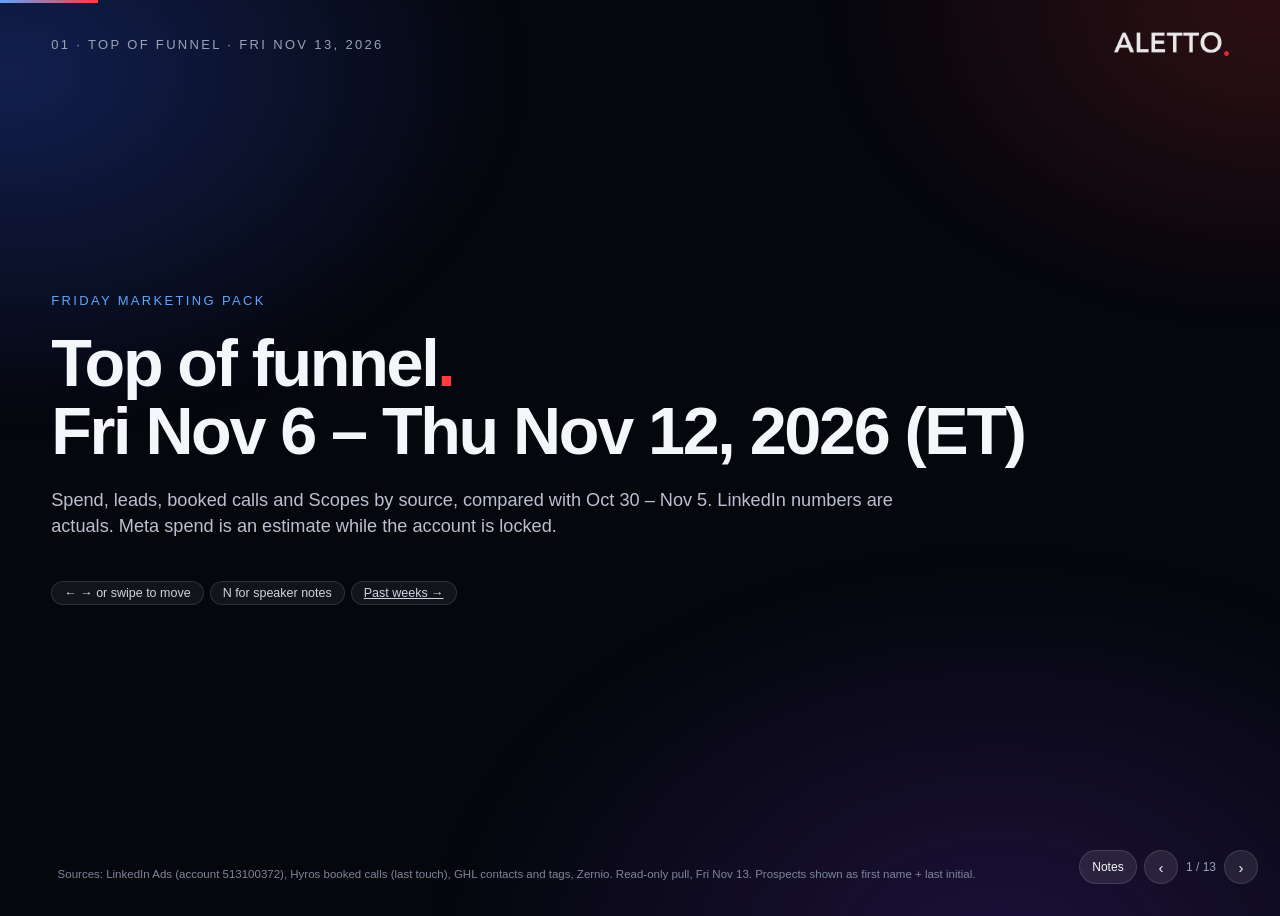
==== index.html @ bb5e085d "TOF weekly deck: week Nov 6–12, 2026 (built Fri Nov 13)" ====
<!DOCTYPE html><html lang="en"><head><meta charset="utf-8"><meta name="viewport" content="width=device-width,initial-scale=1,viewport-fit=cover">
<title>Aletto · Top of funnel · Fri Nov 6 – Thu Nov 12, 2026 (ET)</title><meta name="robots" content="noindex"><link rel="icon" href="[data-uri]">
<style>
:root{--bg:#05070d;--glass:rgba(255,255,255,.055);--glass2:rgba(255,255,255,.09);--line:rgba(255,255,255,.12);--tx:#f5f6fa;--mut:#9aa3b5;--red:#ff3b3b;--grn:#34d399;--amb:#fbbf24;--blu:#60a5fa;--vio:#a78bfa}
*{box-sizing:border-box;margin:0;padding:0}
html,body{height:100%;background:var(--bg);color:var(--tx);font-family:-apple-system,BlinkMacSystemFont,"SF Pro Display","Inter","Helvetica Neue",Arial,sans-serif;-webkit-font-smoothing:antialiased;overflow:hidden}
body:before{content:"";position:fixed;inset:-20%;background:radial-gradient(40% 40% at 15% 20%,rgba(56,94,255,.28),transparent 70%),radial-gradient(35% 35% at 85% 15%,rgba(255,59,59,.16),transparent 70%),radial-gradient(45% 45% at 70% 90%,rgba(124,58,237,.20),transparent 70%);filter:blur(20px);z-index:0}
.deck{position:relative;z-index:1;height:100vh;width:100vw}
.slide{position:absolute;inset:0;padding:4.2vh 4.5vw 7vh;display:flex;flex-direction:column;opacity:0;pointer-events:none;transform:translateY(18px) scale(.995);transition:opacity .55s ease,transform .55s ease}
.slide.active{opacity:1;pointer-events:auto;transform:none}
.top{display:flex;align-items:center;justify-content:space-between;margin-bottom:2.2vh}
.top img{height:22px;opacity:.9}
.kicker{font-size:12px;letter-spacing:.18em;text-transform:uppercase;color:var(--mut)}
h1{font-size:clamp(34px,5.2vw,76px);font-weight:700;letter-spacing:-.035em;line-height:1.02}
h2{font-size:clamp(24px,2.7vw,40px);font-weight:700;letter-spacing:-.025em;margin-bottom:.6vh}
.sub{color:var(--mut);font-size:clamp(13px,1.15vw,17px);margin-bottom:2vh;max-width:1100px;line-height:1.45}
.glass{background:var(--glass);border:1px solid var(--line);border-radius:22px;backdrop-filter:blur(24px) saturate(140%);-webkit-backdrop-filter:blur(24px) saturate(140%);box-shadow:0 10px 40px rgba(0,0,0,.35),inset 0 1px 0 rgba(255,255,255,.08)}
.grid{display:grid;gap:16px}
.g2{grid-template-columns:1fr 1fr}.g3{grid-template-columns:repeat(3,1fr)}.g4{grid-template-columns:repeat(4,1fr)}.g5{grid-template-columns:repeat(5,1fr)}
.card{padding:18px 20px}
.kpi .v{font-size:clamp(26px,2.8vw,44px);font-weight:700;letter-spacing:-.03em}
.kpi .l{color:var(--mut);font-size:13px;margin-top:4px;line-height:1.35}
.kpi .d{font-size:12px;margin-top:8px;color:var(--grn)}
.tag{display:inline-block;font-size:10.5px;padding:2px 8px;border-radius:99px;border:1px solid var(--line);color:var(--mut);margin-left:6px;vertical-align:middle;letter-spacing:.03em}
.est{color:var(--amb);border-color:rgba(251,191,36,.4)}
.pend{color:var(--vio);border-color:rgba(167,139,250,.45)}
.src{position:absolute;left:4.5vw;right:150px;bottom:2.2vh;font-size:10.5px;color:#6f788b;line-height:1.4}
.nav{position:fixed;right:22px;bottom:16px;z-index:5;display:flex;gap:8px;align-items:center;font-size:12px;color:var(--mut)}
.nav button{background:var(--glass2);border:1px solid var(--line);color:var(--tx);width:34px;height:34px;border-radius:50%;cursor:pointer;font-size:15px}
.prog{position:fixed;left:0;top:0;height:3px;background:linear-gradient(90deg,var(--blu),var(--red));z-index:6;transition:width .4s}
table{width:100%;border-collapse:collapse;font-size:clamp(10.5px,.82vw,13px)}
th,td{padding:6px 5px;text-align:right;border-bottom:1px solid rgba(255,255,255,.07);white-space:nowrap}
th:first-child,td:first-child{text-align:left}
th{color:var(--mut);font-weight:600;font-size:10px;white-space:normal;vertical-align:bottom;text-transform:uppercase;letter-spacing:.06em}
td.nd{color:#5d6576;font-style:italic}
tr.sel td{background:rgba(96,165,250,.10)}
.pill{display:inline-flex;gap:6px;flex-wrap:wrap}
.pill button{background:var(--glass);border:1px solid var(--line);color:var(--mut);padding:6px 13px;border-radius:99px;cursor:pointer;font-size:12.5px}
.pill button.on{background:#fff;color:#000;border-color:#fff}
.chartbox{position:relative;height:100%;min-height:0}
.funnel{display:flex;flex-direction:column;gap:9px}
.fstep{display:flex;align-items:center;gap:14px}
.fbar{height:46px;border-radius:12px;display:flex;align-items:center;padding:0 16px;font-weight:600;background:linear-gradient(90deg,rgba(96,165,250,.55),rgba(167,139,250,.45));border:1px solid var(--line);transition:width 1.2s cubic-bezier(.2,.8,.2,1);width:0;white-space:nowrap}
.fconv{color:var(--mut);font-size:13px;min-width:120px}
.tl{display:flex;flex-direction:column;gap:6px;overflow:auto;padding-right:6px;max-height:68vh}
.row{padding:7px 14px;border-radius:14px;cursor:pointer;transition:background .2s}
.row:hover{background:var(--glass2)}
.row .h{display:flex;gap:12px;align-items:center}
.row .n{font-weight:700;color:var(--mut);min-width:30px}
.row .dt{font-size:12px;color:var(--mut);min-width:84px}
.row .t{font-weight:600;flex:1}
.row .b{display:none;margin-top:10px;font-size:13px;color:#cfd5e2;line-height:1.5}
.row.open .b{display:grid;grid-template-columns:1fr 1fr 1fr;gap:14px}
.row .b div span{display:block;color:var(--mut);font-size:11px;text-transform:uppercase;letter-spacing:.07em;margin-bottom:3px}
.chev{transition:transform .2s;color:var(--mut)}.row.open .chev{transform:rotate(90deg)}
.flag{padding:14px 16px;border-left:3px solid}
.flag.r{border-left-color:var(--red)}.flag.a{border-left-color:var(--amb)}.flag.g{border-left-color:var(--grn)}
.flag b{display:block;margin-bottom:3px;font-size:14px}.flag p{font-size:12.5px;color:#c3c9d6;line-height:1.45}
ul.clean{list-style:none}ul.clean li{padding:7px 0;border-bottom:1px solid rgba(255,255,255,.06);font-size:13.5px;line-height:1.45;color:#d8dde7}
ul.clean li b{color:#fff}
.big{font-size:clamp(48px,7vw,104px);font-weight:800;letter-spacing:-.05em;line-height:1}
.dot{color:var(--red)}
.score{width:150px;height:150px;border-radius:50%;display:grid;place-items:center;background:conic-gradient(var(--grn) calc(var(--p)*1%),rgba(255,255,255,.08) 0);position:relative}
.score:after{content:"";position:absolute;inset:12px;border-radius:50%;background:#0b0f19}
.score span{position:relative;z-index:1;font-size:40px;font-weight:800}
.hint{font-size:11.5px;color:var(--mut)}
body.static *{transition:none!important;animation:none!important}
@media print{.slide{position:relative;opacity:1;page-break-after:always;height:100vh}}
/* presenter overrides: bigger type for a shared screen */
html,body{font-family:"Inter",-apple-system,BlinkMacSystemFont,"SF Pro Display","Helvetica Neue",Arial,sans-serif}
.slide{padding:3.6vh 4vw 7.4vh}
.top{margin-bottom:1.6vh}
.top img{height:24px}
.kicker{font-size:13px}
h2{font-size:clamp(28px,3.05vw,46px);line-height:1.1;margin-bottom:1vh;max-width:1500px}
.sub{font-size:clamp(16px,1.42vw,21px);color:#b9c0cf;margin-bottom:2.2vh;max-width:1400px}
.kpi .v{font-size:clamp(34px,3.6vw,58px)}
.kpi .l{font-size:clamp(14px,1.18vw,17px);color:#b9c0cf;line-height:1.35}
.src{font-size:11.5px;color:#7d869a;bottom:2vh}
.card{padding:18px 22px}
.lbl{font-size:12px;letter-spacing:.14em;text-transform:uppercase;color:var(--mut);margin-bottom:8px}
.c-g{color:var(--grn)}.c-r{color:#ff6b6b}.c-a{color:var(--amb)}.c-b{color:var(--blu)}.c-v{color:var(--vio)}.c-w{color:#fff}
.ico{display:inline-grid;place-items:center;width:30px;height:30px;border-radius:50%;font-size:15px;font-weight:800;margin-right:10px;vertical-align:middle;flex:none}
.ico.g{background:rgba(52,211,153,.18);color:var(--grn)}.ico.r{background:rgba(255,90,90,.18);color:#ff6b6b}.ico.a{background:rgba(251,191,36,.18);color:var(--amb)}.ico.b{background:rgba(96,165,250,.18);color:var(--blu)}
.gap{display:inline-block;font-size:12px;padding:3px 10px;border-radius:99px;border:1px solid rgba(251,191,36,.45);color:var(--amb);margin-top:8px}
.pill button{font-size:14px;padding:7px 15px}
.rk{display:flex;flex-direction:column;gap:10px}
.mbar{height:12px;border-radius:99px;background:rgba(255,255,255,.08);position:relative;overflow:visible}
.mbar i{position:absolute;left:0;top:0;bottom:0;border-radius:99px;width:0;transition:width 1.1s cubic-bezier(.2,.8,.2,1)}
.mbar b.t{position:absolute;top:-5px;bottom:-5px;width:2px;background:#fff;opacity:.7}
.mrow{display:flex;justify-content:space-between;font-size:15px;color:#cfd5e2;margin-bottom:5px}
.mrow b{color:#fff;font-size:16px}
.fl{display:flex;flex-direction:column;gap:20px}
.fs{display:flex;align-items:center;gap:16px}
.fs .fb{height:72px;border-radius:14px;display:flex;align-items:center;padding:0 20px;font-weight:700;font-size:26px;border:1px solid var(--line);width:0;transition:width 1.2s cubic-bezier(.2,.8,.2,1);white-space:nowrap}
.fs .fn{color:#cfd5e2;font-size:16px;min-width:230px}
.fs .fn b{display:block;color:#fff;font-size:18px}
.ring{width:190px;height:190px;border-radius:50%;display:grid;place-items:center;position:relative;background:conic-gradient(var(--amb) calc(var(--p)*1%),rgba(255,255,255,.08) 0)}
.ring:after{content:"";position:absolute;inset:16px;border-radius:50%;background:#0b0f19}
.ring span{position:relative;z-index:1;font-size:50px;font-weight:800;letter-spacing:-.03em}
.ring .tk{position:absolute;inset:0;border-radius:50%;background:conic-gradient(transparent calc(var(--t)*1% - .6%),#fff calc(var(--t)*1% - .6%),#fff calc(var(--t)*1% + .6%),transparent 0);-webkit-mask:radial-gradient(circle,transparent 60%,#000 61%);mask:radial-gradient(circle,transparent 60%,#000 61%);z-index:2}
.list{list-style:none;display:flex;flex-direction:column;gap:12px}
.list li{font-size:clamp(15px,1.3vw,19px);line-height:1.4;color:#dfe3ec;display:flex;align-items:flex-start}
.list li b{color:#fff}
.tb td,.tb th{font-size:15px;padding:9px 8px}
.tb th{font-size:11.5px}
.notes{position:fixed;left:4vw;right:4vw;bottom:62px;z-index:8;padding:18px 24px;display:none;background:rgba(12,16,28,.94);border:1px solid var(--line);border-radius:18px;box-shadow:0 20px 60px rgba(0,0,0,.6)}
.notes.on{display:block}
.notes h4{font-size:12px;letter-spacing:.16em;text-transform:uppercase;color:var(--amb);margin-bottom:8px}
.notes ul{margin-left:20px}.notes li{font-size:16px;line-height:1.5;color:#e6e9f0;margin:3px 0}
aside.sn{display:none}
.nbtn{width:auto!important;padding:0 12px;border-radius:99px!important;font-size:12px!important}
.repname{font-size:22px;font-weight:700}
.rank{display:inline-grid;place-items:center;width:34px;height:34px;border-radius:50%;background:rgba(255,255,255,.1);font-weight:800;margin-right:10px}
.rank.one{background:linear-gradient(135deg,#fbbf24,#f59e0b);color:#111}
.g4{grid-template-columns:repeat(4,minmax(0,1fr))}.g3{grid-template-columns:repeat(3,minmax(0,1fr))}.g2{grid-template-columns:repeat(2,minmax(0,1fr))}
.src{right:190px}
.ring{flex:none}
.ring .tk{position:absolute;inset:0;background:none;-webkit-mask:none;mask:none;transform:rotate(calc(var(--t)*3.6deg));z-index:3;border-radius:50%}.ring .tk:before{content:"";position:absolute;left:50%;top:-5px;width:5px;height:28px;margin-left:-2.5px;background:#fff;border-radius:3px;box-shadow:0 0 8px rgba(255,255,255,.6)}
.flag .list b,.flag .wl b{display:inline;font-size:inherit;margin:0}
.flag .wl{flex:1;justify-content:space-evenly}
.wl{list-style:none;display:flex;flex-direction:column;gap:2.2vh;margin-top:6px}
.wl li{display:flex;align-items:center;gap:18px}
.wl .n{font-size:clamp(28px,2.6vw,40px);font-weight:800;letter-spacing:-.03em;min-width:120px;text-align:right}
.wl .t{font-size:clamp(16px,1.4vw,20px);line-height:1.35;color:#dfe3ec}
.wl .t b{color:#fff}
.fx .n{font-size:clamp(40px,4vw,64px);font-weight:800;letter-spacing:-.04em;line-height:1;margin:10px 0 6px}
.lbcard .rk{gap:20px}.lbcard .mrow{font-size:16px}
/* drill-down slides */
.drill{flex:1;min-height:0;display:flex;flex-direction:column;gap:12px;margin-bottom:1.2vh}
.dtop{display:flex;align-items:center;justify-content:space-between;gap:14px;flex-wrap:wrap}
.dp button b{margin-left:4px;font-weight:800}
.dp button.on b{color:#000}
.dhint{font-size:13px;color:#7d869a}
.dwrap{flex:1;min-height:0;overflow:auto;padding:0!important;overscroll-behavior:contain}
.dwrap::-webkit-scrollbar{width:10px;height:10px}.dwrap::-webkit-scrollbar-thumb{background:rgba(255,255,255,.18);border-radius:99px}.dwrap::-webkit-scrollbar-track{background:transparent}
.dtab{width:100%;border-collapse:separate;border-spacing:0;table-layout:fixed}
.dtab th{position:sticky;top:0;z-index:2;background:rgba(16,21,34,.97);text-align:left;font-size:11.5px;letter-spacing:.12em;text-transform:uppercase;color:var(--mut);padding:12px 14px;border-bottom:1px solid var(--line);font-weight:600}
.dtab td{padding:12px 14px;border-bottom:1px solid rgba(255,255,255,.06);vertical-align:top;font-size:15.5px;line-height:1.4;color:#dfe3ec}
.dtab tr:hover td{background:rgba(255,255,255,.035)}
.dtab th:nth-child(1){width:15%}.dtab th:nth-child(2){width:8%}.dtab th:nth-child(3){width:13%}.dtab th:nth-child(4){width:21%}.dtab th:nth-child(5){width:35%}.dtab th:nth-child(6){width:8%}
.dtab td.pn{font-weight:700;color:#fff;font-size:16.5px}
.dtab td.dt{color:#cfd5e2;white-space:nowrap;font-variant-numeric:tabular-nums}
.dtab td b{color:#fff;font-weight:600}
.dtab .x{font-size:13px;color:#8f98ab;margin-top:3px;line-height:1.35}
.dtab .sl{font-size:11px;letter-spacing:.08em;text-transform:uppercase;color:var(--amb);margin-bottom:3px}
.dtab q{quotes:"“" "”";color:#f3f5f9;font-size:15.5px}
.dtab q:before{content:open-quote;color:var(--amb)}.dtab q:after{content:close-quote;color:var(--amb)}
.dtab .fl2{color:#ffb4b4;font-size:14.5px}
.dtab .nn{color:#6f788b;font-style:italic;font-size:14px}
.dtab td.lk a{display:inline-block;color:var(--blu);text-decoration:none;font-size:13.5px;font-weight:600;padding:3px 9px;border:1px solid rgba(96,165,250,.35);border-radius:99px;margin:0 4px 5px 0;white-space:nowrap}
.dtab td.lk a:hover{background:rgba(96,165,250,.15)}
.dtab tr.hid{display:none}
.dtab th,.dtab td{text-align:left!important;white-space:normal;overflow-wrap:anywhere}
.dtab td.dt{white-space:nowrap}
.dtab td.lk{white-space:normal}
.slide:has(.drill) .src{position:static;margin-top:4px;padding-right:170px;flex:none}
.slide:has(.drill) .drill{margin-bottom:0}
.slide:has(.drill) .sub{margin-bottom:1.4vh}
.slide:has(.drill) h2{font-size:clamp(26px,2.6vw,40px)}
.dp{row-gap:6px}
/* TOF weekly additions on top of base.css + presenter.css (same Apple-glass system as the YTD deck + sales scorecard) */
.deltas{display:flex;gap:6px;align-items:center;margin-top:6px;font-size:13px;color:var(--mut)}
.up{color:var(--grn)}.dn{color:#ff6b6b}.fl0{color:var(--mut)}
.kpi .v small{font-size:.45em;color:var(--mut);font-weight:600;margin-left:4px;letter-spacing:0}
.chart{position:relative;flex:1;min-height:0}
.col{display:flex;flex-direction:column;min-height:0}
.fill{flex:1;min-height:0}
.title-wrap{flex:1;display:flex;flex-direction:column;justify-content:center;gap:2.4vh}
.title-wrap h1 .dot{color:var(--red)}
.chip{display:inline-block;font-size:12.5px;padding:4px 12px;border-radius:99px;border:1px solid var(--line);color:#cfd5e2;background:var(--glass);margin:0 6px 6px 0}
.frow{display:flex;align-items:center;gap:14px;margin:0 0 10px}
.frow .bx{height:54px;border-radius:14px;display:flex;align-items:center;justify-content:space-between;padding:0 18px;font-weight:700;font-size:clamp(18px,1.7vw,26px);border:1px solid var(--line);min-width:150px;transition:width 1.1s cubic-bezier(.2,.8,.2,1)}
.frow .bx span{font-size:12px;font-weight:600;color:rgba(255,255,255,.75);letter-spacing:.04em;text-transform:uppercase}
.frow .cv{font-size:14px;color:#cfd5e2;min-width:150px}
.frow .cv b{display:block;color:#fff;font-size:17px}
.gapbox{border:1px dashed rgba(251,191,36,.55)!important;background:rgba(251,191,36,.06)!important;color:var(--amb)!important}
.rc{display:flex;gap:16px;align-items:flex-start}
.rc .num{flex:none;width:40px;height:40px;border-radius:50%;display:grid;place-items:center;font-weight:800;font-size:18px;background:rgba(96,165,250,.16);color:var(--blu)}
.rc b{display:block;font-size:clamp(16px,1.3vw,19px);margin-bottom:4px}
.rc p{font-size:clamp(13.5px,1.08vw,15.5px);color:#c3c9d6;line-height:1.45}
.cr{display:flex;flex-direction:column;gap:12px}
.cr .it{padding:14px 16px}
.cr .it .nm{font-weight:700;font-size:16.5px}.cr .it .ch{font-size:11.5px;letter-spacing:.1em;text-transform:uppercase;color:var(--mut);margin:2px 0 6px}
.cr .it p{font-size:14px;color:#cfd5e2;line-height:1.45}
.cr .it p b{color:#fff}
.tb2{font-size:13.5px}.tb2 td,.tb2 th{padding:6px 7px}
.tb2 td.ad{font-weight:600;color:#fff;max-width:230px;overflow:hidden;text-overflow:ellipsis}
.tb2 td.z{color:#5d6576}
.tb2 tr.hl td{background:rgba(52,211,153,.08)}
.tb2 tr.lo td{background:rgba(255,90,90,.07)}
.mth{font-size:11px;letter-spacing:.1em;text-transform:uppercase}
.l5h{display:flex;justify-content:space-between;align-items:baseline;margin-bottom:8px;gap:8px}
.l5h b{font-size:18px}
.l5k{display:flex;gap:10px;margin:6px 0 10px}
.l5k>div{flex:1;border-radius:14px;padding:8px 10px;background:rgba(255,255,255,.04);border:1px solid var(--line)}
.l5k .n{font-size:24px;font-weight:800;letter-spacing:-.02em}
.l5k .t{font-size:11px;color:var(--mut);text-transform:uppercase;letter-spacing:.08em}
.scroll{overflow:auto;min-height:0}
.legend-est{display:inline-block;width:12px;height:12px;border-radius:3px;background:repeating-linear-gradient(45deg,rgba(251,191,36,.85) 0 3px,rgba(251,191,36,.25) 3px 6px);vertical-align:middle;margin-right:6px}
.archive a{color:var(--blu);text-decoration:none}
/* ---------- mobile ---------- */
@media (max-width:820px){
 html,body{overflow:hidden}
 .slide{padding:54px 16px 86px;overflow-y:auto;-webkit-overflow-scrolling:touch;display:block}
 .slide>*{margin-bottom:12px}
 .g2,.g3,.g4,.g5,.g6{grid-template-columns:minmax(0,1fr)!important}
 .grid>*,.col>*{min-width:0;max-width:100%}
 .slide{overflow-x:hidden}
 .chart canvas{max-width:100%}
 .g3k{grid-template-columns:1fr 1fr!important}
 .chart,.chartbox{height:260px!important;flex:none!important}
 .src{position:static!important;margin-top:14px;right:auto!important;padding:0!important}
 h1{font-size:38px}
 h2{font-size:25px!important}
 .sub{font-size:15px!important}
 .top{margin-bottom:12px}
 .nav{right:12px;bottom:10px}
 .frow .bx{min-width:110px;height:46px;font-size:18px}
 .frow .cv{min-width:0;font-size:12px}.frow .cv b{font-size:14px}
 .tb2{font-size:12px}
 .scroll{overflow-x:auto}
 .hide-m{display:none}
 .top .kicker{max-width:68%;font-size:11px}
 .top img{height:18px}
 .big4{grid-template-columns:minmax(0,1fr) minmax(0,1fr)!important;gap:10px}
 .big4 .card{padding:14px}
 .big4 .kpi .v{font-size:30px}
 .big4 .lbl{font-size:10.5px}
 .gapbox{font-size:13px!important;width:auto!important}
 .title-wrap{min-height:70vh}
}
.big4 .card{padding:22px 24px}.big4 .kpi .v{font-size:clamp(38px,4.2vw,66px)}
.flag b{font-size:16px}.flag p{font-size:14px}
.recs .rc{padding:24px 26px}.recs .rc b{font-size:clamp(18px,1.5vw,22px)}.recs .rc p{font-size:clamp(14.5px,1.2vw,17px)}
.recs .rc:last-child{grid-column:1/-1}
.gaps .flag{padding:20px 22px}.gaps .flag b{font-size:18px}.gaps .flag p{font-size:15px}
ul.clean li{font-size:clamp(14px,1.15vw,16.5px);padding:10px 0}
@media (max-width:820px){.recs .rc:last-child{grid-column:auto}}

.grid>*{min-width:0}
</style></head><body><div class="prog" id="prog"></div><div class="deck"><section class="slide" data-title="Title"><div class="top"><span class="kicker">01 · Top of funnel · Fri Nov 13, 2026</span><img src="[data-uri]" alt="Aletto"></div>
<div class="title-wrap"><div class="kicker" style="color:var(--blu)">Friday marketing pack</div>
<h1>Top of funnel<span class="dot">.</span><br>Fri Nov 6 – Thu Nov 12, 2026 (ET)</h1>
<p class="sub" style="max-width:900px">Spend, leads, booked calls and Scopes by source, compared with Oct 30 – Nov 5. LinkedIn numbers are actuals. Meta spend is an estimate while the account is locked.</p>
<div><span class="chip">← → or swipe to move</span><span class="chip">N for speaker notes</span><span class="chip"><a href="archive/" style="color:inherit">Past weeks →</a></span></div></div>
<div class="src">Sources: LinkedIn Ads (account 513100372), Hyros booked calls (last touch), GHL contacts and tags, Zernio. Read-only pull, Fri Nov 13. Prospects shown as first name + last initial.</div>
<aside class="sn"><ul><li>Same week window as every Friday pack: Friday to Thursday, Eastern time.</li><li>Every number ties to the pack files; Meta spend is the standing ~$190/day estimate.</li></ul></aside></section>
<section class="slide" data-title="The week"><div class="top"><span class="kicker">02 · The week in one slide</span><img src="[data-uri]" alt="Aletto"></div>
<h2>More qualified calls and more Scopes for about the same money</h2><p class="sub">Spend rose 4%. Qualified calls went 17 → 19 and Scopes 6 → 8. But LinkedIn paid had its weakest week: 8 books and 0 Scopes. Meta (estimated spend) and organic carried the week.</p>
<div class="col fill" style="justify-content:center;gap:18px"><div class="grid g4 big4"><div class="glass card kpi"><div class="lbl">Total spend<span class="tag est">estimate</span></div><div class="v" style="">~$3,544</div><div class="deltas"><span class="fl0">▲ +4%</span><span>last week ~$3,407</span></div></div><div class="glass card kpi"><div class="lbl">LinkedIn clicks</div><div class="v" style="">750</div><div class="deltas"><span class="dn">▼ -2%</span><span>last week 767</span></div></div><div class="glass card kpi"><div class="lbl">Free-report leads</div><div class="v" style="">202</div><div class="deltas"><span class="dn">▼ -4%</span><span>last week 210</span></div></div><div class="glass card kpi"><div class="lbl">Strategy calls booked</div><div class="v" style="">34</div><div class="deltas"><span class="dn">▼ -3%</span><span>last week 35</span></div></div><div class="glass card kpi"><div class="lbl">Qualified calls</div><div class="v" style="color:var(--grn)">19</div><div class="deltas"><span class="up">▲ +12%</span><span>last week 17</span></div></div><div class="glass card kpi"><div class="lbl">Scopes booked</div><div class="v" style="color:var(--amb)">8</div><div class="deltas"><span class="up">▲ +33%</span><span>last week 6</span></div></div><div class="glass card kpi"><div class="lbl">Cost per book</div><div class="v" style="">~$104</div><div class="deltas"><span class="dn">▲ +7%</span><span>last week ~$97</span></div></div><div class="glass card kpi"><div class="lbl">Cost per qualified</div><div class="v" style="">~$187</div><div class="deltas"><span class="up">▼ -7%</span><span>last week ~$200</span></div></div></div><div class="grid g3"><div class="glass card flag g"><b>Meta and organic did the work</b><p>Meta booked 10 calls / 6 qualified and 2 Scopes. Organic booked 12 / 5 and 5 of the 8 Scopes.</p></div><div class="glass card flag r"><b>LinkedIn paid slipped</b><p>8 books / 4 qualified (16 / 6 last week), $554 per qualified, 0 last-touch Scopes. CPM went $45 → $52.</p></div><div class="glass card flag a"><b>Nov 12 budget changes need a full week</b><p>Prospecting is now $260/day. Judge next Friday on 7-day books and last-$5k Scopes, not day by day.</p></div></div></div>
<div class="src">Cost per book / qualified use total spend including the Meta estimate. Last week's calls have had a week longer to cancel, so cancels aren't compared.</div>
<aside class="sn"><ul><li>Lead with the verdict: qualified and Scopes up, spend +4%.</li><li>LinkedIn paid is the problem channel this week; Meta + organic carried it.</li></ul></aside></section>
<section class="slide" data-title="Spend & budgets"><div class="top"><span class="kicker">03 · Spend & budgets</span><img src="[data-uri]" alt="Aletto"></div>
<h2>~$3,544 spent, up 4%. Prospecting now runs at $260/day.</h2>
<p class="sub">LinkedIn actual $2,214 (+7%), including $69 of new retargeting from Nov 11. Meta is an <b style="color:var(--amb)">estimate</b> of ~$1,330 ($190/day) because the account is locked.</p>
<div class="grid g2 fill" style="grid-template-columns:1.05fr 1fr">
 <div class="glass card col"><div class="lbl">Spend by channel, this week vs last <span class="legend-est" style="margin-left:10px"></span><span class="hint">hatched = estimate</span></div><div class="chart"><canvas id="cSpend"></canvas></div></div>
 <div class="glass card col"><div class="lbl">LinkedIn daily budgets since Nov 12</div><div class="chart"><canvas id="cBud"></canvas></div>
 <p class="hint" style="margin-top:8px;font-size:13px;line-height:1.45">Set live Thu Nov 12 ~17:42 Madrid with Jake's go: bg2 US $130→$100, bg2 EU $110→$100, bg1 US $15→$40, ghosted_v2 paused. static-test-US $20 runs to Sun Nov 15 then ends. rt-vsl retargeting $20/day, uncapped.</p></div>
</div>
<div class="src">LinkedIn: campaign report, account 513100372; budgets re-read live Fri Nov 13 (read-only). Prospecting averaged $307/day this week against $275/day of set budgets (LinkedIn over-delivers).</div>
<aside class="sn"><ul><li>Prospecting $260 = bg2 US 100 + bg2 EU 100 + bg1 US 40 + static-test-US 20 (ends Sun Nov 15).</li><li>rt-vsl retargeting $20/day on top, uncapped.</li></ul></aside></section>
<section class="slide" data-title="Funnel"><div class="top"><span class="kicker">04 · Funnel</span><img src="[data-uri]" alt="Aletto"></div>
<h2>Fewer clicks and leads, but more of them qualified</h2>
<p class="sub">Clicks 750 (767), report leads 202 (210), calls 34 (35), qualified 19 (17). LinkedIn CTR 1.76% (1.66%), CPC $2.95 ($2.71), CPM $52 ($45).</p>
<div class="grid g2 fill" style="grid-template-columns:1.25fr 1fr">
 <div class="glass card col" style="justify-content:center"><div class="frow"><div class="bx" style="width:62%;background:rgba(96,165,250,.35)"><span>LinkedIn clicks</span>750</div><div class="cv"><b>16.4%</b>click → LinkedIn report lead (last week 17.1%)</div></div><div class="frow"><div class="bx" style="width:32%;background:rgba(167,139,250,.35)"><span>Report leads</span>202</div><div class="cv"><b>123 / 18 / 61</b>LinkedIn / Meta / organic</div></div><div class="frow"><div class="bx gapbox" style="width:38%"><span>VSL visitors</span>not tracked</div><div class="cv"><b>2–5% bar can't be checked</b>no page analytics connected</div></div><div class="frow"><div class="bx" style="width:13%;background:rgba(52,211,153,.32)"><span>Calls booked</span>34</div><div class="cv"><b>16.8%</b>report lead → booked call (last week 16.7%)</div></div><div class="frow"><div class="bx" style="width:10%;background:rgba(52,211,153,.55)"><span>Qualified</span>19</div><div class="cv"><b>56%</b>of books qualified (last week 49%)</div></div></div>
 <div class="glass card col"><div class="lbl">Free-report leads by source</div><div class="chart"><canvas id="cLeads"></canvas></div></div>
</div>
<div class="src">Report leads: GHL contacts created in the week with the free-report tag/URL or the "5 Ways" source. Books: Hyros "Free AI Strategy Call". Qualified: GHL tag. Bar widths are scaled (square root) so the small steps stay readable.</div>
<aside class="sn"><ul><li>Organic "5 Ways" leads were the only lead source that grew (52 → 61).</li><li>VSL visitors are the missing step; GA4 fixes it (recommendation 5).</li></ul></aside></section>
<section class="slide" data-title="Books & Scopes"><div class="top"><span class="kicker">05 · Books & Scopes by source</span><img src="[data-uri]" alt="Aletto"></div>
<h2>Meta and organic booked more. LinkedIn paid halved.</h2>
<p class="sub">Last-touch source. Meta 10 books / 6 qualified (4 / 2). LinkedIn ads 8 / 4 (16 / 6). Organic 12 / 5. Scopes 8 (6), none from LinkedIn paid.</p>
<div class="grid g2 fill" style="grid-template-columns:1.2fr 1fr">
 <div class="glass card col"><div class="lbl">Calls booked and qualified, this week vs last</div><div class="chart"><canvas id="cBooks"></canvas></div></div>
 <div class="glass card col"><div class="lbl">The 8 Scopes booked this week</div>
  <div class="chart" style="flex:0 0 120px"><canvas id="cScopes"></canvas></div>
  <div class="scroll fill" style="margin-top:8px"><table class="tb2"><tr><th>Who</th><th>Day</th><th style="text-align:left">Source</th><th style="text-align:left">Ad / channel</th></tr><tr><td>Ian M.</td><td>11-06</td><td style="text-align:left">No source</td><td style="text-align:left;color:var(--mut);white-space:normal">—</td></tr><tr><td>Patty B.</td><td>11-09</td><td style="text-align:left">Meta ads</td><td style="text-align:left;color:var(--mut);white-space:normal">TOF-FR-T16W</td></tr><tr><td>Fredj R.</td><td>11-09</td><td style="text-align:left">Organic (LinkedIn)</td><td style="text-align:left;color:var(--mut);white-space:normal">LinkedIn (organic)</td></tr><tr><td>Andrew S.</td><td>11-10</td><td style="text-align:left">Organic other</td><td style="text-align:left;color:var(--mut);white-space:normal">free report<div class="hint" style="font-size:11.5px">first touch: Meta ads STATIC-hard-to-reach-buyers -W</div></td></tr><tr><td>Manuel M.</td><td>11-11</td><td style="text-align:left">Organic other</td><td style="text-align:left;color:var(--mut);white-space:normal">google-organic<div class="hint" style="font-size:11.5px">first touch: Organic (LinkedIn)</div></td></tr><tr><td>Marcus P.</td><td>11-11</td><td style="text-align:left">Organic (LinkedIn)</td><td style="text-align:left;color:var(--mut);white-space:normal">LinkedIn (organic)</td></tr><tr><td>Jason C.</td><td>11-12</td><td style="text-align:left">Meta ads</td><td style="text-align:left;color:var(--mut);white-space:normal">TOF-FR-NYP-W2</td></tr><tr><td>Paul S.</td><td>11-12</td><td style="text-align:left">Organic (LinkedIn)</td><td style="text-align:left;color:var(--mut);white-space:normal">LinkedIn (organic)</td></tr></table></div></div>
</div>
<div class="src">Hyros booked calls, last touch. "Organic (LinkedIn)" = organic with a LinkedIn referrer (probable LinkedIn). "No source" includes returning contacts the SDRs set. 4 books have no GHL match, so their qualified status is unknown.</div>
<aside class="sn"><ul><li>Andrew S. Scope: last touch the free report, first touch the Meta STATIC-hard-to-reach-buyers ad.</li><li>LinkedIn paid had 2 last-touch Scopes last week, 0 this week.</li></ul></aside></section>
<section class="slide" data-title="Cost by source"><div class="top"><span class="kicker">06 · Cost per qualified call & per Scope</span><img src="[data-uri]" alt="Aletto"></div>
<h2>Meta is the cheapest paid source on the estimate. LinkedIn cost $554 per qualified call.</h2>
<p class="sub">All in: ~$187 per qualified call (~$200) and ~$443 per Scope (~$568). LinkedIn spent $2,214 for 0 last-touch Scopes. Meta figures use estimated spend.</p>
<div class="grid g2" style="grid-template-columns:1fr 1fr;flex:1;min-height:0">
 <div class="glass card col"><div class="lbl">Cost per qualified call (lower is better)</div><div class="chart"><canvas id="cCpq"></canvas></div></div>
 <div class="glass card col"><div class="lbl">Cost per Scope booked (lower is better)</div><div class="chart"><canvas id="cCps"></canvas></div></div>
</div>
<div class="glass card scroll" style="margin-top:14px;flex:none"><table class="tb2"><tr><th>Source</th><th>Spend</th><th>Books</th><th>Qualified</th><th>Scopes</th><th>$ / book</th><th>$ / qualified</th><th>$ / Scope</th></tr><tr><td>All sources <span class="tag est">estimate</span></td><td>~$3,544</td><td>34 <span class="hint">(35)</span></td><td>19 <span class="hint">(17)</span></td><td>8 <span class="hint">(6)</span></td><td>~$104 <span class="hint">(~$97)</span></td><td>~$187 <span class="hint">(~$200)</span></td><td>~$443 <span class="hint">(~$568)</span></td></tr><tr><td>LinkedIn ads</td><td>$2,214</td><td>8 <span class="hint">(16)</span></td><td>4 <span class="hint">(6)</span></td><td>0 <span class="hint">(2)</span></td><td>$277 <span class="hint">($130)</span></td><td>$554 <span class="hint">($346)</span></td><td>— <span class="hint">($1,038)</span></td></tr><tr><td>Meta ads <span class="tag est">estimate</span></td><td>~$1,330</td><td>10 <span class="hint">(4)</span></td><td>6 <span class="hint">(2)</span></td><td>2 <span class="hint">(4)</span></td><td>~$133 <span class="hint">(~$332)</span></td><td>~$222 <span class="hint">(~$665)</span></td><td>~$665 <span class="hint">(~$332)</span></td></tr><tr><td>Organic (all)</td><td>—</td><td>12 <span class="hint">(13)</span></td><td>5 <span class="hint">(7)</span></td><td>5 <span class="hint">(0)</span></td><td class="z">no ad spend</td><td class="z">no ad spend</td><td class="z">no ad spend</td></tr><tr><td>No source</td><td>—</td><td>4 <span class="hint">(2)</span></td><td>4 <span class="hint">(2)</span></td><td>1 <span class="hint">(0)</span></td><td class="z">no ad spend</td><td class="z">no ad spend</td><td class="z">no ad spend</td></tr></table></div>
<div class="src">Last week in brackets. Spend: LinkedIn actual; Meta ~$190/day estimate. Scopes are last touch; "—" means no Scope to divide by.</div>
<aside class="sn"><ul><li>LinkedIn per qualified went from $346 to $554.</li><li>Meta went from ~$665 to ~$222 per qualified, but the spend is an estimate.</li></ul></aside></section>
<section class="slide" data-title="Last $5k"><div class="top"><span class="kicker">07 · Last $5k per LinkedIn campaign</span><img src="[data-uri]" alt="Aletto"></div>
<h2>bg2 EU earns its money. bg2 US looks better on the wider count.</h2>
<p class="sub"><b>Strict</b> credits a Scope to the ad on the person's first strategy-call booking (last touch). <b>Any Strat</b> credits it if any of their strategy calls in the window came from the campaign (each person once). Windows end Nov 11; Nov 12 added no LinkedIn Scope.</p>
<div class="grid g2 fill" style="grid-template-columns:1fr 1.15fr">
 <div class="glass card col"><div class="lbl">Scopes from the last $5k, by method</div><div class="chart"><canvas id="c5k"></canvas></div></div>
 <div class="col" style="gap:12px;justify-content:space-between"><div class="glass card" style="flex:1;display:flex;flex-direction:column;justify-content:center"><div class="l5h"><b>bg2 EU</b><span class="hint">08/29 → 11/11 · $5,007</span></div>
<div class="l5k"><div><div class="t">Strict · first Strat</div><div class="n">6 <span style="font-size:13px;color:var(--mut)">Scopes</span></div><div class="hint">6 asked · $835 / asked</div></div>
<div><div class="t">Any Strat in window</div><div class="n" style="color:var(--grn)">6 <span style="font-size:13px;color:var(--mut)">Scopes</span></div><div class="hint">6 asked · $835 / asked</div></div></div></div><div class="glass card" style="flex:1;display:flex;flex-direction:column;justify-content:center"><div class="l5h"><b>bg2 US</b><span class="hint">09/15 → 11/11 · $5,002</span></div>
<div class="l5k"><div><div class="t">Strict · first Strat</div><div class="n">1 <span style="font-size:13px;color:var(--mut)">Scopes</span></div><div class="hint">2 asked · $2,501 / asked</div></div>
<div><div class="t">Any Strat in window</div><div class="n" style="color:var(--grn)">4 <span style="font-size:13px;color:var(--mut)">Scopes</span></div><div class="hint">6 asked · $834 / asked</div></div></div></div><div class="glass card" style="flex:1;display:flex;flex-direction:column;justify-content:center"><div class="l5h"><b>bg1 US</b><span class="hint">09/18 → 11/11 · $5,039</span></div>
<div class="l5k"><div><div class="t">Strict · first Strat</div><div class="n">0 <span style="font-size:13px;color:var(--mut)">Scopes</span></div><div class="hint">1 asked · $5,039 / asked</div></div>
<div><div class="t">Any Strat in window</div><div class="n" style="color:var(--grn)">3 <span style="font-size:13px;color:var(--mut)">Scopes</span></div><div class="hint">5 asked · $1,008 / asked</div></div></div></div></div>
</div>
<div class="src">li-trim-2026-11-12: LinkedIn spend (adAnalytics, account 513100372) + Hyros Strategy first-book source + Scope-asked CSV + GHL Scope calendar + Hyros Scope calls. "Asked" = asked for a Scope. Bruce R. counts in both bg2 US and bg1 US under Any Strat.</div>
<aside class="sn"><ul><li>The two methods agree on bg2 EU: 6 Scopes, all deadcold.</li><li>bg2 US goes 1 → 4 Scopes and bg1 US 0 → 3 under Any Strat; that is why the Nov 12 trim kept both alive.</li></ul></aside></section>
<section class="slide" data-title="Last $5k by ad"><div class="top"><span class="kicker">08 · Last $5k · per ad</span><img src="[data-uri]" alt="Aletto"></div>
<h2>deadcold carries EU. coldgraveyard is the only US ad with Scopes on real spend.</h2>
<p class="sub">deadcold: $4,570 → 6 Scopes, $762 per Scope-asked. coldgraveyard: $2,965 → 1 Scope strict, 2 any-Strat, $741 per asked. datadoesn'tlie: Will H. on just $144. 2013selling's 2 Scopes are old first touches on $0 spend in the window, and its bg1 remake was rejected by LinkedIn.</p>
<div class="grid g3 fill" style="grid-template-columns:.9fr 1.05fr 1.05fr"><div class="glass card col"><div class="l5h"><b>bg2 EU</b><span class="hint">$5,007</span></div><div class="scroll fill"><table class="tb2"><tr><th>Ad</th><th>Spend</th><th>Strict<br>asked · Scopes</th><th>Any Strat<br>asked · Scopes</th><th>$ / asked<br>(any)</th></tr><tr class="hl"><td class="ad" title="deadcold">deadcold</td><td>$4,570</td><td>6 · <b style="color:var(--grn)">6</b></td><td>6 · <b style="color:var(--grn)">6</b></td><td>$762</td></tr><tr class="hl"><td colspan="5" class="hint" style="text-align:left;white-space:normal;padding-top:0">Scopes: Milos N., Nuno F., Liban D., Manuel H., Mario S., Garry S.</td></tr><tr class=""><td class="ad" title="drypipe">drypipe</td><td>$226</td><td class="z">0 · 0</td><td class="z">0 · 0</td><td>—</td></tr><tr class=""><td class="ad" title="toetag">toetag</td><td>$83</td><td class="z">0 · 0</td><td class="z">0 · 0</td><td>—</td></tr><tr class=""><td class="ad" title="STATIC-inmails-map-eu">STATIC-inmails-ma…</td><td>$55</td><td class="z">0 · 0</td><td class="z">0 · 0</td><td>—</td></tr></table></div></div><div class="glass card col"><div class="l5h"><b>bg2 US</b><span class="hint">$5,002</span></div><div class="scroll fill"><table class="tb2"><tr><th>Ad</th><th>Spend</th><th>Strict<br>asked · Scopes</th><th>Any Strat<br>asked · Scopes</th><th>$ / asked<br>(any)</th></tr><tr class="hl"><td class="ad" title="coldgraveyard">coldgraveyard</td><td>$2,965</td><td>2 · <b style="color:var(--grn)">1</b></td><td>4 · <b style="color:var(--grn)">2</b></td><td>$741</td></tr><tr class="hl"><td colspan="5" class="hint" style="text-align:left;white-space:normal;padding-top:0">Scopes: Bruce R., Dan K.</td></tr><tr class="lo"><td class="ad" title="coldemail">coldemail</td><td>$1,219</td><td class="z">0 · 0</td><td class="z">0 · 0</td><td>—</td></tr><tr class=""><td class="ad" title="colddead">colddead</td><td>$699</td><td class="z">0 · 0</td><td class="z">0 · 0</td><td>—</td></tr><tr class=""><td class="ad" title="drypipe">drypipe</td><td>$83</td><td class="z">0 · 0</td><td class="z">0 · 0</td><td>—</td></tr><tr class="hl"><td class="ad" title="Duplicate_Ad_3_11May2026">Duplicate_Ad_3_11…</td><td>$0</td><td class="z">0 · 0</td><td>2 · <b style="color:var(--grn)">2</b></td><td>$0 spend</td></tr><tr class="hl"><td colspan="5" class="hint" style="text-align:left;white-space:normal;padding-top:0">Scopes: Dave B., Howard A.</td></tr></table></div></div><div class="glass card col"><div class="l5h"><b>bg1 US</b><span class="hint">$5,039</span></div><div class="scroll fill"><table class="tb2"><tr><th>Ad</th><th>Spend</th><th>Strict<br>asked · Scopes</th><th>Any Strat<br>asked · Scopes</th><th>$ / asked<br>(any)</th></tr><tr class="lo"><td class="ad" title="colddead">colddead</td><td>$2,744</td><td class="z">0 · 0</td><td class="z">0 · 0</td><td>—</td></tr><tr class="lo"><td class="ad" title="drypipe2">drypipe2</td><td>$1,946</td><td>1 · <b style="color:inherit">0</b></td><td>1 · <b style="color:inherit">0</b></td><td>$1,946</td></tr><tr class="hl"><td class="ad" title="datadoesn&#x27;tlie">datadoesn&#x27;tlie</td><td>$144</td><td class="z">0 · 0</td><td>1 · <b style="color:var(--grn)">1</b></td><td>$144</td></tr><tr class="hl"><td colspan="5" class="hint" style="text-align:left;white-space:normal;padding-top:0">Scopes: Will H.</td></tr><tr class=""><td class="ad" title="freebook">freebook</td><td>$108</td><td class="z">0 · 0</td><td class="z">0 · 0</td><td>—</td></tr><tr class=""><td class="ad" title="Duplicate_googletranslate">Duplicate_googlet…</td><td>$85</td><td class="z">0 · 0</td><td class="z">0 · 0</td><td>—</td></tr><tr class="hl"><td class="ad" title="2013selling">2013selling</td><td>$0</td><td class="z">0 · 0</td><td>3 · <b style="color:var(--grn)">2</b></td><td>$0 spend</td></tr><tr class="hl"><td colspan="5" class="hint" style="text-align:left;white-space:normal;padding-top:0">Scopes: Bruce R., Sikesdorsey I.</td></tr></table></div></div></div>
<div class="src">Rows: ads with $50+ in the window or any Scope/asked credit. Green = has a Scope; red = $1k+ with none. "Duplicate_Ad_3" and "2013selling" spent $0 in the window; their credit comes from first touches before it.</div>
<aside class="sn"><ul><li>The per-ad view is why recommendation 2 sets a ~$1k test on bg2 US remakes before moving money to deadcold.</li><li>coldemail ($1,219) and colddead ($2,744 in bg1) booked Strats but no Scope-asked under either method.</li></ul></aside></section>
<section class="slide" data-title="Creatives"><div class="top"><span class="kicker">09 · Creative winners & losers</span><img src="[data-uri]" alt="Aletto"></div>
<h2>One LinkedIn ad and one Meta static did most of the booking</h2>
<p class="sub">Paid last-touch books by ad this week. LinkedIn spend is actual; Meta spend per ad can't be seen.</p>
<div class="grid g3 fill" style="grid-template-columns:1fr 1.1fr 1fr">
 <div class="col"><div class="lbl c-g">Top 3</div><div class="cr"><div class="glass it" style="border-left:3px solid var(--grn)"><div class="nm">deadcold</div><div class="ch">LinkedIn · bg2 EU</div><p>$775 spend · CTR 1.60% · CPC $1.99 · 75 report leads · <b>6 books / 3 qualified</b> ($258 per qualified). Every bg2 EU Scope in the last $5k came from it.</p></div><div class="glass it" style="border-left:3px solid var(--grn)"><div class="nm">STATIC-hard-to-reach-buyers</div><div class="ch">Meta</div><p><b>6 books / 3 qualified</b>, 13 report leads, and first touch on Andrew S.'s Scope. Spend per ad isn't visible (account locked).</p></div><div class="glass it" style="border-left:3px solid var(--grn)"><div class="nm">TOF videos NYP-W2 + T16W</div><div class="ch">Meta</div><p>2 books and <b>2 Scopes</b> (Jason C. on NYP-W2, Patty B. on T16W).</p></div></div></div>
 <div class="glass card col"><div class="lbl">Books by ad (paid, last touch)</div><div class="chart"><canvas id="cCr"></canvas></div></div>
 <div class="col"><div class="lbl c-r">Bottom 3</div><div class="cr"><div class="glass it" style="border-left:3px solid #ff6b6b"><div class="nm">coldgraveyard</div><div class="ch">LinkedIn · bg2 US</div><p><b>$893</b>, the biggest spender (40% of LinkedIn). 37 report leads but <b>1 book</b> / 1 qualified. CPM $62 → $77.</p></div><div class="glass it" style="border-left:3px solid #ff6b6b"><div class="nm">STATIC-sent-delivered-ghosted_v2</div><div class="ch">LinkedIn · static-test-US</div><p>$135, CTR 0.97%, CPC $7.95, <b>0 books</b>. Paused Nov 12.</p></div><div class="glass it" style="border-left:3px solid #ff6b6b"><div class="nm">datadoesn&#x27;tlie</div><div class="ch">LinkedIn · bg1 US</div><p>$170, <b>CPC $8.51</b>, CPM $119. 1 book, not qualified.</p></div></div></div>
</div>
<div class="src">Hyros last-touch ad on each strategy call; GHL qualified tag; LinkedIn creative report. Report leads from GHL UTM content.</div>
<aside class="sn"><ul><li>coldgraveyard spent the most for 1 book; bg2 US gets the US-first remakes test.</li><li>ghosted_v2 already paused Nov 12.</li></ul></aside></section>
<section class="slide" data-title="Fatigue"><div class="top"><span class="kicker">10 · Fatigue radar</span><img src="[data-uri]" alt="Aletto"></div>
<h2>LinkedIn is getting more expensive to show</h2>
<p class="sub">Account CPM went $45 → $52 week on week and rose from $46 to $58 a day between Nov 6 and Nov 12. Frequency is creeping up in both bg2 campaigns. Meta frequency, CPM and CTR can't be seen.</p>
<div class="grid g2 fill" style="grid-template-columns:1.25fr 1fr">
 <div class="glass card col"><div style="display:flex;justify-content:space-between;align-items:center;gap:8px;flex-wrap:wrap"><div class="lbl" id="fgLbl">Daily CPM by campaign</div><div class="pill" id="fgPills"><button class="on" data-m="cpm">CPM</button><button data-m="ctr">CTR</button><button data-m="acct">Account, 14 days</button></div></div><div class="chart"><canvas id="cFat"></canvas></div></div>
 <div class="col scroll" style="gap:10px;display:flex"><div class="glass card flag r"><b>LinkedIn CPM rising</b><p>Account CPM went from $46 on Nov 6 to $58 on Nov 12, up on 5 of those 6 days. Weekly CPM $45 → $52.</p></div><div class="glass card flag a"><b>bg2 US: audience saturating</b><p>Frequency 1.21 → 1.38 and CPM $60 → $78, but CTR rose to 2.33%. The creative still gets clicks; the audience is getting expensive.</p></div><div class="glass card flag a"><b>deadcold EU: wearing a little</b><p>Frequency 1.39 → 1.50, CTR 1.68% → 1.61%, CPC $1.77 → $1.99. Rotate a variant in before frequency hits ~2.</p></div><div class="glass card flag r"><b>bg1 US: expensive</b><p>CPM $75 → $122 and CPC $6.08 → $8.52 on a small budget.</p></div><div class="glass card flag g"><b>rt-vsl: as expected</b><p>Frequency 2.32 after 2 days on a 182-person audience. Normal for retargeting.</p></div></div>
</div>
<div class="src">LinkedIn campaign daily and account daily reports. Frequency = impressions ÷ reach for the week. bg1 US Nov 12 jump reflects the $15 → $40 budget change.</div>
<aside class="sn"><ul><li>Rule of thumb: rotate creative before frequency passes ~2 on cold audiences.</li></ul></aside></section>
<section class="slide" data-title="Content"><div class="top"><span class="kicker">11 · Content & organic</span><img src="[data-uri]" alt="Aletto"></div>
<h2>The company page started posting. The testimonial was the standout.</h2>
<p class="sub">Organic booked 12 calls / 5 qualified and 5 of the 8 Scopes. Organic "5 Ways" report leads 52 → 61.</p>
<div class="grid g4" style="margin-bottom:14px"><div class="glass card kpi"><div class="lbl">Company page posts</div><div class="v" style="">19</div></div><div class="glass card kpi"><div class="lbl">Impressions</div><div class="v" style="">399</div><div class="deltas">~21 per post</div></div><div class="glass card kpi"><div class="lbl">Likes · shares · clicks</div><div class="v" style="">5 · 3 · 8</div></div><div class="glass card kpi"><div class="lbl">Organic report leads</div><div class="v" style="color:var(--grn)">61</div><div class="deltas"><span class="up">▲ +17%</span><span>last week 52</span></div></div></div>
<div class="grid g2 fill" style="grid-template-columns:1.4fr 1fr">
 <div class="glass card col"><div class="lbl">Impressions per company-page post, Nov 7–12</div><div class="chart"><canvas id="cPosts"></canvas></div></div>
 <div class="glass card"><ul class="clean"><li>First week the Aletto company page posted through Zernio: <b>19 posts</b> Nov 7–12, <b>399 impressions</b> (~21 per post), 5 likes, 3 shares, 8 clicks.</li><li>Best post: the <b>Healthcare Revenue Group testimonial</b>, 62 impressions and 3 shares, about 3× the average.</li><li>Organic "5 Ways" report leads rose <b>52 → 61</b>, and organic sources booked <b>5 of the 8 Scopes</b>.</li><li>Jake's personal LinkedIn isn't visible in any tool, so it's not in these numbers.</li></ul></div>
</div>
<div class="src">Zernio analytics, LinkedIn, Oct 30–Nov 12 (all 19 posts fall Nov 7–12; none the week before). GHL "5 Ways" source for organic leads.</div>
<aside class="sn"><ul><li>Testimonial post: 62 impressions, 41 reach, 2 likes, 3 shares.</li></ul></aside></section>
<section class="slide" data-title="Recommendations"><div class="top"><span class="kicker">12 · Recommendations</span><img src="[data-uri]" alt="Aletto"></div>
<h2>Five moves, all waiting on Jake's go <span class="tag pend" style="font-size:13px;vertical-align:middle">awaiting go</span></h2>
<p class="sub">Nothing below has been changed live. The Nov 12 budget changes are the only live edits this week.</p>
<div class="grid g2 fill recs" style="align-content:center"><div class="glass card rc"><div class="num">1</div><div><b>Hold the Nov 12 budgets for a full week</b><p>Judge them next Friday on 7-day books and last-$5k Scopes. Let static-test-US end Sun Nov 15 as planned ($172 this week, 0 books) and don't move its money. Leave rt-vsl uncapped.</p></div></div><div class="glass card rc"><div class="num">2</div><div><b>Refresh bg2 US with the US-first qualifying remakes</b><p>Same $100/day. If the next ~$1k there still books 0 Scopes, move that budget flat into deadcold EU.</p></div></div><div class="glass card rc"><div class="num">3</div><div><b>Prep a deadcold variant</b><p>Same hook, new visual. Rotate it in before EU frequency passes ~2 (it's 1.50 now).</p></div></div><div class="glass card rc"><div class="num">4</div><div><b>Run the Nov 4 Meta plan when Facebook is ready</b><p>Meta booked 10 calls / 6 qualified and 2 Scopes on an estimated $1,330. Run the pinned plan on the new brand account at flat total spend so it becomes measurable.</p></div></div><div class="glass card rc"><div class="num">5</div><div><b>Reuse the testimonial and connect GA4</b><p>Repost the Healthcare Revenue Group testimonial from Jake's personal LinkedIn and as a static ad. Connect GA4 (or another page tracker) so next week can show VSL visitor → book % against the 2–5% bar.</p></div></div></div>
<div class="src">Recommendations only. US-first qualifying remakes: us-qualified-remakes-2026-11-09. Meta plan: pinned Nov 4 plan.</div>
<aside class="sn"><ul><li>Ask for a yes/no on each of the five.</li></ul></aside></section>
<section class="slide" data-title="Data gaps"><div class="top"><span class="kicker">13 · Data gaps & how to read this</span><img src="[data-uri]" alt="Aletto"></div>
<h2>What we can't see yet</h2>
<p class="sub">Each gap below is labelled wherever it touches a number in this deck.</p>
<div class="grid g2 gaps" style="align-content:start"><div class="glass card flag a" style=""><b>Meta spend is an estimate</b><p>The Aletto Meta ad account is locked. ~$190/day × 7 = ~$1,330, the same method as every pack. Meta CTR, CPM and frequency can't be seen.</p></div><div class="glass card flag a" style=""><b>VSL and report-page visitors aren't tracked</b><p>No page analytics is connected, so the 2–5% visitor → book check can't be done. Report lead → book (16.8%) is the stand-in.</p></div><div class="glass card flag a" style=""><b>Jake's personal LinkedIn isn't visible</b><p>Zernio only reports personal posts published through it.</p></div><div class="glass card flag a" style=""><b>4 books have no CRM match</b><p>Their booking email isn't in GHL, so qualified status is unknown. They're not counted as qualified.</p></div><div class="glass card flag g" style="border-left-color:var(--blu)"><b>SDR-calendar books are excluded</b><p>Sales-set calls aren't in Hyros. Closer reports those.</p></div></div>
<div class="glass card" style="margin-top:16px"><div class="lbl">Method</div><p class="hint" style="font-size:13.5px;line-height:1.5;color:#c3c9d6">Week = Fri–Thu Eastern time vs the week before. LinkedIn: Ryze LinkedIn Ads reports, account 513100372 (campaign, creative and daily views agree: $2,214.46 / 750 clicks). Books: Hyros "Free AI Strategy Call", last touch. Scopes: Hyros "Scope Call". Qualified: GHL tag matched by booking email. Leads: GHL contacts by date added. Content: Zernio. Built Fri Nov 13, 2026, read-only.</p></div>
<div class="src">Rebuilt weekly from the Friday pack with build.py. Past weeks: /archive/.</div>
<aside class="sn"><ul><li>Biggest unlock: GA4 on the VSL page, then Meta access.</li></ul></aside></section></div>
<div class="notes glass" id="notes"><h4>Speaker notes</h4><div id="notesBody"></div></div>
<div class="nav"><button class="nbtn" id="nbtn" title="Speaker notes (N)">Notes</button><button id="prev" aria-label="Previous">‹</button><span id="pg"></span><button id="next" aria-label="Next">›</button></div>
<script>/**
 * Skipped minification because the original files appears to be already minified.
 * Original file: /npm/chart.js@4.4.1/dist/chart.umd.js
 *
 * Do NOT use SRI with dynamically generated files! More information: https://www.jsdelivr.com/using-sri-with-dynamic-files
 */
/*!
 * Chart.js v4.4.1
 * https://www.chartjs.org
 * (c) 2023 Chart.js Contributors
 * Released under the MIT License
 */
!function(t,e){"object"==typeof exports&&"undefined"!=typeof module?module.exports=e():"function"==typeof define&&define.amd?define(e):(t="undefined"!=typeof globalThis?globalThis:t||self).Chart=e()}(this,(function(){"use strict";var t=Object.freeze({__proto__:null,get Colors(){return Go},get Decimation(){return Qo},get Filler(){return ma},get Legend(){return ya},get SubTitle(){return ka},get Title(){return Ma},get Tooltip(){return Ba}});function e(){}const i=(()=>{let t=0;return()=>t++})();function s(t){return null==t}function n(t){if(Array.isArray&&Array.isArray(t))return!0;const e=Object.prototype.toString.call(t);return"[object"===e.slice(0,7)&&"Array]"===e.slice(-6)}function o(t){return null!==t&&"[object Object]"===Object.prototype.toString.call(t)}function a(t){return("number"==typeof t||t instanceof Number)&&isFinite(+t)}function r(t,e){return a(t)?t:e}function l(t,e){return void 0===t?e:t}const h=(t,e)=>"string"==typeof t&&t.endsWith("%")?parseFloat(t)/100:+t/e,c=(t,e)=>"string"==typeof t&&t.endsWith("%")?parseFloat(t)/100*e:+t;function d(t,e,i){if(t&&"function"==typeof t.call)return t.apply(i,e)}function u(t,e,i,s){let a,r,l;if(n(t))if(r=t.length,s)for(a=r-1;a>=0;a--)e.call(i,t[a],a);else for(a=0;a<r;a++)e.call(i,t[a],a);else if(o(t))for(l=Object.keys(t),r=l.length,a=0;a<r;a++)e.call(i,t[l[a]],l[a])}function f(t,e){let i,s,n,o;if(!t||!e||t.length!==e.length)return!1;for(i=0,s=t.length;i<s;++i)if(n=t[i],o=e[i],n.datasetIndex!==o.datasetIndex||n.index!==o.index)return!1;return!0}function g(t){if(n(t))return t.map(g);if(o(t)){const e=Object.create(null),i=Object.keys(t),s=i.length;let n=0;for(;n<s;++n)e[i[n]]=g(t[i[n]]);return e}return t}function p(t){return-1===["__proto__","prototype","constructor"].indexOf(t)}function m(t,e,i,s){if(!p(t))return;const n=e[t],a=i[t];o(n)&&o(a)?b(n,a,s):e[t]=g(a)}function b(t,e,i){const s=n(e)?e:[e],a=s.length;if(!o(t))return t;const r=(i=i||{}).merger||m;let l;for(let e=0;e<a;++e){if(l=s[e],!o(l))continue;const n=Object.keys(l);for(let e=0,s=n.length;e<s;++e)r(n[e],t,l,i)}return t}function x(t,e){return b(t,e,{merger:_})}function _(t,e,i){if(!p(t))return;const s=e[t],n=i[t];o(s)&&o(n)?x(s,n):Object.prototype.hasOwnProperty.call(e,t)||(e[t]=g(n))}const y={"":t=>t,x:t=>t.x,y:t=>t.y};function v(t){const e=t.split("."),i=[];let s="";for(const t of e)s+=t,s.endsWith("\\")?s=s.slice(0,-1)+".":(i.push(s),s="");return i}function M(t,e){const i=y[e]||(y[e]=function(t){const e=v(t);return t=>{for(const i of e){if(""===i)break;t=t&&t[i]}return t}}(e));return i(t)}function w(t){return t.charAt(0).toUpperCase()+t.slice(1)}const k=t=>void 0!==t,S=t=>"function"==typeof t,P=(t,e)=>{if(t.size!==e.size)return!1;for(const i of t)if(!e.has(i))return!1;return!0};function D(t){return"mouseup"===t.type||"click"===t.type||"contextmenu"===t.type}const C=Math.PI,O=2*C,A=O+C,T=Number.POSITIVE_INFINITY,L=C/180,E=C/2,R=C/4,I=2*C/3,z=Math.log10,F=Math.sign;function V(t,e,i){return Math.abs(t-e)<i}function B(t){const e=Math.round(t);t=V(t,e,t/1e3)?e:t;const i=Math.pow(10,Math.floor(z(t))),s=t/i;return(s<=1?1:s<=2?2:s<=5?5:10)*i}function W(t){const e=[],i=Math.sqrt(t);let s;for(s=1;s<i;s++)t%s==0&&(e.push(s),e.push(t/s));return i===(0|i)&&e.push(i),e.sort(((t,e)=>t-e)).pop(),e}function N(t){return!isNaN(parseFloat(t))&&isFinite(t)}function H(t,e){const i=Math.round(t);return i-e<=t&&i+e>=t}function j(t,e,i){let s,n,o;for(s=0,n=t.length;s<n;s++)o=t[s][i],isNaN(o)||(e.min=Math.min(e.min,o),e.max=Math.max(e.max,o))}function $(t){return t*(C/180)}function Y(t){return t*(180/C)}function U(t){if(!a(t))return;let e=1,i=0;for(;Math.round(t*e)/e!==t;)e*=10,i++;return i}function X(t,e){const i=e.x-t.x,s=e.y-t.y,n=Math.sqrt(i*i+s*s);let o=Math.atan2(s,i);return o<-.5*C&&(o+=O),{angle:o,distance:n}}function q(t,e){return Math.sqrt(Math.pow(e.x-t.x,2)+Math.pow(e.y-t.y,2))}function K(t,e){return(t-e+A)%O-C}function G(t){return(t%O+O)%O}function Z(t,e,i,s){const n=G(t),o=G(e),a=G(i),r=G(o-n),l=G(a-n),h=G(n-o),c=G(n-a);return n===o||n===a||s&&o===a||r>l&&h<c}function J(t,e,i){return Math.max(e,Math.min(i,t))}function Q(t){return J(t,-32768,32767)}function tt(t,e,i,s=1e-6){return t>=Math.min(e,i)-s&&t<=Math.max(e,i)+s}function et(t,e,i){i=i||(i=>t[i]<e);let s,n=t.length-1,o=0;for(;n-o>1;)s=o+n>>1,i(s)?o=s:n=s;return{lo:o,hi:n}}const it=(t,e,i,s)=>et(t,i,s?s=>{const n=t[s][e];return n<i||n===i&&t[s+1][e]===i}:s=>t[s][e]<i),st=(t,e,i)=>et(t,i,(s=>t[s][e]>=i));function nt(t,e,i){let s=0,n=t.length;for(;s<n&&t[s]<e;)s++;for(;n>s&&t[n-1]>i;)n--;return s>0||n<t.length?t.slice(s,n):t}const ot=["push","pop","shift","splice","unshift"];function at(t,e){t._chartjs?t._chartjs.listeners.push(e):(Object.defineProperty(t,"_chartjs",{configurable:!0,enumerable:!1,value:{listeners:[e]}}),ot.forEach((e=>{const i="_onData"+w(e),s=t[e];Object.defineProperty(t,e,{configurable:!0,enumerable:!1,value(...e){const n=s.apply(this,e);return t._chartjs.listeners.forEach((t=>{"function"==typeof t[i]&&t[i](...e)})),n}})})))}function rt(t,e){const i=t._chartjs;if(!i)return;const s=i.listeners,n=s.indexOf(e);-1!==n&&s.splice(n,1),s.length>0||(ot.forEach((e=>{delete t[e]})),delete t._chartjs)}function lt(t){const e=new Set(t);return e.size===t.length?t:Array.from(e)}const ht="undefined"==typeof window?function(t){return t()}:window.requestAnimationFrame;function ct(t,e){let i=[],s=!1;return function(...n){i=n,s||(s=!0,ht.call(window,(()=>{s=!1,t.apply(e,i)})))}}function dt(t,e){let i;return function(...s){return e?(clearTimeout(i),i=setTimeout(t,e,s)):t.apply(this,s),e}}const ut=t=>"start"===t?"left":"end"===t?"right":"center",ft=(t,e,i)=>"start"===t?e:"end"===t?i:(e+i)/2,gt=(t,e,i,s)=>t===(s?"left":"right")?i:"center"===t?(e+i)/2:e;function pt(t,e,i){const s=e.length;let n=0,o=s;if(t._sorted){const{iScale:a,_parsed:r}=t,l=a.axis,{min:h,max:c,minDefined:d,maxDefined:u}=a.getUserBounds();d&&(n=J(Math.min(it(r,l,h).lo,i?s:it(e,l,a.getPixelForValue(h)).lo),0,s-1)),o=u?J(Math.max(it(r,a.axis,c,!0).hi+1,i?0:it(e,l,a.getPixelForValue(c),!0).hi+1),n,s)-n:s-n}return{start:n,count:o}}function mt(t){const{xScale:e,yScale:i,_scaleRanges:s}=t,n={xmin:e.min,xmax:e.max,ymin:i.min,ymax:i.max};if(!s)return t._scaleRanges=n,!0;const o=s.xmin!==e.min||s.xmax!==e.max||s.ymin!==i.min||s.ymax!==i.max;return Object.assign(s,n),o}class bt{constructor(){this._request=null,this._charts=new Map,this._running=!1,this._lastDate=void 0}_notify(t,e,i,s){const n=e.listeners[s],o=e.duration;n.forEach((s=>s({chart:t,initial:e.initial,numSteps:o,currentStep:Math.min(i-e.start,o)})))}_refresh(){this._request||(this._running=!0,this._request=ht.call(window,(()=>{this._update(),this._request=null,this._running&&this._refresh()})))}_update(t=Date.now()){let e=0;this._charts.forEach(((i,s)=>{if(!i.running||!i.items.length)return;const n=i.items;let o,a=n.length-1,r=!1;for(;a>=0;--a)o=n[a],o._active?(o._total>i.duration&&(i.duration=o._total),o.tick(t),r=!0):(n[a]=n[n.length-1],n.pop());r&&(s.draw(),this._notify(s,i,t,"progress")),n.length||(i.running=!1,this._notify(s,i,t,"complete"),i.initial=!1),e+=n.length})),this._lastDate=t,0===e&&(this._running=!1)}_getAnims(t){const e=this._charts;let i=e.get(t);return i||(i={running:!1,initial:!0,items:[],listeners:{complete:[],progress:[]}},e.set(t,i)),i}listen(t,e,i){this._getAnims(t).listeners[e].push(i)}add(t,e){e&&e.length&&this._getAnims(t).items.push(...e)}has(t){return this._getAnims(t).items.length>0}start(t){const e=this._charts.get(t);e&&(e.running=!0,e.start=Date.now(),e.duration=e.items.reduce(((t,e)=>Math.max(t,e._duration)),0),this._refresh())}running(t){if(!this._running)return!1;const e=this._charts.get(t);return!!(e&&e.running&&e.items.length)}stop(t){const e=this._charts.get(t);if(!e||!e.items.length)return;const i=e.items;let s=i.length-1;for(;s>=0;--s)i[s].cancel();e.items=[],this._notify(t,e,Date.now(),"complete")}remove(t){return this._charts.delete(t)}}var xt=new bt;
/*!
 * @kurkle/color v0.3.2
 * https://github.com/kurkle/color#readme
 * (c) 2023 Jukka Kurkela
 * Released under the MIT License
 */function _t(t){return t+.5|0}const yt=(t,e,i)=>Math.max(Math.min(t,i),e);function vt(t){return yt(_t(2.55*t),0,255)}function Mt(t){return yt(_t(255*t),0,255)}function wt(t){return yt(_t(t/2.55)/100,0,1)}function kt(t){return yt(_t(100*t),0,100)}const St={0:0,1:1,2:2,3:3,4:4,5:5,6:6,7:7,8:8,9:9,A:10,B:11,C:12,D:13,E:14,F:15,a:10,b:11,c:12,d:13,e:14,f:15},Pt=[..."0123456789ABCDEF"],Dt=t=>Pt[15&t],Ct=t=>Pt[(240&t)>>4]+Pt[15&t],Ot=t=>(240&t)>>4==(15&t);function At(t){var e=(t=>Ot(t.r)&&Ot(t.g)&&Ot(t.b)&&Ot(t.a))(t)?Dt:Ct;return t?"#"+e(t.r)+e(t.g)+e(t.b)+((t,e)=>t<255?e(t):"")(t.a,e):void 0}const Tt=/^(hsla?|hwb|hsv)\(\s*([-+.e\d]+)(?:deg)?[\s,]+([-+.e\d]+)%[\s,]+([-+.e\d]+)%(?:[\s,]+([-+.e\d]+)(%)?)?\s*\)$/;function Lt(t,e,i){const s=e*Math.min(i,1-i),n=(e,n=(e+t/30)%12)=>i-s*Math.max(Math.min(n-3,9-n,1),-1);return[n(0),n(8),n(4)]}function Et(t,e,i){const s=(s,n=(s+t/60)%6)=>i-i*e*Math.max(Math.min(n,4-n,1),0);return[s(5),s(3),s(1)]}function Rt(t,e,i){const s=Lt(t,1,.5);let n;for(e+i>1&&(n=1/(e+i),e*=n,i*=n),n=0;n<3;n++)s[n]*=1-e-i,s[n]+=e;return s}function It(t){const e=t.r/255,i=t.g/255,s=t.b/255,n=Math.max(e,i,s),o=Math.min(e,i,s),a=(n+o)/2;let r,l,h;return n!==o&&(h=n-o,l=a>.5?h/(2-n-o):h/(n+o),r=function(t,e,i,s,n){return t===n?(e-i)/s+(e<i?6:0):e===n?(i-t)/s+2:(t-e)/s+4}(e,i,s,h,n),r=60*r+.5),[0|r,l||0,a]}function zt(t,e,i,s){return(Array.isArray(e)?t(e[0],e[1],e[2]):t(e,i,s)).map(Mt)}function Ft(t,e,i){return zt(Lt,t,e,i)}function Vt(t){return(t%360+360)%360}function Bt(t){const e=Tt.exec(t);let i,s=255;if(!e)return;e[5]!==i&&(s=e[6]?vt(+e[5]):Mt(+e[5]));const n=Vt(+e[2]),o=+e[3]/100,a=+e[4]/100;return i="hwb"===e[1]?function(t,e,i){return zt(Rt,t,e,i)}(n,o,a):"hsv"===e[1]?function(t,e,i){return zt(Et,t,e,i)}(n,o,a):Ft(n,o,a),{r:i[0],g:i[1],b:i[2],a:s}}const Wt={x:"dark",Z:"light",Y:"re",X:"blu",W:"gr",V:"medium",U:"slate",A:"ee",T:"ol",S:"or",B:"ra",C:"lateg",D:"ights",R:"in",Q:"turquois",E:"hi",P:"ro",O:"al",N:"le",M:"de",L:"yello",F:"en",K:"ch",G:"arks",H:"ea",I:"ightg",J:"wh"},Nt={OiceXe:"f0f8ff",antiquewEte:"faebd7",aqua:"ffff",aquamarRe:"7fffd4",azuY:"f0ffff",beige:"f5f5dc",bisque:"ffe4c4",black:"0",blanKedOmond:"ffebcd",Xe:"ff",XeviTet:"8a2be2",bPwn:"a52a2a",burlywood:"deb887",caMtXe:"5f9ea0",KartYuse:"7fff00",KocTate:"d2691e",cSO:"ff7f50",cSnflowerXe:"6495ed",cSnsilk:"fff8dc",crimson:"dc143c",cyan:"ffff",xXe:"8b",xcyan:"8b8b",xgTMnPd:"b8860b",xWay:"a9a9a9",xgYF:"6400",xgYy:"a9a9a9",xkhaki:"bdb76b",xmagFta:"8b008b",xTivegYF:"556b2f",xSange:"ff8c00",xScEd:"9932cc",xYd:"8b0000",xsOmon:"e9967a",xsHgYF:"8fbc8f",xUXe:"483d8b",xUWay:"2f4f4f",xUgYy:"2f4f4f",xQe:"ced1",xviTet:"9400d3",dAppRk:"ff1493",dApskyXe:"bfff",dimWay:"696969",dimgYy:"696969",dodgerXe:"1e90ff",fiYbrick:"b22222",flSOwEte:"fffaf0",foYstWAn:"228b22",fuKsia:"ff00ff",gaRsbSo:"dcdcdc",ghostwEte:"f8f8ff",gTd:"ffd700",gTMnPd:"daa520",Way:"808080",gYF:"8000",gYFLw:"adff2f",gYy:"808080",honeyMw:"f0fff0",hotpRk:"ff69b4",RdianYd:"cd5c5c",Rdigo:"4b0082",ivSy:"fffff0",khaki:"f0e68c",lavFMr:"e6e6fa",lavFMrXsh:"fff0f5",lawngYF:"7cfc00",NmoncEffon:"fffacd",ZXe:"add8e6",ZcSO:"f08080",Zcyan:"e0ffff",ZgTMnPdLw:"fafad2",ZWay:"d3d3d3",ZgYF:"90ee90",ZgYy:"d3d3d3",ZpRk:"ffb6c1",ZsOmon:"ffa07a",ZsHgYF:"20b2aa",ZskyXe:"87cefa",ZUWay:"778899",ZUgYy:"778899",ZstAlXe:"b0c4de",ZLw:"ffffe0",lime:"ff00",limegYF:"32cd32",lRF:"faf0e6",magFta:"ff00ff",maPon:"800000",VaquamarRe:"66cdaa",VXe:"cd",VScEd:"ba55d3",VpurpN:"9370db",VsHgYF:"3cb371",VUXe:"7b68ee",VsprRggYF:"fa9a",VQe:"48d1cc",VviTetYd:"c71585",midnightXe:"191970",mRtcYam:"f5fffa",mistyPse:"ffe4e1",moccasR:"ffe4b5",navajowEte:"ffdead",navy:"80",Tdlace:"fdf5e6",Tive:"808000",TivedBb:"6b8e23",Sange:"ffa500",SangeYd:"ff4500",ScEd:"da70d6",pOegTMnPd:"eee8aa",pOegYF:"98fb98",pOeQe:"afeeee",pOeviTetYd:"db7093",papayawEp:"ffefd5",pHKpuff:"ffdab9",peru:"cd853f",pRk:"ffc0cb",plum:"dda0dd",powMrXe:"b0e0e6",purpN:"800080",YbeccapurpN:"663399",Yd:"ff0000",Psybrown:"bc8f8f",PyOXe:"4169e1",saddNbPwn:"8b4513",sOmon:"fa8072",sandybPwn:"f4a460",sHgYF:"2e8b57",sHshell:"fff5ee",siFna:"a0522d",silver:"c0c0c0",skyXe:"87ceeb",UXe:"6a5acd",UWay:"708090",UgYy:"708090",snow:"fffafa",sprRggYF:"ff7f",stAlXe:"4682b4",tan:"d2b48c",teO:"8080",tEstN:"d8bfd8",tomato:"ff6347",Qe:"40e0d0",viTet:"ee82ee",JHt:"f5deb3",wEte:"ffffff",wEtesmoke:"f5f5f5",Lw:"ffff00",LwgYF:"9acd32"};let Ht;function jt(t){Ht||(Ht=function(){const t={},e=Object.keys(Nt),i=Object.keys(Wt);let s,n,o,a,r;for(s=0;s<e.length;s++){for(a=r=e[s],n=0;n<i.length;n++)o=i[n],r=r.replace(o,Wt[o]);o=parseInt(Nt[a],16),t[r]=[o>>16&255,o>>8&255,255&o]}return t}(),Ht.transparent=[0,0,0,0]);const e=Ht[t.toLowerCase()];return e&&{r:e[0],g:e[1],b:e[2],a:4===e.length?e[3]:255}}const $t=/^rgba?\(\s*([-+.\d]+)(%)?[\s,]+([-+.e\d]+)(%)?[\s,]+([-+.e\d]+)(%)?(?:[\s,/]+([-+.e\d]+)(%)?)?\s*\)$/;const Yt=t=>t<=.0031308?12.92*t:1.055*Math.pow(t,1/2.4)-.055,Ut=t=>t<=.04045?t/12.92:Math.pow((t+.055)/1.055,2.4);function Xt(t,e,i){if(t){let s=It(t);s[e]=Math.max(0,Math.min(s[e]+s[e]*i,0===e?360:1)),s=Ft(s),t.r=s[0],t.g=s[1],t.b=s[2]}}function qt(t,e){return t?Object.assign(e||{},t):t}function Kt(t){var e={r:0,g:0,b:0,a:255};return Array.isArray(t)?t.length>=3&&(e={r:t[0],g:t[1],b:t[2],a:255},t.length>3&&(e.a=Mt(t[3]))):(e=qt(t,{r:0,g:0,b:0,a:1})).a=Mt(e.a),e}function Gt(t){return"r"===t.charAt(0)?function(t){const e=$t.exec(t);let i,s,n,o=255;if(e){if(e[7]!==i){const t=+e[7];o=e[8]?vt(t):yt(255*t,0,255)}return i=+e[1],s=+e[3],n=+e[5],i=255&(e[2]?vt(i):yt(i,0,255)),s=255&(e[4]?vt(s):yt(s,0,255)),n=255&(e[6]?vt(n):yt(n,0,255)),{r:i,g:s,b:n,a:o}}}(t):Bt(t)}class Zt{constructor(t){if(t instanceof Zt)return t;const e=typeof t;let i;var s,n,o;"object"===e?i=Kt(t):"string"===e&&(o=(s=t).length,"#"===s[0]&&(4===o||5===o?n={r:255&17*St[s[1]],g:255&17*St[s[2]],b:255&17*St[s[3]],a:5===o?17*St[s[4]]:255}:7!==o&&9!==o||(n={r:St[s[1]]<<4|St[s[2]],g:St[s[3]]<<4|St[s[4]],b:St[s[5]]<<4|St[s[6]],a:9===o?St[s[7]]<<4|St[s[8]]:255})),i=n||jt(t)||Gt(t)),this._rgb=i,this._valid=!!i}get valid(){return this._valid}get rgb(){var t=qt(this._rgb);return t&&(t.a=wt(t.a)),t}set rgb(t){this._rgb=Kt(t)}rgbString(){return this._valid?(t=this._rgb)&&(t.a<255?`rgba(${t.r}, ${t.g}, ${t.b}, ${wt(t.a)})`:`rgb(${t.r}, ${t.g}, ${t.b})`):void 0;var t}hexString(){return this._valid?At(this._rgb):void 0}hslString(){return this._valid?function(t){if(!t)return;const e=It(t),i=e[0],s=kt(e[1]),n=kt(e[2]);return t.a<255?`hsla(${i}, ${s}%, ${n}%, ${wt(t.a)})`:`hsl(${i}, ${s}%, ${n}%)`}(this._rgb):void 0}mix(t,e){if(t){const i=this.rgb,s=t.rgb;let n;const o=e===n?.5:e,a=2*o-1,r=i.a-s.a,l=((a*r==-1?a:(a+r)/(1+a*r))+1)/2;n=1-l,i.r=255&l*i.r+n*s.r+.5,i.g=255&l*i.g+n*s.g+.5,i.b=255&l*i.b+n*s.b+.5,i.a=o*i.a+(1-o)*s.a,this.rgb=i}return this}interpolate(t,e){return t&&(this._rgb=function(t,e,i){const s=Ut(wt(t.r)),n=Ut(wt(t.g)),o=Ut(wt(t.b));return{r:Mt(Yt(s+i*(Ut(wt(e.r))-s))),g:Mt(Yt(n+i*(Ut(wt(e.g))-n))),b:Mt(Yt(o+i*(Ut(wt(e.b))-o))),a:t.a+i*(e.a-t.a)}}(this._rgb,t._rgb,e)),this}clone(){return new Zt(this.rgb)}alpha(t){return this._rgb.a=Mt(t),this}clearer(t){return this._rgb.a*=1-t,this}greyscale(){const t=this._rgb,e=_t(.3*t.r+.59*t.g+.11*t.b);return t.r=t.g=t.b=e,this}opaquer(t){return this._rgb.a*=1+t,this}negate(){const t=this._rgb;return t.r=255-t.r,t.g=255-t.g,t.b=255-t.b,this}lighten(t){return Xt(this._rgb,2,t),this}darken(t){return Xt(this._rgb,2,-t),this}saturate(t){return Xt(this._rgb,1,t),this}desaturate(t){return Xt(this._rgb,1,-t),this}rotate(t){return function(t,e){var i=It(t);i[0]=Vt(i[0]+e),i=Ft(i),t.r=i[0],t.g=i[1],t.b=i[2]}(this._rgb,t),this}}function Jt(t){if(t&&"object"==typeof t){const e=t.toString();return"[object CanvasPattern]"===e||"[object CanvasGradient]"===e}return!1}function Qt(t){return Jt(t)?t:new Zt(t)}function te(t){return Jt(t)?t:new Zt(t).saturate(.5).darken(.1).hexString()}const ee=["x","y","borderWidth","radius","tension"],ie=["color","borderColor","backgroundColor"];const se=new Map;function ne(t,e,i){return function(t,e){e=e||{};const i=t+JSON.stringify(e);let s=se.get(i);return s||(s=new Intl.NumberFormat(t,e),se.set(i,s)),s}(e,i).format(t)}const oe={values:t=>n(t)?t:""+t,numeric(t,e,i){if(0===t)return"0";const s=this.chart.options.locale;let n,o=t;if(i.length>1){const e=Math.max(Math.abs(i[0].value),Math.abs(i[i.length-1].value));(e<1e-4||e>1e15)&&(n="scientific"),o=function(t,e){let i=e.length>3?e[2].value-e[1].value:e[1].value-e[0].value;Math.abs(i)>=1&&t!==Math.floor(t)&&(i=t-Math.floor(t));return i}(t,i)}const a=z(Math.abs(o)),r=isNaN(a)?1:Math.max(Math.min(-1*Math.floor(a),20),0),l={notation:n,minimumFractionDigits:r,maximumFractionDigits:r};return Object.assign(l,this.options.ticks.format),ne(t,s,l)},logarithmic(t,e,i){if(0===t)return"0";const s=i[e].significand||t/Math.pow(10,Math.floor(z(t)));return[1,2,3,5,10,15].includes(s)||e>.8*i.length?oe.numeric.call(this,t,e,i):""}};var ae={formatters:oe};const re=Object.create(null),le=Object.create(null);function he(t,e){if(!e)return t;const i=e.split(".");for(let e=0,s=i.length;e<s;++e){const s=i[e];t=t[s]||(t[s]=Object.create(null))}return t}function ce(t,e,i){return"string"==typeof e?b(he(t,e),i):b(he(t,""),e)}class de{constructor(t,e){this.animation=void 0,this.backgroundColor="rgba(0,0,0,0.1)",this.borderColor="rgba(0,0,0,0.1)",this.color="#666",this.datasets={},this.devicePixelRatio=t=>t.chart.platform.getDevicePixelRatio(),this.elements={},this.events=["mousemove","mouseout","click","touchstart","touchmove"],this.font={family:"'Helvetica Neue', 'Helvetica', 'Arial', sans-serif",size:12,style:"normal",lineHeight:1.2,weight:null},this.hover={},this.hoverBackgroundColor=(t,e)=>te(e.backgroundColor),this.hoverBorderColor=(t,e)=>te(e.borderColor),this.hoverColor=(t,e)=>te(e.color),this.indexAxis="x",this.interaction={mode:"nearest",intersect:!0,includeInvisible:!1},this.maintainAspectRatio=!0,this.onHover=null,this.onClick=null,this.parsing=!0,this.plugins={},this.responsive=!0,this.scale=void 0,this.scales={},this.showLine=!0,this.drawActiveElementsOnTop=!0,this.describe(t),this.apply(e)}set(t,e){return ce(this,t,e)}get(t){return he(this,t)}describe(t,e){return ce(le,t,e)}override(t,e){return ce(re,t,e)}route(t,e,i,s){const n=he(this,t),a=he(this,i),r="_"+e;Object.defineProperties(n,{[r]:{value:n[e],writable:!0},[e]:{enumerable:!0,get(){const t=this[r],e=a[s];return o(t)?Object.assign({},e,t):l(t,e)},set(t){this[r]=t}}})}apply(t){t.forEach((t=>t(this)))}}var ue=new de({_scriptable:t=>!t.startsWith("on"),_indexable:t=>"events"!==t,hover:{_fallback:"interaction"},interaction:{_scriptable:!1,_indexable:!1}},[function(t){t.set("animation",{delay:void 0,duration:1e3,easing:"easeOutQuart",fn:void 0,from:void 0,loop:void 0,to:void 0,type:void 0}),t.describe("animation",{_fallback:!1,_indexable:!1,_scriptable:t=>"onProgress"!==t&&"onComplete"!==t&&"fn"!==t}),t.set("animations",{colors:{type:"color",properties:ie},numbers:{type:"number",properties:ee}}),t.describe("animations",{_fallback:"animation"}),t.set("transitions",{active:{animation:{duration:400}},resize:{animation:{duration:0}},show:{animations:{colors:{from:"transparent"},visible:{type:"boolean",duration:0}}},hide:{animations:{colors:{to:"transparent"},visible:{type:"boolean",easing:"linear",fn:t=>0|t}}}})},function(t){t.set("layout",{autoPadding:!0,padding:{top:0,right:0,bottom:0,left:0}})},function(t){t.set("scale",{display:!0,offset:!1,reverse:!1,beginAtZero:!1,bounds:"ticks",clip:!0,grace:0,grid:{display:!0,lineWidth:1,drawOnChartArea:!0,drawTicks:!0,tickLength:8,tickWidth:(t,e)=>e.lineWidth,tickColor:(t,e)=>e.color,offset:!1},border:{display:!0,dash:[],dashOffset:0,width:1},title:{display:!1,text:"",padding:{top:4,bottom:4}},ticks:{minRotation:0,maxRotation:50,mirror:!1,textStrokeWidth:0,textStrokeColor:"",padding:3,display:!0,autoSkip:!0,autoSkipPadding:3,labelOffset:0,callback:ae.formatters.values,minor:{},major:{},align:"center",crossAlign:"near",showLabelBackdrop:!1,backdropColor:"rgba(255, 255, 255, 0.75)",backdropPadding:2}}),t.route("scale.ticks","color","","color"),t.route("scale.grid","color","","borderColor"),t.route("scale.border","color","","borderColor"),t.route("scale.title","color","","color"),t.describe("scale",{_fallback:!1,_scriptable:t=>!t.startsWith("before")&&!t.startsWith("after")&&"callback"!==t&&"parser"!==t,_indexable:t=>"borderDash"!==t&&"tickBorderDash"!==t&&"dash"!==t}),t.describe("scales",{_fallback:"scale"}),t.describe("scale.ticks",{_scriptable:t=>"backdropPadding"!==t&&"callback"!==t,_indexable:t=>"backdropPadding"!==t})}]);function fe(){return"undefined"!=typeof window&&"undefined"!=typeof document}function ge(t){let e=t.parentNode;return e&&"[object ShadowRoot]"===e.toString()&&(e=e.host),e}function pe(t,e,i){let s;return"string"==typeof t?(s=parseInt(t,10),-1!==t.indexOf("%")&&(s=s/100*e.parentNode[i])):s=t,s}const me=t=>t.ownerDocument.defaultView.getComputedStyle(t,null);function be(t,e){return me(t).getPropertyValue(e)}const xe=["top","right","bottom","left"];function _e(t,e,i){const s={};i=i?"-"+i:"";for(let n=0;n<4;n++){const o=xe[n];s[o]=parseFloat(t[e+"-"+o+i])||0}return s.width=s.left+s.right,s.height=s.top+s.bottom,s}const ye=(t,e,i)=>(t>0||e>0)&&(!i||!i.shadowRoot);function ve(t,e){if("native"in t)return t;const{canvas:i,currentDevicePixelRatio:s}=e,n=me(i),o="border-box"===n.boxSizing,a=_e(n,"padding"),r=_e(n,"border","width"),{x:l,y:h,box:c}=function(t,e){const i=t.touches,s=i&&i.length?i[0]:t,{offsetX:n,offsetY:o}=s;let a,r,l=!1;if(ye(n,o,t.target))a=n,r=o;else{const t=e.getBoundingClientRect();a=s.clientX-t.left,r=s.clientY-t.top,l=!0}return{x:a,y:r,box:l}}(t,i),d=a.left+(c&&r.left),u=a.top+(c&&r.top);let{width:f,height:g}=e;return o&&(f-=a.width+r.width,g-=a.height+r.height),{x:Math.round((l-d)/f*i.width/s),y:Math.round((h-u)/g*i.height/s)}}const Me=t=>Math.round(10*t)/10;function we(t,e,i,s){const n=me(t),o=_e(n,"margin"),a=pe(n.maxWidth,t,"clientWidth")||T,r=pe(n.maxHeight,t,"clientHeight")||T,l=function(t,e,i){let s,n;if(void 0===e||void 0===i){const o=ge(t);if(o){const t=o.getBoundingClientRect(),a=me(o),r=_e(a,"border","width"),l=_e(a,"padding");e=t.width-l.width-r.width,i=t.height-l.height-r.height,s=pe(a.maxWidth,o,"clientWidth"),n=pe(a.maxHeight,o,"clientHeight")}else e=t.clientWidth,i=t.clientHeight}return{width:e,height:i,maxWidth:s||T,maxHeight:n||T}}(t,e,i);let{width:h,height:c}=l;if("content-box"===n.boxSizing){const t=_e(n,"border","width"),e=_e(n,"padding");h-=e.width+t.width,c-=e.height+t.height}h=Math.max(0,h-o.width),c=Math.max(0,s?h/s:c-o.height),h=Me(Math.min(h,a,l.maxWidth)),c=Me(Math.min(c,r,l.maxHeight)),h&&!c&&(c=Me(h/2));return(void 0!==e||void 0!==i)&&s&&l.height&&c>l.height&&(c=l.height,h=Me(Math.floor(c*s))),{width:h,height:c}}function ke(t,e,i){const s=e||1,n=Math.floor(t.height*s),o=Math.floor(t.width*s);t.height=Math.floor(t.height),t.width=Math.floor(t.width);const a=t.canvas;return a.style&&(i||!a.style.height&&!a.style.width)&&(a.style.height=`${t.height}px`,a.style.width=`${t.width}px`),(t.currentDevicePixelRatio!==s||a.height!==n||a.width!==o)&&(t.currentDevicePixelRatio=s,a.height=n,a.width=o,t.ctx.setTransform(s,0,0,s,0,0),!0)}const Se=function(){let t=!1;try{const e={get passive(){return t=!0,!1}};fe()&&(window.addEventListener("test",null,e),window.removeEventListener("test",null,e))}catch(t){}return t}();function Pe(t,e){const i=be(t,e),s=i&&i.match(/^(\d+)(\.\d+)?px$/);return s?+s[1]:void 0}function De(t){return!t||s(t.size)||s(t.family)?null:(t.style?t.style+" ":"")+(t.weight?t.weight+" ":"")+t.size+"px "+t.family}function Ce(t,e,i,s,n){let o=e[n];return o||(o=e[n]=t.measureText(n).width,i.push(n)),o>s&&(s=o),s}function Oe(t,e,i,s){let o=(s=s||{}).data=s.data||{},a=s.garbageCollect=s.garbageCollect||[];s.font!==e&&(o=s.data={},a=s.garbageCollect=[],s.font=e),t.save(),t.font=e;let r=0;const l=i.length;let h,c,d,u,f;for(h=0;h<l;h++)if(u=i[h],null==u||n(u)){if(n(u))for(c=0,d=u.length;c<d;c++)f=u[c],null==f||n(f)||(r=Ce(t,o,a,r,f))}else r=Ce(t,o,a,r,u);t.restore();const g=a.length/2;if(g>i.length){for(h=0;h<g;h++)delete o[a[h]];a.splice(0,g)}return r}function Ae(t,e,i){const s=t.currentDevicePixelRatio,n=0!==i?Math.max(i/2,.5):0;return Math.round((e-n)*s)/s+n}function Te(t,e){(e=e||t.getContext("2d")).save(),e.resetTransform(),e.clearRect(0,0,t.width,t.height),e.restore()}function Le(t,e,i,s){Ee(t,e,i,s,null)}function Ee(t,e,i,s,n){let o,a,r,l,h,c,d,u;const f=e.pointStyle,g=e.rotation,p=e.radius;let m=(g||0)*L;if(f&&"object"==typeof f&&(o=f.toString(),"[object HTMLImageElement]"===o||"[object HTMLCanvasElement]"===o))return t.save(),t.translate(i,s),t.rotate(m),t.drawImage(f,-f.width/2,-f.height/2,f.width,f.height),void t.restore();if(!(isNaN(p)||p<=0)){switch(t.beginPath(),f){default:n?t.ellipse(i,s,n/2,p,0,0,O):t.arc(i,s,p,0,O),t.closePath();break;case"triangle":c=n?n/2:p,t.moveTo(i+Math.sin(m)*c,s-Math.cos(m)*p),m+=I,t.lineTo(i+Math.sin(m)*c,s-Math.cos(m)*p),m+=I,t.lineTo(i+Math.sin(m)*c,s-Math.cos(m)*p),t.closePath();break;case"rectRounded":h=.516*p,l=p-h,a=Math.cos(m+R)*l,d=Math.cos(m+R)*(n?n/2-h:l),r=Math.sin(m+R)*l,u=Math.sin(m+R)*(n?n/2-h:l),t.arc(i-d,s-r,h,m-C,m-E),t.arc(i+u,s-a,h,m-E,m),t.arc(i+d,s+r,h,m,m+E),t.arc(i-u,s+a,h,m+E,m+C),t.closePath();break;case"rect":if(!g){l=Math.SQRT1_2*p,c=n?n/2:l,t.rect(i-c,s-l,2*c,2*l);break}m+=R;case"rectRot":d=Math.cos(m)*(n?n/2:p),a=Math.cos(m)*p,r=Math.sin(m)*p,u=Math.sin(m)*(n?n/2:p),t.moveTo(i-d,s-r),t.lineTo(i+u,s-a),t.lineTo(i+d,s+r),t.lineTo(i-u,s+a),t.closePath();break;case"crossRot":m+=R;case"cross":d=Math.cos(m)*(n?n/2:p),a=Math.cos(m)*p,r=Math.sin(m)*p,u=Math.sin(m)*(n?n/2:p),t.moveTo(i-d,s-r),t.lineTo(i+d,s+r),t.moveTo(i+u,s-a),t.lineTo(i-u,s+a);break;case"star":d=Math.cos(m)*(n?n/2:p),a=Math.cos(m)*p,r=Math.sin(m)*p,u=Math.sin(m)*(n?n/2:p),t.moveTo(i-d,s-r),t.lineTo(i+d,s+r),t.moveTo(i+u,s-a),t.lineTo(i-u,s+a),m+=R,d=Math.cos(m)*(n?n/2:p),a=Math.cos(m)*p,r=Math.sin(m)*p,u=Math.sin(m)*(n?n/2:p),t.moveTo(i-d,s-r),t.lineTo(i+d,s+r),t.moveTo(i+u,s-a),t.lineTo(i-u,s+a);break;case"line":a=n?n/2:Math.cos(m)*p,r=Math.sin(m)*p,t.moveTo(i-a,s-r),t.lineTo(i+a,s+r);break;case"dash":t.moveTo(i,s),t.lineTo(i+Math.cos(m)*(n?n/2:p),s+Math.sin(m)*p);break;case!1:t.closePath()}t.fill(),e.borderWidth>0&&t.stroke()}}function Re(t,e,i){return i=i||.5,!e||t&&t.x>e.left-i&&t.x<e.right+i&&t.y>e.top-i&&t.y<e.bottom+i}function Ie(t,e){t.save(),t.beginPath(),t.rect(e.left,e.top,e.right-e.left,e.bottom-e.top),t.clip()}function ze(t){t.restore()}function Fe(t,e,i,s,n){if(!e)return t.lineTo(i.x,i.y);if("middle"===n){const s=(e.x+i.x)/2;t.lineTo(s,e.y),t.lineTo(s,i.y)}else"after"===n!=!!s?t.lineTo(e.x,i.y):t.lineTo(i.x,e.y);t.lineTo(i.x,i.y)}function Ve(t,e,i,s){if(!e)return t.lineTo(i.x,i.y);t.bezierCurveTo(s?e.cp1x:e.cp2x,s?e.cp1y:e.cp2y,s?i.cp2x:i.cp1x,s?i.cp2y:i.cp1y,i.x,i.y)}function Be(t,e,i,s,n){if(n.strikethrough||n.underline){const o=t.measureText(s),a=e-o.actualBoundingBoxLeft,r=e+o.actualBoundingBoxRight,l=i-o.actualBoundingBoxAscent,h=i+o.actualBoundingBoxDescent,c=n.strikethrough?(l+h)/2:h;t.strokeStyle=t.fillStyle,t.beginPath(),t.lineWidth=n.decorationWidth||2,t.moveTo(a,c),t.lineTo(r,c),t.stroke()}}function We(t,e){const i=t.fillStyle;t.fillStyle=e.color,t.fillRect(e.left,e.top,e.width,e.height),t.fillStyle=i}function Ne(t,e,i,o,a,r={}){const l=n(e)?e:[e],h=r.strokeWidth>0&&""!==r.strokeColor;let c,d;for(t.save(),t.font=a.string,function(t,e){e.translation&&t.translate(e.translation[0],e.translation[1]),s(e.rotation)||t.rotate(e.rotation),e.color&&(t.fillStyle=e.color),e.textAlign&&(t.textAlign=e.textAlign),e.textBaseline&&(t.textBaseline=e.textBaseline)}(t,r),c=0;c<l.length;++c)d=l[c],r.backdrop&&We(t,r.backdrop),h&&(r.strokeColor&&(t.strokeStyle=r.strokeColor),s(r.strokeWidth)||(t.lineWidth=r.strokeWidth),t.strokeText(d,i,o,r.maxWidth)),t.fillText(d,i,o,r.maxWidth),Be(t,i,o,d,r),o+=Number(a.lineHeight);t.restore()}function He(t,e){const{x:i,y:s,w:n,h:o,radius:a}=e;t.arc(i+a.topLeft,s+a.topLeft,a.topLeft,1.5*C,C,!0),t.lineTo(i,s+o-a.bottomLeft),t.arc(i+a.bottomLeft,s+o-a.bottomLeft,a.bottomLeft,C,E,!0),t.lineTo(i+n-a.bottomRight,s+o),t.arc(i+n-a.bottomRight,s+o-a.bottomRight,a.bottomRight,E,0,!0),t.lineTo(i+n,s+a.topRight),t.arc(i+n-a.topRight,s+a.topRight,a.topRight,0,-E,!0),t.lineTo(i+a.topLeft,s)}function je(t,e=[""],i,s,n=(()=>t[0])){const o=i||t;void 0===s&&(s=ti("_fallback",t));const a={[Symbol.toStringTag]:"Object",_cacheable:!0,_scopes:t,_rootScopes:o,_fallback:s,_getTarget:n,override:i=>je([i,...t],e,o,s)};return new Proxy(a,{deleteProperty:(e,i)=>(delete e[i],delete e._keys,delete t[0][i],!0),get:(i,s)=>qe(i,s,(()=>function(t,e,i,s){let n;for(const o of e)if(n=ti(Ue(o,t),i),void 0!==n)return Xe(t,n)?Je(i,s,t,n):n}(s,e,t,i))),getOwnPropertyDescriptor:(t,e)=>Reflect.getOwnPropertyDescriptor(t._scopes[0],e),getPrototypeOf:()=>Reflect.getPrototypeOf(t[0]),has:(t,e)=>ei(t).includes(e),ownKeys:t=>ei(t),set(t,e,i){const s=t._storage||(t._storage=n());return t[e]=s[e]=i,delete t._keys,!0}})}function $e(t,e,i,s){const a={_cacheable:!1,_proxy:t,_context:e,_subProxy:i,_stack:new Set,_descriptors:Ye(t,s),setContext:e=>$e(t,e,i,s),override:n=>$e(t.override(n),e,i,s)};return new Proxy(a,{deleteProperty:(e,i)=>(delete e[i],delete t[i],!0),get:(t,e,i)=>qe(t,e,(()=>function(t,e,i){const{_proxy:s,_context:a,_subProxy:r,_descriptors:l}=t;let h=s[e];S(h)&&l.isScriptable(e)&&(h=function(t,e,i,s){const{_proxy:n,_context:o,_subProxy:a,_stack:r}=i;if(r.has(t))throw new Error("Recursion detected: "+Array.from(r).join("->")+"->"+t);r.add(t);let l=e(o,a||s);r.delete(t),Xe(t,l)&&(l=Je(n._scopes,n,t,l));return l}(e,h,t,i));n(h)&&h.length&&(h=function(t,e,i,s){const{_proxy:n,_context:a,_subProxy:r,_descriptors:l}=i;if(void 0!==a.index&&s(t))return e[a.index%e.length];if(o(e[0])){const i=e,s=n._scopes.filter((t=>t!==i));e=[];for(const o of i){const i=Je(s,n,t,o);e.push($e(i,a,r&&r[t],l))}}return e}(e,h,t,l.isIndexable));Xe(e,h)&&(h=$e(h,a,r&&r[e],l));return h}(t,e,i))),getOwnPropertyDescriptor:(e,i)=>e._descriptors.allKeys?Reflect.has(t,i)?{enumerable:!0,configurable:!0}:void 0:Reflect.getOwnPropertyDescriptor(t,i),getPrototypeOf:()=>Reflect.getPrototypeOf(t),has:(e,i)=>Reflect.has(t,i),ownKeys:()=>Reflect.ownKeys(t),set:(e,i,s)=>(t[i]=s,delete e[i],!0)})}function Ye(t,e={scriptable:!0,indexable:!0}){const{_scriptable:i=e.scriptable,_indexable:s=e.indexable,_allKeys:n=e.allKeys}=t;return{allKeys:n,scriptable:i,indexable:s,isScriptable:S(i)?i:()=>i,isIndexable:S(s)?s:()=>s}}const Ue=(t,e)=>t?t+w(e):e,Xe=(t,e)=>o(e)&&"adapters"!==t&&(null===Object.getPrototypeOf(e)||e.constructor===Object);function qe(t,e,i){if(Object.prototype.hasOwnProperty.call(t,e))return t[e];const s=i();return t[e]=s,s}function Ke(t,e,i){return S(t)?t(e,i):t}const Ge=(t,e)=>!0===t?e:"string"==typeof t?M(e,t):void 0;function Ze(t,e,i,s,n){for(const o of e){const e=Ge(i,o);if(e){t.add(e);const o=Ke(e._fallback,i,n);if(void 0!==o&&o!==i&&o!==s)return o}else if(!1===e&&void 0!==s&&i!==s)return null}return!1}function Je(t,e,i,s){const a=e._rootScopes,r=Ke(e._fallback,i,s),l=[...t,...a],h=new Set;h.add(s);let c=Qe(h,l,i,r||i,s);return null!==c&&((void 0===r||r===i||(c=Qe(h,l,r,c,s),null!==c))&&je(Array.from(h),[""],a,r,(()=>function(t,e,i){const s=t._getTarget();e in s||(s[e]={});const a=s[e];if(n(a)&&o(i))return i;return a||{}}(e,i,s))))}function Qe(t,e,i,s,n){for(;i;)i=Ze(t,e,i,s,n);return i}function ti(t,e){for(const i of e){if(!i)continue;const e=i[t];if(void 0!==e)return e}}function ei(t){let e=t._keys;return e||(e=t._keys=function(t){const e=new Set;for(const i of t)for(const t of Object.keys(i).filter((t=>!t.startsWith("_"))))e.add(t);return Array.from(e)}(t._scopes)),e}function ii(t,e,i,s){const{iScale:n}=t,{key:o="r"}=this._parsing,a=new Array(s);let r,l,h,c;for(r=0,l=s;r<l;++r)h=r+i,c=e[h],a[r]={r:n.parse(M(c,o),h)};return a}const si=Number.EPSILON||1e-14,ni=(t,e)=>e<t.length&&!t[e].skip&&t[e],oi=t=>"x"===t?"y":"x";function ai(t,e,i,s){const n=t.skip?e:t,o=e,a=i.skip?e:i,r=q(o,n),l=q(a,o);let h=r/(r+l),c=l/(r+l);h=isNaN(h)?0:h,c=isNaN(c)?0:c;const d=s*h,u=s*c;return{previous:{x:o.x-d*(a.x-n.x),y:o.y-d*(a.y-n.y)},next:{x:o.x+u*(a.x-n.x),y:o.y+u*(a.y-n.y)}}}function ri(t,e="x"){const i=oi(e),s=t.length,n=Array(s).fill(0),o=Array(s);let a,r,l,h=ni(t,0);for(a=0;a<s;++a)if(r=l,l=h,h=ni(t,a+1),l){if(h){const t=h[e]-l[e];n[a]=0!==t?(h[i]-l[i])/t:0}o[a]=r?h?F(n[a-1])!==F(n[a])?0:(n[a-1]+n[a])/2:n[a-1]:n[a]}!function(t,e,i){const s=t.length;let n,o,a,r,l,h=ni(t,0);for(let c=0;c<s-1;++c)l=h,h=ni(t,c+1),l&&h&&(V(e[c],0,si)?i[c]=i[c+1]=0:(n=i[c]/e[c],o=i[c+1]/e[c],r=Math.pow(n,2)+Math.pow(o,2),r<=9||(a=3/Math.sqrt(r),i[c]=n*a*e[c],i[c+1]=o*a*e[c])))}(t,n,o),function(t,e,i="x"){const s=oi(i),n=t.length;let o,a,r,l=ni(t,0);for(let h=0;h<n;++h){if(a=r,r=l,l=ni(t,h+1),!r)continue;const n=r[i],c=r[s];a&&(o=(n-a[i])/3,r[`cp1${i}`]=n-o,r[`cp1${s}`]=c-o*e[h]),l&&(o=(l[i]-n)/3,r[`cp2${i}`]=n+o,r[`cp2${s}`]=c+o*e[h])}}(t,o,e)}function li(t,e,i){return Math.max(Math.min(t,i),e)}function hi(t,e,i,s,n){let o,a,r,l;if(e.spanGaps&&(t=t.filter((t=>!t.skip))),"monotone"===e.cubicInterpolationMode)ri(t,n);else{let i=s?t[t.length-1]:t[0];for(o=0,a=t.length;o<a;++o)r=t[o],l=ai(i,r,t[Math.min(o+1,a-(s?0:1))%a],e.tension),r.cp1x=l.previous.x,r.cp1y=l.previous.y,r.cp2x=l.next.x,r.cp2y=l.next.y,i=r}e.capBezierPoints&&function(t,e){let i,s,n,o,a,r=Re(t[0],e);for(i=0,s=t.length;i<s;++i)a=o,o=r,r=i<s-1&&Re(t[i+1],e),o&&(n=t[i],a&&(n.cp1x=li(n.cp1x,e.left,e.right),n.cp1y=li(n.cp1y,e.top,e.bottom)),r&&(n.cp2x=li(n.cp2x,e.left,e.right),n.cp2y=li(n.cp2y,e.top,e.bottom)))}(t,i)}const ci=t=>0===t||1===t,di=(t,e,i)=>-Math.pow(2,10*(t-=1))*Math.sin((t-e)*O/i),ui=(t,e,i)=>Math.pow(2,-10*t)*Math.sin((t-e)*O/i)+1,fi={linear:t=>t,easeInQuad:t=>t*t,easeOutQuad:t=>-t*(t-2),easeInOutQuad:t=>(t/=.5)<1?.5*t*t:-.5*(--t*(t-2)-1),easeInCubic:t=>t*t*t,easeOutCubic:t=>(t-=1)*t*t+1,easeInOutCubic:t=>(t/=.5)<1?.5*t*t*t:.5*((t-=2)*t*t+2),easeInQuart:t=>t*t*t*t,easeOutQuart:t=>-((t-=1)*t*t*t-1),easeInOutQuart:t=>(t/=.5)<1?.5*t*t*t*t:-.5*((t-=2)*t*t*t-2),easeInQuint:t=>t*t*t*t*t,easeOutQuint:t=>(t-=1)*t*t*t*t+1,easeInOutQuint:t=>(t/=.5)<1?.5*t*t*t*t*t:.5*((t-=2)*t*t*t*t+2),easeInSine:t=>1-Math.cos(t*E),easeOutSine:t=>Math.sin(t*E),easeInOutSine:t=>-.5*(Math.cos(C*t)-1),easeInExpo:t=>0===t?0:Math.pow(2,10*(t-1)),easeOutExpo:t=>1===t?1:1-Math.pow(2,-10*t),easeInOutExpo:t=>ci(t)?t:t<.5?.5*Math.pow(2,10*(2*t-1)):.5*(2-Math.pow(2,-10*(2*t-1))),easeInCirc:t=>t>=1?t:-(Math.sqrt(1-t*t)-1),easeOutCirc:t=>Math.sqrt(1-(t-=1)*t),easeInOutCirc:t=>(t/=.5)<1?-.5*(Math.sqrt(1-t*t)-1):.5*(Math.sqrt(1-(t-=2)*t)+1),easeInElastic:t=>ci(t)?t:di(t,.075,.3),easeOutElastic:t=>ci(t)?t:ui(t,.075,.3),easeInOutElastic(t){const e=.1125;return ci(t)?t:t<.5?.5*di(2*t,e,.45):.5+.5*ui(2*t-1,e,.45)},easeInBack(t){const e=1.70158;return t*t*((e+1)*t-e)},easeOutBack(t){const e=1.70158;return(t-=1)*t*((e+1)*t+e)+1},easeInOutBack(t){let e=1.70158;return(t/=.5)<1?t*t*((1+(e*=1.525))*t-e)*.5:.5*((t-=2)*t*((1+(e*=1.525))*t+e)+2)},easeInBounce:t=>1-fi.easeOutBounce(1-t),easeOutBounce(t){const e=7.5625,i=2.75;return t<1/i?e*t*t:t<2/i?e*(t-=1.5/i)*t+.75:t<2.5/i?e*(t-=2.25/i)*t+.9375:e*(t-=2.625/i)*t+.984375},easeInOutBounce:t=>t<.5?.5*fi.easeInBounce(2*t):.5*fi.easeOutBounce(2*t-1)+.5};function gi(t,e,i,s){return{x:t.x+i*(e.x-t.x),y:t.y+i*(e.y-t.y)}}function pi(t,e,i,s){return{x:t.x+i*(e.x-t.x),y:"middle"===s?i<.5?t.y:e.y:"after"===s?i<1?t.y:e.y:i>0?e.y:t.y}}function mi(t,e,i,s){const n={x:t.cp2x,y:t.cp2y},o={x:e.cp1x,y:e.cp1y},a=gi(t,n,i),r=gi(n,o,i),l=gi(o,e,i),h=gi(a,r,i),c=gi(r,l,i);return gi(h,c,i)}const bi=/^(normal|(\d+(?:\.\d+)?)(px|em|%)?)$/,xi=/^(normal|italic|initial|inherit|unset|(oblique( -?[0-9]?[0-9]deg)?))$/;function _i(t,e){const i=(""+t).match(bi);if(!i||"normal"===i[1])return 1.2*e;switch(t=+i[2],i[3]){case"px":return t;case"%":t/=100}return e*t}const yi=t=>+t||0;function vi(t,e){const i={},s=o(e),n=s?Object.keys(e):e,a=o(t)?s?i=>l(t[i],t[e[i]]):e=>t[e]:()=>t;for(const t of n)i[t]=yi(a(t));return i}function Mi(t){return vi(t,{top:"y",right:"x",bottom:"y",left:"x"})}function wi(t){return vi(t,["topLeft","topRight","bottomLeft","bottomRight"])}function ki(t){const e=Mi(t);return e.width=e.left+e.right,e.height=e.top+e.bottom,e}function Si(t,e){t=t||{},e=e||ue.font;let i=l(t.size,e.size);"string"==typeof i&&(i=parseInt(i,10));let s=l(t.style,e.style);s&&!(""+s).match(xi)&&(console.warn('Invalid font style specified: "'+s+'"'),s=void 0);const n={family:l(t.family,e.family),lineHeight:_i(l(t.lineHeight,e.lineHeight),i),size:i,style:s,weight:l(t.weight,e.weight),string:""};return n.string=De(n),n}function Pi(t,e,i,s){let o,a,r,l=!0;for(o=0,a=t.length;o<a;++o)if(r=t[o],void 0!==r&&(void 0!==e&&"function"==typeof r&&(r=r(e),l=!1),void 0!==i&&n(r)&&(r=r[i%r.length],l=!1),void 0!==r))return s&&!l&&(s.cacheable=!1),r}function Di(t,e,i){const{min:s,max:n}=t,o=c(e,(n-s)/2),a=(t,e)=>i&&0===t?0:t+e;return{min:a(s,-Math.abs(o)),max:a(n,o)}}function Ci(t,e){return Object.assign(Object.create(t),e)}function Oi(t,e,i){return t?function(t,e){return{x:i=>t+t+e-i,setWidth(t){e=t},textAlign:t=>"center"===t?t:"right"===t?"left":"right",xPlus:(t,e)=>t-e,leftForLtr:(t,e)=>t-e}}(e,i):{x:t=>t,setWidth(t){},textAlign:t=>t,xPlus:(t,e)=>t+e,leftForLtr:(t,e)=>t}}function Ai(t,e){let i,s;"ltr"!==e&&"rtl"!==e||(i=t.canvas.style,s=[i.getPropertyValue("direction"),i.getPropertyPriority("direction")],i.setProperty("direction",e,"important"),t.prevTextDirection=s)}function Ti(t,e){void 0!==e&&(delete t.prevTextDirection,t.canvas.style.setProperty("direction",e[0],e[1]))}function Li(t){return"angle"===t?{between:Z,compare:K,normalize:G}:{between:tt,compare:(t,e)=>t-e,normalize:t=>t}}function Ei({start:t,end:e,count:i,loop:s,style:n}){return{start:t%i,end:e%i,loop:s&&(e-t+1)%i==0,style:n}}function Ri(t,e,i){if(!i)return[t];const{property:s,start:n,end:o}=i,a=e.length,{compare:r,between:l,normalize:h}=Li(s),{start:c,end:d,loop:u,style:f}=function(t,e,i){const{property:s,start:n,end:o}=i,{between:a,normalize:r}=Li(s),l=e.length;let h,c,{start:d,end:u,loop:f}=t;if(f){for(d+=l,u+=l,h=0,c=l;h<c&&a(r(e[d%l][s]),n,o);++h)d--,u--;d%=l,u%=l}return u<d&&(u+=l),{start:d,end:u,loop:f,style:t.style}}(t,e,i),g=[];let p,m,b,x=!1,_=null;const y=()=>x||l(n,b,p)&&0!==r(n,b),v=()=>!x||0===r(o,p)||l(o,b,p);for(let t=c,i=c;t<=d;++t)m=e[t%a],m.skip||(p=h(m[s]),p!==b&&(x=l(p,n,o),null===_&&y()&&(_=0===r(p,n)?t:i),null!==_&&v()&&(g.push(Ei({start:_,end:t,loop:u,count:a,style:f})),_=null),i=t,b=p));return null!==_&&g.push(Ei({start:_,end:d,loop:u,count:a,style:f})),g}function Ii(t,e){const i=[],s=t.segments;for(let n=0;n<s.length;n++){const o=Ri(s[n],t.points,e);o.length&&i.push(...o)}return i}function zi(t,e){const i=t.points,s=t.options.spanGaps,n=i.length;if(!n)return[];const o=!!t._loop,{start:a,end:r}=function(t,e,i,s){let n=0,o=e-1;if(i&&!s)for(;n<e&&!t[n].skip;)n++;for(;n<e&&t[n].skip;)n++;for(n%=e,i&&(o+=n);o>n&&t[o%e].skip;)o--;return o%=e,{start:n,end:o}}(i,n,o,s);if(!0===s)return Fi(t,[{start:a,end:r,loop:o}],i,e);return Fi(t,function(t,e,i,s){const n=t.length,o=[];let a,r=e,l=t[e];for(a=e+1;a<=i;++a){const i=t[a%n];i.skip||i.stop?l.skip||(s=!1,o.push({start:e%n,end:(a-1)%n,loop:s}),e=r=i.stop?a:null):(r=a,l.skip&&(e=a)),l=i}return null!==r&&o.push({start:e%n,end:r%n,loop:s}),o}(i,a,r<a?r+n:r,!!t._fullLoop&&0===a&&r===n-1),i,e)}function Fi(t,e,i,s){return s&&s.setContext&&i?function(t,e,i,s){const n=t._chart.getContext(),o=Vi(t.options),{_datasetIndex:a,options:{spanGaps:r}}=t,l=i.length,h=[];let c=o,d=e[0].start,u=d;function f(t,e,s,n){const o=r?-1:1;if(t!==e){for(t+=l;i[t%l].skip;)t-=o;for(;i[e%l].skip;)e+=o;t%l!=e%l&&(h.push({start:t%l,end:e%l,loop:s,style:n}),c=n,d=e%l)}}for(const t of e){d=r?d:t.start;let e,o=i[d%l];for(u=d+1;u<=t.end;u++){const r=i[u%l];e=Vi(s.setContext(Ci(n,{type:"segment",p0:o,p1:r,p0DataIndex:(u-1)%l,p1DataIndex:u%l,datasetIndex:a}))),Bi(e,c)&&f(d,u-1,t.loop,c),o=r,c=e}d<u-1&&f(d,u-1,t.loop,c)}return h}(t,e,i,s):e}function Vi(t){return{backgroundColor:t.backgroundColor,borderCapStyle:t.borderCapStyle,borderDash:t.borderDash,borderDashOffset:t.borderDashOffset,borderJoinStyle:t.borderJoinStyle,borderWidth:t.borderWidth,borderColor:t.borderColor}}function Bi(t,e){if(!e)return!1;const i=[],s=function(t,e){return Jt(e)?(i.includes(e)||i.push(e),i.indexOf(e)):e};return JSON.stringify(t,s)!==JSON.stringify(e,s)}var Wi=Object.freeze({__proto__:null,HALF_PI:E,INFINITY:T,PI:C,PITAU:A,QUARTER_PI:R,RAD_PER_DEG:L,TAU:O,TWO_THIRDS_PI:I,_addGrace:Di,_alignPixel:Ae,_alignStartEnd:ft,_angleBetween:Z,_angleDiff:K,_arrayUnique:lt,_attachContext:$e,_bezierCurveTo:Ve,_bezierInterpolation:mi,_boundSegment:Ri,_boundSegments:Ii,_capitalize:w,_computeSegments:zi,_createResolver:je,_decimalPlaces:U,_deprecated:function(t,e,i,s){void 0!==e&&console.warn(t+': "'+i+'" is deprecated. Please use "'+s+'" instead')},_descriptors:Ye,_elementsEqual:f,_factorize:W,_filterBetween:nt,_getParentNode:ge,_getStartAndCountOfVisiblePoints:pt,_int16Range:Q,_isBetween:tt,_isClickEvent:D,_isDomSupported:fe,_isPointInArea:Re,_limitValue:J,_longestText:Oe,_lookup:et,_lookupByKey:it,_measureText:Ce,_merger:m,_mergerIf:_,_normalizeAngle:G,_parseObjectDataRadialScale:ii,_pointInLine:gi,_readValueToProps:vi,_rlookupByKey:st,_scaleRangesChanged:mt,_setMinAndMaxByKey:j,_splitKey:v,_steppedInterpolation:pi,_steppedLineTo:Fe,_textX:gt,_toLeftRightCenter:ut,_updateBezierControlPoints:hi,addRoundedRectPath:He,almostEquals:V,almostWhole:H,callback:d,clearCanvas:Te,clipArea:Ie,clone:g,color:Qt,createContext:Ci,debounce:dt,defined:k,distanceBetweenPoints:q,drawPoint:Le,drawPointLegend:Ee,each:u,easingEffects:fi,finiteOrDefault:r,fontString:function(t,e,i){return e+" "+t+"px "+i},formatNumber:ne,getAngleFromPoint:X,getHoverColor:te,getMaximumSize:we,getRelativePosition:ve,getRtlAdapter:Oi,getStyle:be,isArray:n,isFinite:a,isFunction:S,isNullOrUndef:s,isNumber:N,isObject:o,isPatternOrGradient:Jt,listenArrayEvents:at,log10:z,merge:b,mergeIf:x,niceNum:B,noop:e,overrideTextDirection:Ai,readUsedSize:Pe,renderText:Ne,requestAnimFrame:ht,resolve:Pi,resolveObjectKey:M,restoreTextDirection:Ti,retinaScale:ke,setsEqual:P,sign:F,splineCurve:ai,splineCurveMonotone:ri,supportsEventListenerOptions:Se,throttled:ct,toDegrees:Y,toDimension:c,toFont:Si,toFontString:De,toLineHeight:_i,toPadding:ki,toPercentage:h,toRadians:$,toTRBL:Mi,toTRBLCorners:wi,uid:i,unclipArea:ze,unlistenArrayEvents:rt,valueOrDefault:l});function Ni(t,e,i,s){const{controller:n,data:o,_sorted:a}=t,r=n._cachedMeta.iScale;if(r&&e===r.axis&&"r"!==e&&a&&o.length){const t=r._reversePixels?st:it;if(!s)return t(o,e,i);if(n._sharedOptions){const s=o[0],n="function"==typeof s.getRange&&s.getRange(e);if(n){const s=t(o,e,i-n),a=t(o,e,i+n);return{lo:s.lo,hi:a.hi}}}}return{lo:0,hi:o.length-1}}function Hi(t,e,i,s,n){const o=t.getSortedVisibleDatasetMetas(),a=i[e];for(let t=0,i=o.length;t<i;++t){const{index:i,data:r}=o[t],{lo:l,hi:h}=Ni(o[t],e,a,n);for(let t=l;t<=h;++t){const e=r[t];e.skip||s(e,i,t)}}}function ji(t,e,i,s,n){const o=[];if(!n&&!t.isPointInArea(e))return o;return Hi(t,i,e,(function(i,a,r){(n||Re(i,t.chartArea,0))&&i.inRange(e.x,e.y,s)&&o.push({element:i,datasetIndex:a,index:r})}),!0),o}function $i(t,e,i,s,n,o){let a=[];const r=function(t){const e=-1!==t.indexOf("x"),i=-1!==t.indexOf("y");return function(t,s){const n=e?Math.abs(t.x-s.x):0,o=i?Math.abs(t.y-s.y):0;return Math.sqrt(Math.pow(n,2)+Math.pow(o,2))}}(i);let l=Number.POSITIVE_INFINITY;return Hi(t,i,e,(function(i,h,c){const d=i.inRange(e.x,e.y,n);if(s&&!d)return;const u=i.getCenterPoint(n);if(!(!!o||t.isPointInArea(u))&&!d)return;const f=r(e,u);f<l?(a=[{element:i,datasetIndex:h,index:c}],l=f):f===l&&a.push({element:i,datasetIndex:h,index:c})})),a}function Yi(t,e,i,s,n,o){return o||t.isPointInArea(e)?"r"!==i||s?$i(t,e,i,s,n,o):function(t,e,i,s){let n=[];return Hi(t,i,e,(function(t,i,o){const{startAngle:a,endAngle:r}=t.getProps(["startAngle","endAngle"],s),{angle:l}=X(t,{x:e.x,y:e.y});Z(l,a,r)&&n.push({element:t,datasetIndex:i,index:o})})),n}(t,e,i,n):[]}function Ui(t,e,i,s,n){const o=[],a="x"===i?"inXRange":"inYRange";let r=!1;return Hi(t,i,e,((t,s,l)=>{t[a](e[i],n)&&(o.push({element:t,datasetIndex:s,index:l}),r=r||t.inRange(e.x,e.y,n))})),s&&!r?[]:o}var Xi={evaluateInteractionItems:Hi,modes:{index(t,e,i,s){const n=ve(e,t),o=i.axis||"x",a=i.includeInvisible||!1,r=i.intersect?ji(t,n,o,s,a):Yi(t,n,o,!1,s,a),l=[];return r.length?(t.getSortedVisibleDatasetMetas().forEach((t=>{const e=r[0].index,i=t.data[e];i&&!i.skip&&l.push({element:i,datasetIndex:t.index,index:e})})),l):[]},dataset(t,e,i,s){const n=ve(e,t),o=i.axis||"xy",a=i.includeInvisible||!1;let r=i.intersect?ji(t,n,o,s,a):Yi(t,n,o,!1,s,a);if(r.length>0){const e=r[0].datasetIndex,i=t.getDatasetMeta(e).data;r=[];for(let t=0;t<i.length;++t)r.push({element:i[t],datasetIndex:e,index:t})}return r},point:(t,e,i,s)=>ji(t,ve(e,t),i.axis||"xy",s,i.includeInvisible||!1),nearest(t,e,i,s){const n=ve(e,t),o=i.axis||"xy",a=i.includeInvisible||!1;return Yi(t,n,o,i.intersect,s,a)},x:(t,e,i,s)=>Ui(t,ve(e,t),"x",i.intersect,s),y:(t,e,i,s)=>Ui(t,ve(e,t),"y",i.intersect,s)}};const qi=["left","top","right","bottom"];function Ki(t,e){return t.filter((t=>t.pos===e))}function Gi(t,e){return t.filter((t=>-1===qi.indexOf(t.pos)&&t.box.axis===e))}function Zi(t,e){return t.sort(((t,i)=>{const s=e?i:t,n=e?t:i;return s.weight===n.weight?s.index-n.index:s.weight-n.weight}))}function Ji(t,e){const i=function(t){const e={};for(const i of t){const{stack:t,pos:s,stackWeight:n}=i;if(!t||!qi.includes(s))continue;const o=e[t]||(e[t]={count:0,placed:0,weight:0,size:0});o.count++,o.weight+=n}return e}(t),{vBoxMaxWidth:s,hBoxMaxHeight:n}=e;let o,a,r;for(o=0,a=t.length;o<a;++o){r=t[o];const{fullSize:a}=r.box,l=i[r.stack],h=l&&r.stackWeight/l.weight;r.horizontal?(r.width=h?h*s:a&&e.availableWidth,r.height=n):(r.width=s,r.height=h?h*n:a&&e.availableHeight)}return i}function Qi(t,e,i,s){return Math.max(t[i],e[i])+Math.max(t[s],e[s])}function ts(t,e){t.top=Math.max(t.top,e.top),t.left=Math.max(t.left,e.left),t.bottom=Math.max(t.bottom,e.bottom),t.right=Math.max(t.right,e.right)}function es(t,e,i,s){const{pos:n,box:a}=i,r=t.maxPadding;if(!o(n)){i.size&&(t[n]-=i.size);const e=s[i.stack]||{size:0,count:1};e.size=Math.max(e.size,i.horizontal?a.height:a.width),i.size=e.size/e.count,t[n]+=i.size}a.getPadding&&ts(r,a.getPadding());const l=Math.max(0,e.outerWidth-Qi(r,t,"left","right")),h=Math.max(0,e.outerHeight-Qi(r,t,"top","bottom")),c=l!==t.w,d=h!==t.h;return t.w=l,t.h=h,i.horizontal?{same:c,other:d}:{same:d,other:c}}function is(t,e){const i=e.maxPadding;function s(t){const s={left:0,top:0,right:0,bottom:0};return t.forEach((t=>{s[t]=Math.max(e[t],i[t])})),s}return s(t?["left","right"]:["top","bottom"])}function ss(t,e,i,s){const n=[];let o,a,r,l,h,c;for(o=0,a=t.length,h=0;o<a;++o){r=t[o],l=r.box,l.update(r.width||e.w,r.height||e.h,is(r.horizontal,e));const{same:a,other:d}=es(e,i,r,s);h|=a&&n.length,c=c||d,l.fullSize||n.push(r)}return h&&ss(n,e,i,s)||c}function ns(t,e,i,s,n){t.top=i,t.left=e,t.right=e+s,t.bottom=i+n,t.width=s,t.height=n}function os(t,e,i,s){const n=i.padding;let{x:o,y:a}=e;for(const r of t){const t=r.box,l=s[r.stack]||{count:1,placed:0,weight:1},h=r.stackWeight/l.weight||1;if(r.horizontal){const s=e.w*h,o=l.size||t.height;k(l.start)&&(a=l.start),t.fullSize?ns(t,n.left,a,i.outerWidth-n.right-n.left,o):ns(t,e.left+l.placed,a,s,o),l.start=a,l.placed+=s,a=t.bottom}else{const s=e.h*h,a=l.size||t.width;k(l.start)&&(o=l.start),t.fullSize?ns(t,o,n.top,a,i.outerHeight-n.bottom-n.top):ns(t,o,e.top+l.placed,a,s),l.start=o,l.placed+=s,o=t.right}}e.x=o,e.y=a}var as={addBox(t,e){t.boxes||(t.boxes=[]),e.fullSize=e.fullSize||!1,e.position=e.position||"top",e.weight=e.weight||0,e._layers=e._layers||function(){return[{z:0,draw(t){e.draw(t)}}]},t.boxes.push(e)},removeBox(t,e){const i=t.boxes?t.boxes.indexOf(e):-1;-1!==i&&t.boxes.splice(i,1)},configure(t,e,i){e.fullSize=i.fullSize,e.position=i.position,e.weight=i.weight},update(t,e,i,s){if(!t)return;const n=ki(t.options.layout.padding),o=Math.max(e-n.width,0),a=Math.max(i-n.height,0),r=function(t){const e=function(t){const e=[];let i,s,n,o,a,r;for(i=0,s=(t||[]).length;i<s;++i)n=t[i],({position:o,options:{stack:a,stackWeight:r=1}}=n),e.push({index:i,box:n,pos:o,horizontal:n.isHorizontal(),weight:n.weight,stack:a&&o+a,stackWeight:r});return e}(t),i=Zi(e.filter((t=>t.box.fullSize)),!0),s=Zi(Ki(e,"left"),!0),n=Zi(Ki(e,"right")),o=Zi(Ki(e,"top"),!0),a=Zi(Ki(e,"bottom")),r=Gi(e,"x"),l=Gi(e,"y");return{fullSize:i,leftAndTop:s.concat(o),rightAndBottom:n.concat(l).concat(a).concat(r),chartArea:Ki(e,"chartArea"),vertical:s.concat(n).concat(l),horizontal:o.concat(a).concat(r)}}(t.boxes),l=r.vertical,h=r.horizontal;u(t.boxes,(t=>{"function"==typeof t.beforeLayout&&t.beforeLayout()}));const c=l.reduce(((t,e)=>e.box.options&&!1===e.box.options.display?t:t+1),0)||1,d=Object.freeze({outerWidth:e,outerHeight:i,padding:n,availableWidth:o,availableHeight:a,vBoxMaxWidth:o/2/c,hBoxMaxHeight:a/2}),f=Object.assign({},n);ts(f,ki(s));const g=Object.assign({maxPadding:f,w:o,h:a,x:n.left,y:n.top},n),p=Ji(l.concat(h),d);ss(r.fullSize,g,d,p),ss(l,g,d,p),ss(h,g,d,p)&&ss(l,g,d,p),function(t){const e=t.maxPadding;function i(i){const s=Math.max(e[i]-t[i],0);return t[i]+=s,s}t.y+=i("top"),t.x+=i("left"),i("right"),i("bottom")}(g),os(r.leftAndTop,g,d,p),g.x+=g.w,g.y+=g.h,os(r.rightAndBottom,g,d,p),t.chartArea={left:g.left,top:g.top,right:g.left+g.w,bottom:g.top+g.h,height:g.h,width:g.w},u(r.chartArea,(e=>{const i=e.box;Object.assign(i,t.chartArea),i.update(g.w,g.h,{left:0,top:0,right:0,bottom:0})}))}};class rs{acquireContext(t,e){}releaseContext(t){return!1}addEventListener(t,e,i){}removeEventListener(t,e,i){}getDevicePixelRatio(){return 1}getMaximumSize(t,e,i,s){return e=Math.max(0,e||t.width),i=i||t.height,{width:e,height:Math.max(0,s?Math.floor(e/s):i)}}isAttached(t){return!0}updateConfig(t){}}class ls extends rs{acquireContext(t){return t&&t.getContext&&t.getContext("2d")||null}updateConfig(t){t.options.animation=!1}}const hs="$chartjs",cs={touchstart:"mousedown",touchmove:"mousemove",touchend:"mouseup",pointerenter:"mouseenter",pointerdown:"mousedown",pointermove:"mousemove",pointerup:"mouseup",pointerleave:"mouseout",pointerout:"mouseout"},ds=t=>null===t||""===t;const us=!!Se&&{passive:!0};function fs(t,e,i){t.canvas.removeEventListener(e,i,us)}function gs(t,e){for(const i of t)if(i===e||i.contains(e))return!0}function ps(t,e,i){const s=t.canvas,n=new MutationObserver((t=>{let e=!1;for(const i of t)e=e||gs(i.addedNodes,s),e=e&&!gs(i.removedNodes,s);e&&i()}));return n.observe(document,{childList:!0,subtree:!0}),n}function ms(t,e,i){const s=t.canvas,n=new MutationObserver((t=>{let e=!1;for(const i of t)e=e||gs(i.removedNodes,s),e=e&&!gs(i.addedNodes,s);e&&i()}));return n.observe(document,{childList:!0,subtree:!0}),n}const bs=new Map;let xs=0;function _s(){const t=window.devicePixelRatio;t!==xs&&(xs=t,bs.forEach(((e,i)=>{i.currentDevicePixelRatio!==t&&e()})))}function ys(t,e,i){const s=t.canvas,n=s&&ge(s);if(!n)return;const o=ct(((t,e)=>{const s=n.clientWidth;i(t,e),s<n.clientWidth&&i()}),window),a=new ResizeObserver((t=>{const e=t[0],i=e.contentRect.width,s=e.contentRect.height;0===i&&0===s||o(i,s)}));return a.observe(n),function(t,e){bs.size||window.addEventListener("resize",_s),bs.set(t,e)}(t,o),a}function vs(t,e,i){i&&i.disconnect(),"resize"===e&&function(t){bs.delete(t),bs.size||window.removeEventListener("resize",_s)}(t)}function Ms(t,e,i){const s=t.canvas,n=ct((e=>{null!==t.ctx&&i(function(t,e){const i=cs[t.type]||t.type,{x:s,y:n}=ve(t,e);return{type:i,chart:e,native:t,x:void 0!==s?s:null,y:void 0!==n?n:null}}(e,t))}),t);return function(t,e,i){t.addEventListener(e,i,us)}(s,e,n),n}class ws extends rs{acquireContext(t,e){const i=t&&t.getContext&&t.getContext("2d");return i&&i.canvas===t?(function(t,e){const i=t.style,s=t.getAttribute("height"),n=t.getAttribute("width");if(t[hs]={initial:{height:s,width:n,style:{display:i.display,height:i.height,width:i.width}}},i.display=i.display||"block",i.boxSizing=i.boxSizing||"border-box",ds(n)){const e=Pe(t,"width");void 0!==e&&(t.width=e)}if(ds(s))if(""===t.style.height)t.height=t.width/(e||2);else{const e=Pe(t,"height");void 0!==e&&(t.height=e)}}(t,e),i):null}releaseContext(t){const e=t.canvas;if(!e[hs])return!1;const i=e[hs].initial;["height","width"].forEach((t=>{const n=i[t];s(n)?e.removeAttribute(t):e.setAttribute(t,n)}));const n=i.style||{};return Object.keys(n).forEach((t=>{e.style[t]=n[t]})),e.width=e.width,delete e[hs],!0}addEventListener(t,e,i){this.removeEventListener(t,e);const s=t.$proxies||(t.$proxies={}),n={attach:ps,detach:ms,resize:ys}[e]||Ms;s[e]=n(t,e,i)}removeEventListener(t,e){const i=t.$proxies||(t.$proxies={}),s=i[e];if(!s)return;({attach:vs,detach:vs,resize:vs}[e]||fs)(t,e,s),i[e]=void 0}getDevicePixelRatio(){return window.devicePixelRatio}getMaximumSize(t,e,i,s){return we(t,e,i,s)}isAttached(t){const e=ge(t);return!(!e||!e.isConnected)}}function ks(t){return!fe()||"undefined"!=typeof OffscreenCanvas&&t instanceof OffscreenCanvas?ls:ws}var Ss=Object.freeze({__proto__:null,BasePlatform:rs,BasicPlatform:ls,DomPlatform:ws,_detectPlatform:ks});const Ps="transparent",Ds={boolean:(t,e,i)=>i>.5?e:t,color(t,e,i){const s=Qt(t||Ps),n=s.valid&&Qt(e||Ps);return n&&n.valid?n.mix(s,i).hexString():e},number:(t,e,i)=>t+(e-t)*i};class Cs{constructor(t,e,i,s){const n=e[i];s=Pi([t.to,s,n,t.from]);const o=Pi([t.from,n,s]);this._active=!0,this._fn=t.fn||Ds[t.type||typeof o],this._easing=fi[t.easing]||fi.linear,this._start=Math.floor(Date.now()+(t.delay||0)),this._duration=this._total=Math.floor(t.duration),this._loop=!!t.loop,this._target=e,this._prop=i,this._from=o,this._to=s,this._promises=void 0}active(){return this._active}update(t,e,i){if(this._active){this._notify(!1);const s=this._target[this._prop],n=i-this._start,o=this._duration-n;this._start=i,this._duration=Math.floor(Math.max(o,t.duration)),this._total+=n,this._loop=!!t.loop,this._to=Pi([t.to,e,s,t.from]),this._from=Pi([t.from,s,e])}}cancel(){this._active&&(this.tick(Date.now()),this._active=!1,this._notify(!1))}tick(t){const e=t-this._start,i=this._duration,s=this._prop,n=this._from,o=this._loop,a=this._to;let r;if(this._active=n!==a&&(o||e<i),!this._active)return this._target[s]=a,void this._notify(!0);e<0?this._target[s]=n:(r=e/i%2,r=o&&r>1?2-r:r,r=this._easing(Math.min(1,Math.max(0,r))),this._target[s]=this._fn(n,a,r))}wait(){const t=this._promises||(this._promises=[]);return new Promise(((e,i)=>{t.push({res:e,rej:i})}))}_notify(t){const e=t?"res":"rej",i=this._promises||[];for(let t=0;t<i.length;t++)i[t][e]()}}class Os{constructor(t,e){this._chart=t,this._properties=new Map,this.configure(e)}configure(t){if(!o(t))return;const e=Object.keys(ue.animation),i=this._properties;Object.getOwnPropertyNames(t).forEach((s=>{const a=t[s];if(!o(a))return;const r={};for(const t of e)r[t]=a[t];(n(a.properties)&&a.properties||[s]).forEach((t=>{t!==s&&i.has(t)||i.set(t,r)}))}))}_animateOptions(t,e){const i=e.options,s=function(t,e){if(!e)return;let i=t.options;if(!i)return void(t.options=e);i.$shared&&(t.options=i=Object.assign({},i,{$shared:!1,$animations:{}}));return i}(t,i);if(!s)return[];const n=this._createAnimations(s,i);return i.$shared&&function(t,e){const i=[],s=Object.keys(e);for(let e=0;e<s.length;e++){const n=t[s[e]];n&&n.active()&&i.push(n.wait())}return Promise.all(i)}(t.options.$animations,i).then((()=>{t.options=i}),(()=>{})),n}_createAnimations(t,e){const i=this._properties,s=[],n=t.$animations||(t.$animations={}),o=Object.keys(e),a=Date.now();let r;for(r=o.length-1;r>=0;--r){const l=o[r];if("$"===l.charAt(0))continue;if("options"===l){s.push(...this._animateOptions(t,e));continue}const h=e[l];let c=n[l];const d=i.get(l);if(c){if(d&&c.active()){c.update(d,h,a);continue}c.cancel()}d&&d.duration?(n[l]=c=new Cs(d,t,l,h),s.push(c)):t[l]=h}return s}update(t,e){if(0===this._properties.size)return void Object.assign(t,e);const i=this._createAnimations(t,e);return i.length?(xt.add(this._chart,i),!0):void 0}}function As(t,e){const i=t&&t.options||{},s=i.reverse,n=void 0===i.min?e:0,o=void 0===i.max?e:0;return{start:s?o:n,end:s?n:o}}function Ts(t,e){const i=[],s=t._getSortedDatasetMetas(e);let n,o;for(n=0,o=s.length;n<o;++n)i.push(s[n].index);return i}function Ls(t,e,i,s={}){const n=t.keys,o="single"===s.mode;let r,l,h,c;if(null!==e){for(r=0,l=n.length;r<l;++r){if(h=+n[r],h===i){if(s.all)continue;break}c=t.values[h],a(c)&&(o||0===e||F(e)===F(c))&&(e+=c)}return e}}function Es(t,e){const i=t&&t.options.stacked;return i||void 0===i&&void 0!==e.stack}function Rs(t,e,i){const s=t[e]||(t[e]={});return s[i]||(s[i]={})}function Is(t,e,i,s){for(const n of e.getMatchingVisibleMetas(s).reverse()){const e=t[n.index];if(i&&e>0||!i&&e<0)return n.index}return null}function zs(t,e){const{chart:i,_cachedMeta:s}=t,n=i._stacks||(i._stacks={}),{iScale:o,vScale:a,index:r}=s,l=o.axis,h=a.axis,c=function(t,e,i){return`${t.id}.${e.id}.${i.stack||i.type}`}(o,a,s),d=e.length;let u;for(let t=0;t<d;++t){const i=e[t],{[l]:o,[h]:d}=i;u=(i._stacks||(i._stacks={}))[h]=Rs(n,c,o),u[r]=d,u._top=Is(u,a,!0,s.type),u._bottom=Is(u,a,!1,s.type);(u._visualValues||(u._visualValues={}))[r]=d}}function Fs(t,e){const i=t.scales;return Object.keys(i).filter((t=>i[t].axis===e)).shift()}function Vs(t,e){const i=t.controller.index,s=t.vScale&&t.vScale.axis;if(s){e=e||t._parsed;for(const t of e){const e=t._stacks;if(!e||void 0===e[s]||void 0===e[s][i])return;delete e[s][i],void 0!==e[s]._visualValues&&void 0!==e[s]._visualValues[i]&&delete e[s]._visualValues[i]}}}const Bs=t=>"reset"===t||"none"===t,Ws=(t,e)=>e?t:Object.assign({},t);class Ns{static defaults={};static datasetElementType=null;static dataElementType=null;constructor(t,e){this.chart=t,this._ctx=t.ctx,this.index=e,this._cachedDataOpts={},this._cachedMeta=this.getMeta(),this._type=this._cachedMeta.type,this.options=void 0,this._parsing=!1,this._data=void 0,this._objectData=void 0,this._sharedOptions=void 0,this._drawStart=void 0,this._drawCount=void 0,this.enableOptionSharing=!1,this.supportsDecimation=!1,this.$context=void 0,this._syncList=[],this.datasetElementType=new.target.datasetElementType,this.dataElementType=new.target.dataElementType,this.initialize()}initialize(){const t=this._cachedMeta;this.configure(),this.linkScales(),t._stacked=Es(t.vScale,t),this.addElements(),this.options.fill&&!this.chart.isPluginEnabled("filler")&&console.warn("Tried to use the 'fill' option without the 'Filler' plugin enabled. Please import and register the 'Filler' plugin and make sure it is not disabled in the options")}updateIndex(t){this.index!==t&&Vs(this._cachedMeta),this.index=t}linkScales(){const t=this.chart,e=this._cachedMeta,i=this.getDataset(),s=(t,e,i,s)=>"x"===t?e:"r"===t?s:i,n=e.xAxisID=l(i.xAxisID,Fs(t,"x")),o=e.yAxisID=l(i.yAxisID,Fs(t,"y")),a=e.rAxisID=l(i.rAxisID,Fs(t,"r")),r=e.indexAxis,h=e.iAxisID=s(r,n,o,a),c=e.vAxisID=s(r,o,n,a);e.xScale=this.getScaleForId(n),e.yScale=this.getScaleForId(o),e.rScale=this.getScaleForId(a),e.iScale=this.getScaleForId(h),e.vScale=this.getScaleForId(c)}getDataset(){return this.chart.data.datasets[this.index]}getMeta(){return this.chart.getDatasetMeta(this.index)}getScaleForId(t){return this.chart.scales[t]}_getOtherScale(t){const e=this._cachedMeta;return t===e.iScale?e.vScale:e.iScale}reset(){this._update("reset")}_destroy(){const t=this._cachedMeta;this._data&&rt(this._data,this),t._stacked&&Vs(t)}_dataCheck(){const t=this.getDataset(),e=t.data||(t.data=[]),i=this._data;if(o(e))this._data=function(t){const e=Object.keys(t),i=new Array(e.length);let s,n,o;for(s=0,n=e.length;s<n;++s)o=e[s],i[s]={x:o,y:t[o]};return i}(e);else if(i!==e){if(i){rt(i,this);const t=this._cachedMeta;Vs(t),t._parsed=[]}e&&Object.isExtensible(e)&&at(e,this),this._syncList=[],this._data=e}}addElements(){const t=this._cachedMeta;this._dataCheck(),this.datasetElementType&&(t.dataset=new this.datasetElementType)}buildOrUpdateElements(t){const e=this._cachedMeta,i=this.getDataset();let s=!1;this._dataCheck();const n=e._stacked;e._stacked=Es(e.vScale,e),e.stack!==i.stack&&(s=!0,Vs(e),e.stack=i.stack),this._resyncElements(t),(s||n!==e._stacked)&&zs(this,e._parsed)}configure(){const t=this.chart.config,e=t.datasetScopeKeys(this._type),i=t.getOptionScopes(this.getDataset(),e,!0);this.options=t.createResolver(i,this.getContext()),this._parsing=this.options.parsing,this._cachedDataOpts={}}parse(t,e){const{_cachedMeta:i,_data:s}=this,{iScale:a,_stacked:r}=i,l=a.axis;let h,c,d,u=0===t&&e===s.length||i._sorted,f=t>0&&i._parsed[t-1];if(!1===this._parsing)i._parsed=s,i._sorted=!0,d=s;else{d=n(s[t])?this.parseArrayData(i,s,t,e):o(s[t])?this.parseObjectData(i,s,t,e):this.parsePrimitiveData(i,s,t,e);const a=()=>null===c[l]||f&&c[l]<f[l];for(h=0;h<e;++h)i._parsed[h+t]=c=d[h],u&&(a()&&(u=!1),f=c);i._sorted=u}r&&zs(this,d)}parsePrimitiveData(t,e,i,s){const{iScale:n,vScale:o}=t,a=n.axis,r=o.axis,l=n.getLabels(),h=n===o,c=new Array(s);let d,u,f;for(d=0,u=s;d<u;++d)f=d+i,c[d]={[a]:h||n.parse(l[f],f),[r]:o.parse(e[f],f)};return c}parseArrayData(t,e,i,s){const{xScale:n,yScale:o}=t,a=new Array(s);let r,l,h,c;for(r=0,l=s;r<l;++r)h=r+i,c=e[h],a[r]={x:n.parse(c[0],h),y:o.parse(c[1],h)};return a}parseObjectData(t,e,i,s){const{xScale:n,yScale:o}=t,{xAxisKey:a="x",yAxisKey:r="y"}=this._parsing,l=new Array(s);let h,c,d,u;for(h=0,c=s;h<c;++h)d=h+i,u=e[d],l[h]={x:n.parse(M(u,a),d),y:o.parse(M(u,r),d)};return l}getParsed(t){return this._cachedMeta._parsed[t]}getDataElement(t){return this._cachedMeta.data[t]}applyStack(t,e,i){const s=this.chart,n=this._cachedMeta,o=e[t.axis];return Ls({keys:Ts(s,!0),values:e._stacks[t.axis]._visualValues},o,n.index,{mode:i})}updateRangeFromParsed(t,e,i,s){const n=i[e.axis];let o=null===n?NaN:n;const a=s&&i._stacks[e.axis];s&&a&&(s.values=a,o=Ls(s,n,this._cachedMeta.index)),t.min=Math.min(t.min,o),t.max=Math.max(t.max,o)}getMinMax(t,e){const i=this._cachedMeta,s=i._parsed,n=i._sorted&&t===i.iScale,o=s.length,r=this._getOtherScale(t),l=((t,e,i)=>t&&!e.hidden&&e._stacked&&{keys:Ts(i,!0),values:null})(e,i,this.chart),h={min:Number.POSITIVE_INFINITY,max:Number.NEGATIVE_INFINITY},{min:c,max:d}=function(t){const{min:e,max:i,minDefined:s,maxDefined:n}=t.getUserBounds();return{min:s?e:Number.NEGATIVE_INFINITY,max:n?i:Number.POSITIVE_INFINITY}}(r);let u,f;function g(){f=s[u];const e=f[r.axis];return!a(f[t.axis])||c>e||d<e}for(u=0;u<o&&(g()||(this.updateRangeFromParsed(h,t,f,l),!n));++u);if(n)for(u=o-1;u>=0;--u)if(!g()){this.updateRangeFromParsed(h,t,f,l);break}return h}getAllParsedValues(t){const e=this._cachedMeta._parsed,i=[];let s,n,o;for(s=0,n=e.length;s<n;++s)o=e[s][t.axis],a(o)&&i.push(o);return i}getMaxOverflow(){return!1}getLabelAndValue(t){const e=this._cachedMeta,i=e.iScale,s=e.vScale,n=this.getParsed(t);return{label:i?""+i.getLabelForValue(n[i.axis]):"",value:s?""+s.getLabelForValue(n[s.axis]):""}}_update(t){const e=this._cachedMeta;this.update(t||"default"),e._clip=function(t){let e,i,s,n;return o(t)?(e=t.top,i=t.right,s=t.bottom,n=t.left):e=i=s=n=t,{top:e,right:i,bottom:s,left:n,disabled:!1===t}}(l(this.options.clip,function(t,e,i){if(!1===i)return!1;const s=As(t,i),n=As(e,i);return{top:n.end,right:s.end,bottom:n.start,left:s.start}}(e.xScale,e.yScale,this.getMaxOverflow())))}update(t){}draw(){const t=this._ctx,e=this.chart,i=this._cachedMeta,s=i.data||[],n=e.chartArea,o=[],a=this._drawStart||0,r=this._drawCount||s.length-a,l=this.options.drawActiveElementsOnTop;let h;for(i.dataset&&i.dataset.draw(t,n,a,r),h=a;h<a+r;++h){const e=s[h];e.hidden||(e.active&&l?o.push(e):e.draw(t,n))}for(h=0;h<o.length;++h)o[h].draw(t,n)}getStyle(t,e){const i=e?"active":"default";return void 0===t&&this._cachedMeta.dataset?this.resolveDatasetElementOptions(i):this.resolveDataElementOptions(t||0,i)}getContext(t,e,i){const s=this.getDataset();let n;if(t>=0&&t<this._cachedMeta.data.length){const e=this._cachedMeta.data[t];n=e.$context||(e.$context=function(t,e,i){return Ci(t,{active:!1,dataIndex:e,parsed:void 0,raw:void 0,element:i,index:e,mode:"default",type:"data"})}(this.getContext(),t,e)),n.parsed=this.getParsed(t),n.raw=s.data[t],n.index=n.dataIndex=t}else n=this.$context||(this.$context=function(t,e){return Ci(t,{active:!1,dataset:void 0,datasetIndex:e,index:e,mode:"default",type:"dataset"})}(this.chart.getContext(),this.index)),n.dataset=s,n.index=n.datasetIndex=this.index;return n.active=!!e,n.mode=i,n}resolveDatasetElementOptions(t){return this._resolveElementOptions(this.datasetElementType.id,t)}resolveDataElementOptions(t,e){return this._resolveElementOptions(this.dataElementType.id,e,t)}_resolveElementOptions(t,e="default",i){const s="active"===e,n=this._cachedDataOpts,o=t+"-"+e,a=n[o],r=this.enableOptionSharing&&k(i);if(a)return Ws(a,r);const l=this.chart.config,h=l.datasetElementScopeKeys(this._type,t),c=s?[`${t}Hover`,"hover",t,""]:[t,""],d=l.getOptionScopes(this.getDataset(),h),u=Object.keys(ue.elements[t]),f=l.resolveNamedOptions(d,u,(()=>this.getContext(i,s,e)),c);return f.$shared&&(f.$shared=r,n[o]=Object.freeze(Ws(f,r))),f}_resolveAnimations(t,e,i){const s=this.chart,n=this._cachedDataOpts,o=`animation-${e}`,a=n[o];if(a)return a;let r;if(!1!==s.options.animation){const s=this.chart.config,n=s.datasetAnimationScopeKeys(this._type,e),o=s.getOptionScopes(this.getDataset(),n);r=s.createResolver(o,this.getContext(t,i,e))}const l=new Os(s,r&&r.animations);return r&&r._cacheable&&(n[o]=Object.freeze(l)),l}getSharedOptions(t){if(t.$shared)return this._sharedOptions||(this._sharedOptions=Object.assign({},t))}includeOptions(t,e){return!e||Bs(t)||this.chart._animationsDisabled}_getSharedOptions(t,e){const i=this.resolveDataElementOptions(t,e),s=this._sharedOptions,n=this.getSharedOptions(i),o=this.includeOptions(e,n)||n!==s;return this.updateSharedOptions(n,e,i),{sharedOptions:n,includeOptions:o}}updateElement(t,e,i,s){Bs(s)?Object.assign(t,i):this._resolveAnimations(e,s).update(t,i)}updateSharedOptions(t,e,i){t&&!Bs(e)&&this._resolveAnimations(void 0,e).update(t,i)}_setStyle(t,e,i,s){t.active=s;const n=this.getStyle(e,s);this._resolveAnimations(e,i,s).update(t,{options:!s&&this.getSharedOptions(n)||n})}removeHoverStyle(t,e,i){this._setStyle(t,i,"active",!1)}setHoverStyle(t,e,i){this._setStyle(t,i,"active",!0)}_removeDatasetHoverStyle(){const t=this._cachedMeta.dataset;t&&this._setStyle(t,void 0,"active",!1)}_setDatasetHoverStyle(){const t=this._cachedMeta.dataset;t&&this._setStyle(t,void 0,"active",!0)}_resyncElements(t){const e=this._data,i=this._cachedMeta.data;for(const[t,e,i]of this._syncList)this[t](e,i);this._syncList=[];const s=i.length,n=e.length,o=Math.min(n,s);o&&this.parse(0,o),n>s?this._insertElements(s,n-s,t):n<s&&this._removeElements(n,s-n)}_insertElements(t,e,i=!0){const s=this._cachedMeta,n=s.data,o=t+e;let a;const r=t=>{for(t.length+=e,a=t.length-1;a>=o;a--)t[a]=t[a-e]};for(r(n),a=t;a<o;++a)n[a]=new this.dataElementType;this._parsing&&r(s._parsed),this.parse(t,e),i&&this.updateElements(n,t,e,"reset")}updateElements(t,e,i,s){}_removeElements(t,e){const i=this._cachedMeta;if(this._parsing){const s=i._parsed.splice(t,e);i._stacked&&Vs(i,s)}i.data.splice(t,e)}_sync(t){if(this._parsing)this._syncList.push(t);else{const[e,i,s]=t;this[e](i,s)}this.chart._dataChanges.push([this.index,...t])}_onDataPush(){const t=arguments.length;this._sync(["_insertElements",this.getDataset().data.length-t,t])}_onDataPop(){this._sync(["_removeElements",this._cachedMeta.data.length-1,1])}_onDataShift(){this._sync(["_removeElements",0,1])}_onDataSplice(t,e){e&&this._sync(["_removeElements",t,e]);const i=arguments.length-2;i&&this._sync(["_insertElements",t,i])}_onDataUnshift(){this._sync(["_insertElements",0,arguments.length])}}class Hs{static defaults={};static defaultRoutes=void 0;x;y;active=!1;options;$animations;tooltipPosition(t){const{x:e,y:i}=this.getProps(["x","y"],t);return{x:e,y:i}}hasValue(){return N(this.x)&&N(this.y)}getProps(t,e){const i=this.$animations;if(!e||!i)return this;const s={};return t.forEach((t=>{s[t]=i[t]&&i[t].active()?i[t]._to:this[t]})),s}}function js(t,e){const i=t.options.ticks,n=function(t){const e=t.options.offset,i=t._tickSize(),s=t._length/i+(e?0:1),n=t._maxLength/i;return Math.floor(Math.min(s,n))}(t),o=Math.min(i.maxTicksLimit||n,n),a=i.major.enabled?function(t){const e=[];let i,s;for(i=0,s=t.length;i<s;i++)t[i].major&&e.push(i);return e}(e):[],r=a.length,l=a[0],h=a[r-1],c=[];if(r>o)return function(t,e,i,s){let n,o=0,a=i[0];for(s=Math.ceil(s),n=0;n<t.length;n++)n===a&&(e.push(t[n]),o++,a=i[o*s])}(e,c,a,r/o),c;const d=function(t,e,i){const s=function(t){const e=t.length;let i,s;if(e<2)return!1;for(s=t[0],i=1;i<e;++i)if(t[i]-t[i-1]!==s)return!1;return s}(t),n=e.length/i;if(!s)return Math.max(n,1);const o=W(s);for(let t=0,e=o.length-1;t<e;t++){const e=o[t];if(e>n)return e}return Math.max(n,1)}(a,e,o);if(r>0){let t,i;const n=r>1?Math.round((h-l)/(r-1)):null;for($s(e,c,d,s(n)?0:l-n,l),t=0,i=r-1;t<i;t++)$s(e,c,d,a[t],a[t+1]);return $s(e,c,d,h,s(n)?e.length:h+n),c}return $s(e,c,d),c}function $s(t,e,i,s,n){const o=l(s,0),a=Math.min(l(n,t.length),t.length);let r,h,c,d=0;for(i=Math.ceil(i),n&&(r=n-s,i=r/Math.floor(r/i)),c=o;c<0;)d++,c=Math.round(o+d*i);for(h=Math.max(o,0);h<a;h++)h===c&&(e.push(t[h]),d++,c=Math.round(o+d*i))}const Ys=(t,e,i)=>"top"===e||"left"===e?t[e]+i:t[e]-i,Us=(t,e)=>Math.min(e||t,t);function Xs(t,e){const i=[],s=t.length/e,n=t.length;let o=0;for(;o<n;o+=s)i.push(t[Math.floor(o)]);return i}function qs(t,e,i){const s=t.ticks.length,n=Math.min(e,s-1),o=t._startPixel,a=t._endPixel,r=1e-6;let l,h=t.getPixelForTick(n);if(!(i&&(l=1===s?Math.max(h-o,a-h):0===e?(t.getPixelForTick(1)-h)/2:(h-t.getPixelForTick(n-1))/2,h+=n<e?l:-l,h<o-r||h>a+r)))return h}function Ks(t){return t.drawTicks?t.tickLength:0}function Gs(t,e){if(!t.display)return 0;const i=Si(t.font,e),s=ki(t.padding);return(n(t.text)?t.text.length:1)*i.lineHeight+s.height}function Zs(t,e,i){let s=ut(t);return(i&&"right"!==e||!i&&"right"===e)&&(s=(t=>"left"===t?"right":"right"===t?"left":t)(s)),s}class Js extends Hs{constructor(t){super(),this.id=t.id,this.type=t.type,this.options=void 0,this.ctx=t.ctx,this.chart=t.chart,this.top=void 0,this.bottom=void 0,this.left=void 0,this.right=void 0,this.width=void 0,this.height=void 0,this._margins={left:0,right:0,top:0,bottom:0},this.maxWidth=void 0,this.maxHeight=void 0,this.paddingTop=void 0,this.paddingBottom=void 0,this.paddingLeft=void 0,this.paddingRight=void 0,this.axis=void 0,this.labelRotation=void 0,this.min=void 0,this.max=void 0,this._range=void 0,this.ticks=[],this._gridLineItems=null,this._labelItems=null,this._labelSizes=null,this._length=0,this._maxLength=0,this._longestTextCache={},this._startPixel=void 0,this._endPixel=void 0,this._reversePixels=!1,this._userMax=void 0,this._userMin=void 0,this._suggestedMax=void 0,this._suggestedMin=void 0,this._ticksLength=0,this._borderValue=0,this._cache={},this._dataLimitsCached=!1,this.$context=void 0}init(t){this.options=t.setContext(this.getContext()),this.axis=t.axis,this._userMin=this.parse(t.min),this._userMax=this.parse(t.max),this._suggestedMin=this.parse(t.suggestedMin),this._suggestedMax=this.parse(t.suggestedMax)}parse(t,e){return t}getUserBounds(){let{_userMin:t,_userMax:e,_suggestedMin:i,_suggestedMax:s}=this;return t=r(t,Number.POSITIVE_INFINITY),e=r(e,Number.NEGATIVE_INFINITY),i=r(i,Number.POSITIVE_INFINITY),s=r(s,Number.NEGATIVE_INFINITY),{min:r(t,i),max:r(e,s),minDefined:a(t),maxDefined:a(e)}}getMinMax(t){let e,{min:i,max:s,minDefined:n,maxDefined:o}=this.getUserBounds();if(n&&o)return{min:i,max:s};const a=this.getMatchingVisibleMetas();for(let r=0,l=a.length;r<l;++r)e=a[r].controller.getMinMax(this,t),n||(i=Math.min(i,e.min)),o||(s=Math.max(s,e.max));return i=o&&i>s?s:i,s=n&&i>s?i:s,{min:r(i,r(s,i)),max:r(s,r(i,s))}}getPadding(){return{left:this.paddingLeft||0,top:this.paddingTop||0,right:this.paddingRight||0,bottom:this.paddingBottom||0}}getTicks(){return this.ticks}getLabels(){const t=this.chart.data;return this.options.labels||(this.isHorizontal()?t.xLabels:t.yLabels)||t.labels||[]}getLabelItems(t=this.chart.chartArea){return this._labelItems||(this._labelItems=this._computeLabelItems(t))}beforeLayout(){this._cache={},this._dataLimitsCached=!1}beforeUpdate(){d(this.options.beforeUpdate,[this])}update(t,e,i){const{beginAtZero:s,grace:n,ticks:o}=this.options,a=o.sampleSize;this.beforeUpdate(),this.maxWidth=t,this.maxHeight=e,this._margins=i=Object.assign({left:0,right:0,top:0,bottom:0},i),this.ticks=null,this._labelSizes=null,this._gridLineItems=null,this._labelItems=null,this.beforeSetDimensions(),this.setDimensions(),this.afterSetDimensions(),this._maxLength=this.isHorizontal()?this.width+i.left+i.right:this.height+i.top+i.bottom,this._dataLimitsCached||(this.beforeDataLimits(),this.determineDataLimits(),this.afterDataLimits(),this._range=Di(this,n,s),this._dataLimitsCached=!0),this.beforeBuildTicks(),this.ticks=this.buildTicks()||[],this.afterBuildTicks();const r=a<this.ticks.length;this._convertTicksToLabels(r?Xs(this.ticks,a):this.ticks),this.configure(),this.beforeCalculateLabelRotation(),this.calculateLabelRotation(),this.afterCalculateLabelRotation(),o.display&&(o.autoSkip||"auto"===o.source)&&(this.ticks=js(this,this.ticks),this._labelSizes=null,this.afterAutoSkip()),r&&this._convertTicksToLabels(this.ticks),this.beforeFit(),this.fit(),this.afterFit(),this.afterUpdate()}configure(){let t,e,i=this.options.reverse;this.isHorizontal()?(t=this.left,e=this.right):(t=this.top,e=this.bottom,i=!i),this._startPixel=t,this._endPixel=e,this._reversePixels=i,this._length=e-t,this._alignToPixels=this.options.alignToPixels}afterUpdate(){d(this.options.afterUpdate,[this])}beforeSetDimensions(){d(this.options.beforeSetDimensions,[this])}setDimensions(){this.isHorizontal()?(this.width=this.maxWidth,this.left=0,this.right=this.width):(this.height=this.maxHeight,this.top=0,this.bottom=this.height),this.paddingLeft=0,this.paddingTop=0,this.paddingRight=0,this.paddingBottom=0}afterSetDimensions(){d(this.options.afterSetDimensions,[this])}_callHooks(t){this.chart.notifyPlugins(t,this.getContext()),d(this.options[t],[this])}beforeDataLimits(){this._callHooks("beforeDataLimits")}determineDataLimits(){}afterDataLimits(){this._callHooks("afterDataLimits")}beforeBuildTicks(){this._callHooks("beforeBuildTicks")}buildTicks(){return[]}afterBuildTicks(){this._callHooks("afterBuildTicks")}beforeTickToLabelConversion(){d(this.options.beforeTickToLabelConversion,[this])}generateTickLabels(t){const e=this.options.ticks;let i,s,n;for(i=0,s=t.length;i<s;i++)n=t[i],n.label=d(e.callback,[n.value,i,t],this)}afterTickToLabelConversion(){d(this.options.afterTickToLabelConversion,[this])}beforeCalculateLabelRotation(){d(this.options.beforeCalculateLabelRotation,[this])}calculateLabelRotation(){const t=this.options,e=t.ticks,i=Us(this.ticks.length,t.ticks.maxTicksLimit),s=e.minRotation||0,n=e.maxRotation;let o,a,r,l=s;if(!this._isVisible()||!e.display||s>=n||i<=1||!this.isHorizontal())return void(this.labelRotation=s);const h=this._getLabelSizes(),c=h.widest.width,d=h.highest.height,u=J(this.chart.width-c,0,this.maxWidth);o=t.offset?this.maxWidth/i:u/(i-1),c+6>o&&(o=u/(i-(t.offset?.5:1)),a=this.maxHeight-Ks(t.grid)-e.padding-Gs(t.title,this.chart.options.font),r=Math.sqrt(c*c+d*d),l=Y(Math.min(Math.asin(J((h.highest.height+6)/o,-1,1)),Math.asin(J(a/r,-1,1))-Math.asin(J(d/r,-1,1)))),l=Math.max(s,Math.min(n,l))),this.labelRotation=l}afterCalculateLabelRotation(){d(this.options.afterCalculateLabelRotation,[this])}afterAutoSkip(){}beforeFit(){d(this.options.beforeFit,[this])}fit(){const t={width:0,height:0},{chart:e,options:{ticks:i,title:s,grid:n}}=this,o=this._isVisible(),a=this.isHorizontal();if(o){const o=Gs(s,e.options.font);if(a?(t.width=this.maxWidth,t.height=Ks(n)+o):(t.height=this.maxHeight,t.width=Ks(n)+o),i.display&&this.ticks.length){const{first:e,last:s,widest:n,highest:o}=this._getLabelSizes(),r=2*i.padding,l=$(this.labelRotation),h=Math.cos(l),c=Math.sin(l);if(a){const e=i.mirror?0:c*n.width+h*o.height;t.height=Math.min(this.maxHeight,t.height+e+r)}else{const e=i.mirror?0:h*n.width+c*o.height;t.width=Math.min(this.maxWidth,t.width+e+r)}this._calculatePadding(e,s,c,h)}}this._handleMargins(),a?(this.width=this._length=e.width-this._margins.left-this._margins.right,this.height=t.height):(this.width=t.width,this.height=this._length=e.height-this._margins.top-this._margins.bottom)}_calculatePadding(t,e,i,s){const{ticks:{align:n,padding:o},position:a}=this.options,r=0!==this.labelRotation,l="top"!==a&&"x"===this.axis;if(this.isHorizontal()){const a=this.getPixelForTick(0)-this.left,h=this.right-this.getPixelForTick(this.ticks.length-1);let c=0,d=0;r?l?(c=s*t.width,d=i*e.height):(c=i*t.height,d=s*e.width):"start"===n?d=e.width:"end"===n?c=t.width:"inner"!==n&&(c=t.width/2,d=e.width/2),this.paddingLeft=Math.max((c-a+o)*this.width/(this.width-a),0),this.paddingRight=Math.max((d-h+o)*this.width/(this.width-h),0)}else{let i=e.height/2,s=t.height/2;"start"===n?(i=0,s=t.height):"end"===n&&(i=e.height,s=0),this.paddingTop=i+o,this.paddingBottom=s+o}}_handleMargins(){this._margins&&(this._margins.left=Math.max(this.paddingLeft,this._margins.left),this._margins.top=Math.max(this.paddingTop,this._margins.top),this._margins.right=Math.max(this.paddingRight,this._margins.right),this._margins.bottom=Math.max(this.paddingBottom,this._margins.bottom))}afterFit(){d(this.options.afterFit,[this])}isHorizontal(){const{axis:t,position:e}=this.options;return"top"===e||"bottom"===e||"x"===t}isFullSize(){return this.options.fullSize}_convertTicksToLabels(t){let e,i;for(this.beforeTickToLabelConversion(),this.generateTickLabels(t),e=0,i=t.length;e<i;e++)s(t[e].label)&&(t.splice(e,1),i--,e--);this.afterTickToLabelConversion()}_getLabelSizes(){let t=this._labelSizes;if(!t){const e=this.options.ticks.sampleSize;let i=this.ticks;e<i.length&&(i=Xs(i,e)),this._labelSizes=t=this._computeLabelSizes(i,i.length,this.options.ticks.maxTicksLimit)}return t}_computeLabelSizes(t,e,i){const{ctx:o,_longestTextCache:a}=this,r=[],l=[],h=Math.floor(e/Us(e,i));let c,d,f,g,p,m,b,x,_,y,v,M=0,w=0;for(c=0;c<e;c+=h){if(g=t[c].label,p=this._resolveTickFontOptions(c),o.font=m=p.string,b=a[m]=a[m]||{data:{},gc:[]},x=p.lineHeight,_=y=0,s(g)||n(g)){if(n(g))for(d=0,f=g.length;d<f;++d)v=g[d],s(v)||n(v)||(_=Ce(o,b.data,b.gc,_,v),y+=x)}else _=Ce(o,b.data,b.gc,_,g),y=x;r.push(_),l.push(y),M=Math.max(_,M),w=Math.max(y,w)}!function(t,e){u(t,(t=>{const i=t.gc,s=i.length/2;let n;if(s>e){for(n=0;n<s;++n)delete t.data[i[n]];i.splice(0,s)}}))}(a,e);const k=r.indexOf(M),S=l.indexOf(w),P=t=>({width:r[t]||0,height:l[t]||0});return{first:P(0),last:P(e-1),widest:P(k),highest:P(S),widths:r,heights:l}}getLabelForValue(t){return t}getPixelForValue(t,e){return NaN}getValueForPixel(t){}getPixelForTick(t){const e=this.ticks;return t<0||t>e.length-1?null:this.getPixelForValue(e[t].value)}getPixelForDecimal(t){this._reversePixels&&(t=1-t);const e=this._startPixel+t*this._length;return Q(this._alignToPixels?Ae(this.chart,e,0):e)}getDecimalForPixel(t){const e=(t-this._startPixel)/this._length;return this._reversePixels?1-e:e}getBasePixel(){return this.getPixelForValue(this.getBaseValue())}getBaseValue(){const{min:t,max:e}=this;return t<0&&e<0?e:t>0&&e>0?t:0}getContext(t){const e=this.ticks||[];if(t>=0&&t<e.length){const i=e[t];return i.$context||(i.$context=function(t,e,i){return Ci(t,{tick:i,index:e,type:"tick"})}(this.getContext(),t,i))}return this.$context||(this.$context=Ci(this.chart.getContext(),{scale:this,type:"scale"}))}_tickSize(){const t=this.options.ticks,e=$(this.labelRotation),i=Math.abs(Math.cos(e)),s=Math.abs(Math.sin(e)),n=this._getLabelSizes(),o=t.autoSkipPadding||0,a=n?n.widest.width+o:0,r=n?n.highest.height+o:0;return this.isHorizontal()?r*i>a*s?a/i:r/s:r*s<a*i?r/i:a/s}_isVisible(){const t=this.options.display;return"auto"!==t?!!t:this.getMatchingVisibleMetas().length>0}_computeGridLineItems(t){const e=this.axis,i=this.chart,s=this.options,{grid:n,position:a,border:r}=s,h=n.offset,c=this.isHorizontal(),d=this.ticks.length+(h?1:0),u=Ks(n),f=[],g=r.setContext(this.getContext()),p=g.display?g.width:0,m=p/2,b=function(t){return Ae(i,t,p)};let x,_,y,v,M,w,k,S,P,D,C,O;if("top"===a)x=b(this.bottom),w=this.bottom-u,S=x-m,D=b(t.top)+m,O=t.bottom;else if("bottom"===a)x=b(this.top),D=t.top,O=b(t.bottom)-m,w=x+m,S=this.top+u;else if("left"===a)x=b(this.right),M=this.right-u,k=x-m,P=b(t.left)+m,C=t.right;else if("right"===a)x=b(this.left),P=t.left,C=b(t.right)-m,M=x+m,k=this.left+u;else if("x"===e){if("center"===a)x=b((t.top+t.bottom)/2+.5);else if(o(a)){const t=Object.keys(a)[0],e=a[t];x=b(this.chart.scales[t].getPixelForValue(e))}D=t.top,O=t.bottom,w=x+m,S=w+u}else if("y"===e){if("center"===a)x=b((t.left+t.right)/2);else if(o(a)){const t=Object.keys(a)[0],e=a[t];x=b(this.chart.scales[t].getPixelForValue(e))}M=x-m,k=M-u,P=t.left,C=t.right}const A=l(s.ticks.maxTicksLimit,d),T=Math.max(1,Math.ceil(d/A));for(_=0;_<d;_+=T){const t=this.getContext(_),e=n.setContext(t),s=r.setContext(t),o=e.lineWidth,a=e.color,l=s.dash||[],d=s.dashOffset,u=e.tickWidth,g=e.tickColor,p=e.tickBorderDash||[],m=e.tickBorderDashOffset;y=qs(this,_,h),void 0!==y&&(v=Ae(i,y,o),c?M=k=P=C=v:w=S=D=O=v,f.push({tx1:M,ty1:w,tx2:k,ty2:S,x1:P,y1:D,x2:C,y2:O,width:o,color:a,borderDash:l,borderDashOffset:d,tickWidth:u,tickColor:g,tickBorderDash:p,tickBorderDashOffset:m}))}return this._ticksLength=d,this._borderValue=x,f}_computeLabelItems(t){const e=this.axis,i=this.options,{position:s,ticks:a}=i,r=this.isHorizontal(),l=this.ticks,{align:h,crossAlign:c,padding:d,mirror:u}=a,f=Ks(i.grid),g=f+d,p=u?-d:g,m=-$(this.labelRotation),b=[];let x,_,y,v,M,w,k,S,P,D,C,O,A="middle";if("top"===s)w=this.bottom-p,k=this._getXAxisLabelAlignment();else if("bottom"===s)w=this.top+p,k=this._getXAxisLabelAlignment();else if("left"===s){const t=this._getYAxisLabelAlignment(f);k=t.textAlign,M=t.x}else if("right"===s){const t=this._getYAxisLabelAlignment(f);k=t.textAlign,M=t.x}else if("x"===e){if("center"===s)w=(t.top+t.bottom)/2+g;else if(o(s)){const t=Object.keys(s)[0],e=s[t];w=this.chart.scales[t].getPixelForValue(e)+g}k=this._getXAxisLabelAlignment()}else if("y"===e){if("center"===s)M=(t.left+t.right)/2-g;else if(o(s)){const t=Object.keys(s)[0],e=s[t];M=this.chart.scales[t].getPixelForValue(e)}k=this._getYAxisLabelAlignment(f).textAlign}"y"===e&&("start"===h?A="top":"end"===h&&(A="bottom"));const T=this._getLabelSizes();for(x=0,_=l.length;x<_;++x){y=l[x],v=y.label;const t=a.setContext(this.getContext(x));S=this.getPixelForTick(x)+a.labelOffset,P=this._resolveTickFontOptions(x),D=P.lineHeight,C=n(v)?v.length:1;const e=C/2,i=t.color,o=t.textStrokeColor,h=t.textStrokeWidth;let d,f=k;if(r?(M=S,"inner"===k&&(f=x===_-1?this.options.reverse?"left":"right":0===x?this.options.reverse?"right":"left":"center"),O="top"===s?"near"===c||0!==m?-C*D+D/2:"center"===c?-T.highest.height/2-e*D+D:-T.highest.height+D/2:"near"===c||0!==m?D/2:"center"===c?T.highest.height/2-e*D:T.highest.height-C*D,u&&(O*=-1),0===m||t.showLabelBackdrop||(M+=D/2*Math.sin(m))):(w=S,O=(1-C)*D/2),t.showLabelBackdrop){const e=ki(t.backdropPadding),i=T.heights[x],s=T.widths[x];let n=O-e.top,o=0-e.left;switch(A){case"middle":n-=i/2;break;case"bottom":n-=i}switch(k){case"center":o-=s/2;break;case"right":o-=s;break;case"inner":x===_-1?o-=s:x>0&&(o-=s/2)}d={left:o,top:n,width:s+e.width,height:i+e.height,color:t.backdropColor}}b.push({label:v,font:P,textOffset:O,options:{rotation:m,color:i,strokeColor:o,strokeWidth:h,textAlign:f,textBaseline:A,translation:[M,w],backdrop:d}})}return b}_getXAxisLabelAlignment(){const{position:t,ticks:e}=this.options;if(-$(this.labelRotation))return"top"===t?"left":"right";let i="center";return"start"===e.align?i="left":"end"===e.align?i="right":"inner"===e.align&&(i="inner"),i}_getYAxisLabelAlignment(t){const{position:e,ticks:{crossAlign:i,mirror:s,padding:n}}=this.options,o=t+n,a=this._getLabelSizes().widest.width;let r,l;return"left"===e?s?(l=this.right+n,"near"===i?r="left":"center"===i?(r="center",l+=a/2):(r="right",l+=a)):(l=this.right-o,"near"===i?r="right":"center"===i?(r="center",l-=a/2):(r="left",l=this.left)):"right"===e?s?(l=this.left+n,"near"===i?r="right":"center"===i?(r="center",l-=a/2):(r="left",l-=a)):(l=this.left+o,"near"===i?r="left":"center"===i?(r="center",l+=a/2):(r="right",l=this.right)):r="right",{textAlign:r,x:l}}_computeLabelArea(){if(this.options.ticks.mirror)return;const t=this.chart,e=this.options.position;return"left"===e||"right"===e?{top:0,left:this.left,bottom:t.height,right:this.right}:"top"===e||"bottom"===e?{top:this.top,left:0,bottom:this.bottom,right:t.width}:void 0}drawBackground(){const{ctx:t,options:{backgroundColor:e},left:i,top:s,width:n,height:o}=this;e&&(t.save(),t.fillStyle=e,t.fillRect(i,s,n,o),t.restore())}getLineWidthForValue(t){const e=this.options.grid;if(!this._isVisible()||!e.display)return 0;const i=this.ticks.findIndex((e=>e.value===t));if(i>=0){return e.setContext(this.getContext(i)).lineWidth}return 0}drawGrid(t){const e=this.options.grid,i=this.ctx,s=this._gridLineItems||(this._gridLineItems=this._computeGridLineItems(t));let n,o;const a=(t,e,s)=>{s.width&&s.color&&(i.save(),i.lineWidth=s.width,i.strokeStyle=s.color,i.setLineDash(s.borderDash||[]),i.lineDashOffset=s.borderDashOffset,i.beginPath(),i.moveTo(t.x,t.y),i.lineTo(e.x,e.y),i.stroke(),i.restore())};if(e.display)for(n=0,o=s.length;n<o;++n){const t=s[n];e.drawOnChartArea&&a({x:t.x1,y:t.y1},{x:t.x2,y:t.y2},t),e.drawTicks&&a({x:t.tx1,y:t.ty1},{x:t.tx2,y:t.ty2},{color:t.tickColor,width:t.tickWidth,borderDash:t.tickBorderDash,borderDashOffset:t.tickBorderDashOffset})}}drawBorder(){const{chart:t,ctx:e,options:{border:i,grid:s}}=this,n=i.setContext(this.getContext()),o=i.display?n.width:0;if(!o)return;const a=s.setContext(this.getContext(0)).lineWidth,r=this._borderValue;let l,h,c,d;this.isHorizontal()?(l=Ae(t,this.left,o)-o/2,h=Ae(t,this.right,a)+a/2,c=d=r):(c=Ae(t,this.top,o)-o/2,d=Ae(t,this.bottom,a)+a/2,l=h=r),e.save(),e.lineWidth=n.width,e.strokeStyle=n.color,e.beginPath(),e.moveTo(l,c),e.lineTo(h,d),e.stroke(),e.restore()}drawLabels(t){if(!this.options.ticks.display)return;const e=this.ctx,i=this._computeLabelArea();i&&Ie(e,i);const s=this.getLabelItems(t);for(const t of s){const i=t.options,s=t.font;Ne(e,t.label,0,t.textOffset,s,i)}i&&ze(e)}drawTitle(){const{ctx:t,options:{position:e,title:i,reverse:s}}=this;if(!i.display)return;const a=Si(i.font),r=ki(i.padding),l=i.align;let h=a.lineHeight/2;"bottom"===e||"center"===e||o(e)?(h+=r.bottom,n(i.text)&&(h+=a.lineHeight*(i.text.length-1))):h+=r.top;const{titleX:c,titleY:d,maxWidth:u,rotation:f}=function(t,e,i,s){const{top:n,left:a,bottom:r,right:l,chart:h}=t,{chartArea:c,scales:d}=h;let u,f,g,p=0;const m=r-n,b=l-a;if(t.isHorizontal()){if(f=ft(s,a,l),o(i)){const t=Object.keys(i)[0],s=i[t];g=d[t].getPixelForValue(s)+m-e}else g="center"===i?(c.bottom+c.top)/2+m-e:Ys(t,i,e);u=l-a}else{if(o(i)){const t=Object.keys(i)[0],s=i[t];f=d[t].getPixelForValue(s)-b+e}else f="center"===i?(c.left+c.right)/2-b+e:Ys(t,i,e);g=ft(s,r,n),p="left"===i?-E:E}return{titleX:f,titleY:g,maxWidth:u,rotation:p}}(this,h,e,l);Ne(t,i.text,0,0,a,{color:i.color,maxWidth:u,rotation:f,textAlign:Zs(l,e,s),textBaseline:"middle",translation:[c,d]})}draw(t){this._isVisible()&&(this.drawBackground(),this.drawGrid(t),this.drawBorder(),this.drawTitle(),this.drawLabels(t))}_layers(){const t=this.options,e=t.ticks&&t.ticks.z||0,i=l(t.grid&&t.grid.z,-1),s=l(t.border&&t.border.z,0);return this._isVisible()&&this.draw===Js.prototype.draw?[{z:i,draw:t=>{this.drawBackground(),this.drawGrid(t),this.drawTitle()}},{z:s,draw:()=>{this.drawBorder()}},{z:e,draw:t=>{this.drawLabels(t)}}]:[{z:e,draw:t=>{this.draw(t)}}]}getMatchingVisibleMetas(t){const e=this.chart.getSortedVisibleDatasetMetas(),i=this.axis+"AxisID",s=[];let n,o;for(n=0,o=e.length;n<o;++n){const o=e[n];o[i]!==this.id||t&&o.type!==t||s.push(o)}return s}_resolveTickFontOptions(t){return Si(this.options.ticks.setContext(this.getContext(t)).font)}_maxDigits(){const t=this._resolveTickFontOptions(0).lineHeight;return(this.isHorizontal()?this.width:this.height)/t}}class Qs{constructor(t,e,i){this.type=t,this.scope=e,this.override=i,this.items=Object.create(null)}isForType(t){return Object.prototype.isPrototypeOf.call(this.type.prototype,t.prototype)}register(t){const e=Object.getPrototypeOf(t);let i;(function(t){return"id"in t&&"defaults"in t})(e)&&(i=this.register(e));const s=this.items,n=t.id,o=this.scope+"."+n;if(!n)throw new Error("class does not have id: "+t);return n in s||(s[n]=t,function(t,e,i){const s=b(Object.create(null),[i?ue.get(i):{},ue.get(e),t.defaults]);ue.set(e,s),t.defaultRoutes&&function(t,e){Object.keys(e).forEach((i=>{const s=i.split("."),n=s.pop(),o=[t].concat(s).join("."),a=e[i].split("."),r=a.pop(),l=a.join(".");ue.route(o,n,l,r)}))}(e,t.defaultRoutes);t.descriptors&&ue.describe(e,t.descriptors)}(t,o,i),this.override&&ue.override(t.id,t.overrides)),o}get(t){return this.items[t]}unregister(t){const e=this.items,i=t.id,s=this.scope;i in e&&delete e[i],s&&i in ue[s]&&(delete ue[s][i],this.override&&delete re[i])}}class tn{constructor(){this.controllers=new Qs(Ns,"datasets",!0),this.elements=new Qs(Hs,"elements"),this.plugins=new Qs(Object,"plugins"),this.scales=new Qs(Js,"scales"),this._typedRegistries=[this.controllers,this.scales,this.elements]}add(...t){this._each("register",t)}remove(...t){this._each("unregister",t)}addControllers(...t){this._each("register",t,this.controllers)}addElements(...t){this._each("register",t,this.elements)}addPlugins(...t){this._each("register",t,this.plugins)}addScales(...t){this._each("register",t,this.scales)}getController(t){return this._get(t,this.controllers,"controller")}getElement(t){return this._get(t,this.elements,"element")}getPlugin(t){return this._get(t,this.plugins,"plugin")}getScale(t){return this._get(t,this.scales,"scale")}removeControllers(...t){this._each("unregister",t,this.controllers)}removeElements(...t){this._each("unregister",t,this.elements)}removePlugins(...t){this._each("unregister",t,this.plugins)}removeScales(...t){this._each("unregister",t,this.scales)}_each(t,e,i){[...e].forEach((e=>{const s=i||this._getRegistryForType(e);i||s.isForType(e)||s===this.plugins&&e.id?this._exec(t,s,e):u(e,(e=>{const s=i||this._getRegistryForType(e);this._exec(t,s,e)}))}))}_exec(t,e,i){const s=w(t);d(i["before"+s],[],i),e[t](i),d(i["after"+s],[],i)}_getRegistryForType(t){for(let e=0;e<this._typedRegistries.length;e++){const i=this._typedRegistries[e];if(i.isForType(t))return i}return this.plugins}_get(t,e,i){const s=e.get(t);if(void 0===s)throw new Error('"'+t+'" is not a registered '+i+".");return s}}var en=new tn;class sn{constructor(){this._init=[]}notify(t,e,i,s){"beforeInit"===e&&(this._init=this._createDescriptors(t,!0),this._notify(this._init,t,"install"));const n=s?this._descriptors(t).filter(s):this._descriptors(t),o=this._notify(n,t,e,i);return"afterDestroy"===e&&(this._notify(n,t,"stop"),this._notify(this._init,t,"uninstall")),o}_notify(t,e,i,s){s=s||{};for(const n of t){const t=n.plugin;if(!1===d(t[i],[e,s,n.options],t)&&s.cancelable)return!1}return!0}invalidate(){s(this._cache)||(this._oldCache=this._cache,this._cache=void 0)}_descriptors(t){if(this._cache)return this._cache;const e=this._cache=this._createDescriptors(t);return this._notifyStateChanges(t),e}_createDescriptors(t,e){const i=t&&t.config,s=l(i.options&&i.options.plugins,{}),n=function(t){const e={},i=[],s=Object.keys(en.plugins.items);for(let t=0;t<s.length;t++)i.push(en.getPlugin(s[t]));const n=t.plugins||[];for(let t=0;t<n.length;t++){const s=n[t];-1===i.indexOf(s)&&(i.push(s),e[s.id]=!0)}return{plugins:i,localIds:e}}(i);return!1!==s||e?function(t,{plugins:e,localIds:i},s,n){const o=[],a=t.getContext();for(const r of e){const e=r.id,l=nn(s[e],n);null!==l&&o.push({plugin:r,options:on(t.config,{plugin:r,local:i[e]},l,a)})}return o}(t,n,s,e):[]}_notifyStateChanges(t){const e=this._oldCache||[],i=this._cache,s=(t,e)=>t.filter((t=>!e.some((e=>t.plugin.id===e.plugin.id))));this._notify(s(e,i),t,"stop"),this._notify(s(i,e),t,"start")}}function nn(t,e){return e||!1!==t?!0===t?{}:t:null}function on(t,{plugin:e,local:i},s,n){const o=t.pluginScopeKeys(e),a=t.getOptionScopes(s,o);return i&&e.defaults&&a.push(e.defaults),t.createResolver(a,n,[""],{scriptable:!1,indexable:!1,allKeys:!0})}function an(t,e){const i=ue.datasets[t]||{};return((e.datasets||{})[t]||{}).indexAxis||e.indexAxis||i.indexAxis||"x"}function rn(t){if("x"===t||"y"===t||"r"===t)return t}function ln(t,...e){if(rn(t))return t;for(const s of e){const e=s.axis||("top"===(i=s.position)||"bottom"===i?"x":"left"===i||"right"===i?"y":void 0)||t.length>1&&rn(t[0].toLowerCase());if(e)return e}var i;throw new Error(`Cannot determine type of '${t}' axis. Please provide 'axis' or 'position' option.`)}function hn(t,e,i){if(i[e+"AxisID"]===t)return{axis:e}}function cn(t,e){const i=re[t.type]||{scales:{}},s=e.scales||{},n=an(t.type,e),a=Object.create(null);return Object.keys(s).forEach((e=>{const r=s[e];if(!o(r))return console.error(`Invalid scale configuration for scale: ${e}`);if(r._proxy)return console.warn(`Ignoring resolver passed as options for scale: ${e}`);const l=ln(e,r,function(t,e){if(e.data&&e.data.datasets){const i=e.data.datasets.filter((e=>e.xAxisID===t||e.yAxisID===t));if(i.length)return hn(t,"x",i[0])||hn(t,"y",i[0])}return{}}(e,t),ue.scales[r.type]),h=function(t,e){return t===e?"_index_":"_value_"}(l,n),c=i.scales||{};a[e]=x(Object.create(null),[{axis:l},r,c[l],c[h]])})),t.data.datasets.forEach((i=>{const n=i.type||t.type,o=i.indexAxis||an(n,e),r=(re[n]||{}).scales||{};Object.keys(r).forEach((t=>{const e=function(t,e){let i=t;return"_index_"===t?i=e:"_value_"===t&&(i="x"===e?"y":"x"),i}(t,o),n=i[e+"AxisID"]||e;a[n]=a[n]||Object.create(null),x(a[n],[{axis:e},s[n],r[t]])}))})),Object.keys(a).forEach((t=>{const e=a[t];x(e,[ue.scales[e.type],ue.scale])})),a}function dn(t){const e=t.options||(t.options={});e.plugins=l(e.plugins,{}),e.scales=cn(t,e)}function un(t){return(t=t||{}).datasets=t.datasets||[],t.labels=t.labels||[],t}const fn=new Map,gn=new Set;function pn(t,e){let i=fn.get(t);return i||(i=e(),fn.set(t,i),gn.add(i)),i}const mn=(t,e,i)=>{const s=M(e,i);void 0!==s&&t.add(s)};class bn{constructor(t){this._config=function(t){return(t=t||{}).data=un(t.data),dn(t),t}(t),this._scopeCache=new Map,this._resolverCache=new Map}get platform(){return this._config.platform}get type(){return this._config.type}set type(t){this._config.type=t}get data(){return this._config.data}set data(t){this._config.data=un(t)}get options(){return this._config.options}set options(t){this._config.options=t}get plugins(){return this._config.plugins}update(){const t=this._config;this.clearCache(),dn(t)}clearCache(){this._scopeCache.clear(),this._resolverCache.clear()}datasetScopeKeys(t){return pn(t,(()=>[[`datasets.${t}`,""]]))}datasetAnimationScopeKeys(t,e){return pn(`${t}.transition.${e}`,(()=>[[`datasets.${t}.transitions.${e}`,`transitions.${e}`],[`datasets.${t}`,""]]))}datasetElementScopeKeys(t,e){return pn(`${t}-${e}`,(()=>[[`datasets.${t}.elements.${e}`,`datasets.${t}`,`elements.${e}`,""]]))}pluginScopeKeys(t){const e=t.id;return pn(`${this.type}-plugin-${e}`,(()=>[[`plugins.${e}`,...t.additionalOptionScopes||[]]]))}_cachedScopes(t,e){const i=this._scopeCache;let s=i.get(t);return s&&!e||(s=new Map,i.set(t,s)),s}getOptionScopes(t,e,i){const{options:s,type:n}=this,o=this._cachedScopes(t,i),a=o.get(e);if(a)return a;const r=new Set;e.forEach((e=>{t&&(r.add(t),e.forEach((e=>mn(r,t,e)))),e.forEach((t=>mn(r,s,t))),e.forEach((t=>mn(r,re[n]||{},t))),e.forEach((t=>mn(r,ue,t))),e.forEach((t=>mn(r,le,t)))}));const l=Array.from(r);return 0===l.length&&l.push(Object.create(null)),gn.has(e)&&o.set(e,l),l}chartOptionScopes(){const{options:t,type:e}=this;return[t,re[e]||{},ue.datasets[e]||{},{type:e},ue,le]}resolveNamedOptions(t,e,i,s=[""]){const o={$shared:!0},{resolver:a,subPrefixes:r}=xn(this._resolverCache,t,s);let l=a;if(function(t,e){const{isScriptable:i,isIndexable:s}=Ye(t);for(const o of e){const e=i(o),a=s(o),r=(a||e)&&t[o];if(e&&(S(r)||_n(r))||a&&n(r))return!0}return!1}(a,e)){o.$shared=!1;l=$e(a,i=S(i)?i():i,this.createResolver(t,i,r))}for(const t of e)o[t]=l[t];return o}createResolver(t,e,i=[""],s){const{resolver:n}=xn(this._resolverCache,t,i);return o(e)?$e(n,e,void 0,s):n}}function xn(t,e,i){let s=t.get(e);s||(s=new Map,t.set(e,s));const n=i.join();let o=s.get(n);if(!o){o={resolver:je(e,i),subPrefixes:i.filter((t=>!t.toLowerCase().includes("hover")))},s.set(n,o)}return o}const _n=t=>o(t)&&Object.getOwnPropertyNames(t).some((e=>S(t[e])));const yn=["top","bottom","left","right","chartArea"];function vn(t,e){return"top"===t||"bottom"===t||-1===yn.indexOf(t)&&"x"===e}function Mn(t,e){return function(i,s){return i[t]===s[t]?i[e]-s[e]:i[t]-s[t]}}function wn(t){const e=t.chart,i=e.options.animation;e.notifyPlugins("afterRender"),d(i&&i.onComplete,[t],e)}function kn(t){const e=t.chart,i=e.options.animation;d(i&&i.onProgress,[t],e)}function Sn(t){return fe()&&"string"==typeof t?t=document.getElementById(t):t&&t.length&&(t=t[0]),t&&t.canvas&&(t=t.canvas),t}const Pn={},Dn=t=>{const e=Sn(t);return Object.values(Pn).filter((t=>t.canvas===e)).pop()};function Cn(t,e,i){const s=Object.keys(t);for(const n of s){const s=+n;if(s>=e){const o=t[n];delete t[n],(i>0||s>e)&&(t[s+i]=o)}}}function On(t,e,i){return t.options.clip?t[i]:e[i]}class An{static defaults=ue;static instances=Pn;static overrides=re;static registry=en;static version="4.4.1";static getChart=Dn;static register(...t){en.add(...t),Tn()}static unregister(...t){en.remove(...t),Tn()}constructor(t,e){const s=this.config=new bn(e),n=Sn(t),o=Dn(n);if(o)throw new Error("Canvas is already in use. Chart with ID '"+o.id+"' must be destroyed before the canvas with ID '"+o.canvas.id+"' can be reused.");const a=s.createResolver(s.chartOptionScopes(),this.getContext());this.platform=new(s.platform||ks(n)),this.platform.updateConfig(s);const r=this.platform.acquireContext(n,a.aspectRatio),l=r&&r.canvas,h=l&&l.height,c=l&&l.width;this.id=i(),this.ctx=r,this.canvas=l,this.width=c,this.height=h,this._options=a,this._aspectRatio=this.aspectRatio,this._layers=[],this._metasets=[],this._stacks=void 0,this.boxes=[],this.currentDevicePixelRatio=void 0,this.chartArea=void 0,this._active=[],this._lastEvent=void 0,this._listeners={},this._responsiveListeners=void 0,this._sortedMetasets=[],this.scales={},this._plugins=new sn,this.$proxies={},this._hiddenIndices={},this.attached=!1,this._animationsDisabled=void 0,this.$context=void 0,this._doResize=dt((t=>this.update(t)),a.resizeDelay||0),this._dataChanges=[],Pn[this.id]=this,r&&l?(xt.listen(this,"complete",wn),xt.listen(this,"progress",kn),this._initialize(),this.attached&&this.update()):console.error("Failed to create chart: can't acquire context from the given item")}get aspectRatio(){const{options:{aspectRatio:t,maintainAspectRatio:e},width:i,height:n,_aspectRatio:o}=this;return s(t)?e&&o?o:n?i/n:null:t}get data(){return this.config.data}set data(t){this.config.data=t}get options(){return this._options}set options(t){this.config.options=t}get registry(){return en}_initialize(){return this.notifyPlugins("beforeInit"),this.options.responsive?this.resize():ke(this,this.options.devicePixelRatio),this.bindEvents(),this.notifyPlugins("afterInit"),this}clear(){return Te(this.canvas,this.ctx),this}stop(){return xt.stop(this),this}resize(t,e){xt.running(this)?this._resizeBeforeDraw={width:t,height:e}:this._resize(t,e)}_resize(t,e){const i=this.options,s=this.canvas,n=i.maintainAspectRatio&&this.aspectRatio,o=this.platform.getMaximumSize(s,t,e,n),a=i.devicePixelRatio||this.platform.getDevicePixelRatio(),r=this.width?"resize":"attach";this.width=o.width,this.height=o.height,this._aspectRatio=this.aspectRatio,ke(this,a,!0)&&(this.notifyPlugins("resize",{size:o}),d(i.onResize,[this,o],this),this.attached&&this._doResize(r)&&this.render())}ensureScalesHaveIDs(){u(this.options.scales||{},((t,e)=>{t.id=e}))}buildOrUpdateScales(){const t=this.options,e=t.scales,i=this.scales,s=Object.keys(i).reduce(((t,e)=>(t[e]=!1,t)),{});let n=[];e&&(n=n.concat(Object.keys(e).map((t=>{const i=e[t],s=ln(t,i),n="r"===s,o="x"===s;return{options:i,dposition:n?"chartArea":o?"bottom":"left",dtype:n?"radialLinear":o?"category":"linear"}})))),u(n,(e=>{const n=e.options,o=n.id,a=ln(o,n),r=l(n.type,e.dtype);void 0!==n.position&&vn(n.position,a)===vn(e.dposition)||(n.position=e.dposition),s[o]=!0;let h=null;if(o in i&&i[o].type===r)h=i[o];else{h=new(en.getScale(r))({id:o,type:r,ctx:this.ctx,chart:this}),i[h.id]=h}h.init(n,t)})),u(s,((t,e)=>{t||delete i[e]})),u(i,(t=>{as.configure(this,t,t.options),as.addBox(this,t)}))}_updateMetasets(){const t=this._metasets,e=this.data.datasets.length,i=t.length;if(t.sort(((t,e)=>t.index-e.index)),i>e){for(let t=e;t<i;++t)this._destroyDatasetMeta(t);t.splice(e,i-e)}this._sortedMetasets=t.slice(0).sort(Mn("order","index"))}_removeUnreferencedMetasets(){const{_metasets:t,data:{datasets:e}}=this;t.length>e.length&&delete this._stacks,t.forEach(((t,i)=>{0===e.filter((e=>e===t._dataset)).length&&this._destroyDatasetMeta(i)}))}buildOrUpdateControllers(){const t=[],e=this.data.datasets;let i,s;for(this._removeUnreferencedMetasets(),i=0,s=e.length;i<s;i++){const s=e[i];let n=this.getDatasetMeta(i);const o=s.type||this.config.type;if(n.type&&n.type!==o&&(this._destroyDatasetMeta(i),n=this.getDatasetMeta(i)),n.type=o,n.indexAxis=s.indexAxis||an(o,this.options),n.order=s.order||0,n.index=i,n.label=""+s.label,n.visible=this.isDatasetVisible(i),n.controller)n.controller.updateIndex(i),n.controller.linkScales();else{const e=en.getController(o),{datasetElementType:s,dataElementType:a}=ue.datasets[o];Object.assign(e,{dataElementType:en.getElement(a),datasetElementType:s&&en.getElement(s)}),n.controller=new e(this,i),t.push(n.controller)}}return this._updateMetasets(),t}_resetElements(){u(this.data.datasets,((t,e)=>{this.getDatasetMeta(e).controller.reset()}),this)}reset(){this._resetElements(),this.notifyPlugins("reset")}update(t){const e=this.config;e.update();const i=this._options=e.createResolver(e.chartOptionScopes(),this.getContext()),s=this._animationsDisabled=!i.animation;if(this._updateScales(),this._checkEventBindings(),this._updateHiddenIndices(),this._plugins.invalidate(),!1===this.notifyPlugins("beforeUpdate",{mode:t,cancelable:!0}))return;const n=this.buildOrUpdateControllers();this.notifyPlugins("beforeElementsUpdate");let o=0;for(let t=0,e=this.data.datasets.length;t<e;t++){const{controller:e}=this.getDatasetMeta(t),i=!s&&-1===n.indexOf(e);e.buildOrUpdateElements(i),o=Math.max(+e.getMaxOverflow(),o)}o=this._minPadding=i.layout.autoPadding?o:0,this._updateLayout(o),s||u(n,(t=>{t.reset()})),this._updateDatasets(t),this.notifyPlugins("afterUpdate",{mode:t}),this._layers.sort(Mn("z","_idx"));const{_active:a,_lastEvent:r}=this;r?this._eventHandler(r,!0):a.length&&this._updateHoverStyles(a,a,!0),this.render()}_updateScales(){u(this.scales,(t=>{as.removeBox(this,t)})),this.ensureScalesHaveIDs(),this.buildOrUpdateScales()}_checkEventBindings(){const t=this.options,e=new Set(Object.keys(this._listeners)),i=new Set(t.events);P(e,i)&&!!this._responsiveListeners===t.responsive||(this.unbindEvents(),this.bindEvents())}_updateHiddenIndices(){const{_hiddenIndices:t}=this,e=this._getUniformDataChanges()||[];for(const{method:i,start:s,count:n}of e){Cn(t,s,"_removeElements"===i?-n:n)}}_getUniformDataChanges(){const t=this._dataChanges;if(!t||!t.length)return;this._dataChanges=[];const e=this.data.datasets.length,i=e=>new Set(t.filter((t=>t[0]===e)).map(((t,e)=>e+","+t.splice(1).join(",")))),s=i(0);for(let t=1;t<e;t++)if(!P(s,i(t)))return;return Array.from(s).map((t=>t.split(","))).map((t=>({method:t[1],start:+t[2],count:+t[3]})))}_updateLayout(t){if(!1===this.notifyPlugins("beforeLayout",{cancelable:!0}))return;as.update(this,this.width,this.height,t);const e=this.chartArea,i=e.width<=0||e.height<=0;this._layers=[],u(this.boxes,(t=>{i&&"chartArea"===t.position||(t.configure&&t.configure(),this._layers.push(...t._layers()))}),this),this._layers.forEach(((t,e)=>{t._idx=e})),this.notifyPlugins("afterLayout")}_updateDatasets(t){if(!1!==this.notifyPlugins("beforeDatasetsUpdate",{mode:t,cancelable:!0})){for(let t=0,e=this.data.datasets.length;t<e;++t)this.getDatasetMeta(t).controller.configure();for(let e=0,i=this.data.datasets.length;e<i;++e)this._updateDataset(e,S(t)?t({datasetIndex:e}):t);this.notifyPlugins("afterDatasetsUpdate",{mode:t})}}_updateDataset(t,e){const i=this.getDatasetMeta(t),s={meta:i,index:t,mode:e,cancelable:!0};!1!==this.notifyPlugins("beforeDatasetUpdate",s)&&(i.controller._update(e),s.cancelable=!1,this.notifyPlugins("afterDatasetUpdate",s))}render(){!1!==this.notifyPlugins("beforeRender",{cancelable:!0})&&(xt.has(this)?this.attached&&!xt.running(this)&&xt.start(this):(this.draw(),wn({chart:this})))}draw(){let t;if(this._resizeBeforeDraw){const{width:t,height:e}=this._resizeBeforeDraw;this._resize(t,e),this._resizeBeforeDraw=null}if(this.clear(),this.width<=0||this.height<=0)return;if(!1===this.notifyPlugins("beforeDraw",{cancelable:!0}))return;const e=this._layers;for(t=0;t<e.length&&e[t].z<=0;++t)e[t].draw(this.chartArea);for(this._drawDatasets();t<e.length;++t)e[t].draw(this.chartArea);this.notifyPlugins("afterDraw")}_getSortedDatasetMetas(t){const e=this._sortedMetasets,i=[];let s,n;for(s=0,n=e.length;s<n;++s){const n=e[s];t&&!n.visible||i.push(n)}return i}getSortedVisibleDatasetMetas(){return this._getSortedDatasetMetas(!0)}_drawDatasets(){if(!1===this.notifyPlugins("beforeDatasetsDraw",{cancelable:!0}))return;const t=this.getSortedVisibleDatasetMetas();for(let e=t.length-1;e>=0;--e)this._drawDataset(t[e]);this.notifyPlugins("afterDatasetsDraw")}_drawDataset(t){const e=this.ctx,i=t._clip,s=!i.disabled,n=function(t,e){const{xScale:i,yScale:s}=t;return i&&s?{left:On(i,e,"left"),right:On(i,e,"right"),top:On(s,e,"top"),bottom:On(s,e,"bottom")}:e}(t,this.chartArea),o={meta:t,index:t.index,cancelable:!0};!1!==this.notifyPlugins("beforeDatasetDraw",o)&&(s&&Ie(e,{left:!1===i.left?0:n.left-i.left,right:!1===i.right?this.width:n.right+i.right,top:!1===i.top?0:n.top-i.top,bottom:!1===i.bottom?this.height:n.bottom+i.bottom}),t.controller.draw(),s&&ze(e),o.cancelable=!1,this.notifyPlugins("afterDatasetDraw",o))}isPointInArea(t){return Re(t,this.chartArea,this._minPadding)}getElementsAtEventForMode(t,e,i,s){const n=Xi.modes[e];return"function"==typeof n?n(this,t,i,s):[]}getDatasetMeta(t){const e=this.data.datasets[t],i=this._metasets;let s=i.filter((t=>t&&t._dataset===e)).pop();return s||(s={type:null,data:[],dataset:null,controller:null,hidden:null,xAxisID:null,yAxisID:null,order:e&&e.order||0,index:t,_dataset:e,_parsed:[],_sorted:!1},i.push(s)),s}getContext(){return this.$context||(this.$context=Ci(null,{chart:this,type:"chart"}))}getVisibleDatasetCount(){return this.getSortedVisibleDatasetMetas().length}isDatasetVisible(t){const e=this.data.datasets[t];if(!e)return!1;const i=this.getDatasetMeta(t);return"boolean"==typeof i.hidden?!i.hidden:!e.hidden}setDatasetVisibility(t,e){this.getDatasetMeta(t).hidden=!e}toggleDataVisibility(t){this._hiddenIndices[t]=!this._hiddenIndices[t]}getDataVisibility(t){return!this._hiddenIndices[t]}_updateVisibility(t,e,i){const s=i?"show":"hide",n=this.getDatasetMeta(t),o=n.controller._resolveAnimations(void 0,s);k(e)?(n.data[e].hidden=!i,this.update()):(this.setDatasetVisibility(t,i),o.update(n,{visible:i}),this.update((e=>e.datasetIndex===t?s:void 0)))}hide(t,e){this._updateVisibility(t,e,!1)}show(t,e){this._updateVisibility(t,e,!0)}_destroyDatasetMeta(t){const e=this._metasets[t];e&&e.controller&&e.controller._destroy(),delete this._metasets[t]}_stop(){let t,e;for(this.stop(),xt.remove(this),t=0,e=this.data.datasets.length;t<e;++t)this._destroyDatasetMeta(t)}destroy(){this.notifyPlugins("beforeDestroy");const{canvas:t,ctx:e}=this;this._stop(),this.config.clearCache(),t&&(this.unbindEvents(),Te(t,e),this.platform.releaseContext(e),this.canvas=null,this.ctx=null),delete Pn[this.id],this.notifyPlugins("afterDestroy")}toBase64Image(...t){return this.canvas.toDataURL(...t)}bindEvents(){this.bindUserEvents(),this.options.responsive?this.bindResponsiveEvents():this.attached=!0}bindUserEvents(){const t=this._listeners,e=this.platform,i=(i,s)=>{e.addEventListener(this,i,s),t[i]=s},s=(t,e,i)=>{t.offsetX=e,t.offsetY=i,this._eventHandler(t)};u(this.options.events,(t=>i(t,s)))}bindResponsiveEvents(){this._responsiveListeners||(this._responsiveListeners={});const t=this._responsiveListeners,e=this.platform,i=(i,s)=>{e.addEventListener(this,i,s),t[i]=s},s=(i,s)=>{t[i]&&(e.removeEventListener(this,i,s),delete t[i])},n=(t,e)=>{this.canvas&&this.resize(t,e)};let o;const a=()=>{s("attach",a),this.attached=!0,this.resize(),i("resize",n),i("detach",o)};o=()=>{this.attached=!1,s("resize",n),this._stop(),this._resize(0,0),i("attach",a)},e.isAttached(this.canvas)?a():o()}unbindEvents(){u(this._listeners,((t,e)=>{this.platform.removeEventListener(this,e,t)})),this._listeners={},u(this._responsiveListeners,((t,e)=>{this.platform.removeEventListener(this,e,t)})),this._responsiveListeners=void 0}updateHoverStyle(t,e,i){const s=i?"set":"remove";let n,o,a,r;for("dataset"===e&&(n=this.getDatasetMeta(t[0].datasetIndex),n.controller["_"+s+"DatasetHoverStyle"]()),a=0,r=t.length;a<r;++a){o=t[a];const e=o&&this.getDatasetMeta(o.datasetIndex).controller;e&&e[s+"HoverStyle"](o.element,o.datasetIndex,o.index)}}getActiveElements(){return this._active||[]}setActiveElements(t){const e=this._active||[],i=t.map((({datasetIndex:t,index:e})=>{const i=this.getDatasetMeta(t);if(!i)throw new Error("No dataset found at index "+t);return{datasetIndex:t,element:i.data[e],index:e}}));!f(i,e)&&(this._active=i,this._lastEvent=null,this._updateHoverStyles(i,e))}notifyPlugins(t,e,i){return this._plugins.notify(this,t,e,i)}isPluginEnabled(t){return 1===this._plugins._cache.filter((e=>e.plugin.id===t)).length}_updateHoverStyles(t,e,i){const s=this.options.hover,n=(t,e)=>t.filter((t=>!e.some((e=>t.datasetIndex===e.datasetIndex&&t.index===e.index)))),o=n(e,t),a=i?t:n(t,e);o.length&&this.updateHoverStyle(o,s.mode,!1),a.length&&s.mode&&this.updateHoverStyle(a,s.mode,!0)}_eventHandler(t,e){const i={event:t,replay:e,cancelable:!0,inChartArea:this.isPointInArea(t)},s=e=>(e.options.events||this.options.events).includes(t.native.type);if(!1===this.notifyPlugins("beforeEvent",i,s))return;const n=this._handleEvent(t,e,i.inChartArea);return i.cancelable=!1,this.notifyPlugins("afterEvent",i,s),(n||i.changed)&&this.render(),this}_handleEvent(t,e,i){const{_active:s=[],options:n}=this,o=e,a=this._getActiveElements(t,s,i,o),r=D(t),l=function(t,e,i,s){return i&&"mouseout"!==t.type?s?e:t:null}(t,this._lastEvent,i,r);i&&(this._lastEvent=null,d(n.onHover,[t,a,this],this),r&&d(n.onClick,[t,a,this],this));const h=!f(a,s);return(h||e)&&(this._active=a,this._updateHoverStyles(a,s,e)),this._lastEvent=l,h}_getActiveElements(t,e,i,s){if("mouseout"===t.type)return[];if(!i)return e;const n=this.options.hover;return this.getElementsAtEventForMode(t,n.mode,n,s)}}function Tn(){return u(An.instances,(t=>t._plugins.invalidate()))}function Ln(){throw new Error("This method is not implemented: Check that a complete date adapter is provided.")}class En{static override(t){Object.assign(En.prototype,t)}options;constructor(t){this.options=t||{}}init(){}formats(){return Ln()}parse(){return Ln()}format(){return Ln()}add(){return Ln()}diff(){return Ln()}startOf(){return Ln()}endOf(){return Ln()}}var Rn={_date:En};function In(t){const e=t.iScale,i=function(t,e){if(!t._cache.$bar){const i=t.getMatchingVisibleMetas(e);let s=[];for(let e=0,n=i.length;e<n;e++)s=s.concat(i[e].controller.getAllParsedValues(t));t._cache.$bar=lt(s.sort(((t,e)=>t-e)))}return t._cache.$bar}(e,t.type);let s,n,o,a,r=e._length;const l=()=>{32767!==o&&-32768!==o&&(k(a)&&(r=Math.min(r,Math.abs(o-a)||r)),a=o)};for(s=0,n=i.length;s<n;++s)o=e.getPixelForValue(i[s]),l();for(a=void 0,s=0,n=e.ticks.length;s<n;++s)o=e.getPixelForTick(s),l();return r}function zn(t,e,i,s){return n(t)?function(t,e,i,s){const n=i.parse(t[0],s),o=i.parse(t[1],s),a=Math.min(n,o),r=Math.max(n,o);let l=a,h=r;Math.abs(a)>Math.abs(r)&&(l=r,h=a),e[i.axis]=h,e._custom={barStart:l,barEnd:h,start:n,end:o,min:a,max:r}}(t,e,i,s):e[i.axis]=i.parse(t,s),e}function Fn(t,e,i,s){const n=t.iScale,o=t.vScale,a=n.getLabels(),r=n===o,l=[];let h,c,d,u;for(h=i,c=i+s;h<c;++h)u=e[h],d={},d[n.axis]=r||n.parse(a[h],h),l.push(zn(u,d,o,h));return l}function Vn(t){return t&&void 0!==t.barStart&&void 0!==t.barEnd}function Bn(t,e,i,s){let n=e.borderSkipped;const o={};if(!n)return void(t.borderSkipped=o);if(!0===n)return void(t.borderSkipped={top:!0,right:!0,bottom:!0,left:!0});const{start:a,end:r,reverse:l,top:h,bottom:c}=function(t){let e,i,s,n,o;return t.horizontal?(e=t.base>t.x,i="left",s="right"):(e=t.base<t.y,i="bottom",s="top"),e?(n="end",o="start"):(n="start",o="end"),{start:i,end:s,reverse:e,top:n,bottom:o}}(t);"middle"===n&&i&&(t.enableBorderRadius=!0,(i._top||0)===s?n=h:(i._bottom||0)===s?n=c:(o[Wn(c,a,r,l)]=!0,n=h)),o[Wn(n,a,r,l)]=!0,t.borderSkipped=o}function Wn(t,e,i,s){var n,o,a;return s?(a=i,t=Nn(t=(n=t)===(o=e)?a:n===a?o:n,i,e)):t=Nn(t,e,i),t}function Nn(t,e,i){return"start"===t?e:"end"===t?i:t}function Hn(t,{inflateAmount:e},i){t.inflateAmount="auto"===e?1===i?.33:0:e}class jn extends Ns{static id="doughnut";static defaults={datasetElementType:!1,dataElementType:"arc",animation:{animateRotate:!0,animateScale:!1},animations:{numbers:{type:"number",properties:["circumference","endAngle","innerRadius","outerRadius","startAngle","x","y","offset","borderWidth","spacing"]}},cutout:"50%",rotation:0,circumference:360,radius:"100%",spacing:0,indexAxis:"r"};static descriptors={_scriptable:t=>"spacing"!==t,_indexable:t=>"spacing"!==t&&!t.startsWith("borderDash")&&!t.startsWith("hoverBorderDash")};static overrides={aspectRatio:1,plugins:{legend:{labels:{generateLabels(t){const e=t.data;if(e.labels.length&&e.datasets.length){const{labels:{pointStyle:i,color:s}}=t.legend.options;return e.labels.map(((e,n)=>{const o=t.getDatasetMeta(0).controller.getStyle(n);return{text:e,fillStyle:o.backgroundColor,strokeStyle:o.borderColor,fontColor:s,lineWidth:o.borderWidth,pointStyle:i,hidden:!t.getDataVisibility(n),index:n}}))}return[]}},onClick(t,e,i){i.chart.toggleDataVisibility(e.index),i.chart.update()}}}};constructor(t,e){super(t,e),this.enableOptionSharing=!0,this.innerRadius=void 0,this.outerRadius=void 0,this.offsetX=void 0,this.offsetY=void 0}linkScales(){}parse(t,e){const i=this.getDataset().data,s=this._cachedMeta;if(!1===this._parsing)s._parsed=i;else{let n,a,r=t=>+i[t];if(o(i[t])){const{key:t="value"}=this._parsing;r=e=>+M(i[e],t)}for(n=t,a=t+e;n<a;++n)s._parsed[n]=r(n)}}_getRotation(){return $(this.options.rotation-90)}_getCircumference(){return $(this.options.circumference)}_getRotationExtents(){let t=O,e=-O;for(let i=0;i<this.chart.data.datasets.length;++i)if(this.chart.isDatasetVisible(i)&&this.chart.getDatasetMeta(i).type===this._type){const s=this.chart.getDatasetMeta(i).controller,n=s._getRotation(),o=s._getCircumference();t=Math.min(t,n),e=Math.max(e,n+o)}return{rotation:t,circumference:e-t}}update(t){const e=this.chart,{chartArea:i}=e,s=this._cachedMeta,n=s.data,o=this.getMaxBorderWidth()+this.getMaxOffset(n)+this.options.spacing,a=Math.max((Math.min(i.width,i.height)-o)/2,0),r=Math.min(h(this.options.cutout,a),1),l=this._getRingWeight(this.index),{circumference:d,rotation:u}=this._getRotationExtents(),{ratioX:f,ratioY:g,offsetX:p,offsetY:m}=function(t,e,i){let s=1,n=1,o=0,a=0;if(e<O){const r=t,l=r+e,h=Math.cos(r),c=Math.sin(r),d=Math.cos(l),u=Math.sin(l),f=(t,e,s)=>Z(t,r,l,!0)?1:Math.max(e,e*i,s,s*i),g=(t,e,s)=>Z(t,r,l,!0)?-1:Math.min(e,e*i,s,s*i),p=f(0,h,d),m=f(E,c,u),b=g(C,h,d),x=g(C+E,c,u);s=(p-b)/2,n=(m-x)/2,o=-(p+b)/2,a=-(m+x)/2}return{ratioX:s,ratioY:n,offsetX:o,offsetY:a}}(u,d,r),b=(i.width-o)/f,x=(i.height-o)/g,_=Math.max(Math.min(b,x)/2,0),y=c(this.options.radius,_),v=(y-Math.max(y*r,0))/this._getVisibleDatasetWeightTotal();this.offsetX=p*y,this.offsetY=m*y,s.total=this.calculateTotal(),this.outerRadius=y-v*this._getRingWeightOffset(this.index),this.innerRadius=Math.max(this.outerRadius-v*l,0),this.updateElements(n,0,n.length,t)}_circumference(t,e){const i=this.options,s=this._cachedMeta,n=this._getCircumference();return e&&i.animation.animateRotate||!this.chart.getDataVisibility(t)||null===s._parsed[t]||s.data[t].hidden?0:this.calculateCircumference(s._parsed[t]*n/O)}updateElements(t,e,i,s){const n="reset"===s,o=this.chart,a=o.chartArea,r=o.options.animation,l=(a.left+a.right)/2,h=(a.top+a.bottom)/2,c=n&&r.animateScale,d=c?0:this.innerRadius,u=c?0:this.outerRadius,{sharedOptions:f,includeOptions:g}=this._getSharedOptions(e,s);let p,m=this._getRotation();for(p=0;p<e;++p)m+=this._circumference(p,n);for(p=e;p<e+i;++p){const e=this._circumference(p,n),i=t[p],o={x:l+this.offsetX,y:h+this.offsetY,startAngle:m,endAngle:m+e,circumference:e,outerRadius:u,innerRadius:d};g&&(o.options=f||this.resolveDataElementOptions(p,i.active?"active":s)),m+=e,this.updateElement(i,p,o,s)}}calculateTotal(){const t=this._cachedMeta,e=t.data;let i,s=0;for(i=0;i<e.length;i++){const n=t._parsed[i];null===n||isNaN(n)||!this.chart.getDataVisibility(i)||e[i].hidden||(s+=Math.abs(n))}return s}calculateCircumference(t){const e=this._cachedMeta.total;return e>0&&!isNaN(t)?O*(Math.abs(t)/e):0}getLabelAndValue(t){const e=this._cachedMeta,i=this.chart,s=i.data.labels||[],n=ne(e._parsed[t],i.options.locale);return{label:s[t]||"",value:n}}getMaxBorderWidth(t){let e=0;const i=this.chart;let s,n,o,a,r;if(!t)for(s=0,n=i.data.datasets.length;s<n;++s)if(i.isDatasetVisible(s)){o=i.getDatasetMeta(s),t=o.data,a=o.controller;break}if(!t)return 0;for(s=0,n=t.length;s<n;++s)r=a.resolveDataElementOptions(s),"inner"!==r.borderAlign&&(e=Math.max(e,r.borderWidth||0,r.hoverBorderWidth||0));return e}getMaxOffset(t){let e=0;for(let i=0,s=t.length;i<s;++i){const t=this.resolveDataElementOptions(i);e=Math.max(e,t.offset||0,t.hoverOffset||0)}return e}_getRingWeightOffset(t){let e=0;for(let i=0;i<t;++i)this.chart.isDatasetVisible(i)&&(e+=this._getRingWeight(i));return e}_getRingWeight(t){return Math.max(l(this.chart.data.datasets[t].weight,1),0)}_getVisibleDatasetWeightTotal(){return this._getRingWeightOffset(this.chart.data.datasets.length)||1}}class $n extends Ns{static id="polarArea";static defaults={dataElementType:"arc",animation:{animateRotate:!0,animateScale:!0},animations:{numbers:{type:"number",properties:["x","y","startAngle","endAngle","innerRadius","outerRadius"]}},indexAxis:"r",startAngle:0};static overrides={aspectRatio:1,plugins:{legend:{labels:{generateLabels(t){const e=t.data;if(e.labels.length&&e.datasets.length){const{labels:{pointStyle:i,color:s}}=t.legend.options;return e.labels.map(((e,n)=>{const o=t.getDatasetMeta(0).controller.getStyle(n);return{text:e,fillStyle:o.backgroundColor,strokeStyle:o.borderColor,fontColor:s,lineWidth:o.borderWidth,pointStyle:i,hidden:!t.getDataVisibility(n),index:n}}))}return[]}},onClick(t,e,i){i.chart.toggleDataVisibility(e.index),i.chart.update()}}},scales:{r:{type:"radialLinear",angleLines:{display:!1},beginAtZero:!0,grid:{circular:!0},pointLabels:{display:!1},startAngle:0}}};constructor(t,e){super(t,e),this.innerRadius=void 0,this.outerRadius=void 0}getLabelAndValue(t){const e=this._cachedMeta,i=this.chart,s=i.data.labels||[],n=ne(e._parsed[t].r,i.options.locale);return{label:s[t]||"",value:n}}parseObjectData(t,e,i,s){return ii.bind(this)(t,e,i,s)}update(t){const e=this._cachedMeta.data;this._updateRadius(),this.updateElements(e,0,e.length,t)}getMinMax(){const t=this._cachedMeta,e={min:Number.POSITIVE_INFINITY,max:Number.NEGATIVE_INFINITY};return t.data.forEach(((t,i)=>{const s=this.getParsed(i).r;!isNaN(s)&&this.chart.getDataVisibility(i)&&(s<e.min&&(e.min=s),s>e.max&&(e.max=s))})),e}_updateRadius(){const t=this.chart,e=t.chartArea,i=t.options,s=Math.min(e.right-e.left,e.bottom-e.top),n=Math.max(s/2,0),o=(n-Math.max(i.cutoutPercentage?n/100*i.cutoutPercentage:1,0))/t.getVisibleDatasetCount();this.outerRadius=n-o*this.index,this.innerRadius=this.outerRadius-o}updateElements(t,e,i,s){const n="reset"===s,o=this.chart,a=o.options.animation,r=this._cachedMeta.rScale,l=r.xCenter,h=r.yCenter,c=r.getIndexAngle(0)-.5*C;let d,u=c;const f=360/this.countVisibleElements();for(d=0;d<e;++d)u+=this._computeAngle(d,s,f);for(d=e;d<e+i;d++){const e=t[d];let i=u,g=u+this._computeAngle(d,s,f),p=o.getDataVisibility(d)?r.getDistanceFromCenterForValue(this.getParsed(d).r):0;u=g,n&&(a.animateScale&&(p=0),a.animateRotate&&(i=g=c));const m={x:l,y:h,innerRadius:0,outerRadius:p,startAngle:i,endAngle:g,options:this.resolveDataElementOptions(d,e.active?"active":s)};this.updateElement(e,d,m,s)}}countVisibleElements(){const t=this._cachedMeta;let e=0;return t.data.forEach(((t,i)=>{!isNaN(this.getParsed(i).r)&&this.chart.getDataVisibility(i)&&e++})),e}_computeAngle(t,e,i){return this.chart.getDataVisibility(t)?$(this.resolveDataElementOptions(t,e).angle||i):0}}var Yn=Object.freeze({__proto__:null,BarController:class extends Ns{static id="bar";static defaults={datasetElementType:!1,dataElementType:"bar",categoryPercentage:.8,barPercentage:.9,grouped:!0,animations:{numbers:{type:"number",properties:["x","y","base","width","height"]}}};static overrides={scales:{_index_:{type:"category",offset:!0,grid:{offset:!0}},_value_:{type:"linear",beginAtZero:!0}}};parsePrimitiveData(t,e,i,s){return Fn(t,e,i,s)}parseArrayData(t,e,i,s){return Fn(t,e,i,s)}parseObjectData(t,e,i,s){const{iScale:n,vScale:o}=t,{xAxisKey:a="x",yAxisKey:r="y"}=this._parsing,l="x"===n.axis?a:r,h="x"===o.axis?a:r,c=[];let d,u,f,g;for(d=i,u=i+s;d<u;++d)g=e[d],f={},f[n.axis]=n.parse(M(g,l),d),c.push(zn(M(g,h),f,o,d));return c}updateRangeFromParsed(t,e,i,s){super.updateRangeFromParsed(t,e,i,s);const n=i._custom;n&&e===this._cachedMeta.vScale&&(t.min=Math.min(t.min,n.min),t.max=Math.max(t.max,n.max))}getMaxOverflow(){return 0}getLabelAndValue(t){const e=this._cachedMeta,{iScale:i,vScale:s}=e,n=this.getParsed(t),o=n._custom,a=Vn(o)?"["+o.start+", "+o.end+"]":""+s.getLabelForValue(n[s.axis]);return{label:""+i.getLabelForValue(n[i.axis]),value:a}}initialize(){this.enableOptionSharing=!0,super.initialize();this._cachedMeta.stack=this.getDataset().stack}update(t){const e=this._cachedMeta;this.updateElements(e.data,0,e.data.length,t)}updateElements(t,e,i,n){const o="reset"===n,{index:a,_cachedMeta:{vScale:r}}=this,l=r.getBasePixel(),h=r.isHorizontal(),c=this._getRuler(),{sharedOptions:d,includeOptions:u}=this._getSharedOptions(e,n);for(let f=e;f<e+i;f++){const e=this.getParsed(f),i=o||s(e[r.axis])?{base:l,head:l}:this._calculateBarValuePixels(f),g=this._calculateBarIndexPixels(f,c),p=(e._stacks||{})[r.axis],m={horizontal:h,base:i.base,enableBorderRadius:!p||Vn(e._custom)||a===p._top||a===p._bottom,x:h?i.head:g.center,y:h?g.center:i.head,height:h?g.size:Math.abs(i.size),width:h?Math.abs(i.size):g.size};u&&(m.options=d||this.resolveDataElementOptions(f,t[f].active?"active":n));const b=m.options||t[f].options;Bn(m,b,p,a),Hn(m,b,c.ratio),this.updateElement(t[f],f,m,n)}}_getStacks(t,e){const{iScale:i}=this._cachedMeta,n=i.getMatchingVisibleMetas(this._type).filter((t=>t.controller.options.grouped)),o=i.options.stacked,a=[],r=t=>{const i=t.controller.getParsed(e),n=i&&i[t.vScale.axis];if(s(n)||isNaN(n))return!0};for(const i of n)if((void 0===e||!r(i))&&((!1===o||-1===a.indexOf(i.stack)||void 0===o&&void 0===i.stack)&&a.push(i.stack),i.index===t))break;return a.length||a.push(void 0),a}_getStackCount(t){return this._getStacks(void 0,t).length}_getStackIndex(t,e,i){const s=this._getStacks(t,i),n=void 0!==e?s.indexOf(e):-1;return-1===n?s.length-1:n}_getRuler(){const t=this.options,e=this._cachedMeta,i=e.iScale,s=[];let n,o;for(n=0,o=e.data.length;n<o;++n)s.push(i.getPixelForValue(this.getParsed(n)[i.axis],n));const a=t.barThickness;return{min:a||In(e),pixels:s,start:i._startPixel,end:i._endPixel,stackCount:this._getStackCount(),scale:i,grouped:t.grouped,ratio:a?1:t.categoryPercentage*t.barPercentage}}_calculateBarValuePixels(t){const{_cachedMeta:{vScale:e,_stacked:i,index:n},options:{base:o,minBarLength:a}}=this,r=o||0,l=this.getParsed(t),h=l._custom,c=Vn(h);let d,u,f=l[e.axis],g=0,p=i?this.applyStack(e,l,i):f;p!==f&&(g=p-f,p=f),c&&(f=h.barStart,p=h.barEnd-h.barStart,0!==f&&F(f)!==F(h.barEnd)&&(g=0),g+=f);const m=s(o)||c?g:o;let b=e.getPixelForValue(m);if(d=this.chart.getDataVisibility(t)?e.getPixelForValue(g+p):b,u=d-b,Math.abs(u)<a){u=function(t,e,i){return 0!==t?F(t):(e.isHorizontal()?1:-1)*(e.min>=i?1:-1)}(u,e,r)*a,f===r&&(b-=u/2);const t=e.getPixelForDecimal(0),s=e.getPixelForDecimal(1),o=Math.min(t,s),h=Math.max(t,s);b=Math.max(Math.min(b,h),o),d=b+u,i&&!c&&(l._stacks[e.axis]._visualValues[n]=e.getValueForPixel(d)-e.getValueForPixel(b))}if(b===e.getPixelForValue(r)){const t=F(u)*e.getLineWidthForValue(r)/2;b+=t,u-=t}return{size:u,base:b,head:d,center:d+u/2}}_calculateBarIndexPixels(t,e){const i=e.scale,n=this.options,o=n.skipNull,a=l(n.maxBarThickness,1/0);let r,h;if(e.grouped){const i=o?this._getStackCount(t):e.stackCount,l="flex"===n.barThickness?function(t,e,i,s){const n=e.pixels,o=n[t];let a=t>0?n[t-1]:null,r=t<n.length-1?n[t+1]:null;const l=i.categoryPercentage;null===a&&(a=o-(null===r?e.end-e.start:r-o)),null===r&&(r=o+o-a);const h=o-(o-Math.min(a,r))/2*l;return{chunk:Math.abs(r-a)/2*l/s,ratio:i.barPercentage,start:h}}(t,e,n,i):function(t,e,i,n){const o=i.barThickness;let a,r;return s(o)?(a=e.min*i.categoryPercentage,r=i.barPercentage):(a=o*n,r=1),{chunk:a/n,ratio:r,start:e.pixels[t]-a/2}}(t,e,n,i),c=this._getStackIndex(this.index,this._cachedMeta.stack,o?t:void 0);r=l.start+l.chunk*c+l.chunk/2,h=Math.min(a,l.chunk*l.ratio)}else r=i.getPixelForValue(this.getParsed(t)[i.axis],t),h=Math.min(a,e.min*e.ratio);return{base:r-h/2,head:r+h/2,center:r,size:h}}draw(){const t=this._cachedMeta,e=t.vScale,i=t.data,s=i.length;let n=0;for(;n<s;++n)null!==this.getParsed(n)[e.axis]&&i[n].draw(this._ctx)}},BubbleController:class extends Ns{static id="bubble";static defaults={datasetElementType:!1,dataElementType:"point",animations:{numbers:{type:"number",properties:["x","y","borderWidth","radius"]}}};static overrides={scales:{x:{type:"linear"},y:{type:"linear"}}};initialize(){this.enableOptionSharing=!0,super.initialize()}parsePrimitiveData(t,e,i,s){const n=super.parsePrimitiveData(t,e,i,s);for(let t=0;t<n.length;t++)n[t]._custom=this.resolveDataElementOptions(t+i).radius;return n}parseArrayData(t,e,i,s){const n=super.parseArrayData(t,e,i,s);for(let t=0;t<n.length;t++){const s=e[i+t];n[t]._custom=l(s[2],this.resolveDataElementOptions(t+i).radius)}return n}parseObjectData(t,e,i,s){const n=super.parseObjectData(t,e,i,s);for(let t=0;t<n.length;t++){const s=e[i+t];n[t]._custom=l(s&&s.r&&+s.r,this.resolveDataElementOptions(t+i).radius)}return n}getMaxOverflow(){const t=this._cachedMeta.data;let e=0;for(let i=t.length-1;i>=0;--i)e=Math.max(e,t[i].size(this.resolveDataElementOptions(i))/2);return e>0&&e}getLabelAndValue(t){const e=this._cachedMeta,i=this.chart.data.labels||[],{xScale:s,yScale:n}=e,o=this.getParsed(t),a=s.getLabelForValue(o.x),r=n.getLabelForValue(o.y),l=o._custom;return{label:i[t]||"",value:"("+a+", "+r+(l?", "+l:"")+")"}}update(t){const e=this._cachedMeta.data;this.updateElements(e,0,e.length,t)}updateElements(t,e,i,s){const n="reset"===s,{iScale:o,vScale:a}=this._cachedMeta,{sharedOptions:r,includeOptions:l}=this._getSharedOptions(e,s),h=o.axis,c=a.axis;for(let d=e;d<e+i;d++){const e=t[d],i=!n&&this.getParsed(d),u={},f=u[h]=n?o.getPixelForDecimal(.5):o.getPixelForValue(i[h]),g=u[c]=n?a.getBasePixel():a.getPixelForValue(i[c]);u.skip=isNaN(f)||isNaN(g),l&&(u.options=r||this.resolveDataElementOptions(d,e.active?"active":s),n&&(u.options.radius=0)),this.updateElement(e,d,u,s)}}resolveDataElementOptions(t,e){const i=this.getParsed(t);let s=super.resolveDataElementOptions(t,e);s.$shared&&(s=Object.assign({},s,{$shared:!1}));const n=s.radius;return"active"!==e&&(s.radius=0),s.radius+=l(i&&i._custom,n),s}},DoughnutController:jn,LineController:class extends Ns{static id="line";static defaults={datasetElementType:"line",dataElementType:"point",showLine:!0,spanGaps:!1};static overrides={scales:{_index_:{type:"category"},_value_:{type:"linear"}}};initialize(){this.enableOptionSharing=!0,this.supportsDecimation=!0,super.initialize()}update(t){const e=this._cachedMeta,{dataset:i,data:s=[],_dataset:n}=e,o=this.chart._animationsDisabled;let{start:a,count:r}=pt(e,s,o);this._drawStart=a,this._drawCount=r,mt(e)&&(a=0,r=s.length),i._chart=this.chart,i._datasetIndex=this.index,i._decimated=!!n._decimated,i.points=s;const l=this.resolveDatasetElementOptions(t);this.options.showLine||(l.borderWidth=0),l.segment=this.options.segment,this.updateElement(i,void 0,{animated:!o,options:l},t),this.updateElements(s,a,r,t)}updateElements(t,e,i,n){const o="reset"===n,{iScale:a,vScale:r,_stacked:l,_dataset:h}=this._cachedMeta,{sharedOptions:c,includeOptions:d}=this._getSharedOptions(e,n),u=a.axis,f=r.axis,{spanGaps:g,segment:p}=this.options,m=N(g)?g:Number.POSITIVE_INFINITY,b=this.chart._animationsDisabled||o||"none"===n,x=e+i,_=t.length;let y=e>0&&this.getParsed(e-1);for(let i=0;i<_;++i){const g=t[i],_=b?g:{};if(i<e||i>=x){_.skip=!0;continue}const v=this.getParsed(i),M=s(v[f]),w=_[u]=a.getPixelForValue(v[u],i),k=_[f]=o||M?r.getBasePixel():r.getPixelForValue(l?this.applyStack(r,v,l):v[f],i);_.skip=isNaN(w)||isNaN(k)||M,_.stop=i>0&&Math.abs(v[u]-y[u])>m,p&&(_.parsed=v,_.raw=h.data[i]),d&&(_.options=c||this.resolveDataElementOptions(i,g.active?"active":n)),b||this.updateElement(g,i,_,n),y=v}}getMaxOverflow(){const t=this._cachedMeta,e=t.dataset,i=e.options&&e.options.borderWidth||0,s=t.data||[];if(!s.length)return i;const n=s[0].size(this.resolveDataElementOptions(0)),o=s[s.length-1].size(this.resolveDataElementOptions(s.length-1));return Math.max(i,n,o)/2}draw(){const t=this._cachedMeta;t.dataset.updateControlPoints(this.chart.chartArea,t.iScale.axis),super.draw()}},PieController:class extends jn{static id="pie";static defaults={cutout:0,rotation:0,circumference:360,radius:"100%"}},PolarAreaController:$n,RadarController:class extends Ns{static id="radar";static defaults={datasetElementType:"line",dataElementType:"point",indexAxis:"r",showLine:!0,elements:{line:{fill:"start"}}};static overrides={aspectRatio:1,scales:{r:{type:"radialLinear"}}};getLabelAndValue(t){const e=this._cachedMeta.vScale,i=this.getParsed(t);return{label:e.getLabels()[t],value:""+e.getLabelForValue(i[e.axis])}}parseObjectData(t,e,i,s){return ii.bind(this)(t,e,i,s)}update(t){const e=this._cachedMeta,i=e.dataset,s=e.data||[],n=e.iScale.getLabels();if(i.points=s,"resize"!==t){const e=this.resolveDatasetElementOptions(t);this.options.showLine||(e.borderWidth=0);const o={_loop:!0,_fullLoop:n.length===s.length,options:e};this.updateElement(i,void 0,o,t)}this.updateElements(s,0,s.length,t)}updateElements(t,e,i,s){const n=this._cachedMeta.rScale,o="reset"===s;for(let a=e;a<e+i;a++){const e=t[a],i=this.resolveDataElementOptions(a,e.active?"active":s),r=n.getPointPositionForValue(a,this.getParsed(a).r),l=o?n.xCenter:r.x,h=o?n.yCenter:r.y,c={x:l,y:h,angle:r.angle,skip:isNaN(l)||isNaN(h),options:i};this.updateElement(e,a,c,s)}}},ScatterController:class extends Ns{static id="scatter";static defaults={datasetElementType:!1,dataElementType:"point",showLine:!1,fill:!1};static overrides={interaction:{mode:"point"},scales:{x:{type:"linear"},y:{type:"linear"}}};getLabelAndValue(t){const e=this._cachedMeta,i=this.chart.data.labels||[],{xScale:s,yScale:n}=e,o=this.getParsed(t),a=s.getLabelForValue(o.x),r=n.getLabelForValue(o.y);return{label:i[t]||"",value:"("+a+", "+r+")"}}update(t){const e=this._cachedMeta,{data:i=[]}=e,s=this.chart._animationsDisabled;let{start:n,count:o}=pt(e,i,s);if(this._drawStart=n,this._drawCount=o,mt(e)&&(n=0,o=i.length),this.options.showLine){this.datasetElementType||this.addElements();const{dataset:n,_dataset:o}=e;n._chart=this.chart,n._datasetIndex=this.index,n._decimated=!!o._decimated,n.points=i;const a=this.resolveDatasetElementOptions(t);a.segment=this.options.segment,this.updateElement(n,void 0,{animated:!s,options:a},t)}else this.datasetElementType&&(delete e.dataset,this.datasetElementType=!1);this.updateElements(i,n,o,t)}addElements(){const{showLine:t}=this.options;!this.datasetElementType&&t&&(this.datasetElementType=this.chart.registry.getElement("line")),super.addElements()}updateElements(t,e,i,n){const o="reset"===n,{iScale:a,vScale:r,_stacked:l,_dataset:h}=this._cachedMeta,c=this.resolveDataElementOptions(e,n),d=this.getSharedOptions(c),u=this.includeOptions(n,d),f=a.axis,g=r.axis,{spanGaps:p,segment:m}=this.options,b=N(p)?p:Number.POSITIVE_INFINITY,x=this.chart._animationsDisabled||o||"none"===n;let _=e>0&&this.getParsed(e-1);for(let c=e;c<e+i;++c){const e=t[c],i=this.getParsed(c),p=x?e:{},y=s(i[g]),v=p[f]=a.getPixelForValue(i[f],c),M=p[g]=o||y?r.getBasePixel():r.getPixelForValue(l?this.applyStack(r,i,l):i[g],c);p.skip=isNaN(v)||isNaN(M)||y,p.stop=c>0&&Math.abs(i[f]-_[f])>b,m&&(p.parsed=i,p.raw=h.data[c]),u&&(p.options=d||this.resolveDataElementOptions(c,e.active?"active":n)),x||this.updateElement(e,c,p,n),_=i}this.updateSharedOptions(d,n,c)}getMaxOverflow(){const t=this._cachedMeta,e=t.data||[];if(!this.options.showLine){let t=0;for(let i=e.length-1;i>=0;--i)t=Math.max(t,e[i].size(this.resolveDataElementOptions(i))/2);return t>0&&t}const i=t.dataset,s=i.options&&i.options.borderWidth||0;if(!e.length)return s;const n=e[0].size(this.resolveDataElementOptions(0)),o=e[e.length-1].size(this.resolveDataElementOptions(e.length-1));return Math.max(s,n,o)/2}}});function Un(t,e,i,s){const n=vi(t.options.borderRadius,["outerStart","outerEnd","innerStart","innerEnd"]);const o=(i-e)/2,a=Math.min(o,s*e/2),r=t=>{const e=(i-Math.min(o,t))*s/2;return J(t,0,Math.min(o,e))};return{outerStart:r(n.outerStart),outerEnd:r(n.outerEnd),innerStart:J(n.innerStart,0,a),innerEnd:J(n.innerEnd,0,a)}}function Xn(t,e,i,s){return{x:i+t*Math.cos(e),y:s+t*Math.sin(e)}}function qn(t,e,i,s,n,o){const{x:a,y:r,startAngle:l,pixelMargin:h,innerRadius:c}=e,d=Math.max(e.outerRadius+s+i-h,0),u=c>0?c+s+i+h:0;let f=0;const g=n-l;if(s){const t=((c>0?c-s:0)+(d>0?d-s:0))/2;f=(g-(0!==t?g*t/(t+s):g))/2}const p=(g-Math.max(.001,g*d-i/C)/d)/2,m=l+p+f,b=n-p-f,{outerStart:x,outerEnd:_,innerStart:y,innerEnd:v}=Un(e,u,d,b-m),M=d-x,w=d-_,k=m+x/M,S=b-_/w,P=u+y,D=u+v,O=m+y/P,A=b-v/D;if(t.beginPath(),o){const e=(k+S)/2;if(t.arc(a,r,d,k,e),t.arc(a,r,d,e,S),_>0){const e=Xn(w,S,a,r);t.arc(e.x,e.y,_,S,b+E)}const i=Xn(D,b,a,r);if(t.lineTo(i.x,i.y),v>0){const e=Xn(D,A,a,r);t.arc(e.x,e.y,v,b+E,A+Math.PI)}const s=(b-v/u+(m+y/u))/2;if(t.arc(a,r,u,b-v/u,s,!0),t.arc(a,r,u,s,m+y/u,!0),y>0){const e=Xn(P,O,a,r);t.arc(e.x,e.y,y,O+Math.PI,m-E)}const n=Xn(M,m,a,r);if(t.lineTo(n.x,n.y),x>0){const e=Xn(M,k,a,r);t.arc(e.x,e.y,x,m-E,k)}}else{t.moveTo(a,r);const e=Math.cos(k)*d+a,i=Math.sin(k)*d+r;t.lineTo(e,i);const s=Math.cos(S)*d+a,n=Math.sin(S)*d+r;t.lineTo(s,n)}t.closePath()}function Kn(t,e,i,s,n){const{fullCircles:o,startAngle:a,circumference:r,options:l}=e,{borderWidth:h,borderJoinStyle:c,borderDash:d,borderDashOffset:u}=l,f="inner"===l.borderAlign;if(!h)return;t.setLineDash(d||[]),t.lineDashOffset=u,f?(t.lineWidth=2*h,t.lineJoin=c||"round"):(t.lineWidth=h,t.lineJoin=c||"bevel");let g=e.endAngle;if(o){qn(t,e,i,s,g,n);for(let e=0;e<o;++e)t.stroke();isNaN(r)||(g=a+(r%O||O))}f&&function(t,e,i){const{startAngle:s,pixelMargin:n,x:o,y:a,outerRadius:r,innerRadius:l}=e;let h=n/r;t.beginPath(),t.arc(o,a,r,s-h,i+h),l>n?(h=n/l,t.arc(o,a,l,i+h,s-h,!0)):t.arc(o,a,n,i+E,s-E),t.closePath(),t.clip()}(t,e,g),o||(qn(t,e,i,s,g,n),t.stroke())}function Gn(t,e,i=e){t.lineCap=l(i.borderCapStyle,e.borderCapStyle),t.setLineDash(l(i.borderDash,e.borderDash)),t.lineDashOffset=l(i.borderDashOffset,e.borderDashOffset),t.lineJoin=l(i.borderJoinStyle,e.borderJoinStyle),t.lineWidth=l(i.borderWidth,e.borderWidth),t.strokeStyle=l(i.borderColor,e.borderColor)}function Zn(t,e,i){t.lineTo(i.x,i.y)}function Jn(t,e,i={}){const s=t.length,{start:n=0,end:o=s-1}=i,{start:a,end:r}=e,l=Math.max(n,a),h=Math.min(o,r),c=n<a&&o<a||n>r&&o>r;return{count:s,start:l,loop:e.loop,ilen:h<l&&!c?s+h-l:h-l}}function Qn(t,e,i,s){const{points:n,options:o}=e,{count:a,start:r,loop:l,ilen:h}=Jn(n,i,s),c=function(t){return t.stepped?Fe:t.tension||"monotone"===t.cubicInterpolationMode?Ve:Zn}(o);let d,u,f,{move:g=!0,reverse:p}=s||{};for(d=0;d<=h;++d)u=n[(r+(p?h-d:d))%a],u.skip||(g?(t.moveTo(u.x,u.y),g=!1):c(t,f,u,p,o.stepped),f=u);return l&&(u=n[(r+(p?h:0))%a],c(t,f,u,p,o.stepped)),!!l}function to(t,e,i,s){const n=e.points,{count:o,start:a,ilen:r}=Jn(n,i,s),{move:l=!0,reverse:h}=s||{};let c,d,u,f,g,p,m=0,b=0;const x=t=>(a+(h?r-t:t))%o,_=()=>{f!==g&&(t.lineTo(m,g),t.lineTo(m,f),t.lineTo(m,p))};for(l&&(d=n[x(0)],t.moveTo(d.x,d.y)),c=0;c<=r;++c){if(d=n[x(c)],d.skip)continue;const e=d.x,i=d.y,s=0|e;s===u?(i<f?f=i:i>g&&(g=i),m=(b*m+e)/++b):(_(),t.lineTo(e,i),u=s,b=0,f=g=i),p=i}_()}function eo(t){const e=t.options,i=e.borderDash&&e.borderDash.length;return!(t._decimated||t._loop||e.tension||"monotone"===e.cubicInterpolationMode||e.stepped||i)?to:Qn}const io="function"==typeof Path2D;function so(t,e,i,s){io&&!e.options.segment?function(t,e,i,s){let n=e._path;n||(n=e._path=new Path2D,e.path(n,i,s)&&n.closePath()),Gn(t,e.options),t.stroke(n)}(t,e,i,s):function(t,e,i,s){const{segments:n,options:o}=e,a=eo(e);for(const r of n)Gn(t,o,r.style),t.beginPath(),a(t,e,r,{start:i,end:i+s-1})&&t.closePath(),t.stroke()}(t,e,i,s)}class no extends Hs{static id="line";static defaults={borderCapStyle:"butt",borderDash:[],borderDashOffset:0,borderJoinStyle:"miter",borderWidth:3,capBezierPoints:!0,cubicInterpolationMode:"default",fill:!1,spanGaps:!1,stepped:!1,tension:0};static defaultRoutes={backgroundColor:"backgroundColor",borderColor:"borderColor"};static descriptors={_scriptable:!0,_indexable:t=>"borderDash"!==t&&"fill"!==t};constructor(t){super(),this.animated=!0,this.options=void 0,this._chart=void 0,this._loop=void 0,this._fullLoop=void 0,this._path=void 0,this._points=void 0,this._segments=void 0,this._decimated=!1,this._pointsUpdated=!1,this._datasetIndex=void 0,t&&Object.assign(this,t)}updateControlPoints(t,e){const i=this.options;if((i.tension||"monotone"===i.cubicInterpolationMode)&&!i.stepped&&!this._pointsUpdated){const s=i.spanGaps?this._loop:this._fullLoop;hi(this._points,i,t,s,e),this._pointsUpdated=!0}}set points(t){this._points=t,delete this._segments,delete this._path,this._pointsUpdated=!1}get points(){return this._points}get segments(){return this._segments||(this._segments=zi(this,this.options.segment))}first(){const t=this.segments,e=this.points;return t.length&&e[t[0].start]}last(){const t=this.segments,e=this.points,i=t.length;return i&&e[t[i-1].end]}interpolate(t,e){const i=this.options,s=t[e],n=this.points,o=Ii(this,{property:e,start:s,end:s});if(!o.length)return;const a=[],r=function(t){return t.stepped?pi:t.tension||"monotone"===t.cubicInterpolationMode?mi:gi}(i);let l,h;for(l=0,h=o.length;l<h;++l){const{start:h,end:c}=o[l],d=n[h],u=n[c];if(d===u){a.push(d);continue}const f=r(d,u,Math.abs((s-d[e])/(u[e]-d[e])),i.stepped);f[e]=t[e],a.push(f)}return 1===a.length?a[0]:a}pathSegment(t,e,i){return eo(this)(t,this,e,i)}path(t,e,i){const s=this.segments,n=eo(this);let o=this._loop;e=e||0,i=i||this.points.length-e;for(const a of s)o&=n(t,this,a,{start:e,end:e+i-1});return!!o}draw(t,e,i,s){const n=this.options||{};(this.points||[]).length&&n.borderWidth&&(t.save(),so(t,this,i,s),t.restore()),this.animated&&(this._pointsUpdated=!1,this._path=void 0)}}function oo(t,e,i,s){const n=t.options,{[i]:o}=t.getProps([i],s);return Math.abs(e-o)<n.radius+n.hitRadius}function ao(t,e){const{x:i,y:s,base:n,width:o,height:a}=t.getProps(["x","y","base","width","height"],e);let r,l,h,c,d;return t.horizontal?(d=a/2,r=Math.min(i,n),l=Math.max(i,n),h=s-d,c=s+d):(d=o/2,r=i-d,l=i+d,h=Math.min(s,n),c=Math.max(s,n)),{left:r,top:h,right:l,bottom:c}}function ro(t,e,i,s){return t?0:J(e,i,s)}function lo(t){const e=ao(t),i=e.right-e.left,s=e.bottom-e.top,n=function(t,e,i){const s=t.options.borderWidth,n=t.borderSkipped,o=Mi(s);return{t:ro(n.top,o.top,0,i),r:ro(n.right,o.right,0,e),b:ro(n.bottom,o.bottom,0,i),l:ro(n.left,o.left,0,e)}}(t,i/2,s/2),a=function(t,e,i){const{enableBorderRadius:s}=t.getProps(["enableBorderRadius"]),n=t.options.borderRadius,a=wi(n),r=Math.min(e,i),l=t.borderSkipped,h=s||o(n);return{topLeft:ro(!h||l.top||l.left,a.topLeft,0,r),topRight:ro(!h||l.top||l.right,a.topRight,0,r),bottomLeft:ro(!h||l.bottom||l.left,a.bottomLeft,0,r),bottomRight:ro(!h||l.bottom||l.right,a.bottomRight,0,r)}}(t,i/2,s/2);return{outer:{x:e.left,y:e.top,w:i,h:s,radius:a},inner:{x:e.left+n.l,y:e.top+n.t,w:i-n.l-n.r,h:s-n.t-n.b,radius:{topLeft:Math.max(0,a.topLeft-Math.max(n.t,n.l)),topRight:Math.max(0,a.topRight-Math.max(n.t,n.r)),bottomLeft:Math.max(0,a.bottomLeft-Math.max(n.b,n.l)),bottomRight:Math.max(0,a.bottomRight-Math.max(n.b,n.r))}}}}function ho(t,e,i,s){const n=null===e,o=null===i,a=t&&!(n&&o)&&ao(t,s);return a&&(n||tt(e,a.left,a.right))&&(o||tt(i,a.top,a.bottom))}function co(t,e){t.rect(e.x,e.y,e.w,e.h)}function uo(t,e,i={}){const s=t.x!==i.x?-e:0,n=t.y!==i.y?-e:0,o=(t.x+t.w!==i.x+i.w?e:0)-s,a=(t.y+t.h!==i.y+i.h?e:0)-n;return{x:t.x+s,y:t.y+n,w:t.w+o,h:t.h+a,radius:t.radius}}var fo=Object.freeze({__proto__:null,ArcElement:class extends Hs{static id="arc";static defaults={borderAlign:"center",borderColor:"#fff",borderDash:[],borderDashOffset:0,borderJoinStyle:void 0,borderRadius:0,borderWidth:2,offset:0,spacing:0,angle:void 0,circular:!0};static defaultRoutes={backgroundColor:"backgroundColor"};static descriptors={_scriptable:!0,_indexable:t=>"borderDash"!==t};circumference;endAngle;fullCircles;innerRadius;outerRadius;pixelMargin;startAngle;constructor(t){super(),this.options=void 0,this.circumference=void 0,this.startAngle=void 0,this.endAngle=void 0,this.innerRadius=void 0,this.outerRadius=void 0,this.pixelMargin=0,this.fullCircles=0,t&&Object.assign(this,t)}inRange(t,e,i){const s=this.getProps(["x","y"],i),{angle:n,distance:o}=X(s,{x:t,y:e}),{startAngle:a,endAngle:r,innerRadius:h,outerRadius:c,circumference:d}=this.getProps(["startAngle","endAngle","innerRadius","outerRadius","circumference"],i),u=(this.options.spacing+this.options.borderWidth)/2,f=l(d,r-a)>=O||Z(n,a,r),g=tt(o,h+u,c+u);return f&&g}getCenterPoint(t){const{x:e,y:i,startAngle:s,endAngle:n,innerRadius:o,outerRadius:a}=this.getProps(["x","y","startAngle","endAngle","innerRadius","outerRadius"],t),{offset:r,spacing:l}=this.options,h=(s+n)/2,c=(o+a+l+r)/2;return{x:e+Math.cos(h)*c,y:i+Math.sin(h)*c}}tooltipPosition(t){return this.getCenterPoint(t)}draw(t){const{options:e,circumference:i}=this,s=(e.offset||0)/4,n=(e.spacing||0)/2,o=e.circular;if(this.pixelMargin="inner"===e.borderAlign?.33:0,this.fullCircles=i>O?Math.floor(i/O):0,0===i||this.innerRadius<0||this.outerRadius<0)return;t.save();const a=(this.startAngle+this.endAngle)/2;t.translate(Math.cos(a)*s,Math.sin(a)*s);const r=s*(1-Math.sin(Math.min(C,i||0)));t.fillStyle=e.backgroundColor,t.strokeStyle=e.borderColor,function(t,e,i,s,n){const{fullCircles:o,startAngle:a,circumference:r}=e;let l=e.endAngle;if(o){qn(t,e,i,s,l,n);for(let e=0;e<o;++e)t.fill();isNaN(r)||(l=a+(r%O||O))}qn(t,e,i,s,l,n),t.fill()}(t,this,r,n,o),Kn(t,this,r,n,o),t.restore()}},BarElement:class extends Hs{static id="bar";static defaults={borderSkipped:"start",borderWidth:0,borderRadius:0,inflateAmount:"auto",pointStyle:void 0};static defaultRoutes={backgroundColor:"backgroundColor",borderColor:"borderColor"};constructor(t){super(),this.options=void 0,this.horizontal=void 0,this.base=void 0,this.width=void 0,this.height=void 0,this.inflateAmount=void 0,t&&Object.assign(this,t)}draw(t){const{inflateAmount:e,options:{borderColor:i,backgroundColor:s}}=this,{inner:n,outer:o}=lo(this),a=(r=o.radius).topLeft||r.topRight||r.bottomLeft||r.bottomRight?He:co;var r;t.save(),o.w===n.w&&o.h===n.h||(t.beginPath(),a(t,uo(o,e,n)),t.clip(),a(t,uo(n,-e,o)),t.fillStyle=i,t.fill("evenodd")),t.beginPath(),a(t,uo(n,e)),t.fillStyle=s,t.fill(),t.restore()}inRange(t,e,i){return ho(this,t,e,i)}inXRange(t,e){return ho(this,t,null,e)}inYRange(t,e){return ho(this,null,t,e)}getCenterPoint(t){const{x:e,y:i,base:s,horizontal:n}=this.getProps(["x","y","base","horizontal"],t);return{x:n?(e+s)/2:e,y:n?i:(i+s)/2}}getRange(t){return"x"===t?this.width/2:this.height/2}},LineElement:no,PointElement:class extends Hs{static id="point";parsed;skip;stop;static defaults={borderWidth:1,hitRadius:1,hoverBorderWidth:1,hoverRadius:4,pointStyle:"circle",radius:3,rotation:0};static defaultRoutes={backgroundColor:"backgroundColor",borderColor:"borderColor"};constructor(t){super(),this.options=void 0,this.parsed=void 0,this.skip=void 0,this.stop=void 0,t&&Object.assign(this,t)}inRange(t,e,i){const s=this.options,{x:n,y:o}=this.getProps(["x","y"],i);return Math.pow(t-n,2)+Math.pow(e-o,2)<Math.pow(s.hitRadius+s.radius,2)}inXRange(t,e){return oo(this,t,"x",e)}inYRange(t,e){return oo(this,t,"y",e)}getCenterPoint(t){const{x:e,y:i}=this.getProps(["x","y"],t);return{x:e,y:i}}size(t){let e=(t=t||this.options||{}).radius||0;e=Math.max(e,e&&t.hoverRadius||0);return 2*(e+(e&&t.borderWidth||0))}draw(t,e){const i=this.options;this.skip||i.radius<.1||!Re(this,e,this.size(i)/2)||(t.strokeStyle=i.borderColor,t.lineWidth=i.borderWidth,t.fillStyle=i.backgroundColor,Le(t,i,this.x,this.y))}getRange(){const t=this.options||{};return t.radius+t.hitRadius}}});function go(t,e,i,s){const n=t.indexOf(e);if(-1===n)return((t,e,i,s)=>("string"==typeof e?(i=t.push(e)-1,s.unshift({index:i,label:e})):isNaN(e)&&(i=null),i))(t,e,i,s);return n!==t.lastIndexOf(e)?i:n}function po(t){const e=this.getLabels();return t>=0&&t<e.length?e[t]:t}function mo(t,e,{horizontal:i,minRotation:s}){const n=$(s),o=(i?Math.sin(n):Math.cos(n))||.001,a=.75*e*(""+t).length;return Math.min(e/o,a)}class bo extends Js{constructor(t){super(t),this.start=void 0,this.end=void 0,this._startValue=void 0,this._endValue=void 0,this._valueRange=0}parse(t,e){return s(t)||("number"==typeof t||t instanceof Number)&&!isFinite(+t)?null:+t}handleTickRangeOptions(){const{beginAtZero:t}=this.options,{minDefined:e,maxDefined:i}=this.getUserBounds();let{min:s,max:n}=this;const o=t=>s=e?s:t,a=t=>n=i?n:t;if(t){const t=F(s),e=F(n);t<0&&e<0?a(0):t>0&&e>0&&o(0)}if(s===n){let e=0===n?1:Math.abs(.05*n);a(n+e),t||o(s-e)}this.min=s,this.max=n}getTickLimit(){const t=this.options.ticks;let e,{maxTicksLimit:i,stepSize:s}=t;return s?(e=Math.ceil(this.max/s)-Math.floor(this.min/s)+1,e>1e3&&(console.warn(`scales.${this.id}.ticks.stepSize: ${s} would result generating up to ${e} ticks. Limiting to 1000.`),e=1e3)):(e=this.computeTickLimit(),i=i||11),i&&(e=Math.min(i,e)),e}computeTickLimit(){return Number.POSITIVE_INFINITY}buildTicks(){const t=this.options,e=t.ticks;let i=this.getTickLimit();i=Math.max(2,i);const n=function(t,e){const i=[],{bounds:n,step:o,min:a,max:r,precision:l,count:h,maxTicks:c,maxDigits:d,includeBounds:u}=t,f=o||1,g=c-1,{min:p,max:m}=e,b=!s(a),x=!s(r),_=!s(h),y=(m-p)/(d+1);let v,M,w,k,S=B((m-p)/g/f)*f;if(S<1e-14&&!b&&!x)return[{value:p},{value:m}];k=Math.ceil(m/S)-Math.floor(p/S),k>g&&(S=B(k*S/g/f)*f),s(l)||(v=Math.pow(10,l),S=Math.ceil(S*v)/v),"ticks"===n?(M=Math.floor(p/S)*S,w=Math.ceil(m/S)*S):(M=p,w=m),b&&x&&o&&H((r-a)/o,S/1e3)?(k=Math.round(Math.min((r-a)/S,c)),S=(r-a)/k,M=a,w=r):_?(M=b?a:M,w=x?r:w,k=h-1,S=(w-M)/k):(k=(w-M)/S,k=V(k,Math.round(k),S/1e3)?Math.round(k):Math.ceil(k));const P=Math.max(U(S),U(M));v=Math.pow(10,s(l)?P:l),M=Math.round(M*v)/v,w=Math.round(w*v)/v;let D=0;for(b&&(u&&M!==a?(i.push({value:a}),M<a&&D++,V(Math.round((M+D*S)*v)/v,a,mo(a,y,t))&&D++):M<a&&D++);D<k;++D){const t=Math.round((M+D*S)*v)/v;if(x&&t>r)break;i.push({value:t})}return x&&u&&w!==r?i.length&&V(i[i.length-1].value,r,mo(r,y,t))?i[i.length-1].value=r:i.push({value:r}):x&&w!==r||i.push({value:w}),i}({maxTicks:i,bounds:t.bounds,min:t.min,max:t.max,precision:e.precision,step:e.stepSize,count:e.count,maxDigits:this._maxDigits(),horizontal:this.isHorizontal(),minRotation:e.minRotation||0,includeBounds:!1!==e.includeBounds},this._range||this);return"ticks"===t.bounds&&j(n,this,"value"),t.reverse?(n.reverse(),this.start=this.max,this.end=this.min):(this.start=this.min,this.end=this.max),n}configure(){const t=this.ticks;let e=this.min,i=this.max;if(super.configure(),this.options.offset&&t.length){const s=(i-e)/Math.max(t.length-1,1)/2;e-=s,i+=s}this._startValue=e,this._endValue=i,this._valueRange=i-e}getLabelForValue(t){return ne(t,this.chart.options.locale,this.options.ticks.format)}}class xo extends bo{static id="linear";static defaults={ticks:{callback:ae.formatters.numeric}};determineDataLimits(){const{min:t,max:e}=this.getMinMax(!0);this.min=a(t)?t:0,this.max=a(e)?e:1,this.handleTickRangeOptions()}computeTickLimit(){const t=this.isHorizontal(),e=t?this.width:this.height,i=$(this.options.ticks.minRotation),s=(t?Math.sin(i):Math.cos(i))||.001,n=this._resolveTickFontOptions(0);return Math.ceil(e/Math.min(40,n.lineHeight/s))}getPixelForValue(t){return null===t?NaN:this.getPixelForDecimal((t-this._startValue)/this._valueRange)}getValueForPixel(t){return this._startValue+this.getDecimalForPixel(t)*this._valueRange}}const _o=t=>Math.floor(z(t)),yo=(t,e)=>Math.pow(10,_o(t)+e);function vo(t){return 1===t/Math.pow(10,_o(t))}function Mo(t,e,i){const s=Math.pow(10,i),n=Math.floor(t/s);return Math.ceil(e/s)-n}function wo(t,{min:e,max:i}){e=r(t.min,e);const s=[],n=_o(e);let o=function(t,e){let i=_o(e-t);for(;Mo(t,e,i)>10;)i++;for(;Mo(t,e,i)<10;)i--;return Math.min(i,_o(t))}(e,i),a=o<0?Math.pow(10,Math.abs(o)):1;const l=Math.pow(10,o),h=n>o?Math.pow(10,n):0,c=Math.round((e-h)*a)/a,d=Math.floor((e-h)/l/10)*l*10;let u=Math.floor((c-d)/Math.pow(10,o)),f=r(t.min,Math.round((h+d+u*Math.pow(10,o))*a)/a);for(;f<i;)s.push({value:f,major:vo(f),significand:u}),u>=10?u=u<15?15:20:u++,u>=20&&(o++,u=2,a=o>=0?1:a),f=Math.round((h+d+u*Math.pow(10,o))*a)/a;const g=r(t.max,f);return s.push({value:g,major:vo(g),significand:u}),s}class ko extends Js{static id="logarithmic";static defaults={ticks:{callback:ae.formatters.logarithmic,major:{enabled:!0}}};constructor(t){super(t),this.start=void 0,this.end=void 0,this._startValue=void 0,this._valueRange=0}parse(t,e){const i=bo.prototype.parse.apply(this,[t,e]);if(0!==i)return a(i)&&i>0?i:null;this._zero=!0}determineDataLimits(){const{min:t,max:e}=this.getMinMax(!0);this.min=a(t)?Math.max(0,t):null,this.max=a(e)?Math.max(0,e):null,this.options.beginAtZero&&(this._zero=!0),this._zero&&this.min!==this._suggestedMin&&!a(this._userMin)&&(this.min=t===yo(this.min,0)?yo(this.min,-1):yo(this.min,0)),this.handleTickRangeOptions()}handleTickRangeOptions(){const{minDefined:t,maxDefined:e}=this.getUserBounds();let i=this.min,s=this.max;const n=e=>i=t?i:e,o=t=>s=e?s:t;i===s&&(i<=0?(n(1),o(10)):(n(yo(i,-1)),o(yo(s,1)))),i<=0&&n(yo(s,-1)),s<=0&&o(yo(i,1)),this.min=i,this.max=s}buildTicks(){const t=this.options,e=wo({min:this._userMin,max:this._userMax},this);return"ticks"===t.bounds&&j(e,this,"value"),t.reverse?(e.reverse(),this.start=this.max,this.end=this.min):(this.start=this.min,this.end=this.max),e}getLabelForValue(t){return void 0===t?"0":ne(t,this.chart.options.locale,this.options.ticks.format)}configure(){const t=this.min;super.configure(),this._startValue=z(t),this._valueRange=z(this.max)-z(t)}getPixelForValue(t){return void 0!==t&&0!==t||(t=this.min),null===t||isNaN(t)?NaN:this.getPixelForDecimal(t===this.min?0:(z(t)-this._startValue)/this._valueRange)}getValueForPixel(t){const e=this.getDecimalForPixel(t);return Math.pow(10,this._startValue+e*this._valueRange)}}function So(t){const e=t.ticks;if(e.display&&t.display){const t=ki(e.backdropPadding);return l(e.font&&e.font.size,ue.font.size)+t.height}return 0}function Po(t,e,i,s,n){return t===s||t===n?{start:e-i/2,end:e+i/2}:t<s||t>n?{start:e-i,end:e}:{start:e,end:e+i}}function Do(t){const e={l:t.left+t._padding.left,r:t.right-t._padding.right,t:t.top+t._padding.top,b:t.bottom-t._padding.bottom},i=Object.assign({},e),s=[],o=[],a=t._pointLabels.length,r=t.options.pointLabels,l=r.centerPointLabels?C/a:0;for(let u=0;u<a;u++){const a=r.setContext(t.getPointLabelContext(u));o[u]=a.padding;const f=t.getPointPosition(u,t.drawingArea+o[u],l),g=Si(a.font),p=(h=t.ctx,c=g,d=n(d=t._pointLabels[u])?d:[d],{w:Oe(h,c.string,d),h:d.length*c.lineHeight});s[u]=p;const m=G(t.getIndexAngle(u)+l),b=Math.round(Y(m));Co(i,e,m,Po(b,f.x,p.w,0,180),Po(b,f.y,p.h,90,270))}var h,c,d;t.setCenterPoint(e.l-i.l,i.r-e.r,e.t-i.t,i.b-e.b),t._pointLabelItems=function(t,e,i){const s=[],n=t._pointLabels.length,o=t.options,{centerPointLabels:a,display:r}=o.pointLabels,l={extra:So(o)/2,additionalAngle:a?C/n:0};let h;for(let o=0;o<n;o++){l.padding=i[o],l.size=e[o];const n=Oo(t,o,l);s.push(n),"auto"===r&&(n.visible=Ao(n,h),n.visible&&(h=n))}return s}(t,s,o)}function Co(t,e,i,s,n){const o=Math.abs(Math.sin(i)),a=Math.abs(Math.cos(i));let r=0,l=0;s.start<e.l?(r=(e.l-s.start)/o,t.l=Math.min(t.l,e.l-r)):s.end>e.r&&(r=(s.end-e.r)/o,t.r=Math.max(t.r,e.r+r)),n.start<e.t?(l=(e.t-n.start)/a,t.t=Math.min(t.t,e.t-l)):n.end>e.b&&(l=(n.end-e.b)/a,t.b=Math.max(t.b,e.b+l))}function Oo(t,e,i){const s=t.drawingArea,{extra:n,additionalAngle:o,padding:a,size:r}=i,l=t.getPointPosition(e,s+n+a,o),h=Math.round(Y(G(l.angle+E))),c=function(t,e,i){90===i||270===i?t-=e/2:(i>270||i<90)&&(t-=e);return t}(l.y,r.h,h),d=function(t){if(0===t||180===t)return"center";if(t<180)return"left";return"right"}(h),u=function(t,e,i){"right"===i?t-=e:"center"===i&&(t-=e/2);return t}(l.x,r.w,d);return{visible:!0,x:l.x,y:c,textAlign:d,left:u,top:c,right:u+r.w,bottom:c+r.h}}function Ao(t,e){if(!e)return!0;const{left:i,top:s,right:n,bottom:o}=t;return!(Re({x:i,y:s},e)||Re({x:i,y:o},e)||Re({x:n,y:s},e)||Re({x:n,y:o},e))}function To(t,e,i){const{left:n,top:o,right:a,bottom:r}=i,{backdropColor:l}=e;if(!s(l)){const i=wi(e.borderRadius),s=ki(e.backdropPadding);t.fillStyle=l;const h=n-s.left,c=o-s.top,d=a-n+s.width,u=r-o+s.height;Object.values(i).some((t=>0!==t))?(t.beginPath(),He(t,{x:h,y:c,w:d,h:u,radius:i}),t.fill()):t.fillRect(h,c,d,u)}}function Lo(t,e,i,s){const{ctx:n}=t;if(i)n.arc(t.xCenter,t.yCenter,e,0,O);else{let i=t.getPointPosition(0,e);n.moveTo(i.x,i.y);for(let o=1;o<s;o++)i=t.getPointPosition(o,e),n.lineTo(i.x,i.y)}}class Eo extends bo{static id="radialLinear";static defaults={display:!0,animate:!0,position:"chartArea",angleLines:{display:!0,lineWidth:1,borderDash:[],borderDashOffset:0},grid:{circular:!1},startAngle:0,ticks:{showLabelBackdrop:!0,callback:ae.formatters.numeric},pointLabels:{backdropColor:void 0,backdropPadding:2,display:!0,font:{size:10},callback:t=>t,padding:5,centerPointLabels:!1}};static defaultRoutes={"angleLines.color":"borderColor","pointLabels.color":"color","ticks.color":"color"};static descriptors={angleLines:{_fallback:"grid"}};constructor(t){super(t),this.xCenter=void 0,this.yCenter=void 0,this.drawingArea=void 0,this._pointLabels=[],this._pointLabelItems=[]}setDimensions(){const t=this._padding=ki(So(this.options)/2),e=this.width=this.maxWidth-t.width,i=this.height=this.maxHeight-t.height;this.xCenter=Math.floor(this.left+e/2+t.left),this.yCenter=Math.floor(this.top+i/2+t.top),this.drawingArea=Math.floor(Math.min(e,i)/2)}determineDataLimits(){const{min:t,max:e}=this.getMinMax(!1);this.min=a(t)&&!isNaN(t)?t:0,this.max=a(e)&&!isNaN(e)?e:0,this.handleTickRangeOptions()}computeTickLimit(){return Math.ceil(this.drawingArea/So(this.options))}generateTickLabels(t){bo.prototype.generateTickLabels.call(this,t),this._pointLabels=this.getLabels().map(((t,e)=>{const i=d(this.options.pointLabels.callback,[t,e],this);return i||0===i?i:""})).filter(((t,e)=>this.chart.getDataVisibility(e)))}fit(){const t=this.options;t.display&&t.pointLabels.display?Do(this):this.setCenterPoint(0,0,0,0)}setCenterPoint(t,e,i,s){this.xCenter+=Math.floor((t-e)/2),this.yCenter+=Math.floor((i-s)/2),this.drawingArea-=Math.min(this.drawingArea/2,Math.max(t,e,i,s))}getIndexAngle(t){return G(t*(O/(this._pointLabels.length||1))+$(this.options.startAngle||0))}getDistanceFromCenterForValue(t){if(s(t))return NaN;const e=this.drawingArea/(this.max-this.min);return this.options.reverse?(this.max-t)*e:(t-this.min)*e}getValueForDistanceFromCenter(t){if(s(t))return NaN;const e=t/(this.drawingArea/(this.max-this.min));return this.options.reverse?this.max-e:this.min+e}getPointLabelContext(t){const e=this._pointLabels||[];if(t>=0&&t<e.length){const i=e[t];return function(t,e,i){return Ci(t,{label:i,index:e,type:"pointLabel"})}(this.getContext(),t,i)}}getPointPosition(t,e,i=0){const s=this.getIndexAngle(t)-E+i;return{x:Math.cos(s)*e+this.xCenter,y:Math.sin(s)*e+this.yCenter,angle:s}}getPointPositionForValue(t,e){return this.getPointPosition(t,this.getDistanceFromCenterForValue(e))}getBasePosition(t){return this.getPointPositionForValue(t||0,this.getBaseValue())}getPointLabelPosition(t){const{left:e,top:i,right:s,bottom:n}=this._pointLabelItems[t];return{left:e,top:i,right:s,bottom:n}}drawBackground(){const{backgroundColor:t,grid:{circular:e}}=this.options;if(t){const i=this.ctx;i.save(),i.beginPath(),Lo(this,this.getDistanceFromCenterForValue(this._endValue),e,this._pointLabels.length),i.closePath(),i.fillStyle=t,i.fill(),i.restore()}}drawGrid(){const t=this.ctx,e=this.options,{angleLines:i,grid:s,border:n}=e,o=this._pointLabels.length;let a,r,l;if(e.pointLabels.display&&function(t,e){const{ctx:i,options:{pointLabels:s}}=t;for(let n=e-1;n>=0;n--){const e=t._pointLabelItems[n];if(!e.visible)continue;const o=s.setContext(t.getPointLabelContext(n));To(i,o,e);const a=Si(o.font),{x:r,y:l,textAlign:h}=e;Ne(i,t._pointLabels[n],r,l+a.lineHeight/2,a,{color:o.color,textAlign:h,textBaseline:"middle"})}}(this,o),s.display&&this.ticks.forEach(((t,e)=>{if(0!==e){r=this.getDistanceFromCenterForValue(t.value);const i=this.getContext(e),a=s.setContext(i),l=n.setContext(i);!function(t,e,i,s,n){const o=t.ctx,a=e.circular,{color:r,lineWidth:l}=e;!a&&!s||!r||!l||i<0||(o.save(),o.strokeStyle=r,o.lineWidth=l,o.setLineDash(n.dash),o.lineDashOffset=n.dashOffset,o.beginPath(),Lo(t,i,a,s),o.closePath(),o.stroke(),o.restore())}(this,a,r,o,l)}})),i.display){for(t.save(),a=o-1;a>=0;a--){const s=i.setContext(this.getPointLabelContext(a)),{color:n,lineWidth:o}=s;o&&n&&(t.lineWidth=o,t.strokeStyle=n,t.setLineDash(s.borderDash),t.lineDashOffset=s.borderDashOffset,r=this.getDistanceFromCenterForValue(e.ticks.reverse?this.min:this.max),l=this.getPointPosition(a,r),t.beginPath(),t.moveTo(this.xCenter,this.yCenter),t.lineTo(l.x,l.y),t.stroke())}t.restore()}}drawBorder(){}drawLabels(){const t=this.ctx,e=this.options,i=e.ticks;if(!i.display)return;const s=this.getIndexAngle(0);let n,o;t.save(),t.translate(this.xCenter,this.yCenter),t.rotate(s),t.textAlign="center",t.textBaseline="middle",this.ticks.forEach(((s,a)=>{if(0===a&&!e.reverse)return;const r=i.setContext(this.getContext(a)),l=Si(r.font);if(n=this.getDistanceFromCenterForValue(this.ticks[a].value),r.showLabelBackdrop){t.font=l.string,o=t.measureText(s.label).width,t.fillStyle=r.backdropColor;const e=ki(r.backdropPadding);t.fillRect(-o/2-e.left,-n-l.size/2-e.top,o+e.width,l.size+e.height)}Ne(t,s.label,0,-n,l,{color:r.color,strokeColor:r.textStrokeColor,strokeWidth:r.textStrokeWidth})})),t.restore()}drawTitle(){}}const Ro={millisecond:{common:!0,size:1,steps:1e3},second:{common:!0,size:1e3,steps:60},minute:{common:!0,size:6e4,steps:60},hour:{common:!0,size:36e5,steps:24},day:{common:!0,size:864e5,steps:30},week:{common:!1,size:6048e5,steps:4},month:{common:!0,size:2628e6,steps:12},quarter:{common:!1,size:7884e6,steps:4},year:{common:!0,size:3154e7}},Io=Object.keys(Ro);function zo(t,e){return t-e}function Fo(t,e){if(s(e))return null;const i=t._adapter,{parser:n,round:o,isoWeekday:r}=t._parseOpts;let l=e;return"function"==typeof n&&(l=n(l)),a(l)||(l="string"==typeof n?i.parse(l,n):i.parse(l)),null===l?null:(o&&(l="week"!==o||!N(r)&&!0!==r?i.startOf(l,o):i.startOf(l,"isoWeek",r)),+l)}function Vo(t,e,i,s){const n=Io.length;for(let o=Io.indexOf(t);o<n-1;++o){const t=Ro[Io[o]],n=t.steps?t.steps:Number.MAX_SAFE_INTEGER;if(t.common&&Math.ceil((i-e)/(n*t.size))<=s)return Io[o]}return Io[n-1]}function Bo(t,e,i){if(i){if(i.length){const{lo:s,hi:n}=et(i,e);t[i[s]>=e?i[s]:i[n]]=!0}}else t[e]=!0}function Wo(t,e,i){const s=[],n={},o=e.length;let a,r;for(a=0;a<o;++a)r=e[a],n[r]=a,s.push({value:r,major:!1});return 0!==o&&i?function(t,e,i,s){const n=t._adapter,o=+n.startOf(e[0].value,s),a=e[e.length-1].value;let r,l;for(r=o;r<=a;r=+n.add(r,1,s))l=i[r],l>=0&&(e[l].major=!0);return e}(t,s,n,i):s}class No extends Js{static id="time";static defaults={bounds:"data",adapters:{},time:{parser:!1,unit:!1,round:!1,isoWeekday:!1,minUnit:"millisecond",displayFormats:{}},ticks:{source:"auto",callback:!1,major:{enabled:!1}}};constructor(t){super(t),this._cache={data:[],labels:[],all:[]},this._unit="day",this._majorUnit=void 0,this._offsets={},this._normalized=!1,this._parseOpts=void 0}init(t,e={}){const i=t.time||(t.time={}),s=this._adapter=new Rn._date(t.adapters.date);s.init(e),x(i.displayFormats,s.formats()),this._parseOpts={parser:i.parser,round:i.round,isoWeekday:i.isoWeekday},super.init(t),this._normalized=e.normalized}parse(t,e){return void 0===t?null:Fo(this,t)}beforeLayout(){super.beforeLayout(),this._cache={data:[],labels:[],all:[]}}determineDataLimits(){const t=this.options,e=this._adapter,i=t.time.unit||"day";let{min:s,max:n,minDefined:o,maxDefined:r}=this.getUserBounds();function l(t){o||isNaN(t.min)||(s=Math.min(s,t.min)),r||isNaN(t.max)||(n=Math.max(n,t.max))}o&&r||(l(this._getLabelBounds()),"ticks"===t.bounds&&"labels"===t.ticks.source||l(this.getMinMax(!1))),s=a(s)&&!isNaN(s)?s:+e.startOf(Date.now(),i),n=a(n)&&!isNaN(n)?n:+e.endOf(Date.now(),i)+1,this.min=Math.min(s,n-1),this.max=Math.max(s+1,n)}_getLabelBounds(){const t=this.getLabelTimestamps();let e=Number.POSITIVE_INFINITY,i=Number.NEGATIVE_INFINITY;return t.length&&(e=t[0],i=t[t.length-1]),{min:e,max:i}}buildTicks(){const t=this.options,e=t.time,i=t.ticks,s="labels"===i.source?this.getLabelTimestamps():this._generate();"ticks"===t.bounds&&s.length&&(this.min=this._userMin||s[0],this.max=this._userMax||s[s.length-1]);const n=this.min,o=nt(s,n,this.max);return this._unit=e.unit||(i.autoSkip?Vo(e.minUnit,this.min,this.max,this._getLabelCapacity(n)):function(t,e,i,s,n){for(let o=Io.length-1;o>=Io.indexOf(i);o--){const i=Io[o];if(Ro[i].common&&t._adapter.diff(n,s,i)>=e-1)return i}return Io[i?Io.indexOf(i):0]}(this,o.length,e.minUnit,this.min,this.max)),this._majorUnit=i.major.enabled&&"year"!==this._unit?function(t){for(let e=Io.indexOf(t)+1,i=Io.length;e<i;++e)if(Ro[Io[e]].common)return Io[e]}(this._unit):void 0,this.initOffsets(s),t.reverse&&o.reverse(),Wo(this,o,this._majorUnit)}afterAutoSkip(){this.options.offsetAfterAutoskip&&this.initOffsets(this.ticks.map((t=>+t.value)))}initOffsets(t=[]){let e,i,s=0,n=0;this.options.offset&&t.length&&(e=this.getDecimalForValue(t[0]),s=1===t.length?1-e:(this.getDecimalForValue(t[1])-e)/2,i=this.getDecimalForValue(t[t.length-1]),n=1===t.length?i:(i-this.getDecimalForValue(t[t.length-2]))/2);const o=t.length<3?.5:.25;s=J(s,0,o),n=J(n,0,o),this._offsets={start:s,end:n,factor:1/(s+1+n)}}_generate(){const t=this._adapter,e=this.min,i=this.max,s=this.options,n=s.time,o=n.unit||Vo(n.minUnit,e,i,this._getLabelCapacity(e)),a=l(s.ticks.stepSize,1),r="week"===o&&n.isoWeekday,h=N(r)||!0===r,c={};let d,u,f=e;if(h&&(f=+t.startOf(f,"isoWeek",r)),f=+t.startOf(f,h?"day":o),t.diff(i,e,o)>1e5*a)throw new Error(e+" and "+i+" are too far apart with stepSize of "+a+" "+o);const g="data"===s.ticks.source&&this.getDataTimestamps();for(d=f,u=0;d<i;d=+t.add(d,a,o),u++)Bo(c,d,g);return d!==i&&"ticks"!==s.bounds&&1!==u||Bo(c,d,g),Object.keys(c).sort(zo).map((t=>+t))}getLabelForValue(t){const e=this._adapter,i=this.options.time;return i.tooltipFormat?e.format(t,i.tooltipFormat):e.format(t,i.displayFormats.datetime)}format(t,e){const i=this.options.time.displayFormats,s=this._unit,n=e||i[s];return this._adapter.format(t,n)}_tickFormatFunction(t,e,i,s){const n=this.options,o=n.ticks.callback;if(o)return d(o,[t,e,i],this);const a=n.time.displayFormats,r=this._unit,l=this._majorUnit,h=r&&a[r],c=l&&a[l],u=i[e],f=l&&c&&u&&u.major;return this._adapter.format(t,s||(f?c:h))}generateTickLabels(t){let e,i,s;for(e=0,i=t.length;e<i;++e)s=t[e],s.label=this._tickFormatFunction(s.value,e,t)}getDecimalForValue(t){return null===t?NaN:(t-this.min)/(this.max-this.min)}getPixelForValue(t){const e=this._offsets,i=this.getDecimalForValue(t);return this.getPixelForDecimal((e.start+i)*e.factor)}getValueForPixel(t){const e=this._offsets,i=this.getDecimalForPixel(t)/e.factor-e.end;return this.min+i*(this.max-this.min)}_getLabelSize(t){const e=this.options.ticks,i=this.ctx.measureText(t).width,s=$(this.isHorizontal()?e.maxRotation:e.minRotation),n=Math.cos(s),o=Math.sin(s),a=this._resolveTickFontOptions(0).size;return{w:i*n+a*o,h:i*o+a*n}}_getLabelCapacity(t){const e=this.options.time,i=e.displayFormats,s=i[e.unit]||i.millisecond,n=this._tickFormatFunction(t,0,Wo(this,[t],this._majorUnit),s),o=this._getLabelSize(n),a=Math.floor(this.isHorizontal()?this.width/o.w:this.height/o.h)-1;return a>0?a:1}getDataTimestamps(){let t,e,i=this._cache.data||[];if(i.length)return i;const s=this.getMatchingVisibleMetas();if(this._normalized&&s.length)return this._cache.data=s[0].controller.getAllParsedValues(this);for(t=0,e=s.length;t<e;++t)i=i.concat(s[t].controller.getAllParsedValues(this));return this._cache.data=this.normalize(i)}getLabelTimestamps(){const t=this._cache.labels||[];let e,i;if(t.length)return t;const s=this.getLabels();for(e=0,i=s.length;e<i;++e)t.push(Fo(this,s[e]));return this._cache.labels=this._normalized?t:this.normalize(t)}normalize(t){return lt(t.sort(zo))}}function Ho(t,e,i){let s,n,o,a,r=0,l=t.length-1;i?(e>=t[r].pos&&e<=t[l].pos&&({lo:r,hi:l}=it(t,"pos",e)),({pos:s,time:o}=t[r]),({pos:n,time:a}=t[l])):(e>=t[r].time&&e<=t[l].time&&({lo:r,hi:l}=it(t,"time",e)),({time:s,pos:o}=t[r]),({time:n,pos:a}=t[l]));const h=n-s;return h?o+(a-o)*(e-s)/h:o}var jo=Object.freeze({__proto__:null,CategoryScale:class extends Js{static id="category";static defaults={ticks:{callback:po}};constructor(t){super(t),this._startValue=void 0,this._valueRange=0,this._addedLabels=[]}init(t){const e=this._addedLabels;if(e.length){const t=this.getLabels();for(const{index:i,label:s}of e)t[i]===s&&t.splice(i,1);this._addedLabels=[]}super.init(t)}parse(t,e){if(s(t))return null;const i=this.getLabels();return((t,e)=>null===t?null:J(Math.round(t),0,e))(e=isFinite(e)&&i[e]===t?e:go(i,t,l(e,t),this._addedLabels),i.length-1)}determineDataLimits(){const{minDefined:t,maxDefined:e}=this.getUserBounds();let{min:i,max:s}=this.getMinMax(!0);"ticks"===this.options.bounds&&(t||(i=0),e||(s=this.getLabels().length-1)),this.min=i,this.max=s}buildTicks(){const t=this.min,e=this.max,i=this.options.offset,s=[];let n=this.getLabels();n=0===t&&e===n.length-1?n:n.slice(t,e+1),this._valueRange=Math.max(n.length-(i?0:1),1),this._startValue=this.min-(i?.5:0);for(let i=t;i<=e;i++)s.push({value:i});return s}getLabelForValue(t){return po.call(this,t)}configure(){super.configure(),this.isHorizontal()||(this._reversePixels=!this._reversePixels)}getPixelForValue(t){return"number"!=typeof t&&(t=this.parse(t)),null===t?NaN:this.getPixelForDecimal((t-this._startValue)/this._valueRange)}getPixelForTick(t){const e=this.ticks;return t<0||t>e.length-1?null:this.getPixelForValue(e[t].value)}getValueForPixel(t){return Math.round(this._startValue+this.getDecimalForPixel(t)*this._valueRange)}getBasePixel(){return this.bottom}},LinearScale:xo,LogarithmicScale:ko,RadialLinearScale:Eo,TimeScale:No,TimeSeriesScale:class extends No{static id="timeseries";static defaults=No.defaults;constructor(t){super(t),this._table=[],this._minPos=void 0,this._tableRange=void 0}initOffsets(){const t=this._getTimestampsForTable(),e=this._table=this.buildLookupTable(t);this._minPos=Ho(e,this.min),this._tableRange=Ho(e,this.max)-this._minPos,super.initOffsets(t)}buildLookupTable(t){const{min:e,max:i}=this,s=[],n=[];let o,a,r,l,h;for(o=0,a=t.length;o<a;++o)l=t[o],l>=e&&l<=i&&s.push(l);if(s.length<2)return[{time:e,pos:0},{time:i,pos:1}];for(o=0,a=s.length;o<a;++o)h=s[o+1],r=s[o-1],l=s[o],Math.round((h+r)/2)!==l&&n.push({time:l,pos:o/(a-1)});return n}_generate(){const t=this.min,e=this.max;let i=super.getDataTimestamps();return i.includes(t)&&i.length||i.splice(0,0,t),i.includes(e)&&1!==i.length||i.push(e),i.sort(((t,e)=>t-e))}_getTimestampsForTable(){let t=this._cache.all||[];if(t.length)return t;const e=this.getDataTimestamps(),i=this.getLabelTimestamps();return t=e.length&&i.length?this.normalize(e.concat(i)):e.length?e:i,t=this._cache.all=t,t}getDecimalForValue(t){return(Ho(this._table,t)-this._minPos)/this._tableRange}getValueForPixel(t){const e=this._offsets,i=this.getDecimalForPixel(t)/e.factor-e.end;return Ho(this._table,i*this._tableRange+this._minPos,!0)}}});const $o=["rgb(54, 162, 235)","rgb(255, 99, 132)","rgb(255, 159, 64)","rgb(255, 205, 86)","rgb(75, 192, 192)","rgb(153, 102, 255)","rgb(201, 203, 207)"],Yo=$o.map((t=>t.replace("rgb(","rgba(").replace(")",", 0.5)")));function Uo(t){return $o[t%$o.length]}function Xo(t){return Yo[t%Yo.length]}function qo(t){let e=0;return(i,s)=>{const n=t.getDatasetMeta(s).controller;n instanceof jn?e=function(t,e){return t.backgroundColor=t.data.map((()=>Uo(e++))),e}(i,e):n instanceof $n?e=function(t,e){return t.backgroundColor=t.data.map((()=>Xo(e++))),e}(i,e):n&&(e=function(t,e){return t.borderColor=Uo(e),t.backgroundColor=Xo(e),++e}(i,e))}}function Ko(t){let e;for(e in t)if(t[e].borderColor||t[e].backgroundColor)return!0;return!1}var Go={id:"colors",defaults:{enabled:!0,forceOverride:!1},beforeLayout(t,e,i){if(!i.enabled)return;const{data:{datasets:s},options:n}=t.config,{elements:o}=n;if(!i.forceOverride&&(Ko(s)||(a=n)&&(a.borderColor||a.backgroundColor)||o&&Ko(o)))return;var a;const r=qo(t);s.forEach(r)}};function Zo(t){if(t._decimated){const e=t._data;delete t._decimated,delete t._data,Object.defineProperty(t,"data",{configurable:!0,enumerable:!0,writable:!0,value:e})}}function Jo(t){t.data.datasets.forEach((t=>{Zo(t)}))}var Qo={id:"decimation",defaults:{algorithm:"min-max",enabled:!1},beforeElementsUpdate:(t,e,i)=>{if(!i.enabled)return void Jo(t);const n=t.width;t.data.datasets.forEach(((e,o)=>{const{_data:a,indexAxis:r}=e,l=t.getDatasetMeta(o),h=a||e.data;if("y"===Pi([r,t.options.indexAxis]))return;if(!l.controller.supportsDecimation)return;const c=t.scales[l.xAxisID];if("linear"!==c.type&&"time"!==c.type)return;if(t.options.parsing)return;let{start:d,count:u}=function(t,e){const i=e.length;let s,n=0;const{iScale:o}=t,{min:a,max:r,minDefined:l,maxDefined:h}=o.getUserBounds();return l&&(n=J(it(e,o.axis,a).lo,0,i-1)),s=h?J(it(e,o.axis,r).hi+1,n,i)-n:i-n,{start:n,count:s}}(l,h);if(u<=(i.threshold||4*n))return void Zo(e);let f;switch(s(a)&&(e._data=h,delete e.data,Object.defineProperty(e,"data",{configurable:!0,enumerable:!0,get:function(){return this._decimated},set:function(t){this._data=t}})),i.algorithm){case"lttb":f=function(t,e,i,s,n){const o=n.samples||s;if(o>=i)return t.slice(e,e+i);const a=[],r=(i-2)/(o-2);let l=0;const h=e+i-1;let c,d,u,f,g,p=e;for(a[l++]=t[p],c=0;c<o-2;c++){let s,n=0,o=0;const h=Math.floor((c+1)*r)+1+e,m=Math.min(Math.floor((c+2)*r)+1,i)+e,b=m-h;for(s=h;s<m;s++)n+=t[s].x,o+=t[s].y;n/=b,o/=b;const x=Math.floor(c*r)+1+e,_=Math.min(Math.floor((c+1)*r)+1,i)+e,{x:y,y:v}=t[p];for(u=f=-1,s=x;s<_;s++)f=.5*Math.abs((y-n)*(t[s].y-v)-(y-t[s].x)*(o-v)),f>u&&(u=f,d=t[s],g=s);a[l++]=d,p=g}return a[l++]=t[h],a}(h,d,u,n,i);break;case"min-max":f=function(t,e,i,n){let o,a,r,l,h,c,d,u,f,g,p=0,m=0;const b=[],x=e+i-1,_=t[e].x,y=t[x].x-_;for(o=e;o<e+i;++o){a=t[o],r=(a.x-_)/y*n,l=a.y;const e=0|r;if(e===h)l<f?(f=l,c=o):l>g&&(g=l,d=o),p=(m*p+a.x)/++m;else{const i=o-1;if(!s(c)&&!s(d)){const e=Math.min(c,d),s=Math.max(c,d);e!==u&&e!==i&&b.push({...t[e],x:p}),s!==u&&s!==i&&b.push({...t[s],x:p})}o>0&&i!==u&&b.push(t[i]),b.push(a),h=e,m=0,f=g=l,c=d=u=o}}return b}(h,d,u,n);break;default:throw new Error(`Unsupported decimation algorithm '${i.algorithm}'`)}e._decimated=f}))},destroy(t){Jo(t)}};function ta(t,e,i,s){if(s)return;let n=e[t],o=i[t];return"angle"===t&&(n=G(n),o=G(o)),{property:t,start:n,end:o}}function ea(t,e,i){for(;e>t;e--){const t=i[e];if(!isNaN(t.x)&&!isNaN(t.y))break}return e}function ia(t,e,i,s){return t&&e?s(t[i],e[i]):t?t[i]:e?e[i]:0}function sa(t,e){let i=[],s=!1;return n(t)?(s=!0,i=t):i=function(t,e){const{x:i=null,y:s=null}=t||{},n=e.points,o=[];return e.segments.forEach((({start:t,end:e})=>{e=ea(t,e,n);const a=n[t],r=n[e];null!==s?(o.push({x:a.x,y:s}),o.push({x:r.x,y:s})):null!==i&&(o.push({x:i,y:a.y}),o.push({x:i,y:r.y}))})),o}(t,e),i.length?new no({points:i,options:{tension:0},_loop:s,_fullLoop:s}):null}function na(t){return t&&!1!==t.fill}function oa(t,e,i){let s=t[e].fill;const n=[e];let o;if(!i)return s;for(;!1!==s&&-1===n.indexOf(s);){if(!a(s))return s;if(o=t[s],!o)return!1;if(o.visible)return s;n.push(s),s=o.fill}return!1}function aa(t,e,i){const s=function(t){const e=t.options,i=e.fill;let s=l(i&&i.target,i);void 0===s&&(s=!!e.backgroundColor);if(!1===s||null===s)return!1;if(!0===s)return"origin";return s}(t);if(o(s))return!isNaN(s.value)&&s;let n=parseFloat(s);return a(n)&&Math.floor(n)===n?function(t,e,i,s){"-"!==t&&"+"!==t||(i=e+i);if(i===e||i<0||i>=s)return!1;return i}(s[0],e,n,i):["origin","start","end","stack","shape"].indexOf(s)>=0&&s}function ra(t,e,i){const s=[];for(let n=0;n<i.length;n++){const o=i[n],{first:a,last:r,point:l}=la(o,e,"x");if(!(!l||a&&r))if(a)s.unshift(l);else if(t.push(l),!r)break}t.push(...s)}function la(t,e,i){const s=t.interpolate(e,i);if(!s)return{};const n=s[i],o=t.segments,a=t.points;let r=!1,l=!1;for(let t=0;t<o.length;t++){const e=o[t],s=a[e.start][i],h=a[e.end][i];if(tt(n,s,h)){r=n===s,l=n===h;break}}return{first:r,last:l,point:s}}class ha{constructor(t){this.x=t.x,this.y=t.y,this.radius=t.radius}pathSegment(t,e,i){const{x:s,y:n,radius:o}=this;return e=e||{start:0,end:O},t.arc(s,n,o,e.end,e.start,!0),!i.bounds}interpolate(t){const{x:e,y:i,radius:s}=this,n=t.angle;return{x:e+Math.cos(n)*s,y:i+Math.sin(n)*s,angle:n}}}function ca(t){const{chart:e,fill:i,line:s}=t;if(a(i))return function(t,e){const i=t.getDatasetMeta(e),s=i&&t.isDatasetVisible(e);return s?i.dataset:null}(e,i);if("stack"===i)return function(t){const{scale:e,index:i,line:s}=t,n=[],o=s.segments,a=s.points,r=function(t,e){const i=[],s=t.getMatchingVisibleMetas("line");for(let t=0;t<s.length;t++){const n=s[t];if(n.index===e)break;n.hidden||i.unshift(n.dataset)}return i}(e,i);r.push(sa({x:null,y:e.bottom},s));for(let t=0;t<o.length;t++){const e=o[t];for(let t=e.start;t<=e.end;t++)ra(n,a[t],r)}return new no({points:n,options:{}})}(t);if("shape"===i)return!0;const n=function(t){const e=t.scale||{};if(e.getPointPositionForValue)return function(t){const{scale:e,fill:i}=t,s=e.options,n=e.getLabels().length,a=s.reverse?e.max:e.min,r=function(t,e,i){let s;return s="start"===t?i:"end"===t?e.options.reverse?e.min:e.max:o(t)?t.value:e.getBaseValue(),s}(i,e,a),l=[];if(s.grid.circular){const t=e.getPointPositionForValue(0,a);return new ha({x:t.x,y:t.y,radius:e.getDistanceFromCenterForValue(r)})}for(let t=0;t<n;++t)l.push(e.getPointPositionForValue(t,r));return l}(t);return function(t){const{scale:e={},fill:i}=t,s=function(t,e){let i=null;return"start"===t?i=e.bottom:"end"===t?i=e.top:o(t)?i=e.getPixelForValue(t.value):e.getBasePixel&&(i=e.getBasePixel()),i}(i,e);if(a(s)){const t=e.isHorizontal();return{x:t?s:null,y:t?null:s}}return null}(t)}(t);return n instanceof ha?n:sa(n,s)}function da(t,e,i){const s=ca(e),{line:n,scale:o,axis:a}=e,r=n.options,l=r.fill,h=r.backgroundColor,{above:c=h,below:d=h}=l||{};s&&n.points.length&&(Ie(t,i),function(t,e){const{line:i,target:s,above:n,below:o,area:a,scale:r}=e,l=i._loop?"angle":e.axis;t.save(),"x"===l&&o!==n&&(ua(t,s,a.top),fa(t,{line:i,target:s,color:n,scale:r,property:l}),t.restore(),t.save(),ua(t,s,a.bottom));fa(t,{line:i,target:s,color:o,scale:r,property:l}),t.restore()}(t,{line:n,target:s,above:c,below:d,area:i,scale:o,axis:a}),ze(t))}function ua(t,e,i){const{segments:s,points:n}=e;let o=!0,a=!1;t.beginPath();for(const r of s){const{start:s,end:l}=r,h=n[s],c=n[ea(s,l,n)];o?(t.moveTo(h.x,h.y),o=!1):(t.lineTo(h.x,i),t.lineTo(h.x,h.y)),a=!!e.pathSegment(t,r,{move:a}),a?t.closePath():t.lineTo(c.x,i)}t.lineTo(e.first().x,i),t.closePath(),t.clip()}function fa(t,e){const{line:i,target:s,property:n,color:o,scale:a}=e,r=function(t,e,i){const s=t.segments,n=t.points,o=e.points,a=[];for(const t of s){let{start:s,end:r}=t;r=ea(s,r,n);const l=ta(i,n[s],n[r],t.loop);if(!e.segments){a.push({source:t,target:l,start:n[s],end:n[r]});continue}const h=Ii(e,l);for(const e of h){const s=ta(i,o[e.start],o[e.end],e.loop),r=Ri(t,n,s);for(const t of r)a.push({source:t,target:e,start:{[i]:ia(l,s,"start",Math.max)},end:{[i]:ia(l,s,"end",Math.min)}})}}return a}(i,s,n);for(const{source:e,target:l,start:h,end:c}of r){const{style:{backgroundColor:r=o}={}}=e,d=!0!==s;t.save(),t.fillStyle=r,ga(t,a,d&&ta(n,h,c)),t.beginPath();const u=!!i.pathSegment(t,e);let f;if(d){u?t.closePath():pa(t,s,c,n);const e=!!s.pathSegment(t,l,{move:u,reverse:!0});f=u&&e,f||pa(t,s,h,n)}t.closePath(),t.fill(f?"evenodd":"nonzero"),t.restore()}}function ga(t,e,i){const{top:s,bottom:n}=e.chart.chartArea,{property:o,start:a,end:r}=i||{};"x"===o&&(t.beginPath(),t.rect(a,s,r-a,n-s),t.clip())}function pa(t,e,i,s){const n=e.interpolate(i,s);n&&t.lineTo(n.x,n.y)}var ma={id:"filler",afterDatasetsUpdate(t,e,i){const s=(t.data.datasets||[]).length,n=[];let o,a,r,l;for(a=0;a<s;++a)o=t.getDatasetMeta(a),r=o.dataset,l=null,r&&r.options&&r instanceof no&&(l={visible:t.isDatasetVisible(a),index:a,fill:aa(r,a,s),chart:t,axis:o.controller.options.indexAxis,scale:o.vScale,line:r}),o.$filler=l,n.push(l);for(a=0;a<s;++a)l=n[a],l&&!1!==l.fill&&(l.fill=oa(n,a,i.propagate))},beforeDraw(t,e,i){const s="beforeDraw"===i.drawTime,n=t.getSortedVisibleDatasetMetas(),o=t.chartArea;for(let e=n.length-1;e>=0;--e){const i=n[e].$filler;i&&(i.line.updateControlPoints(o,i.axis),s&&i.fill&&da(t.ctx,i,o))}},beforeDatasetsDraw(t,e,i){if("beforeDatasetsDraw"!==i.drawTime)return;const s=t.getSortedVisibleDatasetMetas();for(let e=s.length-1;e>=0;--e){const i=s[e].$filler;na(i)&&da(t.ctx,i,t.chartArea)}},beforeDatasetDraw(t,e,i){const s=e.meta.$filler;na(s)&&"beforeDatasetDraw"===i.drawTime&&da(t.ctx,s,t.chartArea)},defaults:{propagate:!0,drawTime:"beforeDatasetDraw"}};const ba=(t,e)=>{let{boxHeight:i=e,boxWidth:s=e}=t;return t.usePointStyle&&(i=Math.min(i,e),s=t.pointStyleWidth||Math.min(s,e)),{boxWidth:s,boxHeight:i,itemHeight:Math.max(e,i)}};class xa extends Hs{constructor(t){super(),this._added=!1,this.legendHitBoxes=[],this._hoveredItem=null,this.doughnutMode=!1,this.chart=t.chart,this.options=t.options,this.ctx=t.ctx,this.legendItems=void 0,this.columnSizes=void 0,this.lineWidths=void 0,this.maxHeight=void 0,this.maxWidth=void 0,this.top=void 0,this.bottom=void 0,this.left=void 0,this.right=void 0,this.height=void 0,this.width=void 0,this._margins=void 0,this.position=void 0,this.weight=void 0,this.fullSize=void 0}update(t,e,i){this.maxWidth=t,this.maxHeight=e,this._margins=i,this.setDimensions(),this.buildLabels(),this.fit()}setDimensions(){this.isHorizontal()?(this.width=this.maxWidth,this.left=this._margins.left,this.right=this.width):(this.height=this.maxHeight,this.top=this._margins.top,this.bottom=this.height)}buildLabels(){const t=this.options.labels||{};let e=d(t.generateLabels,[this.chart],this)||[];t.filter&&(e=e.filter((e=>t.filter(e,this.chart.data)))),t.sort&&(e=e.sort(((e,i)=>t.sort(e,i,this.chart.data)))),this.options.reverse&&e.reverse(),this.legendItems=e}fit(){const{options:t,ctx:e}=this;if(!t.display)return void(this.width=this.height=0);const i=t.labels,s=Si(i.font),n=s.size,o=this._computeTitleHeight(),{boxWidth:a,itemHeight:r}=ba(i,n);let l,h;e.font=s.string,this.isHorizontal()?(l=this.maxWidth,h=this._fitRows(o,n,a,r)+10):(h=this.maxHeight,l=this._fitCols(o,s,a,r)+10),this.width=Math.min(l,t.maxWidth||this.maxWidth),this.height=Math.min(h,t.maxHeight||this.maxHeight)}_fitRows(t,e,i,s){const{ctx:n,maxWidth:o,options:{labels:{padding:a}}}=this,r=this.legendHitBoxes=[],l=this.lineWidths=[0],h=s+a;let c=t;n.textAlign="left",n.textBaseline="middle";let d=-1,u=-h;return this.legendItems.forEach(((t,f)=>{const g=i+e/2+n.measureText(t.text).width;(0===f||l[l.length-1]+g+2*a>o)&&(c+=h,l[l.length-(f>0?0:1)]=0,u+=h,d++),r[f]={left:0,top:u,row:d,width:g,height:s},l[l.length-1]+=g+a})),c}_fitCols(t,e,i,s){const{ctx:n,maxHeight:o,options:{labels:{padding:a}}}=this,r=this.legendHitBoxes=[],l=this.columnSizes=[],h=o-t;let c=a,d=0,u=0,f=0,g=0;return this.legendItems.forEach(((t,o)=>{const{itemWidth:p,itemHeight:m}=function(t,e,i,s,n){const o=function(t,e,i,s){let n=t.text;n&&"string"!=typeof n&&(n=n.reduce(((t,e)=>t.length>e.length?t:e)));return e+i.size/2+s.measureText(n).width}(s,t,e,i),a=function(t,e,i){let s=t;"string"!=typeof e.text&&(s=_a(e,i));return s}(n,s,e.lineHeight);return{itemWidth:o,itemHeight:a}}(i,e,n,t,s);o>0&&u+m+2*a>h&&(c+=d+a,l.push({width:d,height:u}),f+=d+a,g++,d=u=0),r[o]={left:f,top:u,col:g,width:p,height:m},d=Math.max(d,p),u+=m+a})),c+=d,l.push({width:d,height:u}),c}adjustHitBoxes(){if(!this.options.display)return;const t=this._computeTitleHeight(),{legendHitBoxes:e,options:{align:i,labels:{padding:s},rtl:n}}=this,o=Oi(n,this.left,this.width);if(this.isHorizontal()){let n=0,a=ft(i,this.left+s,this.right-this.lineWidths[n]);for(const r of e)n!==r.row&&(n=r.row,a=ft(i,this.left+s,this.right-this.lineWidths[n])),r.top+=this.top+t+s,r.left=o.leftForLtr(o.x(a),r.width),a+=r.width+s}else{let n=0,a=ft(i,this.top+t+s,this.bottom-this.columnSizes[n].height);for(const r of e)r.col!==n&&(n=r.col,a=ft(i,this.top+t+s,this.bottom-this.columnSizes[n].height)),r.top=a,r.left+=this.left+s,r.left=o.leftForLtr(o.x(r.left),r.width),a+=r.height+s}}isHorizontal(){return"top"===this.options.position||"bottom"===this.options.position}draw(){if(this.options.display){const t=this.ctx;Ie(t,this),this._draw(),ze(t)}}_draw(){const{options:t,columnSizes:e,lineWidths:i,ctx:s}=this,{align:n,labels:o}=t,a=ue.color,r=Oi(t.rtl,this.left,this.width),h=Si(o.font),{padding:c}=o,d=h.size,u=d/2;let f;this.drawTitle(),s.textAlign=r.textAlign("left"),s.textBaseline="middle",s.lineWidth=.5,s.font=h.string;const{boxWidth:g,boxHeight:p,itemHeight:m}=ba(o,d),b=this.isHorizontal(),x=this._computeTitleHeight();f=b?{x:ft(n,this.left+c,this.right-i[0]),y:this.top+c+x,line:0}:{x:this.left+c,y:ft(n,this.top+x+c,this.bottom-e[0].height),line:0},Ai(this.ctx,t.textDirection);const _=m+c;this.legendItems.forEach(((y,v)=>{s.strokeStyle=y.fontColor,s.fillStyle=y.fontColor;const M=s.measureText(y.text).width,w=r.textAlign(y.textAlign||(y.textAlign=o.textAlign)),k=g+u+M;let S=f.x,P=f.y;r.setWidth(this.width),b?v>0&&S+k+c>this.right&&(P=f.y+=_,f.line++,S=f.x=ft(n,this.left+c,this.right-i[f.line])):v>0&&P+_>this.bottom&&(S=f.x=S+e[f.line].width+c,f.line++,P=f.y=ft(n,this.top+x+c,this.bottom-e[f.line].height));if(function(t,e,i){if(isNaN(g)||g<=0||isNaN(p)||p<0)return;s.save();const n=l(i.lineWidth,1);if(s.fillStyle=l(i.fillStyle,a),s.lineCap=l(i.lineCap,"butt"),s.lineDashOffset=l(i.lineDashOffset,0),s.lineJoin=l(i.lineJoin,"miter"),s.lineWidth=n,s.strokeStyle=l(i.strokeStyle,a),s.setLineDash(l(i.lineDash,[])),o.usePointStyle){const a={radius:p*Math.SQRT2/2,pointStyle:i.pointStyle,rotation:i.rotation,borderWidth:n},l=r.xPlus(t,g/2);Ee(s,a,l,e+u,o.pointStyleWidth&&g)}else{const o=e+Math.max((d-p)/2,0),a=r.leftForLtr(t,g),l=wi(i.borderRadius);s.beginPath(),Object.values(l).some((t=>0!==t))?He(s,{x:a,y:o,w:g,h:p,radius:l}):s.rect(a,o,g,p),s.fill(),0!==n&&s.stroke()}s.restore()}(r.x(S),P,y),S=gt(w,S+g+u,b?S+k:this.right,t.rtl),function(t,e,i){Ne(s,i.text,t,e+m/2,h,{strikethrough:i.hidden,textAlign:r.textAlign(i.textAlign)})}(r.x(S),P,y),b)f.x+=k+c;else if("string"!=typeof y.text){const t=h.lineHeight;f.y+=_a(y,t)+c}else f.y+=_})),Ti(this.ctx,t.textDirection)}drawTitle(){const t=this.options,e=t.title,i=Si(e.font),s=ki(e.padding);if(!e.display)return;const n=Oi(t.rtl,this.left,this.width),o=this.ctx,a=e.position,r=i.size/2,l=s.top+r;let h,c=this.left,d=this.width;if(this.isHorizontal())d=Math.max(...this.lineWidths),h=this.top+l,c=ft(t.align,c,this.right-d);else{const e=this.columnSizes.reduce(((t,e)=>Math.max(t,e.height)),0);h=l+ft(t.align,this.top,this.bottom-e-t.labels.padding-this._computeTitleHeight())}const u=ft(a,c,c+d);o.textAlign=n.textAlign(ut(a)),o.textBaseline="middle",o.strokeStyle=e.color,o.fillStyle=e.color,o.font=i.string,Ne(o,e.text,u,h,i)}_computeTitleHeight(){const t=this.options.title,e=Si(t.font),i=ki(t.padding);return t.display?e.lineHeight+i.height:0}_getLegendItemAt(t,e){let i,s,n;if(tt(t,this.left,this.right)&&tt(e,this.top,this.bottom))for(n=this.legendHitBoxes,i=0;i<n.length;++i)if(s=n[i],tt(t,s.left,s.left+s.width)&&tt(e,s.top,s.top+s.height))return this.legendItems[i];return null}handleEvent(t){const e=this.options;if(!function(t,e){if(("mousemove"===t||"mouseout"===t)&&(e.onHover||e.onLeave))return!0;if(e.onClick&&("click"===t||"mouseup"===t))return!0;return!1}(t.type,e))return;const i=this._getLegendItemAt(t.x,t.y);if("mousemove"===t.type||"mouseout"===t.type){const o=this._hoveredItem,a=(n=i,null!==(s=o)&&null!==n&&s.datasetIndex===n.datasetIndex&&s.index===n.index);o&&!a&&d(e.onLeave,[t,o,this],this),this._hoveredItem=i,i&&!a&&d(e.onHover,[t,i,this],this)}else i&&d(e.onClick,[t,i,this],this);var s,n}}function _a(t,e){return e*(t.text?t.text.length:0)}var ya={id:"legend",_element:xa,start(t,e,i){const s=t.legend=new xa({ctx:t.ctx,options:i,chart:t});as.configure(t,s,i),as.addBox(t,s)},stop(t){as.removeBox(t,t.legend),delete t.legend},beforeUpdate(t,e,i){const s=t.legend;as.configure(t,s,i),s.options=i},afterUpdate(t){const e=t.legend;e.buildLabels(),e.adjustHitBoxes()},afterEvent(t,e){e.replay||t.legend.handleEvent(e.event)},defaults:{display:!0,position:"top",align:"center",fullSize:!0,reverse:!1,weight:1e3,onClick(t,e,i){const s=e.datasetIndex,n=i.chart;n.isDatasetVisible(s)?(n.hide(s),e.hidden=!0):(n.show(s),e.hidden=!1)},onHover:null,onLeave:null,labels:{color:t=>t.chart.options.color,boxWidth:40,padding:10,generateLabels(t){const e=t.data.datasets,{labels:{usePointStyle:i,pointStyle:s,textAlign:n,color:o,useBorderRadius:a,borderRadius:r}}=t.legend.options;return t._getSortedDatasetMetas().map((t=>{const l=t.controller.getStyle(i?0:void 0),h=ki(l.borderWidth);return{text:e[t.index].label,fillStyle:l.backgroundColor,fontColor:o,hidden:!t.visible,lineCap:l.borderCapStyle,lineDash:l.borderDash,lineDashOffset:l.borderDashOffset,lineJoin:l.borderJoinStyle,lineWidth:(h.width+h.height)/4,strokeStyle:l.borderColor,pointStyle:s||l.pointStyle,rotation:l.rotation,textAlign:n||l.textAlign,borderRadius:a&&(r||l.borderRadius),datasetIndex:t.index}}),this)}},title:{color:t=>t.chart.options.color,display:!1,position:"center",text:""}},descriptors:{_scriptable:t=>!t.startsWith("on"),labels:{_scriptable:t=>!["generateLabels","filter","sort"].includes(t)}}};class va extends Hs{constructor(t){super(),this.chart=t.chart,this.options=t.options,this.ctx=t.ctx,this._padding=void 0,this.top=void 0,this.bottom=void 0,this.left=void 0,this.right=void 0,this.width=void 0,this.height=void 0,this.position=void 0,this.weight=void 0,this.fullSize=void 0}update(t,e){const i=this.options;if(this.left=0,this.top=0,!i.display)return void(this.width=this.height=this.right=this.bottom=0);this.width=this.right=t,this.height=this.bottom=e;const s=n(i.text)?i.text.length:1;this._padding=ki(i.padding);const o=s*Si(i.font).lineHeight+this._padding.height;this.isHorizontal()?this.height=o:this.width=o}isHorizontal(){const t=this.options.position;return"top"===t||"bottom"===t}_drawArgs(t){const{top:e,left:i,bottom:s,right:n,options:o}=this,a=o.align;let r,l,h,c=0;return this.isHorizontal()?(l=ft(a,i,n),h=e+t,r=n-i):("left"===o.position?(l=i+t,h=ft(a,s,e),c=-.5*C):(l=n-t,h=ft(a,e,s),c=.5*C),r=s-e),{titleX:l,titleY:h,maxWidth:r,rotation:c}}draw(){const t=this.ctx,e=this.options;if(!e.display)return;const i=Si(e.font),s=i.lineHeight/2+this._padding.top,{titleX:n,titleY:o,maxWidth:a,rotation:r}=this._drawArgs(s);Ne(t,e.text,0,0,i,{color:e.color,maxWidth:a,rotation:r,textAlign:ut(e.align),textBaseline:"middle",translation:[n,o]})}}var Ma={id:"title",_element:va,start(t,e,i){!function(t,e){const i=new va({ctx:t.ctx,options:e,chart:t});as.configure(t,i,e),as.addBox(t,i),t.titleBlock=i}(t,i)},stop(t){const e=t.titleBlock;as.removeBox(t,e),delete t.titleBlock},beforeUpdate(t,e,i){const s=t.titleBlock;as.configure(t,s,i),s.options=i},defaults:{align:"center",display:!1,font:{weight:"bold"},fullSize:!0,padding:10,position:"top",text:"",weight:2e3},defaultRoutes:{color:"color"},descriptors:{_scriptable:!0,_indexable:!1}};const wa=new WeakMap;var ka={id:"subtitle",start(t,e,i){const s=new va({ctx:t.ctx,options:i,chart:t});as.configure(t,s,i),as.addBox(t,s),wa.set(t,s)},stop(t){as.removeBox(t,wa.get(t)),wa.delete(t)},beforeUpdate(t,e,i){const s=wa.get(t);as.configure(t,s,i),s.options=i},defaults:{align:"center",display:!1,font:{weight:"normal"},fullSize:!0,padding:0,position:"top",text:"",weight:1500},defaultRoutes:{color:"color"},descriptors:{_scriptable:!0,_indexable:!1}};const Sa={average(t){if(!t.length)return!1;let e,i,s=0,n=0,o=0;for(e=0,i=t.length;e<i;++e){const i=t[e].element;if(i&&i.hasValue()){const t=i.tooltipPosition();s+=t.x,n+=t.y,++o}}return{x:s/o,y:n/o}},nearest(t,e){if(!t.length)return!1;let i,s,n,o=e.x,a=e.y,r=Number.POSITIVE_INFINITY;for(i=0,s=t.length;i<s;++i){const s=t[i].element;if(s&&s.hasValue()){const t=q(e,s.getCenterPoint());t<r&&(r=t,n=s)}}if(n){const t=n.tooltipPosition();o=t.x,a=t.y}return{x:o,y:a}}};function Pa(t,e){return e&&(n(e)?Array.prototype.push.apply(t,e):t.push(e)),t}function Da(t){return("string"==typeof t||t instanceof String)&&t.indexOf("\n")>-1?t.split("\n"):t}function Ca(t,e){const{element:i,datasetIndex:s,index:n}=e,o=t.getDatasetMeta(s).controller,{label:a,value:r}=o.getLabelAndValue(n);return{chart:t,label:a,parsed:o.getParsed(n),raw:t.data.datasets[s].data[n],formattedValue:r,dataset:o.getDataset(),dataIndex:n,datasetIndex:s,element:i}}function Oa(t,e){const i=t.chart.ctx,{body:s,footer:n,title:o}=t,{boxWidth:a,boxHeight:r}=e,l=Si(e.bodyFont),h=Si(e.titleFont),c=Si(e.footerFont),d=o.length,f=n.length,g=s.length,p=ki(e.padding);let m=p.height,b=0,x=s.reduce(((t,e)=>t+e.before.length+e.lines.length+e.after.length),0);if(x+=t.beforeBody.length+t.afterBody.length,d&&(m+=d*h.lineHeight+(d-1)*e.titleSpacing+e.titleMarginBottom),x){m+=g*(e.displayColors?Math.max(r,l.lineHeight):l.lineHeight)+(x-g)*l.lineHeight+(x-1)*e.bodySpacing}f&&(m+=e.footerMarginTop+f*c.lineHeight+(f-1)*e.footerSpacing);let _=0;const y=function(t){b=Math.max(b,i.measureText(t).width+_)};return i.save(),i.font=h.string,u(t.title,y),i.font=l.string,u(t.beforeBody.concat(t.afterBody),y),_=e.displayColors?a+2+e.boxPadding:0,u(s,(t=>{u(t.before,y),u(t.lines,y),u(t.after,y)})),_=0,i.font=c.string,u(t.footer,y),i.restore(),b+=p.width,{width:b,height:m}}function Aa(t,e,i,s){const{x:n,width:o}=i,{width:a,chartArea:{left:r,right:l}}=t;let h="center";return"center"===s?h=n<=(r+l)/2?"left":"right":n<=o/2?h="left":n>=a-o/2&&(h="right"),function(t,e,i,s){const{x:n,width:o}=s,a=i.caretSize+i.caretPadding;return"left"===t&&n+o+a>e.width||"right"===t&&n-o-a<0||void 0}(h,t,e,i)&&(h="center"),h}function Ta(t,e,i){const s=i.yAlign||e.yAlign||function(t,e){const{y:i,height:s}=e;return i<s/2?"top":i>t.height-s/2?"bottom":"center"}(t,i);return{xAlign:i.xAlign||e.xAlign||Aa(t,e,i,s),yAlign:s}}function La(t,e,i,s){const{caretSize:n,caretPadding:o,cornerRadius:a}=t,{xAlign:r,yAlign:l}=i,h=n+o,{topLeft:c,topRight:d,bottomLeft:u,bottomRight:f}=wi(a);let g=function(t,e){let{x:i,width:s}=t;return"right"===e?i-=s:"center"===e&&(i-=s/2),i}(e,r);const p=function(t,e,i){let{y:s,height:n}=t;return"top"===e?s+=i:s-="bottom"===e?n+i:n/2,s}(e,l,h);return"center"===l?"left"===r?g+=h:"right"===r&&(g-=h):"left"===r?g-=Math.max(c,u)+n:"right"===r&&(g+=Math.max(d,f)+n),{x:J(g,0,s.width-e.width),y:J(p,0,s.height-e.height)}}function Ea(t,e,i){const s=ki(i.padding);return"center"===e?t.x+t.width/2:"right"===e?t.x+t.width-s.right:t.x+s.left}function Ra(t){return Pa([],Da(t))}function Ia(t,e){const i=e&&e.dataset&&e.dataset.tooltip&&e.dataset.tooltip.callbacks;return i?t.override(i):t}const za={beforeTitle:e,title(t){if(t.length>0){const e=t[0],i=e.chart.data.labels,s=i?i.length:0;if(this&&this.options&&"dataset"===this.options.mode)return e.dataset.label||"";if(e.label)return e.label;if(s>0&&e.dataIndex<s)return i[e.dataIndex]}return""},afterTitle:e,beforeBody:e,beforeLabel:e,label(t){if(this&&this.options&&"dataset"===this.options.mode)return t.label+": "+t.formattedValue||t.formattedValue;let e=t.dataset.label||"";e&&(e+=": ");const i=t.formattedValue;return s(i)||(e+=i),e},labelColor(t){const e=t.chart.getDatasetMeta(t.datasetIndex).controller.getStyle(t.dataIndex);return{borderColor:e.borderColor,backgroundColor:e.backgroundColor,borderWidth:e.borderWidth,borderDash:e.borderDash,borderDashOffset:e.borderDashOffset,borderRadius:0}},labelTextColor(){return this.options.bodyColor},labelPointStyle(t){const e=t.chart.getDatasetMeta(t.datasetIndex).controller.getStyle(t.dataIndex);return{pointStyle:e.pointStyle,rotation:e.rotation}},afterLabel:e,afterBody:e,beforeFooter:e,footer:e,afterFooter:e};function Fa(t,e,i,s){const n=t[e].call(i,s);return void 0===n?za[e].call(i,s):n}class Va extends Hs{static positioners=Sa;constructor(t){super(),this.opacity=0,this._active=[],this._eventPosition=void 0,this._size=void 0,this._cachedAnimations=void 0,this._tooltipItems=[],this.$animations=void 0,this.$context=void 0,this.chart=t.chart,this.options=t.options,this.dataPoints=void 0,this.title=void 0,this.beforeBody=void 0,this.body=void 0,this.afterBody=void 0,this.footer=void 0,this.xAlign=void 0,this.yAlign=void 0,this.x=void 0,this.y=void 0,this.height=void 0,this.width=void 0,this.caretX=void 0,this.caretY=void 0,this.labelColors=void 0,this.labelPointStyles=void 0,this.labelTextColors=void 0}initialize(t){this.options=t,this._cachedAnimations=void 0,this.$context=void 0}_resolveAnimations(){const t=this._cachedAnimations;if(t)return t;const e=this.chart,i=this.options.setContext(this.getContext()),s=i.enabled&&e.options.animation&&i.animations,n=new Os(this.chart,s);return s._cacheable&&(this._cachedAnimations=Object.freeze(n)),n}getContext(){return this.$context||(this.$context=(t=this.chart.getContext(),e=this,i=this._tooltipItems,Ci(t,{tooltip:e,tooltipItems:i,type:"tooltip"})));var t,e,i}getTitle(t,e){const{callbacks:i}=e,s=Fa(i,"beforeTitle",this,t),n=Fa(i,"title",this,t),o=Fa(i,"afterTitle",this,t);let a=[];return a=Pa(a,Da(s)),a=Pa(a,Da(n)),a=Pa(a,Da(o)),a}getBeforeBody(t,e){return Ra(Fa(e.callbacks,"beforeBody",this,t))}getBody(t,e){const{callbacks:i}=e,s=[];return u(t,(t=>{const e={before:[],lines:[],after:[]},n=Ia(i,t);Pa(e.before,Da(Fa(n,"beforeLabel",this,t))),Pa(e.lines,Fa(n,"label",this,t)),Pa(e.after,Da(Fa(n,"afterLabel",this,t))),s.push(e)})),s}getAfterBody(t,e){return Ra(Fa(e.callbacks,"afterBody",this,t))}getFooter(t,e){const{callbacks:i}=e,s=Fa(i,"beforeFooter",this,t),n=Fa(i,"footer",this,t),o=Fa(i,"afterFooter",this,t);let a=[];return a=Pa(a,Da(s)),a=Pa(a,Da(n)),a=Pa(a,Da(o)),a}_createItems(t){const e=this._active,i=this.chart.data,s=[],n=[],o=[];let a,r,l=[];for(a=0,r=e.length;a<r;++a)l.push(Ca(this.chart,e[a]));return t.filter&&(l=l.filter(((e,s,n)=>t.filter(e,s,n,i)))),t.itemSort&&(l=l.sort(((e,s)=>t.itemSort(e,s,i)))),u(l,(e=>{const i=Ia(t.callbacks,e);s.push(Fa(i,"labelColor",this,e)),n.push(Fa(i,"labelPointStyle",this,e)),o.push(Fa(i,"labelTextColor",this,e))})),this.labelColors=s,this.labelPointStyles=n,this.labelTextColors=o,this.dataPoints=l,l}update(t,e){const i=this.options.setContext(this.getContext()),s=this._active;let n,o=[];if(s.length){const t=Sa[i.position].call(this,s,this._eventPosition);o=this._createItems(i),this.title=this.getTitle(o,i),this.beforeBody=this.getBeforeBody(o,i),this.body=this.getBody(o,i),this.afterBody=this.getAfterBody(o,i),this.footer=this.getFooter(o,i);const e=this._size=Oa(this,i),a=Object.assign({},t,e),r=Ta(this.chart,i,a),l=La(i,a,r,this.chart);this.xAlign=r.xAlign,this.yAlign=r.yAlign,n={opacity:1,x:l.x,y:l.y,width:e.width,height:e.height,caretX:t.x,caretY:t.y}}else 0!==this.opacity&&(n={opacity:0});this._tooltipItems=o,this.$context=void 0,n&&this._resolveAnimations().update(this,n),t&&i.external&&i.external.call(this,{chart:this.chart,tooltip:this,replay:e})}drawCaret(t,e,i,s){const n=this.getCaretPosition(t,i,s);e.lineTo(n.x1,n.y1),e.lineTo(n.x2,n.y2),e.lineTo(n.x3,n.y3)}getCaretPosition(t,e,i){const{xAlign:s,yAlign:n}=this,{caretSize:o,cornerRadius:a}=i,{topLeft:r,topRight:l,bottomLeft:h,bottomRight:c}=wi(a),{x:d,y:u}=t,{width:f,height:g}=e;let p,m,b,x,_,y;return"center"===n?(_=u+g/2,"left"===s?(p=d,m=p-o,x=_+o,y=_-o):(p=d+f,m=p+o,x=_-o,y=_+o),b=p):(m="left"===s?d+Math.max(r,h)+o:"right"===s?d+f-Math.max(l,c)-o:this.caretX,"top"===n?(x=u,_=x-o,p=m-o,b=m+o):(x=u+g,_=x+o,p=m+o,b=m-o),y=x),{x1:p,x2:m,x3:b,y1:x,y2:_,y3:y}}drawTitle(t,e,i){const s=this.title,n=s.length;let o,a,r;if(n){const l=Oi(i.rtl,this.x,this.width);for(t.x=Ea(this,i.titleAlign,i),e.textAlign=l.textAlign(i.titleAlign),e.textBaseline="middle",o=Si(i.titleFont),a=i.titleSpacing,e.fillStyle=i.titleColor,e.font=o.string,r=0;r<n;++r)e.fillText(s[r],l.x(t.x),t.y+o.lineHeight/2),t.y+=o.lineHeight+a,r+1===n&&(t.y+=i.titleMarginBottom-a)}}_drawColorBox(t,e,i,s,n){const a=this.labelColors[i],r=this.labelPointStyles[i],{boxHeight:l,boxWidth:h}=n,c=Si(n.bodyFont),d=Ea(this,"left",n),u=s.x(d),f=l<c.lineHeight?(c.lineHeight-l)/2:0,g=e.y+f;if(n.usePointStyle){const e={radius:Math.min(h,l)/2,pointStyle:r.pointStyle,rotation:r.rotation,borderWidth:1},i=s.leftForLtr(u,h)+h/2,o=g+l/2;t.strokeStyle=n.multiKeyBackground,t.fillStyle=n.multiKeyBackground,Le(t,e,i,o),t.strokeStyle=a.borderColor,t.fillStyle=a.backgroundColor,Le(t,e,i,o)}else{t.lineWidth=o(a.borderWidth)?Math.max(...Object.values(a.borderWidth)):a.borderWidth||1,t.strokeStyle=a.borderColor,t.setLineDash(a.borderDash||[]),t.lineDashOffset=a.borderDashOffset||0;const e=s.leftForLtr(u,h),i=s.leftForLtr(s.xPlus(u,1),h-2),r=wi(a.borderRadius);Object.values(r).some((t=>0!==t))?(t.beginPath(),t.fillStyle=n.multiKeyBackground,He(t,{x:e,y:g,w:h,h:l,radius:r}),t.fill(),t.stroke(),t.fillStyle=a.backgroundColor,t.beginPath(),He(t,{x:i,y:g+1,w:h-2,h:l-2,radius:r}),t.fill()):(t.fillStyle=n.multiKeyBackground,t.fillRect(e,g,h,l),t.strokeRect(e,g,h,l),t.fillStyle=a.backgroundColor,t.fillRect(i,g+1,h-2,l-2))}t.fillStyle=this.labelTextColors[i]}drawBody(t,e,i){const{body:s}=this,{bodySpacing:n,bodyAlign:o,displayColors:a,boxHeight:r,boxWidth:l,boxPadding:h}=i,c=Si(i.bodyFont);let d=c.lineHeight,f=0;const g=Oi(i.rtl,this.x,this.width),p=function(i){e.fillText(i,g.x(t.x+f),t.y+d/2),t.y+=d+n},m=g.textAlign(o);let b,x,_,y,v,M,w;for(e.textAlign=o,e.textBaseline="middle",e.font=c.string,t.x=Ea(this,m,i),e.fillStyle=i.bodyColor,u(this.beforeBody,p),f=a&&"right"!==m?"center"===o?l/2+h:l+2+h:0,y=0,M=s.length;y<M;++y){for(b=s[y],x=this.labelTextColors[y],e.fillStyle=x,u(b.before,p),_=b.lines,a&&_.length&&(this._drawColorBox(e,t,y,g,i),d=Math.max(c.lineHeight,r)),v=0,w=_.length;v<w;++v)p(_[v]),d=c.lineHeight;u(b.after,p)}f=0,d=c.lineHeight,u(this.afterBody,p),t.y-=n}drawFooter(t,e,i){const s=this.footer,n=s.length;let o,a;if(n){const r=Oi(i.rtl,this.x,this.width);for(t.x=Ea(this,i.footerAlign,i),t.y+=i.footerMarginTop,e.textAlign=r.textAlign(i.footerAlign),e.textBaseline="middle",o=Si(i.footerFont),e.fillStyle=i.footerColor,e.font=o.string,a=0;a<n;++a)e.fillText(s[a],r.x(t.x),t.y+o.lineHeight/2),t.y+=o.lineHeight+i.footerSpacing}}drawBackground(t,e,i,s){const{xAlign:n,yAlign:o}=this,{x:a,y:r}=t,{width:l,height:h}=i,{topLeft:c,topRight:d,bottomLeft:u,bottomRight:f}=wi(s.cornerRadius);e.fillStyle=s.backgroundColor,e.strokeStyle=s.borderColor,e.lineWidth=s.borderWidth,e.beginPath(),e.moveTo(a+c,r),"top"===o&&this.drawCaret(t,e,i,s),e.lineTo(a+l-d,r),e.quadraticCurveTo(a+l,r,a+l,r+d),"center"===o&&"right"===n&&this.drawCaret(t,e,i,s),e.lineTo(a+l,r+h-f),e.quadraticCurveTo(a+l,r+h,a+l-f,r+h),"bottom"===o&&this.drawCaret(t,e,i,s),e.lineTo(a+u,r+h),e.quadraticCurveTo(a,r+h,a,r+h-u),"center"===o&&"left"===n&&this.drawCaret(t,e,i,s),e.lineTo(a,r+c),e.quadraticCurveTo(a,r,a+c,r),e.closePath(),e.fill(),s.borderWidth>0&&e.stroke()}_updateAnimationTarget(t){const e=this.chart,i=this.$animations,s=i&&i.x,n=i&&i.y;if(s||n){const i=Sa[t.position].call(this,this._active,this._eventPosition);if(!i)return;const o=this._size=Oa(this,t),a=Object.assign({},i,this._size),r=Ta(e,t,a),l=La(t,a,r,e);s._to===l.x&&n._to===l.y||(this.xAlign=r.xAlign,this.yAlign=r.yAlign,this.width=o.width,this.height=o.height,this.caretX=i.x,this.caretY=i.y,this._resolveAnimations().update(this,l))}}_willRender(){return!!this.opacity}draw(t){const e=this.options.setContext(this.getContext());let i=this.opacity;if(!i)return;this._updateAnimationTarget(e);const s={width:this.width,height:this.height},n={x:this.x,y:this.y};i=Math.abs(i)<.001?0:i;const o=ki(e.padding),a=this.title.length||this.beforeBody.length||this.body.length||this.afterBody.length||this.footer.length;e.enabled&&a&&(t.save(),t.globalAlpha=i,this.drawBackground(n,t,s,e),Ai(t,e.textDirection),n.y+=o.top,this.drawTitle(n,t,e),this.drawBody(n,t,e),this.drawFooter(n,t,e),Ti(t,e.textDirection),t.restore())}getActiveElements(){return this._active||[]}setActiveElements(t,e){const i=this._active,s=t.map((({datasetIndex:t,index:e})=>{const i=this.chart.getDatasetMeta(t);if(!i)throw new Error("Cannot find a dataset at index "+t);return{datasetIndex:t,element:i.data[e],index:e}})),n=!f(i,s),o=this._positionChanged(s,e);(n||o)&&(this._active=s,this._eventPosition=e,this._ignoreReplayEvents=!0,this.update(!0))}handleEvent(t,e,i=!0){if(e&&this._ignoreReplayEvents)return!1;this._ignoreReplayEvents=!1;const s=this.options,n=this._active||[],o=this._getActiveElements(t,n,e,i),a=this._positionChanged(o,t),r=e||!f(o,n)||a;return r&&(this._active=o,(s.enabled||s.external)&&(this._eventPosition={x:t.x,y:t.y},this.update(!0,e))),r}_getActiveElements(t,e,i,s){const n=this.options;if("mouseout"===t.type)return[];if(!s)return e.filter((t=>this.chart.data.datasets[t.datasetIndex]&&void 0!==this.chart.getDatasetMeta(t.datasetIndex).controller.getParsed(t.index)));const o=this.chart.getElementsAtEventForMode(t,n.mode,n,i);return n.reverse&&o.reverse(),o}_positionChanged(t,e){const{caretX:i,caretY:s,options:n}=this,o=Sa[n.position].call(this,t,e);return!1!==o&&(i!==o.x||s!==o.y)}}var Ba={id:"tooltip",_element:Va,positioners:Sa,afterInit(t,e,i){i&&(t.tooltip=new Va({chart:t,options:i}))},beforeUpdate(t,e,i){t.tooltip&&t.tooltip.initialize(i)},reset(t,e,i){t.tooltip&&t.tooltip.initialize(i)},afterDraw(t){const e=t.tooltip;if(e&&e._willRender()){const i={tooltip:e};if(!1===t.notifyPlugins("beforeTooltipDraw",{...i,cancelable:!0}))return;e.draw(t.ctx),t.notifyPlugins("afterTooltipDraw",i)}},afterEvent(t,e){if(t.tooltip){const i=e.replay;t.tooltip.handleEvent(e.event,i,e.inChartArea)&&(e.changed=!0)}},defaults:{enabled:!0,external:null,position:"average",backgroundColor:"rgba(0,0,0,0.8)",titleColor:"#fff",titleFont:{weight:"bold"},titleSpacing:2,titleMarginBottom:6,titleAlign:"left",bodyColor:"#fff",bodySpacing:2,bodyFont:{},bodyAlign:"left",footerColor:"#fff",footerSpacing:2,footerMarginTop:6,footerFont:{weight:"bold"},footerAlign:"left",padding:6,caretPadding:2,caretSize:5,cornerRadius:6,boxHeight:(t,e)=>e.bodyFont.size,boxWidth:(t,e)=>e.bodyFont.size,multiKeyBackground:"#fff",displayColors:!0,boxPadding:0,borderColor:"rgba(0,0,0,0)",borderWidth:0,animation:{duration:400,easing:"easeOutQuart"},animations:{numbers:{type:"number",properties:["x","y","width","height","caretX","caretY"]},opacity:{easing:"linear",duration:200}},callbacks:za},defaultRoutes:{bodyFont:"font",footerFont:"font",titleFont:"font"},descriptors:{_scriptable:t=>"filter"!==t&&"itemSort"!==t&&"external"!==t,_indexable:!1,callbacks:{_scriptable:!1,_indexable:!1},animation:{_fallback:!1},animations:{_fallback:"animation"}},additionalOptionScopes:["interaction"]};return An.register(Yn,jo,fo,t),An.helpers={...Wi},An._adapters=Rn,An.Animation=Cs,An.Animations=Os,An.animator=xt,An.controllers=en.controllers.items,An.DatasetController=Ns,An.Element=Hs,An.elements=fo,An.Interaction=Xi,An.layouts=as,An.platforms=Ss,An.Scale=Js,An.Ticks=ae,Object.assign(An,Yn,jo,fo,t,Ss),An.Chart=An,"undefined"!=typeof window&&(window.Chart=An),An}));
//# sourceMappingURL=chart.umd.js.map
</script><script>const ST=location.search.includes('static');if(ST)document.body.classList.add('static');
const S=[...document.querySelectorAll('.slide')];let cur=0;
const fmt$=v=>v==null?'—':'$'+Math.round(v).toLocaleString('en-US');
const MOB=()=>window.innerWidth<=820;
function showNotes(){const n=S[cur].querySelector('aside.sn');document.getElementById('notesBody').innerHTML=n?n.innerHTML:'<p class="hint">No notes on this slide.</p>'}
function go(i){i=Math.max(0,Math.min(S.length-1,i));S[cur].classList.remove('active');cur=i;S[cur].classList.add('active');S[cur].scrollTop=0;document.getElementById('pg').textContent=(cur+1)+' / '+S.length;document.getElementById('prog').style.width=((cur+1)/S.length*100)+'%';showNotes();history.replaceState(null,'','#'+(cur+1))}
document.addEventListener('keydown',e=>{if(['ArrowRight','PageDown',' ','ArrowDown'].includes(e.key)&&!(MOB()&&e.key==='ArrowDown')){e.preventDefault();go(cur+1)}if(['ArrowLeft','PageUp'].includes(e.key)||(e.key==='ArrowUp'&&!MOB())){e.preventDefault();go(cur-1)}if(e.key==='Home')go(0);if(e.key==='End')go(S.length-1);if(e.key==='n'||e.key==='N')document.getElementById('notes').classList.toggle('on')});
document.getElementById('next').onclick=()=>go(cur+1);document.getElementById('prev').onclick=()=>go(cur-1);document.getElementById('nbtn').onclick=()=>document.getElementById('notes').classList.toggle('on');
let tx=null,ty=null;document.addEventListener('touchstart',e=>{tx=e.touches[0].clientX;ty=e.touches[0].clientY},{passive:true});document.addEventListener('touchend',e=>{if(tx==null)return;const dx=e.changedTouches[0].clientX-tx,dy=e.changedTouches[0].clientY-ty;if(Math.abs(dx)>60&&Math.abs(dx)>Math.abs(dy)*1.5)go(cur+(dx<0?1:-1));tx=null},{passive:true});
Chart.defaults.color='#9aa3b5';Chart.defaults.font.family='Inter,-apple-system,BlinkMacSystemFont,Helvetica,Arial';Chart.defaults.font.size=13;Chart.defaults.borderColor='rgba(255,255,255,.07)';
Chart.defaults.plugins.legend.labels.boxWidth=12;Chart.defaults.plugins.legend.labels.boxHeight=12;
const AN=ST?false:{duration:900};
const C={blu:'rgba(96,165,250,.85)',blu2:'rgba(96,165,250,.35)',grn:'rgba(52,211,153,.85)',grn2:'rgba(52,211,153,.35)',vio:'rgba(167,139,250,.85)',gry:'rgba(154,163,181,.45)',amb:'rgba(251,191,36,.85)',amb2:'rgba(251,191,36,.35)',red:'rgba(255,90,90,.85)',pink:'rgba(244,114,182,.85)'};
function hatch(col){const c=document.createElement('canvas');c.width=c.height=8;const x=c.getContext('2d');x.fillStyle='rgba(251,191,36,.25)';x.fillRect(0,0,8,8);x.strokeStyle=col;x.lineWidth=2.4;x.beginPath();x.moveTo(-2,10);x.lineTo(10,-2);x.stroke();return x.createPattern(c,'repeat')}
const H={"spend": {"li_prosp": [2145.55, 2076.83], "li_rt": [68.91, 0], "meta": [1330, 1330]}, "bud": [["bg2 EU", 100.0], ["bg2 US", 100.0], ["bg1 US", 40.0], ["static-test-US (ends Nov 15)", 20.0], ["rt-vsl retargeting", 20.0]], "leads": [["LinkedIn ads", 123, 131], ["Meta ads", 18, 24], ["Organic \"5 Ways\"", 61, 52], ["Other", 0, 3]], "books": [["Meta ads", 10, 6, 4, 2], ["LinkedIn ads", 8, 4, 16, 6], ["Organic (LinkedIn)", 7, 3, 10, 5], ["Organic other", 5, 2, 3, 2], ["No source", 4, 4, 2, 2]], "scopes": [["Organic (LinkedIn)", 3, 0], ["Organic other", 2, 0], ["Meta ads", 2, 4], ["LinkedIn ads", 0, 2], ["No source", 1, 0]], "cpq": [["All sources (est.)", 187, 200], ["LinkedIn ads", 554, 346], ["Meta ads (est.)", 222, 665]], "cps": [["All sources (est.)", 443, 568], ["LinkedIn ads \u00b7 0 Scopes", null, 1038], ["Meta ads (est.)", 665, 332]], "l5": [["bg2 EU", 6, 6], ["bg2 US", 1, 4], ["bg1 US", 0, 3]], "cr": [["deadcold", 6, 3, "LinkedIn ads"], ["STATIC-hard-to-reach-buyers", 6, 3, "Meta ads"], ["FRTEST15", 1, 1, "Meta ads"], ["TOF-FR-WHYTF-W2", 1, 1, "Meta ads"], ["TOF-FR-T16W", 1, 0, "Meta ads"], ["coldgraveyard", 1, 1, "LinkedIn ads"], ["TOF-FR-NYP-W2", 1, 1, "Meta ads"], ["datadoesn'tlie", 1, 0, "LinkedIn ads"]], "days": ["11-06", "11-07", "11-08", "11-09", "11-10", "11-11", "11-12"], "cpm": {"bg2 EU": {"11-06": 30.7, "11-07": 32.8, "11-08": 31.4, "11-09": 30.7, "11-10": 35.4, "11-11": 33.0, "11-12": 30.6}, "bg2 US": {"11-06": 69.0, "11-07": 75.0, "11-08": 82.0, "11-09": 88.0, "11-10": 76.2, "11-11": 78.3, "11-12": 83.4}, "static test US": {"11-06": 54.6, "11-07": 52.0, "11-08": 91.4, "11-09": 92.1, "11-10": 99.8, "11-11": 87.3, "11-12": 97.3}, "bg1 US": {"11-06": 99.7, "11-07": 99.1, "11-08": 147.5, "11-09": 109.3, "11-10": 115.7, "11-11": 98.1, "11-12": 146.0}, "retargeting (rt-vsl)": {"11-11": 171.4, "11-12": 157.0}}, "ctr": {"bg2 EU": {"11-06": 1.7, "11-07": 1.67, "11-08": 1.53, "11-09": 1.56, "11-10": 1.25, "11-11": 1.69, "11-12": 1.78}, "bg2 US": {"11-06": 2.31, "11-07": 2.05, "11-08": 1.74, "11-09": 2.48, "11-10": 2.53, "11-11": 2.86, "11-12": 2.05}, "static test US": {"11-06": 1.28, "11-07": 0.58, "11-08": 0.79, "11-09": 0.83, "11-10": 0.86, "11-11": 1.48, "11-12": 1.67}, "bg1 US": {"11-06": 0.44, "11-07": 0.62, "11-08": 1.01, "11-09": 1.88, "11-10": 3.66, "11-11": 0.0, "11-12": 1.82}, "retargeting (rt-vsl)": {"11-11": 0.0, "11-12": 0.42}}, "acct": [["10-30", 58.5, 297.16], ["10-31", 66.4, 205.69], ["11-01", 53.2, 180.05], ["11-02", 34.7, 331.98], ["11-03", 40.9, 314.03], ["11-04", 37.7, 381.14], ["11-05", 49.9, 366.78], ["11-06", 46.3, 360.92], ["11-07", 49.5, 250.27], ["11-08", 51.0, 236.12], ["11-09", 50.3, 302.36], ["11-10", 53.8, 314.17], ["11-11", 55.0, 344.04], ["11-12", 58.5, 406.58]], "posts": [["11-07", "Why Giving Away Your Best Advice Pays Off in B2B", 20, false], ["11-07", "How to Handle \\\"Now Isn't a Good Time\\\" Sales Objections", 15, false], ["11-07", "Why Demographics Belong in Ad Copy, Not the Hook", 20, false], ["11-08", "How to Find the Real Priority Behind a Stalled Deal", 27, false], ["11-08", "How to Layer Ad Copy From Call-Out to Free Offer", 10, false], ["11-08", "Why Modern Salespeople Turned Into Order Takers", 7, false], ["11-09", "Why \\\"When X Happens, Then I'll Buy\\\" Keeps Buyers Stuck", 18, false], ["11-09", "How to Handle the \\\"I'm Too Busy\\\" Sales Objection", 23, false], ["11-09", "Why Education Is Your B2B Brand", 15, false], ["11-10", "Why Urgency Makes Sales Objections Disappear", 22, false], ["11-10", "How to Re-Engage a Cold B2B Lead in One Phone Call", 14, false], ["11-10", "How to Use an Identity Frame to Stop Sales Stalls", 8, false], ["11-11", "Sell a Prepaid Pilot Up Front, Then Upsell Into Recurring", 30, false], ["11-11", "Why Buyer Risk Peaks at the End of a Deal", 21, false], ["11-11", "In April, we dropped the ball for Healthcare Revenue Group (", 62, true], ["11-11", "Why Doing Less for a Narrower Customer Grew Our Revenue", 22, false], ["11-12", "Work Enterprise Deals Backward From the Buyer", 16, false], ["11-12", "Fix the Fire That Will Kill Your Business First", 32, false], ["11-12", "Call the Final Decision-Maker Before Their Team Tests Your P", 17, false]]};
const base=(o={})=>Object.assign({responsive:true,maintainAspectRatio:false,animation:AN},o);
const valLbl={id:'valLbl',afterDatasetsDraw(ch,a,o){if(!o||!o.on)return;const x=ch.ctx;x.save();x.fillStyle='#e6e9f0';x.font='600 12px Inter,-apple-system,Arial';ch.data.datasets.forEach((d,i)=>{const m=ch.getDatasetMeta(i);if(m.hidden)return;m.data.forEach((b,j)=>{const v=d.data[j];if(v==null||v===0&&!o.zero)return;const t=o.fmt?o.fmt(v,d,j):v;const hz=ch.options.indexAxis==='y';x.textAlign=hz?'left':'center';x.textBaseline=hz?'middle':'bottom';if(o.stackTop&&ch.options.scales.x.stacked&&i!==ch.data.datasets.length-1)return;x.fillText(t,hz?b.x+6:b.x,hz?b.y:b.y-4)})});x.restore()}};
Chart.register(valLbl);
// spend
new Chart(cSpend,{type:'bar',data:{labels:['This week','Last week'],datasets:[{label:'LinkedIn prospecting',data:H.spend.li_prosp,backgroundColor:C.blu,borderRadius:4},{label:'LinkedIn retargeting',data:H.spend.li_rt,backgroundColor:C.vio,borderRadius:4},{label:'Meta (estimate)',data:H.spend.meta,backgroundColor:hatch('rgba(251,191,36,.9)'),borderColor:C.amb,borderWidth:1,borderRadius:4}]},options:base({plugins:{tooltip:{callbacks:{label:c=>c.dataset.label+': '+fmt$(c.raw)}},valLbl:{on:true,fmt:(v,d,j)=>d.label.startsWith('Meta')?'~'+fmt$(H.spend.li_prosp[j]+H.spend.li_rt[j]+H.spend.meta[j])+' total':''}},scales:{x:{stacked:true,grid:{display:false}},y:{stacked:true,ticks:{callback:v=>'$'+v/1000+'k'}}}})});
// budgets
new Chart(cBud,{type:'bar',data:{labels:H.bud.map(b=>b[0]),datasets:[{label:'$/day',data:H.bud.map(b=>b[1]),backgroundColor:H.bud.map(b=>b[0].startsWith('rt')?C.vio:b[0].startsWith('static')?C.gry:C.blu),borderRadius:6}]},options:base({indexAxis:'y',plugins:{legend:{display:false},valLbl:{on:true,fmt:v=>'$'+v+'/day'}},scales:{x:{max:130,ticks:{callback:v=>'$'+v}},y:{grid:{display:false}}}})});
// leads
new Chart(cLeads,{type:'bar',data:{labels:H.leads.map(r=>r[0]),datasets:[{label:'This week',data:H.leads.map(r=>r[1]),backgroundColor:C.vio,borderRadius:5},{label:'Last week',data:H.leads.map(r=>r[2]),backgroundColor:C.gry,borderRadius:5}]},options:base({plugins:{valLbl:{on:true}},scales:{x:{grid:{display:false}}}})});
// books
new Chart(cBooks,{type:'bar',data:{labels:H.books.map(r=>r[0]),datasets:[{label:'Booked · this week',data:H.books.map(r=>r[1]),backgroundColor:C.blu,borderRadius:5,stack:'t'},{label:'Qualified · this week',data:H.books.map(r=>r[2]),backgroundColor:C.grn,borderRadius:5,stack:'tq'},{label:'Booked · last week',data:H.books.map(r=>r[3]),backgroundColor:C.gry,borderRadius:5,stack:'p'},{label:'Qualified · last week',data:H.books.map(r=>r[4]),backgroundColor:'rgba(154,163,181,.22)',borderRadius:5,stack:'pq'}]},options:base({plugins:{valLbl:{on:true}},scales:{x:{grid:{display:false}}}})});
new Chart(cScopes,{type:'bar',data:{labels:['This week','Last week'],datasets:H.scopes.map((r,i)=>({label:r[0],data:[r[1],r[2]],backgroundColor:[C.grn,'rgba(52,211,153,.45)',C.vio,C.blu,C.gry][i],borderRadius:4}))},options:base({indexAxis:'y',plugins:{legend:{position:'right',labels:{font:{size:11}}},tooltip:{callbacks:{label:c=>c.dataset.label+': '+c.raw}}},scales:{x:{stacked:true,ticks:{stepSize:2}},y:{stacked:true,grid:{display:false}}}})});
// cost
function costChart(el,rows){new Chart(el,{type:'bar',data:{labels:rows.map(r=>r[0]),datasets:[{label:'This week',data:rows.map(r=>r[1]),backgroundColor:rows.map(r=>r[0].includes('est')?hatch('rgba(52,211,153,.9)'):C.grn),borderColor:C.grn,borderWidth:1,borderRadius:5},{label:'Last week',data:rows.map(r=>r[2]),backgroundColor:C.gry,borderRadius:5}]},options:base({indexAxis:'y',plugins:{valLbl:{on:true,fmt:(v,d,j)=>(rows[j][0].includes('est')?'~':'')+fmt$(v)}},scales:{x:{ticks:{callback:v=>'$'+v}},y:{grid:{display:false}}}})});}
costChart(cCpq,H.cpq);costChart(cCps,H.cps);
// add "0 Scopes" note on LinkedIn per-scope
// last 5k
new Chart(c5k,{type:'bar',data:{labels:H.l5.map(r=>r[0]),datasets:[{label:'Strict · first Strat',data:H.l5.map(r=>r[1]),backgroundColor:C.blu2,borderColor:C.blu,borderWidth:1,borderRadius:6},{label:'Any Strat in window',data:H.l5.map(r=>r[2]),backgroundColor:C.grn,borderRadius:6}]},options:base({plugins:{valLbl:{on:true,zero:true}},scales:{x:{grid:{display:false}},y:{ticks:{stepSize:1},suggestedMax:7}}})});
// creatives
new Chart(cCr,{type:'bar',data:{labels:H.cr.map(r=>r[0]+(r[3].startsWith('Meta')?' · Meta':' · LI')),datasets:[{label:'Booked',data:H.cr.map(r=>r[1]),backgroundColor:H.cr.map(r=>r[3].startsWith('Meta')?C.vio:C.blu),borderRadius:5},{label:'Qualified',data:H.cr.map(r=>r[2]),backgroundColor:C.grn,borderRadius:5}]},options:base({indexAxis:'y',plugins:{valLbl:{on:true}},scales:{x:{ticks:{stepSize:1},suggestedMax:7},y:{grid:{display:false},ticks:{font:{size:11.5}}}}})});
// fatigue
const FC={'bg2 EU':C.grn,'bg2 US':C.blu,'bg1 US':C.red,'static test US':C.gry,'retargeting (rt-vsl)':C.vio};let fat;
function fatDraw(m){if(fat)fat.destroy();let data,opts;
if(m==='acct'){document.getElementById('fgLbl').textContent='LinkedIn account: daily CPM and spend, last 14 days';data={labels:H.acct.map(r=>r[0]),datasets:[{type:'line',label:'CPM',data:H.acct.map(r=>r[1]),borderColor:C.amb,backgroundColor:C.amb,tension:.3,yAxisID:'y',pointRadius:3},{type:'bar',label:'Spend',data:H.acct.map(r=>r[2]),backgroundColor:'rgba(96,165,250,.25)',borderRadius:4,yAxisID:'y1'}]};opts={scales:{x:{grid:{display:false}},y:{position:'left',ticks:{callback:v=>'$'+v}},y1:{position:'right',grid:{display:false},ticks:{callback:v=>'$'+v}}}}}
else{document.getElementById('fgLbl').textContent=m==='cpm'?'Daily CPM by campaign, this week':'Daily CTR by campaign, this week';data={labels:H.days,datasets:Object.keys(H[m]).map(k=>({label:k,data:H.days.map(d=>H[m][k][d]??null),borderColor:FC[k]||C.pink,backgroundColor:FC[k]||C.pink,tension:.3,spanGaps:false,pointRadius:3}))};opts={scales:{x:{grid:{display:false}},y:{ticks:{callback:v=>m==='cpm'?'$'+v:v+'%'}}}}}
fat=new Chart(cFat,{type:'line',data,options:base(Object.assign(opts,{plugins:{tooltip:{callbacks:{label:c=>c.dataset.label+': '+(m==='ctr'?c.raw+'%':fmt$(c.raw))}}}}))})}
document.querySelectorAll('#fgPills button').forEach(b=>b.onclick=()=>{document.querySelectorAll('#fgPills button').forEach(x=>x.classList.toggle('on',x===b));fatDraw(b.dataset.m)});fatDraw('cpm');
// posts
new Chart(cPosts,{type:'bar',data:{labels:H.posts.map(p=>p[0]),datasets:[{label:'Impressions',data:H.posts.map(p=>p[2]),backgroundColor:H.posts.map(p=>p[3]?C.amb:C.blu2),borderRadius:4}]},options:base({plugins:{legend:{display:false},tooltip:{callbacks:{title:it=>H.posts[it[0].dataIndex][1],label:c=>c.raw+' impressions'}},valLbl:{on:true,fmt:(v,d,j)=>H.posts[j][3]?v+' · testimonial':''}},scales:{x:{grid:{display:false},ticks:{maxRotation:0,autoSkip:true}},y:{suggestedMax:70}}})});
const hh=parseInt(location.hash.slice(1));go(isNaN(hh)?0:hh-1);
</script></body></html>
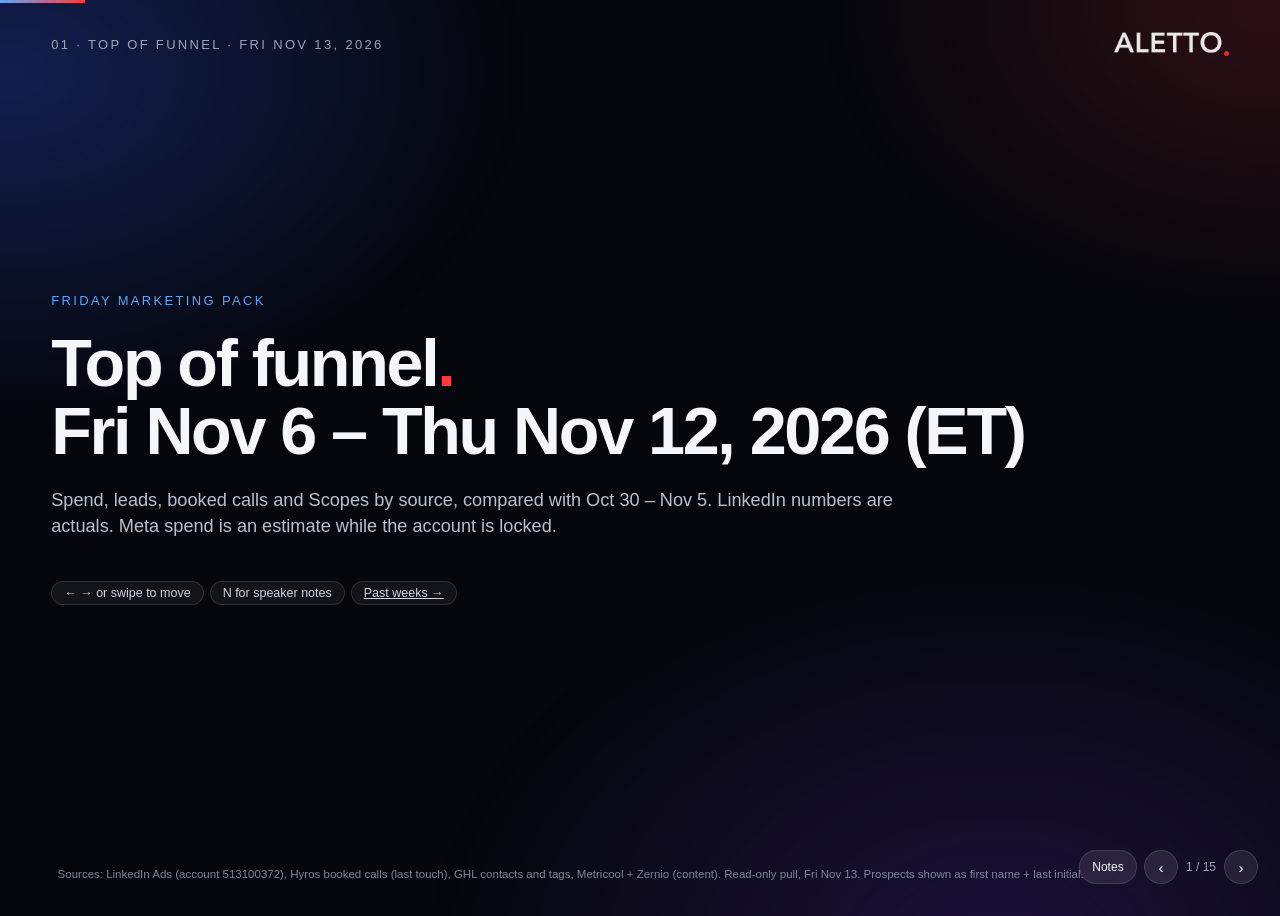
==== commit b4ba1425: "Content slides 11–13: platform scoreboard, organic leads by source, hot post + hooks + tests (Metric" ====
--- a/index.html
+++ b/index.html
@@ -239,12 +239,18 @@
 @media (max-width:820px){.recs .rc:last-child{grid-column:auto}}
 
 .grid>*{min-width:0}
+
+/* content v2 slide: dense lists */
+.cslide ul.clean li{font-size:clamp(12.5px,.98vw,14.5px);padding:5px 0;line-height:1.38}
+.cslide .card{padding:14px 18px}
+.cslide h2{margin-bottom:4px}
+@media (max-width:820px){.cslide ul.clean li{font-size:13.5px}}
 </style></head><body><div class="prog" id="prog"></div><div class="deck"><section class="slide" data-title="Title"><div class="top"><span class="kicker">01 · Top of funnel · Fri Nov 13, 2026</span><img src="[data-uri]" alt="Aletto"></div>
 <div class="title-wrap"><div class="kicker" style="color:var(--blu)">Friday marketing pack</div>
 <h1>Top of funnel<span class="dot">.</span><br>Fri Nov 6 – Thu Nov 12, 2026 (ET)</h1>
 <p class="sub" style="max-width:900px">Spend, leads, booked calls and Scopes by source, compared with Oct 30 – Nov 5. LinkedIn numbers are actuals. Meta spend is an estimate while the account is locked.</p>
 <div><span class="chip">← → or swipe to move</span><span class="chip">N for speaker notes</span><span class="chip"><a href="archive/" style="color:inherit">Past weeks →</a></span></div></div>
-<div class="src">Sources: LinkedIn Ads (account 513100372), Hyros booked calls (last touch), GHL contacts and tags, Zernio. Read-only pull, Fri Nov 13. Prospects shown as first name + last initial.</div>
+<div class="src">Sources: LinkedIn Ads (account 513100372), Hyros booked calls (last touch), GHL contacts and tags, Metricool + Zernio (content). Read-only pull, Fri Nov 13. Prospects shown as first name + last initial.</div>
 <aside class="sn"><ul><li>Same week window as every Friday pack: Friday to Thursday, Eastern time.</li><li>Every number ties to the pack files; Meta spend is the standing ~$190/day estimate.</li></ul></aside></section>
 <section class="slide" data-title="The week"><div class="top"><span class="kicker">02 · The week in one slide</span><img src="[data-uri]" alt="Aletto"></div>
 <h2>More qualified calls and more Scopes for about the same money</h2><p class="sub">Spend rose 4%. Qualified calls went 17 → 19 and Scopes 6 → 8. But LinkedIn paid had its weakest week: 8 books and 0 Scopes. Meta (estimated spend) and organic carried the week.</p>
@@ -331,27 +337,47 @@
 </div>
 <div class="src">LinkedIn campaign daily and account daily reports. Frequency = impressions ÷ reach for the week. bg1 US Nov 12 jump reflects the $15 → $40 budget change.</div>
 <aside class="sn"><ul><li>Rule of thumb: rotate creative before frequency passes ~2 on cold audiences.</li></ul></aside></section>
-<section class="slide" data-title="Content"><div class="top"><span class="kicker">11 · Content & organic</span><img src="[data-uri]" alt="Aletto"></div>
-<h2>The company page started posting. The testimonial was the standout.</h2>
-<p class="sub">Organic booked 12 calls / 5 qualified and 5 of the 8 Scopes. Organic "5 Ways" report leads 52 → 61.</p>
-<div class="grid g4" style="margin-bottom:14px"><div class="glass card kpi"><div class="lbl">Company page posts</div><div class="v" style="">19</div></div><div class="glass card kpi"><div class="lbl">Impressions</div><div class="v" style="">399</div><div class="deltas">~21 per post</div></div><div class="glass card kpi"><div class="lbl">Likes · shares · clicks</div><div class="v" style="">5 · 3 · 8</div></div><div class="glass card kpi"><div class="lbl">Organic report leads</div><div class="v" style="color:var(--grn)">61</div><div class="deltas"><span class="up">▲ +17%</span><span>last week 52</span></div></div></div>
-<div class="grid g2 fill" style="grid-template-columns:1.4fr 1fr">
- <div class="glass card col"><div class="lbl">Impressions per company-page post, Nov 7–12</div><div class="chart"><canvas id="cPosts"></canvas></div></div>
- <div class="glass card"><ul class="clean"><li>First week the Aletto company page posted through Zernio: <b>19 posts</b> Nov 7–12, <b>399 impressions</b> (~21 per post), 5 likes, 3 shares, 8 clicks.</li><li>Best post: the <b>Healthcare Revenue Group testimonial</b>, 62 impressions and 3 shares, about 3× the average.</li><li>Organic "5 Ways" report leads rose <b>52 → 61</b>, and organic sources booked <b>5 of the 8 Scopes</b>.</li><li>Jake's personal LinkedIn isn't visible in any tool, so it's not in these numbers.</li></ul></div>
-</div>
-<div class="src">Zernio analytics, LinkedIn, Oct 30–Nov 12 (all 19 posts fall Nov 7–12; none the week before). GHL "5 Ways" source for organic leads.</div>
-<aside class="sn"><ul><li>Testimonial post: 62 impressions, 41 reach, 2 likes, 3 shares.</li></ul></aside></section>
-<section class="slide" data-title="Recommendations"><div class="top"><span class="kicker">12 · Recommendations</span><img src="[data-uri]" alt="Aletto"></div>
+<section class="slide" data-title="Content scoreboard"><div class="top"><span class="kicker">11 · Content · platform scoreboard</span><img src="[data-uri]" alt="Aletto"></div>
+<h2>729 posts, 508k views. Threads brings the reach; LinkedIn brings the leads.</h2><p class="sub">Jake + Aletto, every platform Metricool reads, Fri Nov 6 – Thu Nov 12 ET vs the week before. Views up 2.5×, mostly from Threads (440k views, 52 engagements). LinkedIn text posts drove the conversation: 106 of Jake's 122 LinkedIn comments.</p>
+<div class="grid g4 g3k" style="margin-bottom:12px"><div class="glass card kpi"><div class="lbl">Posts</div><div class="v" style="">729</div><div class="deltas"><span class="fl0">▲ +43%</span><span>last week 511</span></div></div><div class="glass card kpi"><div class="lbl">Views / impressions</div><div class="v" style="">508,296</div><div class="deltas"><span class="up">▲ +151%</span><span>last week 202,648</span></div></div><div class="glass card kpi"><div class="lbl">Engagements</div><div class="v" style="">792</div><div class="deltas"><span class="up">▲ +20%</span><span>last week 659</span></div></div><div class="glass card kpi"><div class="lbl">Organic report leads</div><div class="v" style="color:var(--grn)">61</div><div class="deltas"><span class="up">▲ +17%</span><span>last week 52</span></div></div></div>
+<div class="glass card fill scroll"><table class="tb2"><tr><th style="text-align:left">Brand · platform</th><th>Posts (last wk)</th><th>Views</th><th>vs last wk</th><th>Reach</th><th>Likes</th><th>Comments</th><th>Shares</th><th>Saves</th><th>Eng. rate</th><th>Clicks</th><th>Report leads</th></tr><tr class="hl"><td class="ad" style="text-align:left">Jake · LinkedIn</td><td>73<span class="hint"> (41)</span></td><td><b>15,231</b></td><td><span class="up">+139%</span></td><td>10,163</td><td>70</td><td>122</td><td>4</td><td>0</td><td>1.29%</td><td>—</td><td><b style="color:var(--grn)">56*</b></td></tr><tr class=""><td class="ad" style="text-align:left">Jake · Instagram</td><td>122<span class="hint"> (70)</span></td><td><b>37,209</b></td><td><span class="up">+78%</span></td><td>29,080</td><td>192</td><td>7</td><td>46</td><td>62</td><td>0.83%</td><td>—</td><td><span class="z">0</span></td></tr><tr class=""><td class="ad" style="text-align:left">Jake · Threads</td><td>230<span class="hint"> (166)</span></td><td><b>440,367</b></td><td><span class="up">+167%</span></td><td>—</td><td>41</td><td>8</td><td>3</td><td>0</td><td>0.01%</td><td>—</td><td><span class="z">0</span></td></tr><tr class=""><td class="ad" style="text-align:left">Jake · X</td><td>184<span class="hint"> (180)</span></td><td><b>4,618</b></td><td><span class="dn">-7%</span></td><td>—</td><td>52</td><td>50</td><td>4</td><td>1</td><td>2.32%</td><td>38</td><td><span class="z">0</span></td></tr><tr class=""><td class="ad" style="text-align:left">Jake · TikTok</td><td>25<span class="hint"> (19)</span></td><td><b>4,419</b></td><td><span class="up">+71%</span></td><td>—</td><td>102</td><td>2</td><td>2</td><td>0</td><td>2.4%</td><td>—</td><td><span class="z">0</span></td></tr><tr class=""><td class="ad" style="text-align:left">Jake · YouTube</td><td>14<span class="hint"> (18)</span></td><td><b>1,199</b></td><td><span class="dn">-13%</span></td><td>—</td><td>3</td><td>0</td><td>1</td><td>0</td><td>0.33%</td><td>—</td><td><span class="z">0</span></td></tr><tr class=""><td class="ad" style="text-align:left">Aletto · LinkedIn page</td><td>19<span class="hint"> (0)</span></td><td><b>389</b></td><td><span class="hint">new</span></td><td>—</td><td>5</td><td>0</td><td>3</td><td>0</td><td>2.06%</td><td>7</td><td><span class="z">—</span></td></tr><tr class=""><td class="ad" style="text-align:left">Aletto · Instagram</td><td>8<span class="hint"> (0)</span></td><td><b>614</b></td><td><span class="hint">new</span></td><td>494</td><td>2</td><td>0</td><td>1</td><td>0</td><td>0.49%</td><td>—</td><td><span class="z">—</span></td></tr><tr class=""><td class="ad" style="text-align:left">Aletto · Facebook</td><td>44<span class="hint"> (17)</span></td><td><b>4,198</b></td><td><span class="up">+170%</span></td><td>17</td><td>7</td><td>0</td><td>0</td><td>0</td><td>0.17%</td><td>—</td><td><span class="z">0</span></td></tr><tr class=""><td class="ad" style="text-align:left">Aletto · YouTube</td><td>10<span class="hint"> (0)</span></td><td><b>52</b></td><td><span class="hint">new</span></td><td>—</td><td>1</td><td>1</td><td>0</td><td>0</td><td>3.85%</td><td>—</td><td><span class="z">—</span></td></tr>
+<tr><td style="text-align:left"><b>Total</b></td><td><b>729</b><span class="hint"> (511)</span></td><td><b>508,296</b></td><td><span class="up">+151%</span></td><td>39,754</td><td>475</td><td>190</td><td>64</td><td>63</td><td>0.16%</td><td>45</td><td><b>61</b></td></tr></table></div>
+<div class="src">Metricool post analytics (pulled Fri Nov 13, lifetime-to-date per post), cross-checked with Zernio (Threads / Instagram / TikTok / company page within ~10%). Views = platform views; LinkedIn and X = impressions. Engagements = likes + comments + shares/reposts + saves. Clicks: X profile clicks, LinkedIn page clicks. *Report leads = GHL first-touch referrer; 56 "linkedin.com" leads can't be split between Jake's profile and the company page. 5 organic leads had no referrer. Facebook page counted once (Aletto).</div>
+<aside class="sn"><ul><li>Threads = 87% of all views but 7% of engagements and 0 leads.</li><li>LinkedIn: text posts median 160 impressions vs video 64.</li><li>Jake LinkedIn row includes reposts with comments (e.g. the Nov 8 reply to Jack Porter, 3,145 impressions).</li></ul></aside></section>
+<section class="slide" data-title="Organic leads by source"><div class="top"><span class="kicker">12 · Content · organic leads by source</span><img src="[data-uri]" alt="Aletto"></div>
+<h2>LinkedIn organic brought in the leads. Instagram and YouTube brought none.</h2><p class="sub">Of 61 organic free-report leads, 56 came from LinkedIn (first touch) and 5 had no referrer. Instagram and YouTube: 0 report leads and 0 Scopes. Instagram had 1 strategy call (not qualified); YouTube had none.</p>
+<div class="grid g2 fill" style="grid-template-columns:1fr 1.25fr">
+ <div class="glass card col"><div class="lbl">Organic free-report leads by first-touch source, this week vs last</div><div class="chart"><canvas id="cOrg"></canvas></div></div>
+ <div class="glass card col"><div class="lbl">Strategy calls · qualified · Scopes by organic source (Hyros)</div>
+  <div class="scroll fill" style="margin-top:6px"><table class="tb2"><tr><th style="text-align:left">Source</th><th colspan="3">First touch<br><span class="hint">Strat · qual · Scope</span></th><th colspan="3">Last touch<br><span class="hint">Strat · qual · Scope</span></th><th style="text-align:left">Scopes</th></tr><tr class="hl"><td style="text-align:left" class="ad">LinkedIn organic</td><td>8</td><td>4</td><td>4</td><td>7</td><td>3</td><td>3</td><td style="text-align:left;color:var(--mut);white-space:normal">Paul S., Marcus P., Manuel M., Fredj R.</td></tr><tr class=""><td style="text-align:left" class="ad">Instagram</td><td>1</td><td><span class="z">0</span></td><td><span class="z">0</span></td><td>1</td><td><span class="z">0</span></td><td><span class="z">0</span></td><td style="text-align:left;color:var(--mut);white-space:normal"></td></tr><tr class=""><td style="text-align:left" class="ad">YouTube</td><td><span class="z">0</span></td><td><span class="z">0</span></td><td><span class="z">0</span></td><td><span class="z">0</span></td><td><span class="z">0</span></td><td><span class="z">0</span></td><td style="text-align:left;color:var(--mut);white-space:normal"></td></tr><tr class=""><td style="text-align:left" class="ad">X</td><td><span class="z">0</span></td><td><span class="z">0</span></td><td><span class="z">0</span></td><td><span class="z">0</span></td><td><span class="z">0</span></td><td><span class="z">0</span></td><td style="text-align:left;color:var(--mut);white-space:normal"></td></tr><tr class=""><td style="text-align:left" class="ad">Threads</td><td><span class="z">0</span></td><td><span class="z">0</span></td><td><span class="z">0</span></td><td><span class="z">0</span></td><td><span class="z">0</span></td><td><span class="z">0</span></td><td style="text-align:left;color:var(--mut);white-space:normal"></td></tr><tr class=""><td style="text-align:left" class="ad">TikTok</td><td><span class="z">0</span></td><td><span class="z">0</span></td><td><span class="z">0</span></td><td><span class="z">0</span></td><td><span class="z">0</span></td><td><span class="z">0</span></td><td style="text-align:left;color:var(--mut);white-space:normal"></td></tr><tr class=""><td style="text-align:left" class="ad">Facebook organic</td><td><span class="z">0</span></td><td><span class="z">0</span></td><td><span class="z">0</span></td><td>1</td><td><span class="z">0</span></td><td><span class="z">0</span></td><td style="text-align:left;color:var(--mut);white-space:normal"></td></tr><tr class=""><td style="text-align:left" class="ad">Google organic</td><td><span class="z">0</span></td><td><span class="z">0</span></td><td><span class="z">0</span></td><td>2</td><td>2</td><td>1</td><td style="text-align:left;color:var(--mut);white-space:normal">Manuel M.</td></tr><tr class=""><td style="text-align:left" class="ad">Email</td><td><span class="z">0</span></td><td><span class="z">0</span></td><td><span class="z">0</span></td><td>1</td><td><span class="z">0</span></td><td><span class="z">0</span></td><td style="text-align:left;color:var(--mut);white-space:normal"></td></tr><tr class=""><td style="text-align:left" class="ad">Free report (nurture)</td><td><span class="z">0</span></td><td><span class="z">0</span></td><td><span class="z">0</span></td><td><span class="z">0</span></td><td><span class="z">0</span></td><td>1</td><td style="text-align:left;color:var(--mut);white-space:normal">Andrew S.</td></tr>
+  <tr><td style="text-align:left"><b>All organic</b></td><td><b>9</b></td><td><b>4</b></td><td><b>4</b></td><td><b>12</b></td><td><b>5</b></td><td><b>5</b></td><td></td></tr></table></div>
+  <p class="hint" style="margin-top:8px;font-size:12.5px;line-height:1.45">Paid, for scale (first touch): Meta 11 · 6 · 3, LinkedIn ads 10 · 5 · 0, no source 4 · 4 · 1. Hyros source links are per channel (li, ig, fb…), not per post, so no single post can be credited with a lead yet.</p></div>
+</div>
+<div class="src">Leads: GHL contacts created in the week (free-report tag/URL or "5 Ways" source), first-touch referrer / in-app browser (LinkedInApp, Instagram). Books: Hyros "Free AI Strategy Call" and "Scope Call", first and last touch; qualified = GHL tag. Prospects shown as first name + last initial.</div>
+<aside class="sn"><ul><li>Instagram last week: 3 report leads and 1 qualified strategy call; this week 0 leads and 1 unqualified call.</li><li>Google organic (last touch) booked 2 qualified calls and Manuel M.'s Scope; his first touch was LinkedIn organic.</li></ul></aside></section>
+<section class="slide cslide" data-title="Hot post, hooks & tests"><div class="top"><span class="kicker">13 · Content · hot post, hooks & tests</span><img src="[data-uri]" alt="Aletto"></div>
+<h2>#1 post, 5 hooks, 3 super hooks, 5 tests</h2>
+<p class="sub">Built from what drove leads (LinkedIn text posts with numbers from our own data) and from the language Scope buyers used on their strategy calls (cold outreach failing, trade shows burning money, founder-led sales hitting a ceiling).</p>
+<div class="grid g3 fill" style="grid-template-columns:1.05fr 1fr 1.15fr;align-items:stretch">
+ <div class="glass card col scroll" style="border-left:3px solid var(--amb)"><div class="lbl" style="color:var(--amb)">🔥 Hot post #1</div><b style="font-size:clamp(17px,1.45vw,21px);margin:6px 0 2px;display:block">&quot;0.27% reply rate on AI-written first lines.&quot;</b><div class="hint" style="margin-bottom:6px"><a href="https://www.linkedin.com/feed/update/urn:li:share:7525483395028529152" target="_blank" rel="noopener" style="color:var(--blu)">Jake · LinkedIn text post · Mon Nov 9, 04:00 ET ↗</a></div>
+  <ul class="clean"><li>It's the most-engaged post on LinkedIn, the platform that brought 56 of the 61 organic leads: 16 engagements (9 likes, 7 comments) on 332 impressions, a 4.8% engagement rate.</li><li>The hook opens on a hard number from our own data (0.27% vs 14.5%), the same pattern as the next two best LinkedIn posts (7% connect rate; 31,000 inboxes).</li><li>It's about cold outreach dying. That was the #1 pain in 8 of 9 Scope buyers' strategy calls.</li></ul><p class="hint" style="margin-top:8px;font-size:12.5px;line-height:1.45;color:#c3c9d6">Top by engagement overall: <b>"Good cop, bad cop works because we give to those who give to us."</b> Posted 9 times on 6 platforms: 5,224 views and 63 engagements. It brought 0 leads, because the Instagram "Comment REPORT" CTA got 4 comments across 107 reels.</p></div>
+ <div class="col" style="gap:12px"><div class="glass card col"><div class="lbl">New hooks to try</div><ul class="clean"><li>&quot;Our connect rate was 7%. These people had asked us to call them.&quot;</li><li>&quot;$5–8k a month on LinkedIn outreach. Zero leads. Here&#x27;s what was broken.&quot;</li><li>&quot;100 cold emails got 8 replies in 2019. Count yours this week.&quot;</li><li>&quot;3 in 4 leads never got a call back. Salesforce just admitted it. What&#x27;s your number?&quot;</li><li>&quot;A €40k trade show. 25 leads. €1,600 a lead, before anyone took a meeting.&quot;</li></ul></div>
+  <div class="glass card col" style="border-left:3px solid var(--red)"><div class="lbl" style="color:#ff8a8a">Super hooks</div><ul class="clean"><li><b>&quot;Cold email didn&#x27;t get worse. Google killed it, and 31,000 inboxes died in one day.&quot;</b></li><li><b>&quot;I&#x27;d rather set $40,000 on fire than buy another trade-show booth.&quot;</b></li><li><b>&quot;If every deal still needs you on the call, you don&#x27;t own a company. You own a job with payroll.&quot;</b></li></ul></div></div>
+ <div class="glass card col scroll"><div class="lbl">New things to try <span class="tag pend">awaiting go</span></div><ul class="clean"><li><b>Track every LinkedIn post.</b> Add a per-post tracked link (Hyros or UTM content = post slug) to Jake&#x27;s LinkedIn posts and profile link. Right now 56 leads say only &quot;linkedin.com&quot;, so no post can be credited.</li><li><b>Make the LinkedIn mix about 80% text.</b> Text posts had a median of 160 impressions and 106 comments. Videos had a median of 64 and 10 comments. Turn the weekly own-data number into the standard post.</li><li><b>Fix the Instagram CTA, or stop counting Instagram for leads.</b> 107 reels with &quot;Comment REPORT&quot; got 31k views, 4 comments and 0 report leads. Test a bio link with a UTM plus a DM keyword on 3 reels, and judge it on report leads.</li><li><b>Treat Threads as reach only.</b> 230 posts, 440k views, 52 engagements, 0 leads. Keep it automated, but leave it out of lead decisions and don&#x27;t spend production time on it.</li><li><b>Turn the cold-outreach-is-dead angle into an ad.</b> Use the 0.27% / 31,000-inboxes angle as a deadcold variant. It&#x27;s the pain behind the most-engaged posts and 8 of 9 Scope buyers.</li></ul></div>
+</div>
+<div class="src">Hot post = #1 by engagement on the platform that produced the organic leads; post-level lead tracking doesn't exist yet (test 1 fixes that). Scope-buyer language: us-qualified-remakes-2026-11-09/scope_buyer_patterns.md (Fathom strategy-call summaries, n=9). Nothing posted or changed.</div>
+<aside class="sn"><ul><li>Hooks are drafts for Jake / the content team. Nothing is scheduled.</li><li>Super hooks are deliberately bolder; run them as LinkedIn text posts first.</li></ul></aside></section>
+<section class="slide" data-title="Recommendations"><div class="top"><span class="kicker">14 · Recommendations</span><img src="[data-uri]" alt="Aletto"></div>
 <h2>Five moves, all waiting on Jake's go <span class="tag pend" style="font-size:13px;vertical-align:middle">awaiting go</span></h2>
 <p class="sub">Nothing below has been changed live. The Nov 12 budget changes are the only live edits this week.</p>
 <div class="grid g2 fill recs" style="align-content:center"><div class="glass card rc"><div class="num">1</div><div><b>Hold the Nov 12 budgets for a full week</b><p>Judge them next Friday on 7-day books and last-$5k Scopes. Let static-test-US end Sun Nov 15 as planned ($172 this week, 0 books) and don't move its money. Leave rt-vsl uncapped.</p></div></div><div class="glass card rc"><div class="num">2</div><div><b>Refresh bg2 US with the US-first qualifying remakes</b><p>Same $100/day. If the next ~$1k there still books 0 Scopes, move that budget flat into deadcold EU.</p></div></div><div class="glass card rc"><div class="num">3</div><div><b>Prep a deadcold variant</b><p>Same hook, new visual. Rotate it in before EU frequency passes ~2 (it's 1.50 now).</p></div></div><div class="glass card rc"><div class="num">4</div><div><b>Run the Nov 4 Meta plan when Facebook is ready</b><p>Meta booked 10 calls / 6 qualified and 2 Scopes on an estimated $1,330. Run the pinned plan on the new brand account at flat total spend so it becomes measurable.</p></div></div><div class="glass card rc"><div class="num">5</div><div><b>Reuse the testimonial and connect GA4</b><p>Repost the Healthcare Revenue Group testimonial from Jake's personal LinkedIn and as a static ad. Connect GA4 (or another page tracker) so next week can show VSL visitor → book % against the 2–5% bar.</p></div></div></div>
 <div class="src">Recommendations only. US-first qualifying remakes: us-qualified-remakes-2026-11-09. Meta plan: pinned Nov 4 plan.</div>
 <aside class="sn"><ul><li>Ask for a yes/no on each of the five.</li></ul></aside></section>
-<section class="slide" data-title="Data gaps"><div class="top"><span class="kicker">13 · Data gaps & how to read this</span><img src="[data-uri]" alt="Aletto"></div>
+<section class="slide" data-title="Data gaps"><div class="top"><span class="kicker">15 · Data gaps & how to read this</span><img src="[data-uri]" alt="Aletto"></div>
 <h2>What we can't see yet</h2>
 <p class="sub">Each gap below is labelled wherever it touches a number in this deck.</p>
-<div class="grid g2 gaps" style="align-content:start"><div class="glass card flag a" style=""><b>Meta spend is an estimate</b><p>The Aletto Meta ad account is locked. ~$190/day × 7 = ~$1,330, the same method as every pack. Meta CTR, CPM and frequency can't be seen.</p></div><div class="glass card flag a" style=""><b>VSL and report-page visitors aren't tracked</b><p>No page analytics is connected, so the 2–5% visitor → book check can't be done. Report lead → book (16.8%) is the stand-in.</p></div><div class="glass card flag a" style=""><b>Jake's personal LinkedIn isn't visible</b><p>Zernio only reports personal posts published through it.</p></div><div class="glass card flag a" style=""><b>4 books have no CRM match</b><p>Their booking email isn't in GHL, so qualified status is unknown. They're not counted as qualified.</p></div><div class="glass card flag g" style="border-left-color:var(--blu)"><b>SDR-calendar books are excluded</b><p>Sales-set calls aren't in Hyros. Closer reports those.</p></div></div>
-<div class="glass card" style="margin-top:16px"><div class="lbl">Method</div><p class="hint" style="font-size:13.5px;line-height:1.5;color:#c3c9d6">Week = Fri–Thu Eastern time vs the week before. LinkedIn: Ryze LinkedIn Ads reports, account 513100372 (campaign, creative and daily views agree: $2,214.46 / 750 clicks). Books: Hyros "Free AI Strategy Call", last touch. Scopes: Hyros "Scope Call". Qualified: GHL tag matched by booking email. Leads: GHL contacts by date added. Content: Zernio. Built Fri Nov 13, 2026, read-only.</p></div>
+<div class="grid g2 gaps" style="align-content:start"><div class="glass card flag a" style=""><b>Meta spend is an estimate</b><p>The Aletto Meta ad account is locked. ~$190/day × 7 = ~$1,330, the same method as every pack. Meta CTR, CPM and frequency can't be seen.</p></div><div class="glass card flag a" style=""><b>VSL and report-page visitors aren't tracked</b><p>No page analytics is connected, so the 2–5% visitor → book check can't be done. Report lead → book (16.8%) is the stand-in.</p></div><div class="glass card flag a" style=""><b>Organic leads can't be tied to single posts</b><p>Metricool now reads every platform, Jake's LinkedIn included. But GHL only records "linkedin.com" as the referrer and Hyros only records a channel (li, ig), so a lead can't be credited to one post yet. Per-post tracked links fix this (content test 1).</p></div><div class="glass card flag a" style=""><b>4 books have no CRM match</b><p>Their booking email isn't in GHL, so qualified status is unknown. They're not counted as qualified.</p></div><div class="glass card flag g" style="border-left-color:var(--blu)"><b>SDR-calendar books are excluded</b><p>Sales-set calls aren't in Hyros. Closer reports those.</p></div></div>
+<div class="glass card" style="margin-top:16px"><div class="lbl">Method</div><p class="hint" style="font-size:13.5px;line-height:1.5;color:#c3c9d6">Week = Fri–Thu Eastern time vs the week before. LinkedIn: Ryze LinkedIn Ads reports, account 513100372 (campaign, creative and daily views agree: $2,214.46 / 750 clicks). Books: Hyros "Free AI Strategy Call", last touch. Scopes: Hyros "Scope Call". Qualified: GHL tag matched by booking email. Leads: GHL contacts by date added. Content: Metricool post analytics, cross-checked with Zernio. Built Fri Nov 13, 2026, read-only.</p></div>
 <div class="src">Rebuilt weekly from the Friday pack with build.py. Past weeks: /archive/.</div>
 <aside class="sn"><ul><li>Biggest unlock: GA4 on the VSL page, then Meta access.</li></ul></aside></section></div>
 <div class="notes glass" id="notes"><h4>Speaker notes</h4><div id="notesBody"></div></div>
@@ -390,7 +416,7 @@
 const AN=ST?false:{duration:900};
 const C={blu:'rgba(96,165,250,.85)',blu2:'rgba(96,165,250,.35)',grn:'rgba(52,211,153,.85)',grn2:'rgba(52,211,153,.35)',vio:'rgba(167,139,250,.85)',gry:'rgba(154,163,181,.45)',amb:'rgba(251,191,36,.85)',amb2:'rgba(251,191,36,.35)',red:'rgba(255,90,90,.85)',pink:'rgba(244,114,182,.85)'};
 function hatch(col){const c=document.createElement('canvas');c.width=c.height=8;const x=c.getContext('2d');x.fillStyle='rgba(251,191,36,.25)';x.fillRect(0,0,8,8);x.strokeStyle=col;x.lineWidth=2.4;x.beginPath();x.moveTo(-2,10);x.lineTo(10,-2);x.stroke();return x.createPattern(c,'repeat')}
-const H={"spend": {"li_prosp": [2145.55, 2076.83], "li_rt": [68.91, 0], "meta": [1330, 1330]}, "bud": [["bg2 EU", 100.0], ["bg2 US", 100.0], ["bg1 US", 40.0], ["static-test-US (ends Nov 15)", 20.0], ["rt-vsl retargeting", 20.0]], "leads": [["LinkedIn ads", 123, 131], ["Meta ads", 18, 24], ["Organic \"5 Ways\"", 61, 52], ["Other", 0, 3]], "books": [["Meta ads", 10, 6, 4, 2], ["LinkedIn ads", 8, 4, 16, 6], ["Organic (LinkedIn)", 7, 3, 10, 5], ["Organic other", 5, 2, 3, 2], ["No source", 4, 4, 2, 2]], "scopes": [["Organic (LinkedIn)", 3, 0], ["Organic other", 2, 0], ["Meta ads", 2, 4], ["LinkedIn ads", 0, 2], ["No source", 1, 0]], "cpq": [["All sources (est.)", 187, 200], ["LinkedIn ads", 554, 346], ["Meta ads (est.)", 222, 665]], "cps": [["All sources (est.)", 443, 568], ["LinkedIn ads \u00b7 0 Scopes", null, 1038], ["Meta ads (est.)", 665, 332]], "l5": [["bg2 EU", 6, 6], ["bg2 US", 1, 4], ["bg1 US", 0, 3]], "cr": [["deadcold", 6, 3, "LinkedIn ads"], ["STATIC-hard-to-reach-buyers", 6, 3, "Meta ads"], ["FRTEST15", 1, 1, "Meta ads"], ["TOF-FR-WHYTF-W2", 1, 1, "Meta ads"], ["TOF-FR-T16W", 1, 0, "Meta ads"], ["coldgraveyard", 1, 1, "LinkedIn ads"], ["TOF-FR-NYP-W2", 1, 1, "Meta ads"], ["datadoesn'tlie", 1, 0, "LinkedIn ads"]], "days": ["11-06", "11-07", "11-08", "11-09", "11-10", "11-11", "11-12"], "cpm": {"bg2 EU": {"11-06": 30.7, "11-07": 32.8, "11-08": 31.4, "11-09": 30.7, "11-10": 35.4, "11-11": 33.0, "11-12": 30.6}, "bg2 US": {"11-06": 69.0, "11-07": 75.0, "11-08": 82.0, "11-09": 88.0, "11-10": 76.2, "11-11": 78.3, "11-12": 83.4}, "static test US": {"11-06": 54.6, "11-07": 52.0, "11-08": 91.4, "11-09": 92.1, "11-10": 99.8, "11-11": 87.3, "11-12": 97.3}, "bg1 US": {"11-06": 99.7, "11-07": 99.1, "11-08": 147.5, "11-09": 109.3, "11-10": 115.7, "11-11": 98.1, "11-12": 146.0}, "retargeting (rt-vsl)": {"11-11": 171.4, "11-12": 157.0}}, "ctr": {"bg2 EU": {"11-06": 1.7, "11-07": 1.67, "11-08": 1.53, "11-09": 1.56, "11-10": 1.25, "11-11": 1.69, "11-12": 1.78}, "bg2 US": {"11-06": 2.31, "11-07": 2.05, "11-08": 1.74, "11-09": 2.48, "11-10": 2.53, "11-11": 2.86, "11-12": 2.05}, "static test US": {"11-06": 1.28, "11-07": 0.58, "11-08": 0.79, "11-09": 0.83, "11-10": 0.86, "11-11": 1.48, "11-12": 1.67}, "bg1 US": {"11-06": 0.44, "11-07": 0.62, "11-08": 1.01, "11-09": 1.88, "11-10": 3.66, "11-11": 0.0, "11-12": 1.82}, "retargeting (rt-vsl)": {"11-11": 0.0, "11-12": 0.42}}, "acct": [["10-30", 58.5, 297.16], ["10-31", 66.4, 205.69], ["11-01", 53.2, 180.05], ["11-02", 34.7, 331.98], ["11-03", 40.9, 314.03], ["11-04", 37.7, 381.14], ["11-05", 49.9, 366.78], ["11-06", 46.3, 360.92], ["11-07", 49.5, 250.27], ["11-08", 51.0, 236.12], ["11-09", 50.3, 302.36], ["11-10", 53.8, 314.17], ["11-11", 55.0, 344.04], ["11-12", 58.5, 406.58]], "posts": [["11-07", "Why Giving Away Your Best Advice Pays Off in B2B", 20, false], ["11-07", "How to Handle \\\"Now Isn't a Good Time\\\" Sales Objections", 15, false], ["11-07", "Why Demographics Belong in Ad Copy, Not the Hook", 20, false], ["11-08", "How to Find the Real Priority Behind a Stalled Deal", 27, false], ["11-08", "How to Layer Ad Copy From Call-Out to Free Offer", 10, false], ["11-08", "Why Modern Salespeople Turned Into Order Takers", 7, false], ["11-09", "Why \\\"When X Happens, Then I'll Buy\\\" Keeps Buyers Stuck", 18, false], ["11-09", "How to Handle the \\\"I'm Too Busy\\\" Sales Objection", 23, false], ["11-09", "Why Education Is Your B2B Brand", 15, false], ["11-10", "Why Urgency Makes Sales Objections Disappear", 22, false], ["11-10", "How to Re-Engage a Cold B2B Lead in One Phone Call", 14, false], ["11-10", "How to Use an Identity Frame to Stop Sales Stalls", 8, false], ["11-11", "Sell a Prepaid Pilot Up Front, Then Upsell Into Recurring", 30, false], ["11-11", "Why Buyer Risk Peaks at the End of a Deal", 21, false], ["11-11", "In April, we dropped the ball for Healthcare Revenue Group (", 62, true], ["11-11", "Why Doing Less for a Narrower Customer Grew Our Revenue", 22, false], ["11-12", "Work Enterprise Deals Backward From the Buyer", 16, false], ["11-12", "Fix the Fire That Will Kill Your Business First", 32, false], ["11-12", "Call the Final Decision-Maker Before Their Team Tests Your P", 17, false]]};
+const H={"spend": {"li_prosp": [2145.55, 2076.83], "li_rt": [68.91, 0], "meta": [1330, 1330]}, "bud": [["bg2 EU", 100.0], ["bg2 US", 100.0], ["bg1 US", 40.0], ["static-test-US (ends Nov 15)", 20.0], ["rt-vsl retargeting", 20.0]], "leads": [["LinkedIn ads", 123, 131], ["Meta ads", 18, 24], ["Organic \"5 Ways\"", 61, 52], ["Other", 0, 3]], "books": [["Meta ads", 10, 6, 4, 2], ["LinkedIn ads", 8, 4, 16, 6], ["Organic (LinkedIn)", 7, 3, 10, 5], ["Organic other", 5, 2, 3, 2], ["No source", 4, 4, 2, 2]], "scopes": [["Organic (LinkedIn)", 3, 0], ["Organic other", 2, 0], ["Meta ads", 2, 4], ["LinkedIn ads", 0, 2], ["No source", 1, 0]], "cpq": [["All sources (est.)", 187, 200], ["LinkedIn ads", 554, 346], ["Meta ads (est.)", 222, 665]], "cps": [["All sources (est.)", 443, 568], ["LinkedIn ads \u00b7 0 Scopes", null, 1038], ["Meta ads (est.)", 665, 332]], "l5": [["bg2 EU", 6, 6], ["bg2 US", 1, 4], ["bg1 US", 0, 3]], "cr": [["deadcold", 6, 3, "LinkedIn ads"], ["STATIC-hard-to-reach-buyers", 6, 3, "Meta ads"], ["FRTEST15", 1, 1, "Meta ads"], ["TOF-FR-WHYTF-W2", 1, 1, "Meta ads"], ["TOF-FR-T16W", 1, 0, "Meta ads"], ["coldgraveyard", 1, 1, "LinkedIn ads"], ["TOF-FR-NYP-W2", 1, 1, "Meta ads"], ["datadoesn'tlie", 1, 0, "LinkedIn ads"]], "days": ["11-06", "11-07", "11-08", "11-09", "11-10", "11-11", "11-12"], "cpm": {"bg2 EU": {"11-06": 30.7, "11-07": 32.8, "11-08": 31.4, "11-09": 30.7, "11-10": 35.4, "11-11": 33.0, "11-12": 30.6}, "bg2 US": {"11-06": 69.0, "11-07": 75.0, "11-08": 82.0, "11-09": 88.0, "11-10": 76.2, "11-11": 78.3, "11-12": 83.4}, "static test US": {"11-06": 54.6, "11-07": 52.0, "11-08": 91.4, "11-09": 92.1, "11-10": 99.8, "11-11": 87.3, "11-12": 97.3}, "bg1 US": {"11-06": 99.7, "11-07": 99.1, "11-08": 147.5, "11-09": 109.3, "11-10": 115.7, "11-11": 98.1, "11-12": 146.0}, "retargeting (rt-vsl)": {"11-11": 171.4, "11-12": 157.0}}, "ctr": {"bg2 EU": {"11-06": 1.7, "11-07": 1.67, "11-08": 1.53, "11-09": 1.56, "11-10": 1.25, "11-11": 1.69, "11-12": 1.78}, "bg2 US": {"11-06": 2.31, "11-07": 2.05, "11-08": 1.74, "11-09": 2.48, "11-10": 2.53, "11-11": 2.86, "11-12": 2.05}, "static test US": {"11-06": 1.28, "11-07": 0.58, "11-08": 0.79, "11-09": 0.83, "11-10": 0.86, "11-11": 1.48, "11-12": 1.67}, "bg1 US": {"11-06": 0.44, "11-07": 0.62, "11-08": 1.01, "11-09": 1.88, "11-10": 3.66, "11-11": 0.0, "11-12": 1.82}, "retargeting (rt-vsl)": {"11-11": 0.0, "11-12": 0.42}}, "acct": [["10-30", 58.5, 297.16], ["10-31", 66.4, 205.69], ["11-01", 53.2, 180.05], ["11-02", 34.7, 331.98], ["11-03", 40.9, 314.03], ["11-04", 37.7, 381.14], ["11-05", 49.9, 366.78], ["11-06", 46.3, 360.92], ["11-07", 49.5, 250.27], ["11-08", 51.0, 236.12], ["11-09", 50.3, 302.36], ["11-10", 53.8, 314.17], ["11-11", 55.0, 344.04], ["11-12", 58.5, 406.58]], "posts": [["11-07", "Why Giving Away Your Best Advice Pays Off in B2B", 20, false], ["11-07", "How to Handle \\\"Now Isn't a Good Time\\\" Sales Objections", 15, false], ["11-07", "Why Demographics Belong in Ad Copy, Not the Hook", 20, false], ["11-08", "How to Find the Real Priority Behind a Stalled Deal", 27, false], ["11-08", "How to Layer Ad Copy From Call-Out to Free Offer", 10, false], ["11-08", "Why Modern Salespeople Turned Into Order Takers", 7, false], ["11-09", "Why \\\"When X Happens, Then I'll Buy\\\" Keeps Buyers Stuck", 18, false], ["11-09", "How to Handle the \\\"I'm Too Busy\\\" Sales Objection", 23, false], ["11-09", "Why Education Is Your B2B Brand", 15, false], ["11-10", "Why Urgency Makes Sales Objections Disappear", 22, false], ["11-10", "How to Re-Engage a Cold B2B Lead in One Phone Call", 14, false], ["11-10", "How to Use an Identity Frame to Stop Sales Stalls", 8, false], ["11-11", "Sell a Prepaid Pilot Up Front, Then Upsell Into Recurring", 30, false], ["11-11", "Why Buyer Risk Peaks at the End of a Deal", 21, false], ["11-11", "In April, we dropped the ball for Healthcare Revenue Group (", 62, true], ["11-11", "Why Doing Less for a Narrower Customer Grew Our Revenue", 22, false], ["11-12", "Work Enterprise Deals Backward From the Buyer", 16, false], ["11-12", "Fix the Fire That Will Kill Your Business First", 32, false], ["11-12", "Call the Final Decision-Maker Before Their Team Tests Your P", 17, false]], "org": [["LinkedIn organic", 56, 48], ["Direct / no referrer", 5, 3], ["Instagram", 0, 3], ["YouTube", 0, 0], ["X", 0, 0], ["Facebook organic", 0, 1], ["Other referrer", 0, 1]]};
 const base=(o={})=>Object.assign({responsive:true,maintainAspectRatio:false,animation:AN},o);
 const valLbl={id:'valLbl',afterDatasetsDraw(ch,a,o){if(!o||!o.on)return;const x=ch.ctx;x.save();x.fillStyle='#e6e9f0';x.font='600 12px Inter,-apple-system,Arial';ch.data.datasets.forEach((d,i)=>{const m=ch.getDatasetMeta(i);if(m.hidden)return;m.data.forEach((b,j)=>{const v=d.data[j];if(v==null||v===0&&!o.zero)return;const t=o.fmt?o.fmt(v,d,j):v;const hz=ch.options.indexAxis==='y';x.textAlign=hz?'left':'center';x.textBaseline=hz?'middle':'bottom';if(o.stackTop&&ch.options.scales.x.stacked&&i!==ch.data.datasets.length-1)return;x.fillText(t,hz?b.x+6:b.x,hz?b.y:b.y-4)})});x.restore()}};
 Chart.register(valLbl);
@@ -419,6 +445,8 @@
 fat=new Chart(cFat,{type:'line',data,options:base(Object.assign(opts,{plugins:{tooltip:{callbacks:{label:c=>c.dataset.label+': '+(m==='ctr'?c.raw+'%':fmt$(c.raw))}}}}))})}
 document.querySelectorAll('#fgPills button').forEach(b=>b.onclick=()=>{document.querySelectorAll('#fgPills button').forEach(x=>x.classList.toggle('on',x===b));fatDraw(b.dataset.m)});fatDraw('cpm');
 // posts
-new Chart(cPosts,{type:'bar',data:{labels:H.posts.map(p=>p[0]),datasets:[{label:'Impressions',data:H.posts.map(p=>p[2]),backgroundColor:H.posts.map(p=>p[3]?C.amb:C.blu2),borderRadius:4}]},options:base({plugins:{legend:{display:false},tooltip:{callbacks:{title:it=>H.posts[it[0].dataIndex][1],label:c=>c.raw+' impressions'}},valLbl:{on:true,fmt:(v,d,j)=>H.posts[j][3]?v+' · testimonial':''}},scales:{x:{grid:{display:false},ticks:{maxRotation:0,autoSkip:true}},y:{suggestedMax:70}}})});
+if(window.cPosts)new Chart(cPosts,{type:'bar',data:{labels:H.posts.map(p=>p[0]),datasets:[{label:'Impressions',data:H.posts.map(p=>p[2]),backgroundColor:H.posts.map(p=>p[3]?C.amb:C.blu2),borderRadius:4}]},options:base({plugins:{legend:{display:false},tooltip:{callbacks:{title:it=>H.posts[it[0].dataIndex][1],label:c=>c.raw+' impressions'}},valLbl:{on:true,fmt:(v,d,j)=>H.posts[j][3]?v+' · testimonial':''}},scales:{x:{grid:{display:false},ticks:{maxRotation:0,autoSkip:true}},y:{suggestedMax:70}}})});
+// organic leads by source (content v2)
+if(window.cOrg&&H.org)new Chart(cOrg,{type:'bar',data:{labels:H.org.map(r=>r[0]),datasets:[{label:'This week',data:H.org.map(r=>r[1]),backgroundColor:H.org.map(r=>r[0]==='LinkedIn organic'?C.grn:C.blu),borderRadius:5},{label:'Last week',data:H.org.map(r=>r[2]),backgroundColor:C.gry,borderRadius:5}]},options:base({indexAxis:'y',plugins:{valLbl:{on:true,zero:true}},scales:{x:{ticks:{stepSize:10}},y:{grid:{display:false}}}})});
 const hh=parseInt(location.hash.slice(1));go(isNaN(hh)?0:hh-1);
 </script></body></html>
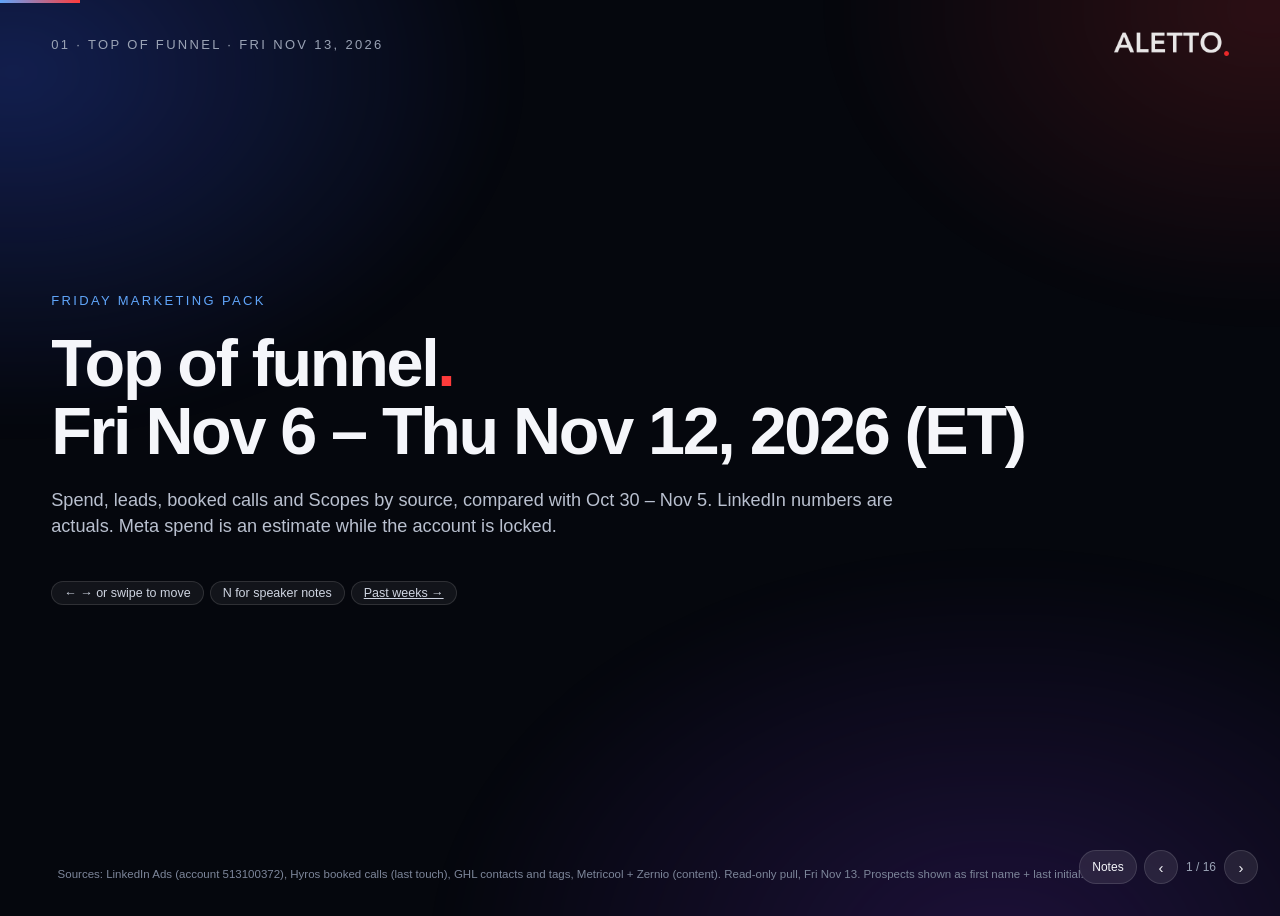
==== commit 985b735f: "GA4 VSL throughput: funnel slide real VSL/report-page visitors, new slide 5 'VSL throughput by sourc" ====
--- a/index.html
+++ b/index.html
@@ -245,6 +245,11 @@
 .cslide .card{padding:14px 18px}
 .cslide h2{margin-bottom:4px}
 @media (max-width:820px){.cslide ul.clean li{font-size:13.5px}}
+
+/* scoreboard slide: fit 12 rows on short laptop screens (1280x720) */
+@media (min-width:821px) and (max-height:800px){.sbtab td,.sbtab th{padding:2px 7px;font-size:12px;line-height:1.3}.sbslide .kpi{padding:10px 16px}.sbslide .kpi .v{font-size:clamp(26px,2.6vw,34px)}.sbslide .sub{margin-bottom:8px}}
+
+.gaps6 .flag{padding:14px 16px}.gaps6 .flag b{font-size:15.5px}.gaps6 .flag p{font-size:13px;line-height:1.42}
 </style></head><body><div class="prog" id="prog"></div><div class="deck"><section class="slide" data-title="Title"><div class="top"><span class="kicker">01 · Top of funnel · Fri Nov 13, 2026</span><img src="[data-uri]" alt="Aletto"></div>
 <div class="title-wrap"><div class="kicker" style="color:var(--blu)">Friday marketing pack</div>
 <h1>Top of funnel<span class="dot">.</span><br>Fri Nov 6 – Thu Nov 12, 2026 (ET)</h1>
@@ -271,12 +276,22 @@
 <h2>Fewer clicks and leads, but more of them qualified</h2>
 <p class="sub">Clicks 750 (767), report leads 202 (210), calls 34 (35), qualified 19 (17). LinkedIn CTR 1.76% (1.66%), CPC $2.95 ($2.71), CPM $52 ($45).</p>
 <div class="grid g2 fill" style="grid-template-columns:1.25fr 1fr">
- <div class="glass card col" style="justify-content:center"><div class="frow"><div class="bx" style="width:62%;background:rgba(96,165,250,.35)"><span>LinkedIn clicks</span>750</div><div class="cv"><b>16.4%</b>click → LinkedIn report lead (last week 17.1%)</div></div><div class="frow"><div class="bx" style="width:32%;background:rgba(167,139,250,.35)"><span>Report leads</span>202</div><div class="cv"><b>123 / 18 / 61</b>LinkedIn / Meta / organic</div></div><div class="frow"><div class="bx gapbox" style="width:38%"><span>VSL visitors</span>not tracked</div><div class="cv"><b>2–5% bar can't be checked</b>no page analytics connected</div></div><div class="frow"><div class="bx" style="width:13%;background:rgba(52,211,153,.32)"><span>Calls booked</span>34</div><div class="cv"><b>16.8%</b>report lead → booked call (last week 16.7%)</div></div><div class="frow"><div class="bx" style="width:10%;background:rgba(52,211,153,.55)"><span>Qualified</span>19</div><div class="cv"><b>56%</b>of books qualified (last week 49%)</div></div></div>
+ <div class="glass card col" style="justify-content:center"><div class="frow"><div class="bx" style="width:62%;background:rgba(96,165,250,.35)"><span>LinkedIn clicks</span>750</div><div class="cv"><b>16.4%</b>click → LinkedIn report lead (last week 17.1%)</div></div><div class="frow"><div class="bx" style="width:74%;background:rgba(96,165,250,.22)"><span>Report-page visitors</span>1,068</div><div class="cv"><b>18.9%</b>visitor → report lead, all sources (last week 18.5%)</div></div><div class="frow"><div class="bx" style="width:32%;background:rgba(167,139,250,.35)"><span>Report leads</span>202</div><div class="cv"><b>123 / 18 / 61</b>LinkedIn / Meta / organic</div></div><div class="frow"><div class="bx" style="width:38%;background:rgba(251,191,36,.30)"><span>VSL visitors</span>288</div><div class="cv"><b>11.8%</b>VSL visitor → booked call (last week 13.1%) · bar 2–5%</div></div><div class="frow"><div class="bx" style="width:13%;background:rgba(52,211,153,.32)"><span>Calls booked</span>34</div><div class="cv"><b>16.8%</b>report lead → booked call (last week 16.7%)</div></div><div class="frow"><div class="bx" style="width:10%;background:rgba(52,211,153,.55)"><span>Qualified</span>19</div><div class="cv"><b>56%</b>of books qualified (last week 49%)</div></div></div>
  <div class="glass card col"><div class="lbl">Free-report leads by source</div><div class="chart"><canvas id="cLeads"></canvas></div></div>
 </div>
-<div class="src">Report leads: GHL contacts created in the week with the free-report tag/URL or the "5 Ways" source. Books: Hyros "Free AI Strategy Call". Qualified: GHL tag. Bar widths are scaled (square root) so the small steps stay readable.</div>
-<aside class="sn"><ul><li>Organic "5 Ways" leads were the only lead source that grew (52 → 61).</li><li>VSL visitors are the missing step; GA4 fixes it (recommendation 5).</li></ul></aside></section>
-<section class="slide" data-title="Books & Scopes"><div class="top"><span class="kicker">05 · Books & Scopes by source</span><img src="[data-uri]" alt="Aletto"></div>
+<div class="src">Report leads: GHL contacts created in the week with the free-report tag/URL or the "5 Ways" source. Report-page and VSL visitors: GA4 unique users on go.aletto.ai/saasreport and /freetraining-1-7481 (ET week). Books: Hyros "Free AI Strategy Call". Qualified: GHL tag. Bar widths are scaled (square root) so the small steps stay readable.</div>
+<aside class="sn"><ul><li>Organic "5 Ways" leads were the only lead source that grew (52 → 61).</li><li>VSL visitors come from GA4 (connected Nov 13). More people see the VSL than become new leads because repeat opt-ins and email/DM clicks land there too.</li></ul></aside></section>
+<section class="slide" data-title="VSL throughput"><div class="top"><span class="kicker">05 · VSL throughput by source</span><img src="[data-uri]" alt="Aletto"></div>
+<h2>The VSL books 11.8% of visitors, well over the 2–5% bar. The leak is before it.</h2>
+<p class="sub">288 VSL visitors (267 last week) → 34 strategy calls booked (35). LinkedIn ads fell from 11.6% to 6.0% visitor → book, still above the bar. Only 27.0% of report-page visitors reach the VSL.</p>
+<div class="grid g2 fill" style="grid-template-columns:1.7fr 1fr">
+ <div class="glass card col"><div class="lbl">Report page → VSL → booked call · this week (last week) · <span style="color:var(--grn)">green = above the 2–5% bar</span></div>
+  <div class="scroll fill"><table class="tb2" style="font-size:13px"><tr><th style="text-align:left">Source</th><th>Report-page<br>visitors</th><th>→ VSL</th><th>VSL<br>visitors</th><th>Books</th><th>VSL →<br>book</th></tr><tr class=""><td style="text-align:left">LinkedIn ads</td><td>550 <span class="hint">(627)</span></td><td>24.2% <span class="hint">(22.0%)</span></td><td><b>133</b> <span class="hint">(138)</span></td><td>8 <span class="hint">(16)</span></td><td><b style="color:var(--grn)">6.0%</b> <span class="hint">(11.6%)</span></td></tr><tr class=""><td style="text-align:left">Meta ads</td><td>274 <span class="hint">(325)</span></td><td>11.3% <span class="hint">(7.7%)</span></td><td><b>31</b> <span class="hint">(25)</span></td><td>10 <span class="hint">(4)</span></td><td><b style="color:var(--grn)">32.3%</b> <span class="hint">(16.0%)</span></td></tr><tr class=""><td style="text-align:left">LinkedIn organic</td><td>163 <span class="hint">(120)</span></td><td>37.4% <span class="hint">(39.2%)</span></td><td><b>61</b> <span class="hint">(47)</span></td><td>7 <span class="hint">(10)</span></td><td><b style="color:var(--grn)">11.5%</b> <span class="hint">(21.3%)</span></td></tr><tr class=""><td style="text-align:left">Everything else<div class="hint" style="font-size:11px">direct, email, IG, YT, no source</div></td><td>103 <span class="hint">(69)</span></td><td>66.0% <span class="hint">(88.4%)</span></td><td><b>68</b> <span class="hint">(61)</span></td><td>9 <span class="hint">(5)</span></td><td><b style="color:var(--grn)">13.2%</b> <span class="hint">(8.2%)</span></td></tr><tr class="hl"><td style="text-align:left"><b>All sources</b></td><td>1,068 <span class="hint">(1,134)</span></td><td>27.0% <span class="hint">(23.5%)</span></td><td><b>288</b> <span class="hint">(267)</span></td><td>34 <span class="hint">(35)</span></td><td><b style="color:var(--grn)">11.8%</b> <span class="hint">(13.1%)</span></td></tr><tr><td style="text-align:left;color:var(--mut)">30 days (Oct 14 – Nov 12)</td><td>3,786</td><td>26.7%</td><td>1,012</td><td>130</td><td><b style="color:var(--grn)">12.8%</b></td></tr></table></div></div>
+ <div class="col" style="gap:10px"><div class="glass card flag a"><b>Biggest leak: the report page</b><p>1,068 visitors → 202 new leads (18.9%). Meta sends 274 visitors who stay ~6s and opt in at 6.6% (LinkedIn ads: ~32s, 22.4%).</p></div><div class="glass card flag a"><b>Mobile drops before the VSL</b><p>Mobile: 619 report-page visitors → 115 on the VSL (18.6%). Desktop: 448 → 171 (38.2%). Last week 16.7% vs 35.5%.</p></div><div class="glass card flag g" style="border-left-color:var(--blu)"><b>How to read it</b><p>Books are Hyros last touch in the same week, not a cohort of these visitors. Meta's 32.3% is inflated: Meta bookers often come back through email or DM, so GA4 logs their VSL visit there.</p></div></div>
+</div>
+<div class="src">GA4 (property 540656492, ET): unique users on go.aletto.ai/saasreport and /freetraining-1-7481, by session source. LinkedIn/Meta ads = utm_source linkedin / fb_ad; LinkedIn organic = linkedin.com referrer. Source rows can overlap slightly (one person, two sources). Books: Hyros strategy calls, last touch; "Everything else" books = Hyros organic other + no source.</div>
+<aside class="sn"><ul><li>VSL visitors 288 vs 267; 30 days 1,012 visitors and 130 books = 12.8%.</li><li>36 VSL visitors (12.5%) have no source in GA4.</li><li>The calendar sits on the VSL page itself, so GA4 can't see the booking yet; see Data gaps.</li><li>Per ad (VSL visitors → books, this week): deadcold 66 → 6 (9.1%); coldgraveyard 53 → 1 (1.9%); STATIC-hard-to-reach-buyers 17 → 6 (35.3%).</li></ul></aside></section>
+<section class="slide" data-title="Books & Scopes"><div class="top"><span class="kicker">06 · Books & Scopes by source</span><img src="[data-uri]" alt="Aletto"></div>
 <h2>Meta and organic booked more. LinkedIn paid halved.</h2>
 <p class="sub">Last-touch source. Meta 10 books / 6 qualified (4 / 2). LinkedIn ads 8 / 4 (16 / 6). Organic 12 / 5. Scopes 8 (6), none from LinkedIn paid.</p>
 <div class="grid g2 fill" style="grid-template-columns:1.2fr 1fr">
@@ -287,7 +302,7 @@
 </div>
 <div class="src">Hyros booked calls, last touch. "Organic (LinkedIn)" = organic with a LinkedIn referrer (probable LinkedIn). "No source" includes returning contacts the SDRs set. 4 books have no GHL match, so their qualified status is unknown.</div>
 <aside class="sn"><ul><li>Andrew S. Scope: last touch the free report, first touch the Meta STATIC-hard-to-reach-buyers ad.</li><li>LinkedIn paid had 2 last-touch Scopes last week, 0 this week.</li></ul></aside></section>
-<section class="slide" data-title="Cost by source"><div class="top"><span class="kicker">06 · Cost per qualified call & per Scope</span><img src="[data-uri]" alt="Aletto"></div>
+<section class="slide" data-title="Cost by source"><div class="top"><span class="kicker">07 · Cost per qualified call & per Scope</span><img src="[data-uri]" alt="Aletto"></div>
 <h2>Meta is the cheapest paid source on the estimate. LinkedIn cost $554 per qualified call.</h2>
 <p class="sub">All in: ~$187 per qualified call (~$200) and ~$443 per Scope (~$568). LinkedIn spent $2,214 for 0 last-touch Scopes. Meta figures use estimated spend.</p>
 <div class="grid g2" style="grid-template-columns:1fr 1fr;flex:1;min-height:0">
@@ -297,7 +312,7 @@
 <div class="glass card scroll" style="margin-top:14px;flex:none"><table class="tb2"><tr><th>Source</th><th>Spend</th><th>Books</th><th>Qualified</th><th>Scopes</th><th>$ / book</th><th>$ / qualified</th><th>$ / Scope</th></tr><tr><td>All sources <span class="tag est">estimate</span></td><td>~$3,544</td><td>34 <span class="hint">(35)</span></td><td>19 <span class="hint">(17)</span></td><td>8 <span class="hint">(6)</span></td><td>~$104 <span class="hint">(~$97)</span></td><td>~$187 <span class="hint">(~$200)</span></td><td>~$443 <span class="hint">(~$568)</span></td></tr><tr><td>LinkedIn ads</td><td>$2,214</td><td>8 <span class="hint">(16)</span></td><td>4 <span class="hint">(6)</span></td><td>0 <span class="hint">(2)</span></td><td>$277 <span class="hint">($130)</span></td><td>$554 <span class="hint">($346)</span></td><td>— <span class="hint">($1,038)</span></td></tr><tr><td>Meta ads <span class="tag est">estimate</span></td><td>~$1,330</td><td>10 <span class="hint">(4)</span></td><td>6 <span class="hint">(2)</span></td><td>2 <span class="hint">(4)</span></td><td>~$133 <span class="hint">(~$332)</span></td><td>~$222 <span class="hint">(~$665)</span></td><td>~$665 <span class="hint">(~$332)</span></td></tr><tr><td>Organic (all)</td><td>—</td><td>12 <span class="hint">(13)</span></td><td>5 <span class="hint">(7)</span></td><td>5 <span class="hint">(0)</span></td><td class="z">no ad spend</td><td class="z">no ad spend</td><td class="z">no ad spend</td></tr><tr><td>No source</td><td>—</td><td>4 <span class="hint">(2)</span></td><td>4 <span class="hint">(2)</span></td><td>1 <span class="hint">(0)</span></td><td class="z">no ad spend</td><td class="z">no ad spend</td><td class="z">no ad spend</td></tr></table></div>
 <div class="src">Last week in brackets. Spend: LinkedIn actual; Meta ~$190/day estimate. Scopes are last touch; "—" means no Scope to divide by.</div>
 <aside class="sn"><ul><li>LinkedIn per qualified went from $346 to $554.</li><li>Meta went from ~$665 to ~$222 per qualified, but the spend is an estimate.</li></ul></aside></section>
-<section class="slide" data-title="Last $5k"><div class="top"><span class="kicker">07 · Last $5k per LinkedIn campaign</span><img src="[data-uri]" alt="Aletto"></div>
+<section class="slide" data-title="Last $5k"><div class="top"><span class="kicker">08 · Last $5k per LinkedIn campaign</span><img src="[data-uri]" alt="Aletto"></div>
 <h2>bg2 EU earns its money. bg2 US looks better on the wider count.</h2>
 <p class="sub"><b>Strict</b> credits a Scope to the ad on the person's first strategy-call booking (last touch). <b>Any Strat</b> credits it if any of their strategy calls in the window came from the campaign (each person once). Windows end Nov 11; Nov 12 added no LinkedIn Scope.</p>
 <div class="grid g2 fill" style="grid-template-columns:1fr 1.15fr">
@@ -312,13 +327,13 @@
 </div>
 <div class="src">li-trim-2026-11-12: LinkedIn spend (adAnalytics, account 513100372) + Hyros Strategy first-book source + Scope-asked CSV + GHL Scope calendar + Hyros Scope calls. "Asked" = asked for a Scope. Bruce R. counts in both bg2 US and bg1 US under Any Strat.</div>
 <aside class="sn"><ul><li>The two methods agree on bg2 EU: 6 Scopes, all deadcold.</li><li>bg2 US goes 1 → 4 Scopes and bg1 US 0 → 3 under Any Strat; that is why the Nov 12 trim kept both alive.</li></ul></aside></section>
-<section class="slide" data-title="Last $5k by ad"><div class="top"><span class="kicker">08 · Last $5k · per ad</span><img src="[data-uri]" alt="Aletto"></div>
+<section class="slide" data-title="Last $5k by ad"><div class="top"><span class="kicker">09 · Last $5k · per ad</span><img src="[data-uri]" alt="Aletto"></div>
 <h2>deadcold carries EU. coldgraveyard is the only US ad with Scopes on real spend.</h2>
 <p class="sub">deadcold: $4,570 → 6 Scopes, $762 per Scope-asked. coldgraveyard: $2,965 → 1 Scope strict, 2 any-Strat, $741 per asked. datadoesn'tlie: Will H. on just $144. 2013selling's 2 Scopes are old first touches on $0 spend in the window, and its bg1 remake was rejected by LinkedIn.</p>
 <div class="grid g3 fill" style="grid-template-columns:.9fr 1.05fr 1.05fr"><div class="glass card col"><div class="l5h"><b>bg2 EU</b><span class="hint">$5,007</span></div><div class="scroll fill"><table class="tb2"><tr><th>Ad</th><th>Spend</th><th>Strict<br>asked · Scopes</th><th>Any Strat<br>asked · Scopes</th><th>$ / asked<br>(any)</th></tr><tr class="hl"><td class="ad" title="deadcold">deadcold</td><td>$4,570</td><td>6 · <b style="color:var(--grn)">6</b></td><td>6 · <b style="color:var(--grn)">6</b></td><td>$762</td></tr><tr class="hl"><td colspan="5" class="hint" style="text-align:left;white-space:normal;padding-top:0">Scopes: Milos N., Nuno F., Liban D., Manuel H., Mario S., Garry S.</td></tr><tr class=""><td class="ad" title="drypipe">drypipe</td><td>$226</td><td class="z">0 · 0</td><td class="z">0 · 0</td><td>—</td></tr><tr class=""><td class="ad" title="toetag">toetag</td><td>$83</td><td class="z">0 · 0</td><td class="z">0 · 0</td><td>—</td></tr><tr class=""><td class="ad" title="STATIC-inmails-map-eu">STATIC-inmails-ma…</td><td>$55</td><td class="z">0 · 0</td><td class="z">0 · 0</td><td>—</td></tr></table></div></div><div class="glass card col"><div class="l5h"><b>bg2 US</b><span class="hint">$5,002</span></div><div class="scroll fill"><table class="tb2"><tr><th>Ad</th><th>Spend</th><th>Strict<br>asked · Scopes</th><th>Any Strat<br>asked · Scopes</th><th>$ / asked<br>(any)</th></tr><tr class="hl"><td class="ad" title="coldgraveyard">coldgraveyard</td><td>$2,965</td><td>2 · <b style="color:var(--grn)">1</b></td><td>4 · <b style="color:var(--grn)">2</b></td><td>$741</td></tr><tr class="hl"><td colspan="5" class="hint" style="text-align:left;white-space:normal;padding-top:0">Scopes: Bruce R., Dan K.</td></tr><tr class="lo"><td class="ad" title="coldemail">coldemail</td><td>$1,219</td><td class="z">0 · 0</td><td class="z">0 · 0</td><td>—</td></tr><tr class=""><td class="ad" title="colddead">colddead</td><td>$699</td><td class="z">0 · 0</td><td class="z">0 · 0</td><td>—</td></tr><tr class=""><td class="ad" title="drypipe">drypipe</td><td>$83</td><td class="z">0 · 0</td><td class="z">0 · 0</td><td>—</td></tr><tr class="hl"><td class="ad" title="Duplicate_Ad_3_11May2026">Duplicate_Ad_3_11…</td><td>$0</td><td class="z">0 · 0</td><td>2 · <b style="color:var(--grn)">2</b></td><td>$0 spend</td></tr><tr class="hl"><td colspan="5" class="hint" style="text-align:left;white-space:normal;padding-top:0">Scopes: Dave B., Howard A.</td></tr></table></div></div><div class="glass card col"><div class="l5h"><b>bg1 US</b><span class="hint">$5,039</span></div><div class="scroll fill"><table class="tb2"><tr><th>Ad</th><th>Spend</th><th>Strict<br>asked · Scopes</th><th>Any Strat<br>asked · Scopes</th><th>$ / asked<br>(any)</th></tr><tr class="lo"><td class="ad" title="colddead">colddead</td><td>$2,744</td><td class="z">0 · 0</td><td class="z">0 · 0</td><td>—</td></tr><tr class="lo"><td class="ad" title="drypipe2">drypipe2</td><td>$1,946</td><td>1 · <b style="color:inherit">0</b></td><td>1 · <b style="color:inherit">0</b></td><td>$1,946</td></tr><tr class="hl"><td class="ad" title="datadoesn&#x27;tlie">datadoesn&#x27;tlie</td><td>$144</td><td class="z">0 · 0</td><td>1 · <b style="color:var(--grn)">1</b></td><td>$144</td></tr><tr class="hl"><td colspan="5" class="hint" style="text-align:left;white-space:normal;padding-top:0">Scopes: Will H.</td></tr><tr class=""><td class="ad" title="freebook">freebook</td><td>$108</td><td class="z">0 · 0</td><td class="z">0 · 0</td><td>—</td></tr><tr class=""><td class="ad" title="Duplicate_googletranslate">Duplicate_googlet…</td><td>$85</td><td class="z">0 · 0</td><td class="z">0 · 0</td><td>—</td></tr><tr class="hl"><td class="ad" title="2013selling">2013selling</td><td>$0</td><td class="z">0 · 0</td><td>3 · <b style="color:var(--grn)">2</b></td><td>$0 spend</td></tr><tr class="hl"><td colspan="5" class="hint" style="text-align:left;white-space:normal;padding-top:0">Scopes: Bruce R., Sikesdorsey I.</td></tr></table></div></div></div>
 <div class="src">Rows: ads with $50+ in the window or any Scope/asked credit. Green = has a Scope; red = $1k+ with none. "Duplicate_Ad_3" and "2013selling" spent $0 in the window; their credit comes from first touches before it.</div>
 <aside class="sn"><ul><li>The per-ad view is why recommendation 2 sets a ~$1k test on bg2 US remakes before moving money to deadcold.</li><li>coldemail ($1,219) and colddead ($2,744 in bg1) booked Strats but no Scope-asked under either method.</li></ul></aside></section>
-<section class="slide" data-title="Creatives"><div class="top"><span class="kicker">09 · Creative winners & losers</span><img src="[data-uri]" alt="Aletto"></div>
+<section class="slide" data-title="Creatives"><div class="top"><span class="kicker">10 · Creative winners & losers</span><img src="[data-uri]" alt="Aletto"></div>
 <h2>One LinkedIn ad and one Meta static did most of the booking</h2>
 <p class="sub">Paid last-touch books by ad this week. LinkedIn spend is actual; Meta spend per ad can't be seen.</p>
 <div class="grid g3 fill" style="grid-template-columns:1fr 1.1fr 1fr">
@@ -328,7 +343,7 @@
 </div>
 <div class="src">Hyros last-touch ad on each strategy call; GHL qualified tag; LinkedIn creative report. Report leads from GHL UTM content.</div>
 <aside class="sn"><ul><li>coldgraveyard spent the most for 1 book; bg2 US gets the US-first remakes test.</li><li>ghosted_v2 already paused Nov 12.</li></ul></aside></section>
-<section class="slide" data-title="Fatigue"><div class="top"><span class="kicker">10 · Fatigue radar</span><img src="[data-uri]" alt="Aletto"></div>
+<section class="slide" data-title="Fatigue"><div class="top"><span class="kicker">11 · Fatigue radar</span><img src="[data-uri]" alt="Aletto"></div>
 <h2>LinkedIn is getting more expensive to show</h2>
 <p class="sub">Account CPM went $45 → $52 week on week and rose from $46 to $58 a day between Nov 6 and Nov 12. Frequency is creeping up in both bg2 campaigns. Meta frequency, CPM and CTR can't be seen.</p>
 <div class="grid g2 fill" style="grid-template-columns:1.25fr 1fr">
@@ -337,25 +352,25 @@
 </div>
 <div class="src">LinkedIn campaign daily and account daily reports. Frequency = impressions ÷ reach for the week. bg1 US Nov 12 jump reflects the $15 → $40 budget change.</div>
 <aside class="sn"><ul><li>Rule of thumb: rotate creative before frequency passes ~2 on cold audiences.</li></ul></aside></section>
-<section class="slide" data-title="Content scoreboard"><div class="top"><span class="kicker">11 · Content · platform scoreboard</span><img src="[data-uri]" alt="Aletto"></div>
+<section class="slide sbslide" data-title="Content scoreboard"><div class="top"><span class="kicker">12 · Content · platform scoreboard</span><img src="[data-uri]" alt="Aletto"></div>
 <h2>729 posts, 508k views. Threads brings the reach; LinkedIn brings the leads.</h2><p class="sub">Jake + Aletto, every platform Metricool reads, Fri Nov 6 – Thu Nov 12 ET vs the week before. Views up 2.5×, mostly from Threads (440k views, 52 engagements). LinkedIn text posts drove the conversation: 106 of Jake's 122 LinkedIn comments.</p>
 <div class="grid g4 g3k" style="margin-bottom:12px"><div class="glass card kpi"><div class="lbl">Posts</div><div class="v" style="">729</div><div class="deltas"><span class="fl0">▲ +43%</span><span>last week 511</span></div></div><div class="glass card kpi"><div class="lbl">Views / impressions</div><div class="v" style="">508,296</div><div class="deltas"><span class="up">▲ +151%</span><span>last week 202,648</span></div></div><div class="glass card kpi"><div class="lbl">Engagements</div><div class="v" style="">792</div><div class="deltas"><span class="up">▲ +20%</span><span>last week 659</span></div></div><div class="glass card kpi"><div class="lbl">Organic report leads</div><div class="v" style="color:var(--grn)">61</div><div class="deltas"><span class="up">▲ +17%</span><span>last week 52</span></div></div></div>
-<div class="glass card fill scroll"><table class="tb2"><tr><th style="text-align:left">Brand · platform</th><th>Posts (last wk)</th><th>Views</th><th>vs last wk</th><th>Reach</th><th>Likes</th><th>Comments</th><th>Shares</th><th>Saves</th><th>Eng. rate</th><th>Clicks</th><th>Report leads</th></tr><tr class="hl"><td class="ad" style="text-align:left">Jake · LinkedIn</td><td>73<span class="hint"> (41)</span></td><td><b>15,231</b></td><td><span class="up">+139%</span></td><td>10,163</td><td>70</td><td>122</td><td>4</td><td>0</td><td>1.29%</td><td>—</td><td><b style="color:var(--grn)">56*</b></td></tr><tr class=""><td class="ad" style="text-align:left">Jake · Instagram</td><td>122<span class="hint"> (70)</span></td><td><b>37,209</b></td><td><span class="up">+78%</span></td><td>29,080</td><td>192</td><td>7</td><td>46</td><td>62</td><td>0.83%</td><td>—</td><td><span class="z">0</span></td></tr><tr class=""><td class="ad" style="text-align:left">Jake · Threads</td><td>230<span class="hint"> (166)</span></td><td><b>440,367</b></td><td><span class="up">+167%</span></td><td>—</td><td>41</td><td>8</td><td>3</td><td>0</td><td>0.01%</td><td>—</td><td><span class="z">0</span></td></tr><tr class=""><td class="ad" style="text-align:left">Jake · X</td><td>184<span class="hint"> (180)</span></td><td><b>4,618</b></td><td><span class="dn">-7%</span></td><td>—</td><td>52</td><td>50</td><td>4</td><td>1</td><td>2.32%</td><td>38</td><td><span class="z">0</span></td></tr><tr class=""><td class="ad" style="text-align:left">Jake · TikTok</td><td>25<span class="hint"> (19)</span></td><td><b>4,419</b></td><td><span class="up">+71%</span></td><td>—</td><td>102</td><td>2</td><td>2</td><td>0</td><td>2.4%</td><td>—</td><td><span class="z">0</span></td></tr><tr class=""><td class="ad" style="text-align:left">Jake · YouTube</td><td>14<span class="hint"> (18)</span></td><td><b>1,199</b></td><td><span class="dn">-13%</span></td><td>—</td><td>3</td><td>0</td><td>1</td><td>0</td><td>0.33%</td><td>—</td><td><span class="z">0</span></td></tr><tr class=""><td class="ad" style="text-align:left">Aletto · LinkedIn page</td><td>19<span class="hint"> (0)</span></td><td><b>389</b></td><td><span class="hint">new</span></td><td>—</td><td>5</td><td>0</td><td>3</td><td>0</td><td>2.06%</td><td>7</td><td><span class="z">—</span></td></tr><tr class=""><td class="ad" style="text-align:left">Aletto · Instagram</td><td>8<span class="hint"> (0)</span></td><td><b>614</b></td><td><span class="hint">new</span></td><td>494</td><td>2</td><td>0</td><td>1</td><td>0</td><td>0.49%</td><td>—</td><td><span class="z">—</span></td></tr><tr class=""><td class="ad" style="text-align:left">Aletto · Facebook</td><td>44<span class="hint"> (17)</span></td><td><b>4,198</b></td><td><span class="up">+170%</span></td><td>17</td><td>7</td><td>0</td><td>0</td><td>0</td><td>0.17%</td><td>—</td><td><span class="z">0</span></td></tr><tr class=""><td class="ad" style="text-align:left">Aletto · YouTube</td><td>10<span class="hint"> (0)</span></td><td><b>52</b></td><td><span class="hint">new</span></td><td>—</td><td>1</td><td>1</td><td>0</td><td>0</td><td>3.85%</td><td>—</td><td><span class="z">—</span></td></tr>
+<div class="glass card fill scroll"><table class="tb2 sbtab"><tr><th style="text-align:left">Brand · platform</th><th>Posts (last wk)</th><th>Views</th><th>vs last wk</th><th>Reach</th><th>Likes</th><th>Comments</th><th>Shares</th><th>Saves</th><th>Eng. rate</th><th>Clicks</th><th>Report leads</th></tr><tr class="hl"><td class="ad" style="text-align:left">Jake · LinkedIn</td><td>73<span class="hint"> (41)</span></td><td><b>15,231</b></td><td><span class="up">+139%</span></td><td>10,163</td><td>70</td><td>122</td><td>4</td><td>0</td><td>1.29%</td><td>—</td><td><b style="color:var(--grn)">56*</b></td></tr><tr class=""><td class="ad" style="text-align:left">Jake · Instagram</td><td>122<span class="hint"> (70)</span></td><td><b>37,209</b></td><td><span class="up">+78%</span></td><td>29,080</td><td>192</td><td>7</td><td>46</td><td>62</td><td>0.83%</td><td>—</td><td><span class="z">0</span></td></tr><tr class=""><td class="ad" style="text-align:left">Jake · Threads</td><td>230<span class="hint"> (166)</span></td><td><b>440,367</b></td><td><span class="up">+167%</span></td><td>—</td><td>41</td><td>8</td><td>3</td><td>0</td><td>0.01%</td><td>—</td><td><span class="z">0</span></td></tr><tr class=""><td class="ad" style="text-align:left">Jake · X</td><td>184<span class="hint"> (180)</span></td><td><b>4,618</b></td><td><span class="dn">-7%</span></td><td>—</td><td>52</td><td>50</td><td>4</td><td>1</td><td>2.32%</td><td>38</td><td><span class="z">0</span></td></tr><tr class=""><td class="ad" style="text-align:left">Jake · TikTok</td><td>25<span class="hint"> (19)</span></td><td><b>4,419</b></td><td><span class="up">+71%</span></td><td>—</td><td>102</td><td>2</td><td>2</td><td>0</td><td>2.4%</td><td>—</td><td><span class="z">0</span></td></tr><tr class=""><td class="ad" style="text-align:left">Jake · YouTube</td><td>14<span class="hint"> (18)</span></td><td><b>1,199</b></td><td><span class="dn">-13%</span></td><td>—</td><td>3</td><td>0</td><td>1</td><td>0</td><td>0.33%</td><td>—</td><td><span class="z">0</span></td></tr><tr class=""><td class="ad" style="text-align:left">Aletto · LinkedIn page</td><td>19<span class="hint"> (0)</span></td><td><b>389</b></td><td><span class="hint">new</span></td><td>—</td><td>5</td><td>0</td><td>3</td><td>0</td><td>2.06%</td><td>7</td><td><span class="z">—</span></td></tr><tr class=""><td class="ad" style="text-align:left">Aletto · Instagram</td><td>8<span class="hint"> (0)</span></td><td><b>614</b></td><td><span class="hint">new</span></td><td>494</td><td>2</td><td>0</td><td>1</td><td>0</td><td>0.49%</td><td>—</td><td><span class="z">—</span></td></tr><tr class=""><td class="ad" style="text-align:left">Aletto · Facebook</td><td>44<span class="hint"> (17)</span></td><td><b>4,198</b></td><td><span class="up">+170%</span></td><td>17</td><td>7</td><td>0</td><td>0</td><td>0</td><td>0.17%</td><td>—</td><td><span class="z">0</span></td></tr><tr class=""><td class="ad" style="text-align:left">Aletto · YouTube</td><td>10<span class="hint"> (0)</span></td><td><b>52</b></td><td><span class="hint">new</span></td><td>—</td><td>1</td><td>1</td><td>0</td><td>0</td><td>3.85%</td><td>—</td><td><span class="z">—</span></td></tr>
 <tr><td style="text-align:left"><b>Total</b></td><td><b>729</b><span class="hint"> (511)</span></td><td><b>508,296</b></td><td><span class="up">+151%</span></td><td>39,754</td><td>475</td><td>190</td><td>64</td><td>63</td><td>0.16%</td><td>45</td><td><b>61</b></td></tr></table></div>
 <div class="src">Metricool post analytics (pulled Fri Nov 13, lifetime-to-date per post), cross-checked with Zernio (Threads / Instagram / TikTok / company page within ~10%). Views = platform views; LinkedIn and X = impressions. Engagements = likes + comments + shares/reposts + saves. Clicks: X profile clicks, LinkedIn page clicks. *Report leads = GHL first-touch referrer; 56 "linkedin.com" leads can't be split between Jake's profile and the company page. 5 organic leads had no referrer. Facebook page counted once (Aletto).</div>
 <aside class="sn"><ul><li>Threads = 87% of all views but 7% of engagements and 0 leads.</li><li>LinkedIn: text posts median 160 impressions vs video 64.</li><li>Jake LinkedIn row includes reposts with comments (e.g. the Nov 8 reply to Jack Porter, 3,145 impressions).</li></ul></aside></section>
-<section class="slide" data-title="Organic leads by source"><div class="top"><span class="kicker">12 · Content · organic leads by source</span><img src="[data-uri]" alt="Aletto"></div>
+<section class="slide" data-title="Organic leads by source"><div class="top"><span class="kicker">13 · Content · organic leads by source</span><img src="[data-uri]" alt="Aletto"></div>
 <h2>LinkedIn organic brought in the leads. Instagram and YouTube brought none.</h2><p class="sub">Of 61 organic free-report leads, 56 came from LinkedIn (first touch) and 5 had no referrer. Instagram and YouTube: 0 report leads and 0 Scopes. Instagram had 1 strategy call (not qualified); YouTube had none.</p>
 <div class="grid g2 fill" style="grid-template-columns:1fr 1.25fr">
  <div class="glass card col"><div class="lbl">Organic free-report leads by first-touch source, this week vs last</div><div class="chart"><canvas id="cOrg"></canvas></div></div>
  <div class="glass card col"><div class="lbl">Strategy calls · qualified · Scopes by organic source (Hyros)</div>
-  <div class="scroll fill" style="margin-top:6px"><table class="tb2"><tr><th style="text-align:left">Source</th><th colspan="3">First touch<br><span class="hint">Strat · qual · Scope</span></th><th colspan="3">Last touch<br><span class="hint">Strat · qual · Scope</span></th><th style="text-align:left">Scopes</th></tr><tr class="hl"><td style="text-align:left" class="ad">LinkedIn organic</td><td>8</td><td>4</td><td>4</td><td>7</td><td>3</td><td>3</td><td style="text-align:left;color:var(--mut);white-space:normal">Paul S., Marcus P., Manuel M., Fredj R.</td></tr><tr class=""><td style="text-align:left" class="ad">Instagram</td><td>1</td><td><span class="z">0</span></td><td><span class="z">0</span></td><td>1</td><td><span class="z">0</span></td><td><span class="z">0</span></td><td style="text-align:left;color:var(--mut);white-space:normal"></td></tr><tr class=""><td style="text-align:left" class="ad">YouTube</td><td><span class="z">0</span></td><td><span class="z">0</span></td><td><span class="z">0</span></td><td><span class="z">0</span></td><td><span class="z">0</span></td><td><span class="z">0</span></td><td style="text-align:left;color:var(--mut);white-space:normal"></td></tr><tr class=""><td style="text-align:left" class="ad">X</td><td><span class="z">0</span></td><td><span class="z">0</span></td><td><span class="z">0</span></td><td><span class="z">0</span></td><td><span class="z">0</span></td><td><span class="z">0</span></td><td style="text-align:left;color:var(--mut);white-space:normal"></td></tr><tr class=""><td style="text-align:left" class="ad">Threads</td><td><span class="z">0</span></td><td><span class="z">0</span></td><td><span class="z">0</span></td><td><span class="z">0</span></td><td><span class="z">0</span></td><td><span class="z">0</span></td><td style="text-align:left;color:var(--mut);white-space:normal"></td></tr><tr class=""><td style="text-align:left" class="ad">TikTok</td><td><span class="z">0</span></td><td><span class="z">0</span></td><td><span class="z">0</span></td><td><span class="z">0</span></td><td><span class="z">0</span></td><td><span class="z">0</span></td><td style="text-align:left;color:var(--mut);white-space:normal"></td></tr><tr class=""><td style="text-align:left" class="ad">Facebook organic</td><td><span class="z">0</span></td><td><span class="z">0</span></td><td><span class="z">0</span></td><td>1</td><td><span class="z">0</span></td><td><span class="z">0</span></td><td style="text-align:left;color:var(--mut);white-space:normal"></td></tr><tr class=""><td style="text-align:left" class="ad">Google organic</td><td><span class="z">0</span></td><td><span class="z">0</span></td><td><span class="z">0</span></td><td>2</td><td>2</td><td>1</td><td style="text-align:left;color:var(--mut);white-space:normal">Manuel M.</td></tr><tr class=""><td style="text-align:left" class="ad">Email</td><td><span class="z">0</span></td><td><span class="z">0</span></td><td><span class="z">0</span></td><td>1</td><td><span class="z">0</span></td><td><span class="z">0</span></td><td style="text-align:left;color:var(--mut);white-space:normal"></td></tr><tr class=""><td style="text-align:left" class="ad">Free report (nurture)</td><td><span class="z">0</span></td><td><span class="z">0</span></td><td><span class="z">0</span></td><td><span class="z">0</span></td><td><span class="z">0</span></td><td>1</td><td style="text-align:left;color:var(--mut);white-space:normal">Andrew S.</td></tr>
+  <div class="scroll fill" style="margin-top:6px"><table class="tb2"><tr><th style="text-align:left">Source</th><th colspan="3">First touch<br><span class="hint">Strat · qual · Scope</span></th><th colspan="3">Last touch<br><span class="hint">Strat · qual · Scope</span></th><th style="text-align:left">Scopes</th></tr><tr class="hl"><td style="text-align:left" class="ad">LinkedIn organic</td><td>8</td><td>4</td><td>4</td><td>7</td><td>3</td><td>3</td><td style="text-align:left;color:var(--mut);white-space:normal">Paul S., Marcus P., Manuel M., Fredj R.</td></tr><tr class=""><td style="text-align:left" class="ad">Instagram</td><td>1</td><td><span class="z">0</span></td><td><span class="z">0</span></td><td>1</td><td><span class="z">0</span></td><td><span class="z">0</span></td><td style="text-align:left;color:var(--mut);white-space:normal"></td></tr><tr class=""><td style="text-align:left" class="ad">YouTube</td><td><span class="z">0</span></td><td><span class="z">0</span></td><td><span class="z">0</span></td><td><span class="z">0</span></td><td><span class="z">0</span></td><td><span class="z">0</span></td><td style="text-align:left;color:var(--mut);white-space:normal"></td></tr><tr class=""><td style="text-align:left" class="ad">X</td><td><span class="z">0</span></td><td><span class="z">0</span></td><td><span class="z">0</span></td><td><span class="z">0</span></td><td><span class="z">0</span></td><td><span class="z">0</span></td><td style="text-align:left;color:var(--mut);white-space:normal"></td></tr><tr class=""><td style="text-align:left" class="ad">Facebook organic</td><td><span class="z">0</span></td><td><span class="z">0</span></td><td><span class="z">0</span></td><td>1</td><td><span class="z">0</span></td><td><span class="z">0</span></td><td style="text-align:left;color:var(--mut);white-space:normal"></td></tr><tr class=""><td style="text-align:left" class="ad">Google organic</td><td><span class="z">0</span></td><td><span class="z">0</span></td><td><span class="z">0</span></td><td>2</td><td>2</td><td>1</td><td style="text-align:left;color:var(--mut);white-space:normal">Manuel M.</td></tr><tr class=""><td style="text-align:left" class="ad">Email</td><td><span class="z">0</span></td><td><span class="z">0</span></td><td><span class="z">0</span></td><td>1</td><td><span class="z">0</span></td><td><span class="z">0</span></td><td style="text-align:left;color:var(--mut);white-space:normal"></td></tr><tr class=""><td style="text-align:left" class="ad">Free report (nurture)</td><td><span class="z">0</span></td><td><span class="z">0</span></td><td><span class="z">0</span></td><td><span class="z">0</span></td><td><span class="z">0</span></td><td>1</td><td style="text-align:left;color:var(--mut);white-space:normal">Andrew S.</td></tr>
   <tr><td style="text-align:left"><b>All organic</b></td><td><b>9</b></td><td><b>4</b></td><td><b>4</b></td><td><b>12</b></td><td><b>5</b></td><td><b>5</b></td><td></td></tr></table></div>
   <p class="hint" style="margin-top:8px;font-size:12.5px;line-height:1.45">Paid, for scale (first touch): Meta 11 · 6 · 3, LinkedIn ads 10 · 5 · 0, no source 4 · 4 · 1. Hyros source links are per channel (li, ig, fb…), not per post, so no single post can be credited with a lead yet.</p></div>
 </div>
 <div class="src">Leads: GHL contacts created in the week (free-report tag/URL or "5 Ways" source), first-touch referrer / in-app browser (LinkedInApp, Instagram). Books: Hyros "Free AI Strategy Call" and "Scope Call", first and last touch; qualified = GHL tag. Prospects shown as first name + last initial.</div>
 <aside class="sn"><ul><li>Instagram last week: 3 report leads and 1 qualified strategy call; this week 0 leads and 1 unqualified call.</li><li>Google organic (last touch) booked 2 qualified calls and Manuel M.'s Scope; his first touch was LinkedIn organic.</li></ul></aside></section>
-<section class="slide cslide" data-title="Hot post, hooks & tests"><div class="top"><span class="kicker">13 · Content · hot post, hooks & tests</span><img src="[data-uri]" alt="Aletto"></div>
+<section class="slide cslide" data-title="Hot post, hooks & tests"><div class="top"><span class="kicker">14 · Content · hot post, hooks & tests</span><img src="[data-uri]" alt="Aletto"></div>
 <h2>#1 post, 5 hooks, 3 super hooks, 5 tests</h2>
 <p class="sub">Built from what drove leads (LinkedIn text posts with numbers from our own data) and from the language Scope buyers used on their strategy calls (cold outreach failing, trade shows burning money, founder-led sales hitting a ceiling).</p>
 <div class="grid g3 fill" style="grid-template-columns:1.05fr 1fr 1.15fr;align-items:stretch">
@@ -367,19 +382,19 @@
 </div>
 <div class="src">Hot post = #1 by engagement on the platform that produced the organic leads; post-level lead tracking doesn't exist yet (test 1 fixes that). Scope-buyer language: us-qualified-remakes-2026-11-09/scope_buyer_patterns.md (Fathom strategy-call summaries, n=9). Nothing posted or changed.</div>
 <aside class="sn"><ul><li>Hooks are drafts for Jake / the content team. Nothing is scheduled.</li><li>Super hooks are deliberately bolder; run them as LinkedIn text posts first.</li></ul></aside></section>
-<section class="slide" data-title="Recommendations"><div class="top"><span class="kicker">14 · Recommendations</span><img src="[data-uri]" alt="Aletto"></div>
+<section class="slide" data-title="Recommendations"><div class="top"><span class="kicker">15 · Recommendations</span><img src="[data-uri]" alt="Aletto"></div>
 <h2>Five moves, all waiting on Jake's go <span class="tag pend" style="font-size:13px;vertical-align:middle">awaiting go</span></h2>
 <p class="sub">Nothing below has been changed live. The Nov 12 budget changes are the only live edits this week.</p>
-<div class="grid g2 fill recs" style="align-content:center"><div class="glass card rc"><div class="num">1</div><div><b>Hold the Nov 12 budgets for a full week</b><p>Judge them next Friday on 7-day books and last-$5k Scopes. Let static-test-US end Sun Nov 15 as planned ($172 this week, 0 books) and don't move its money. Leave rt-vsl uncapped.</p></div></div><div class="glass card rc"><div class="num">2</div><div><b>Refresh bg2 US with the US-first qualifying remakes</b><p>Same $100/day. If the next ~$1k there still books 0 Scopes, move that budget flat into deadcold EU.</p></div></div><div class="glass card rc"><div class="num">3</div><div><b>Prep a deadcold variant</b><p>Same hook, new visual. Rotate it in before EU frequency passes ~2 (it's 1.50 now).</p></div></div><div class="glass card rc"><div class="num">4</div><div><b>Run the Nov 4 Meta plan when Facebook is ready</b><p>Meta booked 10 calls / 6 qualified and 2 Scopes on an estimated $1,330. Run the pinned plan on the new brand account at flat total spend so it becomes measurable.</p></div></div><div class="glass card rc"><div class="num">5</div><div><b>Reuse the testimonial and connect GA4</b><p>Repost the Healthcare Revenue Group testimonial from Jake's personal LinkedIn and as a static ad. Connect GA4 (or another page tracker) so next week can show VSL visitor → book % against the 2–5% bar.</p></div></div></div>
+<div class="grid g2 fill recs" style="align-content:center"><div class="glass card rc"><div class="num">1</div><div><b>Hold the Nov 12 budgets for a full week</b><p>Judge them next Friday on 7-day books and last-$5k Scopes. Let static-test-US end Sun Nov 15 as planned ($172 this week, 0 books) and don't move its money. Leave rt-vsl uncapped.</p></div></div><div class="glass card rc"><div class="num">2</div><div><b>Refresh bg2 US with the US-first qualifying remakes</b><p>Same $100/day. If the next ~$1k there still books 0 Scopes, move that budget flat into deadcold EU.</p></div></div><div class="glass card rc"><div class="num">3</div><div><b>Prep a deadcold variant</b><p>Same hook, new visual. Rotate it in before EU frequency passes ~2 (it's 1.50 now).</p></div></div><div class="glass card rc"><div class="num">4</div><div><b>Run the Nov 4 Meta plan when Facebook is ready</b><p>Meta booked 10 calls / 6 qualified and 2 Scopes on an estimated $1,330. Run the pinned plan on the new brand account at flat total spend so it becomes measurable.</p></div></div><div class="glass card rc"><div class="num">5</div><div><b>Reuse the testimonial and track the booking</b><p>Repost the Healthcare Revenue Group testimonial from Jake's personal LinkedIn and as a static ad. GA4 is now connected (VSL slide). Next: add a GA4 booking event on the VSL calendar and fix the ad UTMs, so visitor → book can be read per person and per ad.</p></div></div></div>
 <div class="src">Recommendations only. US-first qualifying remakes: us-qualified-remakes-2026-11-09. Meta plan: pinned Nov 4 plan.</div>
 <aside class="sn"><ul><li>Ask for a yes/no on each of the five.</li></ul></aside></section>
-<section class="slide" data-title="Data gaps"><div class="top"><span class="kicker">15 · Data gaps & how to read this</span><img src="[data-uri]" alt="Aletto"></div>
+<section class="slide" data-title="Data gaps"><div class="top"><span class="kicker">16 · Data gaps & how to read this</span><img src="[data-uri]" alt="Aletto"></div>
 <h2>What we can't see yet</h2>
 <p class="sub">Each gap below is labelled wherever it touches a number in this deck.</p>
-<div class="grid g2 gaps" style="align-content:start"><div class="glass card flag a" style=""><b>Meta spend is an estimate</b><p>The Aletto Meta ad account is locked. ~$190/day × 7 = ~$1,330, the same method as every pack. Meta CTR, CPM and frequency can't be seen.</p></div><div class="glass card flag a" style=""><b>VSL and report-page visitors aren't tracked</b><p>No page analytics is connected, so the 2–5% visitor → book check can't be done. Report lead → book (16.8%) is the stand-in.</p></div><div class="glass card flag a" style=""><b>Organic leads can't be tied to single posts</b><p>Metricool now reads every platform, Jake's LinkedIn included. But GHL only records "linkedin.com" as the referrer and Hyros only records a channel (li, ig), so a lead can't be credited to one post yet. Per-post tracked links fix this (content test 1).</p></div><div class="glass card flag a" style=""><b>4 books have no CRM match</b><p>Their booking email isn't in GHL, so qualified status is unknown. They're not counted as qualified.</p></div><div class="glass card flag g" style="border-left-color:var(--blu)"><b>SDR-calendar books are excluded</b><p>Sales-set calls aren't in Hyros. Closer reports those.</p></div></div>
-<div class="glass card" style="margin-top:16px"><div class="lbl">Method</div><p class="hint" style="font-size:13.5px;line-height:1.5;color:#c3c9d6">Week = Fri–Thu Eastern time vs the week before. LinkedIn: Ryze LinkedIn Ads reports, account 513100372 (campaign, creative and daily views agree: $2,214.46 / 750 clicks). Books: Hyros "Free AI Strategy Call", last touch. Scopes: Hyros "Scope Call". Qualified: GHL tag matched by booking email. Leads: GHL contacts by date added. Content: Metricool post analytics, cross-checked with Zernio. Built Fri Nov 13, 2026, read-only.</p></div>
+<div class="grid g3 gaps gaps6" style="align-content:start;grid-template-columns:repeat(3,1fr)"><div class="glass card flag a" style=""><b>Meta spend is an estimate</b><p>The Aletto Meta ad account is locked. ~$190/day × 7 = ~$1,330, the same method as every pack. Meta CTR, CPM and frequency can't be seen.</p></div><div class="glass card flag a" style=""><b>GA4 can't see the booking yet</b><p>The strategy-call calendar sits on the VSL page and GA4 has 0 key events set up. /confirmed had 2 visitors vs 34 books. So visitor → book is GA4 visitors ÷ Hyros books, not tracked per person. Fix: fire a GA4 "book_call" event when the calendar books (or redirect it to /confirmed) and mark it a key event.</p></div><div class="glass card flag a" style=""><b>Ad UTMs land in the wrong fields</b><p>LinkedIn ads put the campaign name in utm_medium and all share utm_campaign "aletto-fr/lt-winners"; Meta uses utm_source "fb_ad". GA4 files LinkedIn paid as Organic Social and Meta as Unassigned, so its channel reports are wrong (the ad name in utm_content is fine). Fix: utm_source=linkedin or facebook, utm_medium=paid_social, utm_campaign=campaign; keep utm_content=ad.</p></div><div class="glass card flag a" style=""><b>12.5% of VSL visitors have no source</b><p>36 of 288 VSL visitors show (not set) in GA4, so they sit in "Everything else". VSL watch time isn't tracked either (no video events); the only signal is ~73s average engagement per visitor.</p></div><div class="glass card flag a" style=""><b>Organic leads can't be tied to single posts</b><p>Metricool now reads every platform, Jake's LinkedIn included. But GHL only records "linkedin.com" as the referrer and Hyros only records a channel (li, ig), so a lead can't be credited to one post yet. Per-post tracked links fix this (content test 1).</p></div><div class="glass card flag g" style="border-left-color:var(--blu)"><b>4 unmatched books · SDR calls excluded</b><p>Their booking email isn't in GHL, so qualified status is unknown. They're not counted as qualified. Sales-set calls aren't in Hyros. Closer reports those.</p></div></div>
+<div class="glass card" style="margin-top:16px"><div class="lbl">Method</div><p class="hint" style="font-size:13.5px;line-height:1.5;color:#c3c9d6">Week = Fri–Thu Eastern time vs the week before. LinkedIn: Ryze LinkedIn Ads reports, account 513100372 (campaign, creative and daily views agree: $2,214.46 / 750 clicks). Books: Hyros "Free AI Strategy Call", last touch. Scopes: Hyros "Scope Call". Qualified: GHL tag matched by booking email. Leads: GHL contacts by date added. Page visitors: GA4 property 540656492 (ET), unique users. Content: Metricool post analytics, cross-checked with Zernio. Built Fri Nov 13, 2026, read-only.</p></div>
 <div class="src">Rebuilt weekly from the Friday pack with build.py. Past weeks: /archive/.</div>
-<aside class="sn"><ul><li>Biggest unlock: GA4 on the VSL page, then Meta access.</li></ul></aside></section></div>
+<aside class="sn"><ul><li>Biggest unlock now: a GA4 booking event on the VSL calendar, so visitor → book is measured per person instead of matched to Hyros totals.</li></ul></aside></section></div>
 <div class="notes glass" id="notes"><h4>Speaker notes</h4><div id="notesBody"></div></div>
 <div class="nav"><button class="nbtn" id="nbtn" title="Speaker notes (N)">Notes</button><button id="prev" aria-label="Previous">‹</button><span id="pg"></span><button id="next" aria-label="Next">›</button></div>
 <script>/**
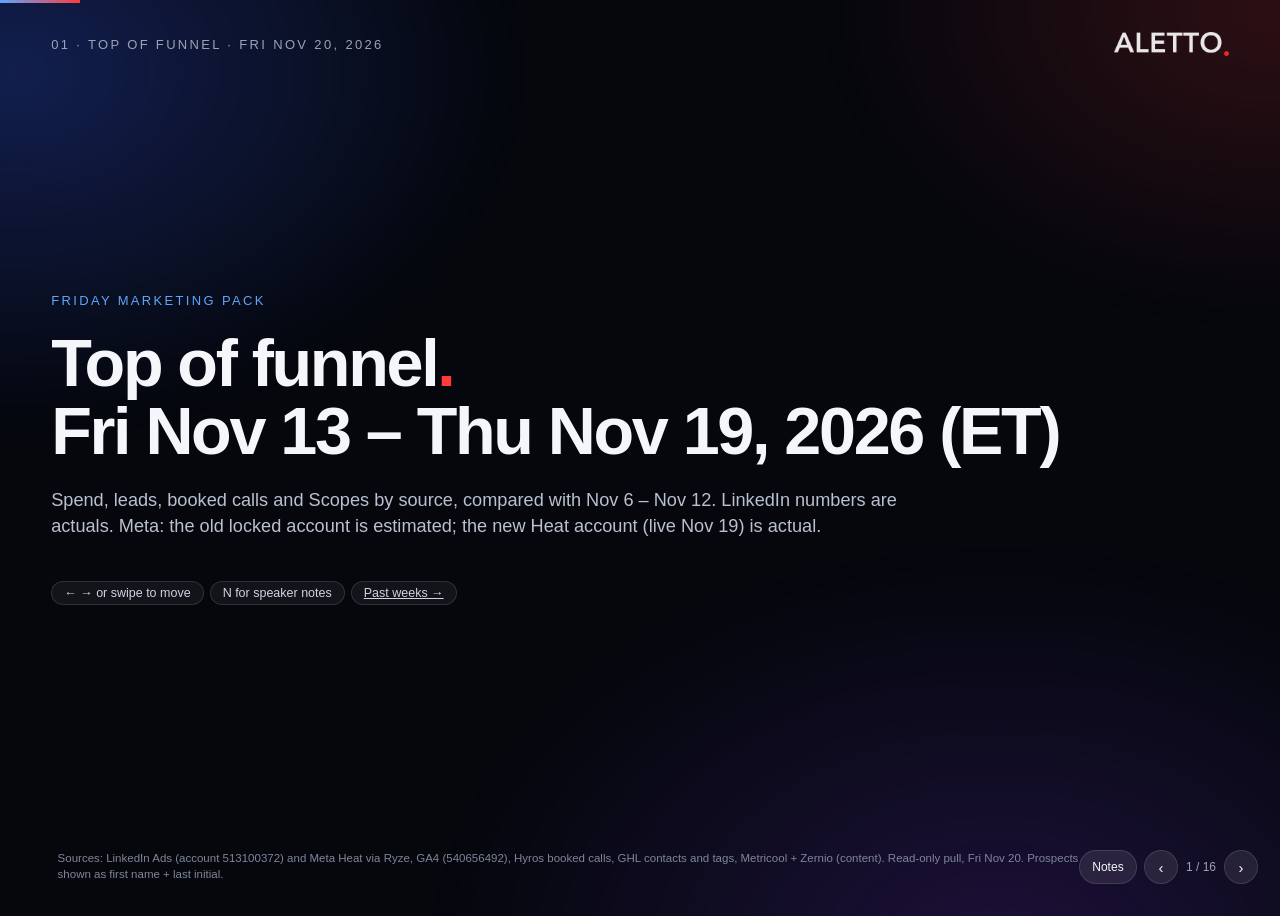
==== commit 2a311b31: "TOF deck 2026-11-20" ====
--- a/index.html
+++ b/index.html
@@ -1,5 +1,5 @@
 <!DOCTYPE html><html lang="en"><head><meta charset="utf-8"><meta name="viewport" content="width=device-width,initial-scale=1,viewport-fit=cover">
-<title>Aletto · Top of funnel · Fri Nov 6 – Thu Nov 12, 2026 (ET)</title><meta name="robots" content="noindex"><link rel="icon" href="[data-uri]">
+<title>Aletto · Top of funnel · Fri Nov 13 – Thu Nov 19, 2026 (ET)</title><meta name="robots" content="noindex"><link rel="icon" href="[data-uri]">
 <style>
 :root{--bg:#05070d;--glass:rgba(255,255,255,.055);--glass2:rgba(255,255,255,.09);--line:rgba(255,255,255,.12);--tx:#f5f6fa;--mut:#9aa3b5;--red:#ff3b3b;--grn:#34d399;--amb:#fbbf24;--blu:#60a5fa;--vio:#a78bfa}
 *{box-sizing:border-box;margin:0;padding:0}
@@ -250,151 +250,151 @@
 @media (min-width:821px) and (max-height:800px){.sbtab td,.sbtab th{padding:2px 7px;font-size:12px;line-height:1.3}.sbslide .kpi{padding:10px 16px}.sbslide .kpi .v{font-size:clamp(26px,2.6vw,34px)}.sbslide .sub{margin-bottom:8px}}
 
 .gaps6 .flag{padding:14px 16px}.gaps6 .flag b{font-size:15.5px}.gaps6 .flag p{font-size:13px;line-height:1.42}
-</style></head><body><div class="prog" id="prog"></div><div class="deck"><section class="slide" data-title="Title"><div class="top"><span class="kicker">01 · Top of funnel · Fri Nov 13, 2026</span><img src="[data-uri]" alt="Aletto"></div>
+</style></head><body><div class="prog" id="prog"></div><div class="deck"><section class="slide" data-title="Title"><div class="top"><span class="kicker">01 · Top of funnel · Fri Nov 20, 2026</span><img src="[data-uri]" alt="Aletto"></div>
 <div class="title-wrap"><div class="kicker" style="color:var(--blu)">Friday marketing pack</div>
-<h1>Top of funnel<span class="dot">.</span><br>Fri Nov 6 – Thu Nov 12, 2026 (ET)</h1>
-<p class="sub" style="max-width:900px">Spend, leads, booked calls and Scopes by source, compared with Oct 30 – Nov 5. LinkedIn numbers are actuals. Meta spend is an estimate while the account is locked.</p>
+<h1>Top of funnel<span class="dot">.</span><br>Fri Nov 13 – Thu Nov 19, 2026 (ET)</h1>
+<p class="sub" style="max-width:900px">Spend, leads, booked calls and Scopes by source, compared with Nov 6 – Nov 12. LinkedIn numbers are actuals. Meta: the old locked account is estimated; the new Heat account (live Nov 19) is actual.</p>
 <div><span class="chip">← → or swipe to move</span><span class="chip">N for speaker notes</span><span class="chip"><a href="archive/" style="color:inherit">Past weeks →</a></span></div></div>
-<div class="src">Sources: LinkedIn Ads (account 513100372), Hyros booked calls (last touch), GHL contacts and tags, Metricool + Zernio (content). Read-only pull, Fri Nov 13. Prospects shown as first name + last initial.</div>
-<aside class="sn"><ul><li>Same week window as every Friday pack: Friday to Thursday, Eastern time.</li><li>Every number ties to the pack files; Meta spend is the standing ~$190/day estimate.</li></ul></aside></section>
+<div class="src">Sources: LinkedIn Ads (account 513100372) and Meta Heat via Ryze, GA4 (540656492), Hyros booked calls, GHL contacts and tags, Metricool + Zernio (content). Read-only pull, Fri Nov 20. Prospects shown as first name + last initial.</div>
+<aside class="sn"><ul><li>Same week window as every Friday pack: Friday to Thursday, Eastern time.</li><li>Meta = ~$190/day estimate for the old locked account + Heat actual from Nov 19.</li></ul></aside></section>
 <section class="slide" data-title="The week"><div class="top"><span class="kicker">02 · The week in one slide</span><img src="[data-uri]" alt="Aletto"></div>
-<h2>More qualified calls and more Scopes for about the same money</h2><p class="sub">Spend rose 4%. Qualified calls went 17 → 19 and Scopes 6 → 8. But LinkedIn paid had its weakest week: 8 books and 0 Scopes. Meta (estimated spend) and organic carried the week.</p>
-<div class="col fill" style="justify-content:center;gap:18px"><div class="grid g4 big4"><div class="glass card kpi"><div class="lbl">Total spend<span class="tag est">estimate</span></div><div class="v" style="">~$3,544</div><div class="deltas"><span class="fl0">▲ +4%</span><span>last week ~$3,407</span></div></div><div class="glass card kpi"><div class="lbl">LinkedIn clicks</div><div class="v" style="">750</div><div class="deltas"><span class="dn">▼ -2%</span><span>last week 767</span></div></div><div class="glass card kpi"><div class="lbl">Free-report leads</div><div class="v" style="">202</div><div class="deltas"><span class="dn">▼ -4%</span><span>last week 210</span></div></div><div class="glass card kpi"><div class="lbl">Strategy calls booked</div><div class="v" style="">34</div><div class="deltas"><span class="dn">▼ -3%</span><span>last week 35</span></div></div><div class="glass card kpi"><div class="lbl">Qualified calls</div><div class="v" style="color:var(--grn)">19</div><div class="deltas"><span class="up">▲ +12%</span><span>last week 17</span></div></div><div class="glass card kpi"><div class="lbl">Scopes booked</div><div class="v" style="color:var(--amb)">8</div><div class="deltas"><span class="up">▲ +33%</span><span>last week 6</span></div></div><div class="glass card kpi"><div class="lbl">Cost per book</div><div class="v" style="">~$104</div><div class="deltas"><span class="dn">▲ +7%</span><span>last week ~$97</span></div></div><div class="glass card kpi"><div class="lbl">Cost per qualified</div><div class="v" style="">~$187</div><div class="deltas"><span class="up">▼ -7%</span><span>last week ~$200</span></div></div></div><div class="grid g3"><div class="glass card flag g"><b>Meta and organic did the work</b><p>Meta booked 10 calls / 6 qualified and 2 Scopes. Organic booked 12 / 5 and 5 of the 8 Scopes.</p></div><div class="glass card flag r"><b>LinkedIn paid slipped</b><p>8 books / 4 qualified (16 / 6 last week), $554 per qualified, 0 last-touch Scopes. CPM went $45 → $52.</p></div><div class="glass card flag a"><b>Nov 12 budget changes need a full week</b><p>Prospecting is now $260/day. Judge next Friday on 7-day books and last-$5k Scopes, not day by day.</p></div></div></div>
+<h2>Same money, same number of calls, one more Scope. LinkedIn paid is booking Scopes again.</h2><p class="sub">Spend ~$3,550 (flat). 34 strategy calls (34), 14 qualified (15) and 9 Scopes (8). LinkedIn ads booked 12 calls and 2 last-touch Scopes (8 and 0), or 17 calls counting the untagged post-text link. Meta halved to 5 calls while the old account winds down and the new Heat account started on Nov 19.</p>
+<div class="col fill" style="justify-content:center;gap:18px"><div class="grid g4 big4"><div class="glass card kpi"><div class="lbl">Total spend<span class="tag est">estimate</span></div><div class="v" style="">~$3,550</div><div class="deltas"><span class="fl0">▲ 0%</span><span>last week ~$3,544</span></div></div><div class="glass card kpi"><div class="lbl">LinkedIn clicks</div><div class="v" style="">648</div><div class="deltas"><span class="dn">▼ -14%</span><span>last week 750</span></div></div><div class="glass card kpi"><div class="lbl">Free-report leads</div><div class="v" style="">205</div><div class="deltas"><span class="up">▲ +1%</span><span>last week 202</span></div></div><div class="glass card kpi"><div class="lbl">Strategy calls booked</div><div class="v" style="">34</div><div class="deltas"><span class="fl0">→ 0%</span><span>last week 34</span></div></div><div class="glass card kpi"><div class="lbl">Qualified calls</div><div class="v" style="color:var(--grn)">14</div><div class="deltas"><span class="dn">▼ -7%</span><span>last week 15</span></div></div><div class="glass card kpi"><div class="lbl">Scopes booked</div><div class="v" style="color:var(--amb)">9</div><div class="deltas"><span class="up">▲ +12%</span><span>last week 8</span></div></div><div class="glass card kpi"><div class="lbl">Cost per book</div><div class="v" style="">~$104</div><div class="deltas"><span class="dn">▲ 0%</span><span>last week ~$104</span></div></div><div class="glass card kpi"><div class="lbl">Cost per qualified</div><div class="v" style="">~$254</div><div class="deltas"><span class="dn">▲ +7%</span><span>last week ~$236</span></div></div></div><div class="grid g3"><div class="glass card flag g"><b>LinkedIn paid recovered</b><p>12 books / 6 qualified (8 / 2), $347 per qualified ($1,107). With the 5 post-text-link calls Hyros files as organic: 17 / 7, ~$297 per qualified. 2 last-touch Scopes (Dianna G., Dan K.), and LinkedIn was first touch on 4 of the 9.</p></div><div class="glass card flag r"><b>Meta booked half as much</b><p>5 books / 3 qualified (10 / 5) on ~$1,470 (old-account estimate + $140 actual on Heat). Meta visitors to the report page opt in at 5.0%, vs 28.6% from LinkedIn.</p></div><div class="glass card flag a"><b>LinkedIn was trimmed overnight</b><p>bg1 US and static-test-US were paused, and bg2 EU went from $100 to $70 (read live Fri morning; this pack changed nothing). LinkedIn now runs $190/day. Judge it next Friday.</p></div></div></div>
 <div class="src">Cost per book / qualified use total spend including the Meta estimate. Last week's calls have had a week longer to cancel, so cancels aren't compared.</div>
-<aside class="sn"><ul><li>Lead with the verdict: qualified and Scopes up, spend +4%.</li><li>LinkedIn paid is the problem channel this week; Meta + organic carried it.</li></ul></aside></section>
+<aside class="sn"><ul><li>Lead with the verdict: spend and calls flat, Scopes 8 → 9, LinkedIn paid back on the Scope board.</li><li>Meta booked half as much; Heat is only 1 day old.</li></ul></aside></section>
 <section class="slide" data-title="Spend & budgets"><div class="top"><span class="kicker">03 · Spend & budgets</span><img src="[data-uri]" alt="Aletto"></div>
-<h2>~$3,544 spent, up 4%. Prospecting now runs at $260/day.</h2>
-<p class="sub">LinkedIn actual $2,214 (+7%), including $69 of new retargeting from Nov 11. Meta is an <b style="color:var(--amb)">estimate</b> of ~$1,330 ($190/day) because the account is locked.</p>
+<h2>~$3,550 spent, flat on last week. LinkedIn budgets are now $190/day.</h2>
+<p class="sub">LinkedIn actual $2,080 (−6%), incl. $169 retargeting (uncapped). Meta ~$1,470: the old locked account is estimated at ~$190/day ($1,330, still delivering leads daily), plus $139.89 actual on the new Heat account (first spend Nov 19).</p>
 <div class="grid g2 fill" style="grid-template-columns:1.05fr 1fr">
  <div class="glass card col"><div class="lbl">Spend by channel, this week vs last <span class="legend-est" style="margin-left:10px"></span><span class="hint">hatched = estimate</span></div><div class="chart"><canvas id="cSpend"></canvas></div></div>
- <div class="glass card col"><div class="lbl">LinkedIn daily budgets since Nov 12</div><div class="chart"><canvas id="cBud"></canvas></div>
- <p class="hint" style="margin-top:8px;font-size:13px;line-height:1.45">Set live Thu Nov 12 ~17:42 Madrid with Jake's go: bg2 US $130→$100, bg2 EU $110→$100, bg1 US $15→$40, ghosted_v2 paused. static-test-US $20 runs to Sun Nov 15 then ends. rt-vsl retargeting $20/day, uncapped.</p></div>
-</div>
-<div class="src">LinkedIn: campaign report, account 513100372; budgets re-read live Fri Nov 13 (read-only). Prospecting averaged $307/day this week against $275/day of set budgets (LinkedIn over-delivers).</div>
-<aside class="sn"><ul><li>Prospecting $260 = bg2 US 100 + bg2 EU 100 + bg1 US 40 + static-test-US 20 (ends Sun Nov 15).</li><li>rt-vsl retargeting $20/day on top, uncapped.</li></ul></aside></section>
+ <div class="glass card col"><div class="lbl">LinkedIn daily budgets now (read Fri Nov 20)</div><div class="chart"><canvas id="cBud"></canvas></div>
+ <p class="hint" style="margin-top:8px;font-size:13px;line-height:1.45">Read live Fri Nov 20 ~08:50 Madrid (read-only): bg2 US $100, bg2 EU $70 (was $100), rt-vsl $20 (retargeting, uncapped). bg1 US ($40) and static-test-US ($20) were PAUSED overnight (~00:47 Madrid), not by this pack. Meta Heat: 8 cold ABO ad sets + RT have been live since Nov 19.</p></div>
+</div>
+<div class="src">LinkedIn: campaign report, account 513100372; budgets re-read live Fri Nov 20 (read-only). Prospecting averaged $273/day this week before the overnight trim. Meta Heat: Ryze meta_ads, ad-level daily. Old Meta account: estimate.</div>
+<aside class="sn"><ul><li>Prospecting now $170 = bg2 US 100 + bg2 EU 70 (bg1 US and static-test-US paused overnight).</li><li>rt-vsl retargeting $20/day on top, uncapped.</li></ul></aside></section>
 <section class="slide" data-title="Funnel"><div class="top"><span class="kicker">04 · Funnel</span><img src="[data-uri]" alt="Aletto"></div>
-<h2>Fewer clicks and leads, but more of them qualified</h2>
-<p class="sub">Clicks 750 (767), report leads 202 (210), calls 34 (35), qualified 19 (17). LinkedIn CTR 1.76% (1.66%), CPC $2.95 ($2.71), CPM $52 ($45).</p>
+<h2>Report-page visitors +22%, leads +1%. The extra traffic was Meta, and it didn't opt in.</h2>
+<p class="sub">Clicks 648 (750), report leads 205 (202), calls 34 (34), qualified 14 (15). LinkedIn CTR 1.66% (1.76%), CPC $3.21 ($2.95), CPM $53 ($52).</p>
 <div class="grid g2 fill" style="grid-template-columns:1.25fr 1fr">
- <div class="glass card col" style="justify-content:center"><div class="frow"><div class="bx" style="width:62%;background:rgba(96,165,250,.35)"><span>LinkedIn clicks</span>750</div><div class="cv"><b>16.4%</b>click → LinkedIn report lead (last week 17.1%)</div></div><div class="frow"><div class="bx" style="width:74%;background:rgba(96,165,250,.22)"><span>Report-page visitors</span>1,068</div><div class="cv"><b>18.9%</b>visitor → report lead, all sources (last week 18.5%)</div></div><div class="frow"><div class="bx" style="width:32%;background:rgba(167,139,250,.35)"><span>Report leads</span>202</div><div class="cv"><b>123 / 18 / 61</b>LinkedIn / Meta / organic</div></div><div class="frow"><div class="bx" style="width:38%;background:rgba(251,191,36,.30)"><span>VSL visitors</span>288</div><div class="cv"><b>11.8%</b>VSL visitor → booked call (last week 13.1%) · bar 2–5%</div></div><div class="frow"><div class="bx" style="width:13%;background:rgba(52,211,153,.32)"><span>Calls booked</span>34</div><div class="cv"><b>16.8%</b>report lead → booked call (last week 16.7%)</div></div><div class="frow"><div class="bx" style="width:10%;background:rgba(52,211,153,.55)"><span>Qualified</span>19</div><div class="cv"><b>56%</b>of books qualified (last week 49%)</div></div></div>
+ <div class="glass card col" style="justify-content:center"><div class="frow"><div class="bx" style="width:62%;background:rgba(96,165,250,.35)"><span>LinkedIn clicks</span>648</div><div class="cv"><b>26.1%</b>click → LinkedIn report lead (last week 23.9%)</div></div><div class="frow"><div class="bx" style="width:88%;background:rgba(96,165,250,.22)"><span>Report-page visitors</span>1,308</div><div class="cv"><b>15.7%</b>visitor → report lead, all sources (last week 18.8%)</div></div><div class="frow"><div class="bx" style="width:35%;background:rgba(167,139,250,.35)"><span>Report leads</span>205</div><div class="cv"><b>169 / 32 / 1</b>LinkedIn / Meta / organic</div></div><div class="frow"><div class="bx" style="width:42%;background:rgba(251,191,36,.30)"><span>VSL visitors</span>292</div><div class="cv"><b>11.6%</b>VSL visitor → booked call (last week 11.8%) · bar 2–5%</div></div><div class="frow"><div class="bx" style="width:14%;background:rgba(52,211,153,.32)"><span>Calls booked</span>34</div><div class="cv"><b>16.6%</b>report lead → booked call (last week 16.8%)</div></div><div class="frow"><div class="bx" style="width:10%;background:rgba(52,211,153,.55)"><span>Qualified</span>14</div><div class="cv"><b>41%</b>of books qualified (last week 44%)</div></div></div>
  <div class="glass card col"><div class="lbl">Free-report leads by source</div><div class="chart"><canvas id="cLeads"></canvas></div></div>
 </div>
 <div class="src">Report leads: GHL contacts created in the week with the free-report tag/URL or the "5 Ways" source. Report-page and VSL visitors: GA4 unique users on go.aletto.ai/saasreport and /freetraining-1-7481 (ET week). Books: Hyros "Free AI Strategy Call". Qualified: GHL tag. Bar widths are scaled (square root) so the small steps stay readable.</div>
-<aside class="sn"><ul><li>Organic "5 Ways" leads were the only lead source that grew (52 → 61).</li><li>VSL visitors come from GA4 (connected Nov 13). More people see the VSL than become new leads because repeat opt-ins and email/DM clicks land there too.</li></ul></aside></section>
+<aside class="sn"><ul><li>Meta sent 645 report-page visitors but only 32 leads (5.0%), with ~5s engaged per visitor. LinkedIn ads: 590 visitors, 28.6% opt-in, ~34s.</li><li>Non-paid report leads: 4 (5): Instagram 2, aletto.ai site 1, direct 1. LinkedIn post-text leads count as LinkedIn ads.</li></ul></aside></section>
 <section class="slide" data-title="VSL throughput"><div class="top"><span class="kicker">05 · VSL throughput by source</span><img src="[data-uri]" alt="Aletto"></div>
-<h2>The VSL books 11.8% of visitors, well over the 2–5% bar. The leak is before it.</h2>
-<p class="sub">288 VSL visitors (267 last week) → 34 strategy calls booked (35). LinkedIn ads fell from 11.6% to 6.0% visitor → book, still above the bar. Only 27.0% of report-page visitors reach the VSL.</p>
+<h2>The VSL still books 11.6% of visitors, well over the 2–5% bar. The leak is the report page on mobile.</h2>
+<p class="sub">292 VSL visitors (288 last week) → 34 strategy calls (34). LinkedIn ads 9.7% visitor → book (6.6%). 30 days: 1,130 visitors, 139 books, 12.3%. Only 22.3% (26.8%) of report-page visitors reach the VSL: 14.4% on mobile vs 43.5% on desktop.</p>
 <div class="grid g2 fill" style="grid-template-columns:1.7fr 1fr">
  <div class="glass card col"><div class="lbl">Report page → VSL → booked call · this week (last week) · <span style="color:var(--grn)">green = above the 2–5% bar</span></div>
-  <div class="scroll fill"><table class="tb2" style="font-size:13px"><tr><th style="text-align:left">Source</th><th>Report-page<br>visitors</th><th>→ VSL</th><th>VSL<br>visitors</th><th>Books</th><th>VSL →<br>book</th></tr><tr class=""><td style="text-align:left">LinkedIn ads</td><td>550 <span class="hint">(627)</span></td><td>24.2% <span class="hint">(22.0%)</span></td><td><b>133</b> <span class="hint">(138)</span></td><td>8 <span class="hint">(16)</span></td><td><b style="color:var(--grn)">6.0%</b> <span class="hint">(11.6%)</span></td></tr><tr class=""><td style="text-align:left">Meta ads</td><td>274 <span class="hint">(325)</span></td><td>11.3% <span class="hint">(7.7%)</span></td><td><b>31</b> <span class="hint">(25)</span></td><td>10 <span class="hint">(4)</span></td><td><b style="color:var(--grn)">32.3%</b> <span class="hint">(16.0%)</span></td></tr><tr class=""><td style="text-align:left">LinkedIn organic</td><td>163 <span class="hint">(120)</span></td><td>37.4% <span class="hint">(39.2%)</span></td><td><b>61</b> <span class="hint">(47)</span></td><td>7 <span class="hint">(10)</span></td><td><b style="color:var(--grn)">11.5%</b> <span class="hint">(21.3%)</span></td></tr><tr class=""><td style="text-align:left">Everything else<div class="hint" style="font-size:11px">direct, email, IG, YT, no source</div></td><td>103 <span class="hint">(69)</span></td><td>66.0% <span class="hint">(88.4%)</span></td><td><b>68</b> <span class="hint">(61)</span></td><td>9 <span class="hint">(5)</span></td><td><b style="color:var(--grn)">13.2%</b> <span class="hint">(8.2%)</span></td></tr><tr class="hl"><td style="text-align:left"><b>All sources</b></td><td>1,068 <span class="hint">(1,134)</span></td><td>27.0% <span class="hint">(23.5%)</span></td><td><b>288</b> <span class="hint">(267)</span></td><td>34 <span class="hint">(35)</span></td><td><b style="color:var(--grn)">11.8%</b> <span class="hint">(13.1%)</span></td></tr><tr><td style="text-align:left;color:var(--mut)">30 days (Oct 14 – Nov 12)</td><td>3,786</td><td>26.7%</td><td>1,012</td><td>130</td><td><b style="color:var(--grn)">12.8%</b></td></tr></table></div></div>
- <div class="col" style="gap:10px"><div class="glass card flag a"><b>Biggest leak: the report page</b><p>1,068 visitors → 202 new leads (18.9%). Meta sends 274 visitors who stay ~6s and opt in at 6.6% (LinkedIn ads: ~32s, 22.4%).</p></div><div class="glass card flag a"><b>Mobile drops before the VSL</b><p>Mobile: 619 report-page visitors → 115 on the VSL (18.6%). Desktop: 448 → 171 (38.2%). Last week 16.7% vs 35.5%.</p></div><div class="glass card flag g" style="border-left-color:var(--blu)"><b>How to read it</b><p>Books are Hyros last touch in the same week, not a cohort of these visitors. Meta's 32.3% is inflated: Meta bookers often come back through email or DM, so GA4 logs their VSL visit there.</p></div></div>
+  <div class="scroll fill"><table class="tb2" style="font-size:13px"><tr><th style="text-align:left">Source</th><th>Report-page<br>visitors</th><th>→ VSL</th><th>VSL<br>visitors</th><th>Books</th><th>VSL →<br>book</th></tr><tr class=""><td style="text-align:left">LinkedIn ads</td><td>590 <span class="hint">(720)</span></td><td>29.7% <span class="hint">(25.3%)</span></td><td><b>175</b> <span class="hint">(182)</span></td><td>17 <span class="hint">(12)</span></td><td><b style="color:var(--grn)">9.7%</b> <span class="hint">(6.6%)</span></td></tr><tr class=""><td style="text-align:left">Meta ads</td><td>645 <span class="hint">(281)</span></td><td>6.4% <span class="hint">(11.0%)</span></td><td><b>41</b> <span class="hint">(31)</span></td><td>5 <span class="hint">(10)</span></td><td><b style="color:var(--grn)">12.2%</b> <span class="hint">(32.3%)</span></td></tr><tr class=""><td style="text-align:left">LinkedIn organic</td><td>0 <span class="hint">(2)</span></td><td>— <span class="hint">(—)</span></td><td><b>8</b> <span class="hint">(17)</span></td><td>1 <span class="hint">(3)</span></td><td><b style="color:var(--grn)">12.5%</b> <span class="hint">(17.6%)</span></td></tr><tr class=""><td style="text-align:left">Everything else<div class="hint" style="font-size:11px">direct, email, IG, YT, no source</div></td><td>89 <span class="hint">(81)</span></td><td>84.3% <span class="hint">(74.1%)</span></td><td><b>75</b> <span class="hint">(60)</span></td><td>11 <span class="hint">(9)</span></td><td><b style="color:var(--grn)">14.7%</b> <span class="hint">(15.0%)</span></td></tr><tr class="hl"><td style="text-align:left"><b>All sources</b></td><td>1,308 <span class="hint">(1,076)</span></td><td>22.3% <span class="hint">(26.8%)</span></td><td><b>292</b> <span class="hint">(288)</span></td><td>34 <span class="hint">(34)</span></td><td><b style="color:var(--grn)">11.6%</b> <span class="hint">(11.8%)</span></td></tr><tr><td style="text-align:left;color:var(--mut)">30 days (Oct 21 – Nov 19)</td><td>4,471</td><td>25.3%</td><td>1,130</td><td>139</td><td><b style="color:var(--grn)">12.3%</b></td></tr></table></div></div>
+ <div class="col" style="gap:10px"><div class="glass card flag a"><b>Biggest leak: the report page</b><p>1,308 visitors → 205 new leads (15.7%). Meta sends 645 visitors who stay ~5s and opt in at 5.0% (LinkedIn ads: ~34s, 28.6%).</p></div><div class="glass card flag a"><b>Mobile drops before the VSL</b><p>Mobile: 942 report-page visitors → 136 on the VSL (14.4%). Desktop: 359 → 156 (43.5%). Last week 18.4% vs 38.1%.</p></div><div class="glass card flag g" style="border-left-color:var(--blu)"><b>How to read it</b><p>Books are Hyros last touch in the same week, not a cohort of these visitors. Meta's 12.2% is inflated: Meta bookers often come back through email or DM, so GA4 logs their VSL visit there.</p></div></div>
 </div>
 <div class="src">GA4 (property 540656492, ET): unique users on go.aletto.ai/saasreport and /freetraining-1-7481, by session source. LinkedIn/Meta ads = utm_source linkedin / fb_ad; LinkedIn organic = linkedin.com referrer. Source rows can overlap slightly (one person, two sources). Books: Hyros strategy calls, last touch; "Everything else" books = Hyros organic other + no source.</div>
-<aside class="sn"><ul><li>VSL visitors 288 vs 267; 30 days 1,012 visitors and 130 books = 12.8%.</li><li>36 VSL visitors (12.5%) have no source in GA4.</li><li>The calendar sits on the VSL page itself, so GA4 can't see the booking yet; see Data gaps.</li><li>Per ad (VSL visitors → books, this week): deadcold 66 → 6 (9.1%); coldgraveyard 53 → 1 (1.9%); STATIC-hard-to-reach-buyers 17 → 6 (35.3%).</li></ul></aside></section>
+<aside class="sn"><ul><li>VSL visitors 292 vs 288; 30 days 1,130 visitors and 139 books = 12.3%.</li><li>31 VSL visitors (10.6%) have no source in GA4.</li><li>GA4 key event book_strategy_call (live Nov 18): 8 events / 4 users, all Nov 19, 7 of 8 with no source. Not usable per source yet.</li><li>Per ad (VSL visitors → books, this week): deadcold 79 → 6 (7.6%); coldgraveyard 52 → 5 (9.6%); STATIC-hard-to-reach-buyers 18 → 5 (27.8%).</li></ul></aside></section>
 <section class="slide" data-title="Books & Scopes"><div class="top"><span class="kicker">06 · Books & Scopes by source</span><img src="[data-uri]" alt="Aletto"></div>
-<h2>Meta and organic booked more. LinkedIn paid halved.</h2>
-<p class="sub">Last-touch source. Meta 10 books / 6 qualified (4 / 2). LinkedIn ads 8 / 4 (16 / 6). Organic 12 / 5. Scopes 8 (6), none from LinkedIn paid.</p>
+<h2>LinkedIn paid booked more and is back on the Scope board. Meta halved.</h2>
+<p class="sub">Last-touch source. Meta 5 books / 3 qualified (10 / 5). LinkedIn ads 12 / 6 (8 / 2). Organic 12 / 4. Scopes 9 (8), 2 from LinkedIn paid (last touch) and 4 with a LinkedIn ad as first touch.</p>
 <div class="grid g2 fill" style="grid-template-columns:1.2fr 1fr">
  <div class="glass card col"><div class="lbl">Calls booked and qualified, this week vs last</div><div class="chart"><canvas id="cBooks"></canvas></div></div>
- <div class="glass card col"><div class="lbl">The 8 Scopes booked this week</div>
+ <div class="glass card col"><div class="lbl">The 9 Scopes booked this week</div>
   <div class="chart" style="flex:0 0 120px"><canvas id="cScopes"></canvas></div>
-  <div class="scroll fill" style="margin-top:8px"><table class="tb2"><tr><th>Who</th><th>Day</th><th style="text-align:left">Source</th><th style="text-align:left">Ad / channel</th></tr><tr><td>Ian M.</td><td>11-06</td><td style="text-align:left">No source</td><td style="text-align:left;color:var(--mut);white-space:normal">—</td></tr><tr><td>Patty B.</td><td>11-09</td><td style="text-align:left">Meta ads</td><td style="text-align:left;color:var(--mut);white-space:normal">TOF-FR-T16W</td></tr><tr><td>Fredj R.</td><td>11-09</td><td style="text-align:left">Organic (LinkedIn)</td><td style="text-align:left;color:var(--mut);white-space:normal">LinkedIn (organic)</td></tr><tr><td>Andrew S.</td><td>11-10</td><td style="text-align:left">Organic other</td><td style="text-align:left;color:var(--mut);white-space:normal">free report<div class="hint" style="font-size:11.5px">first touch: Meta ads STATIC-hard-to-reach-buyers -W</div></td></tr><tr><td>Manuel M.</td><td>11-11</td><td style="text-align:left">Organic other</td><td style="text-align:left;color:var(--mut);white-space:normal">google-organic<div class="hint" style="font-size:11.5px">first touch: Organic (LinkedIn)</div></td></tr><tr><td>Marcus P.</td><td>11-11</td><td style="text-align:left">Organic (LinkedIn)</td><td style="text-align:left;color:var(--mut);white-space:normal">LinkedIn (organic)</td></tr><tr><td>Jason C.</td><td>11-12</td><td style="text-align:left">Meta ads</td><td style="text-align:left;color:var(--mut);white-space:normal">TOF-FR-NYP-W2</td></tr><tr><td>Paul S.</td><td>11-12</td><td style="text-align:left">Organic (LinkedIn)</td><td style="text-align:left;color:var(--mut);white-space:normal">LinkedIn (organic)</td></tr></table></div></div>
-</div>
-<div class="src">Hyros booked calls, last touch. "Organic (LinkedIn)" = organic with a LinkedIn referrer (probable LinkedIn). "No source" includes returning contacts the SDRs set. 4 books have no GHL match, so their qualified status is unknown.</div>
-<aside class="sn"><ul><li>Andrew S. Scope: last touch the free report, first touch the Meta STATIC-hard-to-reach-buyers ad.</li><li>LinkedIn paid had 2 last-touch Scopes last week, 0 this week.</li></ul></aside></section>
+  <div class="scroll fill" style="margin-top:8px"><table class="tb2"><tr><th>Who</th><th>Day</th><th style="text-align:left">Source</th><th style="text-align:left">Ad / channel</th></tr><tr><td>Dianna G.</td><td>11-13</td><td style="text-align:left">LinkedIn ads</td><td style="text-align:left;color:var(--mut);white-space:normal">coldgraveyard</td></tr><tr><td>Ryan H.</td><td>11-13</td><td style="text-align:left">No source</td><td style="text-align:left;color:var(--mut);white-space:normal">—</td></tr><tr><td>Bobby B.</td><td>11-16</td><td style="text-align:left">No source</td><td style="text-align:left;color:var(--mut);white-space:normal">—</td></tr><tr><td>Jeff Y.</td><td>11-17</td><td style="text-align:left">Meta ads</td><td style="text-align:left;color:var(--mut);white-space:normal">STATIC-hard-to-reach-buyers -W</td></tr><tr><td>Larry G.</td><td>11-18</td><td style="text-align:left">No source</td><td style="text-align:left;color:var(--mut);white-space:normal">—</td></tr><tr><td>Luis F.</td><td>11-18</td><td style="text-align:left">Organic other</td><td style="text-align:left;color:var(--mut);white-space:normal">google-organic<div class="hint" style="font-size:11.5px">first touch: LinkedIn ads coldgraveyard</div></td></tr><tr><td>Jenny B.</td><td>11-18</td><td style="text-align:left">Organic other</td><td style="text-align:left;color:var(--mut);white-space:normal">direct<div class="hint" style="font-size:11.5px">first touch: Meta ads STATIC-hard-to-reach-buyers -W</div></td></tr><tr><td>Dan K.</td><td>11-19</td><td style="text-align:left">LinkedIn ads</td><td style="text-align:left;color:var(--mut);white-space:normal">coldgraveyard</td></tr><tr><td>Gibran</td><td>11-19</td><td style="text-align:left">Organic other</td><td style="text-align:left;color:var(--mut);white-space:normal">google-organic<div class="hint" style="font-size:11.5px">first touch: LinkedIn ads coldgraveyard</div></td></tr></table></div></div>
+</div>
+<div class="src">Hyros booked calls, last touch. "Organic (LinkedIn)" = organic with a LinkedIn referrer; GHL shows 5 of the 6 came through the LinkedIn ad post-text link (counted as LinkedIn ads on the VSL slide only). "No source" includes returning contacts the SDRs set. 3 books have no GHL match, so their qualified status is unknown.</div>
+<aside class="sn"><ul><li>LinkedIn was first touch on 4 of 9 Scopes: Dianna G. and Dan K. (last touch too), Luis F. and Gibran (last touch Google organic).</li><li>Jenny B.'s Scope: last touch direct, first touch Meta STATIC-hard-to-reach-buyers. Ryan H., Bobby B. and Larry G. have no source.</li><li>Hyros shows 6 "Organic (LinkedIn)" books. GHL shows 5 came through the untagged lnkd.in link in LinkedIn ad post text. This slide keeps Hyros' label; the VSL slide counts them as LinkedIn ads (17 books).</li></ul></aside></section>
 <section class="slide" data-title="Cost by source"><div class="top"><span class="kicker">07 · Cost per qualified call & per Scope</span><img src="[data-uri]" alt="Aletto"></div>
-<h2>Meta is the cheapest paid source on the estimate. LinkedIn cost $554 per qualified call.</h2>
-<p class="sub">All in: ~$187 per qualified call (~$200) and ~$443 per Scope (~$568). LinkedIn spent $2,214 for 0 last-touch Scopes. Meta figures use estimated spend.</p>
+<h2>All in: ~$254 per qualified call and ~$394 per Scope. LinkedIn: $347 per qualified ($1,107).</h2>
+<p class="sub">All in: ~$254 per qualified call (~$236) and ~$394 per Scope (~$443). LinkedIn spent $2,080 for 2 last-touch Scopes (~$1,040 each). Meta figures use mostly estimated spend.</p>
 <div class="grid g2" style="grid-template-columns:1fr 1fr;flex:1;min-height:0">
  <div class="glass card col"><div class="lbl">Cost per qualified call (lower is better)</div><div class="chart"><canvas id="cCpq"></canvas></div></div>
  <div class="glass card col"><div class="lbl">Cost per Scope booked (lower is better)</div><div class="chart"><canvas id="cCps"></canvas></div></div>
 </div>
-<div class="glass card scroll" style="margin-top:14px;flex:none"><table class="tb2"><tr><th>Source</th><th>Spend</th><th>Books</th><th>Qualified</th><th>Scopes</th><th>$ / book</th><th>$ / qualified</th><th>$ / Scope</th></tr><tr><td>All sources <span class="tag est">estimate</span></td><td>~$3,544</td><td>34 <span class="hint">(35)</span></td><td>19 <span class="hint">(17)</span></td><td>8 <span class="hint">(6)</span></td><td>~$104 <span class="hint">(~$97)</span></td><td>~$187 <span class="hint">(~$200)</span></td><td>~$443 <span class="hint">(~$568)</span></td></tr><tr><td>LinkedIn ads</td><td>$2,214</td><td>8 <span class="hint">(16)</span></td><td>4 <span class="hint">(6)</span></td><td>0 <span class="hint">(2)</span></td><td>$277 <span class="hint">($130)</span></td><td>$554 <span class="hint">($346)</span></td><td>— <span class="hint">($1,038)</span></td></tr><tr><td>Meta ads <span class="tag est">estimate</span></td><td>~$1,330</td><td>10 <span class="hint">(4)</span></td><td>6 <span class="hint">(2)</span></td><td>2 <span class="hint">(4)</span></td><td>~$133 <span class="hint">(~$332)</span></td><td>~$222 <span class="hint">(~$665)</span></td><td>~$665 <span class="hint">(~$332)</span></td></tr><tr><td>Organic (all)</td><td>—</td><td>12 <span class="hint">(13)</span></td><td>5 <span class="hint">(7)</span></td><td>5 <span class="hint">(0)</span></td><td class="z">no ad spend</td><td class="z">no ad spend</td><td class="z">no ad spend</td></tr><tr><td>No source</td><td>—</td><td>4 <span class="hint">(2)</span></td><td>4 <span class="hint">(2)</span></td><td>1 <span class="hint">(0)</span></td><td class="z">no ad spend</td><td class="z">no ad spend</td><td class="z">no ad spend</td></tr></table></div>
-<div class="src">Last week in brackets. Spend: LinkedIn actual; Meta ~$190/day estimate. Scopes are last touch; "—" means no Scope to divide by.</div>
-<aside class="sn"><ul><li>LinkedIn per qualified went from $346 to $554.</li><li>Meta went from ~$665 to ~$222 per qualified, but the spend is an estimate.</li></ul></aside></section>
+<div class="glass card scroll" style="margin-top:14px;flex:none"><table class="tb2"><tr><th>Source</th><th>Spend</th><th>Books</th><th>Qualified</th><th>Scopes</th><th>$ / book</th><th>$ / qualified</th><th>$ / Scope</th></tr><tr><td>All sources <span class="tag est">estimate</span></td><td>~$3,550</td><td>34 <span class="hint">(34)</span></td><td>14 <span class="hint">(15)</span></td><td>9 <span class="hint">(8)</span></td><td>~$104 <span class="hint">(~$104)</span></td><td>~$254 <span class="hint">(~$236)</span></td><td>~$394 <span class="hint">(~$443)</span></td></tr><tr><td>LinkedIn ads</td><td>$2,080</td><td>12 <span class="hint">(8)</span></td><td>6 <span class="hint">(2)</span></td><td>2 <span class="hint">(0)</span></td><td>$173 <span class="hint">($277)</span></td><td>$347 <span class="hint">($1,107)</span></td><td>$1,040 <span class="hint">(—)</span></td></tr><tr><td>Meta ads <span class="tag est">estimate</span></td><td>~$1,470</td><td>5 <span class="hint">(10)</span></td><td>3 <span class="hint">(5)</span></td><td>1 <span class="hint">(2)</span></td><td>~$294 <span class="hint">(~$133)</span></td><td>~$490 <span class="hint">(~$266)</span></td><td>~$1,470 <span class="hint">(~$665)</span></td></tr><tr><td>Organic (all)</td><td>—</td><td>12 <span class="hint">(12)</span></td><td>4 <span class="hint">(4)</span></td><td>3 <span class="hint">(5)</span></td><td class="z">no ad spend</td><td class="z">no ad spend</td><td class="z">no ad spend</td></tr><tr><td>No source</td><td>—</td><td>5 <span class="hint">(4)</span></td><td>1 <span class="hint">(4)</span></td><td>3 <span class="hint">(1)</span></td><td class="z">no ad spend</td><td class="z">no ad spend</td><td class="z">no ad spend</td></tr></table></div>
+<div class="src">Last week in brackets. Spend: LinkedIn actual; Meta = ~$190/day old-account estimate + Heat actual. Scopes are last touch; "—" means no Scope to divide by.</div>
+<aside class="sn"><ul><li>LinkedIn: $2,080 for 2 last-touch Scopes (~$1,040 each). Meta: ~$1,470, mostly estimated, for 1.</li><li>Counting the 5 post-text-link calls as LinkedIn: 17 books / 7 qualified, ~$122 per book and ~$297 per qualified.</li><li>Cost per Scope-asked is on the last-$5k slides.</li></ul></aside></section>
 <section class="slide" data-title="Last $5k"><div class="top"><span class="kicker">08 · Last $5k per LinkedIn campaign</span><img src="[data-uri]" alt="Aletto"></div>
-<h2>bg2 EU earns its money. bg2 US looks better on the wider count.</h2>
-<p class="sub"><b>Strict</b> credits a Scope to the ad on the person's first strategy-call booking (last touch). <b>Any Strat</b> credits it if any of their strategy calls in the window came from the campaign (each person once). Windows end Nov 11; Nov 12 added no LinkedIn Scope.</p>
+<h2>coldgraveyard and deadcold earn their money. bg1 US didn't, and it's now paused.</h2>
+<p class="sub"><b>Strict</b> credits a Scope to the ad on the person's first strategy-call booking (last touch). <b>Any Strat</b> credits it if any of their strategy calls in the window came from the campaign (each person once). Windows end Nov 19 (each campaign's last ~$5k of spend).</p>
 <div class="grid g2 fill" style="grid-template-columns:1fr 1.15fr">
  <div class="glass card col"><div class="lbl">Scopes from the last $5k, by method</div><div class="chart"><canvas id="c5k"></canvas></div></div>
- <div class="col" style="gap:12px;justify-content:space-between"><div class="glass card" style="flex:1;display:flex;flex-direction:column;justify-content:center"><div class="l5h"><b>bg2 EU</b><span class="hint">08/29 → 11/11 · $5,007</span></div>
-<div class="l5k"><div><div class="t">Strict · first Strat</div><div class="n">6 <span style="font-size:13px;color:var(--mut)">Scopes</span></div><div class="hint">6 asked · $835 / asked</div></div>
-<div><div class="t">Any Strat in window</div><div class="n" style="color:var(--grn)">6 <span style="font-size:13px;color:var(--mut)">Scopes</span></div><div class="hint">6 asked · $835 / asked</div></div></div></div><div class="glass card" style="flex:1;display:flex;flex-direction:column;justify-content:center"><div class="l5h"><b>bg2 US</b><span class="hint">09/15 → 11/11 · $5,002</span></div>
-<div class="l5k"><div><div class="t">Strict · first Strat</div><div class="n">1 <span style="font-size:13px;color:var(--mut)">Scopes</span></div><div class="hint">2 asked · $2,501 / asked</div></div>
-<div><div class="t">Any Strat in window</div><div class="n" style="color:var(--grn)">4 <span style="font-size:13px;color:var(--mut)">Scopes</span></div><div class="hint">6 asked · $834 / asked</div></div></div></div><div class="glass card" style="flex:1;display:flex;flex-direction:column;justify-content:center"><div class="l5h"><b>bg1 US</b><span class="hint">09/18 → 11/11 · $5,039</span></div>
-<div class="l5k"><div><div class="t">Strict · first Strat</div><div class="n">0 <span style="font-size:13px;color:var(--mut)">Scopes</span></div><div class="hint">1 asked · $5,039 / asked</div></div>
-<div><div class="t">Any Strat in window</div><div class="n" style="color:var(--grn)">3 <span style="font-size:13px;color:var(--mut)">Scopes</span></div><div class="hint">5 asked · $1,008 / asked</div></div></div></div></div>
-</div>
-<div class="src">li-trim-2026-11-12: LinkedIn spend (adAnalytics, account 513100372) + Hyros Strategy first-book source + Scope-asked CSV + GHL Scope calendar + Hyros Scope calls. "Asked" = asked for a Scope. Bruce R. counts in both bg2 US and bg1 US under Any Strat.</div>
-<aside class="sn"><ul><li>The two methods agree on bg2 EU: 6 Scopes, all deadcold.</li><li>bg2 US goes 1 → 4 Scopes and bg1 US 0 → 3 under Any Strat; that is why the Nov 12 trim kept both alive.</li></ul></aside></section>
+ <div class="col" style="gap:12px;justify-content:space-between"><div class="glass card" style="flex:1;display:flex;flex-direction:column;justify-content:center"><div class="l5h"><b>bg2 US</b><span class="hint">09/27 → 11/19 · $5,008</span></div>
+<div class="l5k"><div><div class="t">Strict · first Strat</div><div class="n">4 <span style="font-size:13px;color:var(--mut)">Scopes</span></div><div class="hint">5 asked · $1,002 / asked</div></div>
+<div><div class="t">Any Strat in window</div><div class="n" style="color:var(--grn)">6 <span style="font-size:13px;color:var(--mut)">Scopes</span></div><div class="hint">7 asked · $715 / asked</div></div></div></div><div class="glass card" style="flex:1;display:flex;flex-direction:column;justify-content:center"><div class="l5h"><b>bg2 EU</b><span class="hint">09/15 → 11/19 · $5,056</span></div>
+<div class="l5k"><div><div class="t">Strict · first Strat</div><div class="n">5 <span style="font-size:13px;color:var(--mut)">Scopes</span></div><div class="hint">5 asked · $1,011 / asked</div></div>
+<div><div class="t">Any Strat in window</div><div class="n" style="color:var(--grn)">5 <span style="font-size:13px;color:var(--mut)">Scopes</span></div><div class="hint">5 asked · $1,011 / asked</div></div></div></div><div class="glass card" style="flex:1;display:flex;flex-direction:column;justify-content:center"><div class="l5h"><b>bg1 US</b><span class="hint">09/23 → 11/19 · $5,069</span></div>
+<div class="l5k"><div><div class="t">Strict · first Strat</div><div class="n">0 <span style="font-size:13px;color:var(--mut)">Scopes</span></div><div class="hint">0 asked · — / asked</div></div>
+<div><div class="t">Any Strat in window</div><div class="n" style="color:var(--grn)">4 <span style="font-size:13px;color:var(--mut)">Scopes</span></div><div class="hint">4 asked · $1,267 / asked</div></div></div></div></div>
+</div>
+<div class="src">li-trim-2026-11-20: LinkedIn spend (adAnalytics, account 513100372, single-campaign daily) + Hyros Strategy first-book source + Scope-asked CSV + GHL Scope calendar + Hyros Scope calls. "Asked" = asked for a Scope. Bruce R. counts in both bg2 US and bg1 US under Any Strat.</div>
+<aside class="sn"><ul><li>Windows: bg2 US Sep 27 – Nov 19 ($5,008), bg1 US Sep 23 – Nov 19 ($5,069), bg2 EU Sep 15 – Nov 19 ($5,056).</li><li>bg2 EU's window moved past an older Scope, so it shows 5 (6 last week).</li></ul></aside></section>
 <section class="slide" data-title="Last $5k by ad"><div class="top"><span class="kicker">09 · Last $5k · per ad</span><img src="[data-uri]" alt="Aletto"></div>
-<h2>deadcold carries EU. coldgraveyard is the only US ad with Scopes on real spend.</h2>
-<p class="sub">deadcold: $4,570 → 6 Scopes, $762 per Scope-asked. coldgraveyard: $2,965 → 1 Scope strict, 2 any-Strat, $741 per asked. datadoesn'tlie: Will H. on just $144. 2013selling's 2 Scopes are old first touches on $0 spend in the window, and its bg1 remake was rejected by LinkedIn.</p>
-<div class="grid g3 fill" style="grid-template-columns:.9fr 1.05fr 1.05fr"><div class="glass card col"><div class="l5h"><b>bg2 EU</b><span class="hint">$5,007</span></div><div class="scroll fill"><table class="tb2"><tr><th>Ad</th><th>Spend</th><th>Strict<br>asked · Scopes</th><th>Any Strat<br>asked · Scopes</th><th>$ / asked<br>(any)</th></tr><tr class="hl"><td class="ad" title="deadcold">deadcold</td><td>$4,570</td><td>6 · <b style="color:var(--grn)">6</b></td><td>6 · <b style="color:var(--grn)">6</b></td><td>$762</td></tr><tr class="hl"><td colspan="5" class="hint" style="text-align:left;white-space:normal;padding-top:0">Scopes: Milos N., Nuno F., Liban D., Manuel H., Mario S., Garry S.</td></tr><tr class=""><td class="ad" title="drypipe">drypipe</td><td>$226</td><td class="z">0 · 0</td><td class="z">0 · 0</td><td>—</td></tr><tr class=""><td class="ad" title="toetag">toetag</td><td>$83</td><td class="z">0 · 0</td><td class="z">0 · 0</td><td>—</td></tr><tr class=""><td class="ad" title="STATIC-inmails-map-eu">STATIC-inmails-ma…</td><td>$55</td><td class="z">0 · 0</td><td class="z">0 · 0</td><td>—</td></tr></table></div></div><div class="glass card col"><div class="l5h"><b>bg2 US</b><span class="hint">$5,002</span></div><div class="scroll fill"><table class="tb2"><tr><th>Ad</th><th>Spend</th><th>Strict<br>asked · Scopes</th><th>Any Strat<br>asked · Scopes</th><th>$ / asked<br>(any)</th></tr><tr class="hl"><td class="ad" title="coldgraveyard">coldgraveyard</td><td>$2,965</td><td>2 · <b style="color:var(--grn)">1</b></td><td>4 · <b style="color:var(--grn)">2</b></td><td>$741</td></tr><tr class="hl"><td colspan="5" class="hint" style="text-align:left;white-space:normal;padding-top:0">Scopes: Bruce R., Dan K.</td></tr><tr class="lo"><td class="ad" title="coldemail">coldemail</td><td>$1,219</td><td class="z">0 · 0</td><td class="z">0 · 0</td><td>—</td></tr><tr class=""><td class="ad" title="colddead">colddead</td><td>$699</td><td class="z">0 · 0</td><td class="z">0 · 0</td><td>—</td></tr><tr class=""><td class="ad" title="drypipe">drypipe</td><td>$83</td><td class="z">0 · 0</td><td class="z">0 · 0</td><td>—</td></tr><tr class="hl"><td class="ad" title="Duplicate_Ad_3_11May2026">Duplicate_Ad_3_11…</td><td>$0</td><td class="z">0 · 0</td><td>2 · <b style="color:var(--grn)">2</b></td><td>$0 spend</td></tr><tr class="hl"><td colspan="5" class="hint" style="text-align:left;white-space:normal;padding-top:0">Scopes: Dave B., Howard A.</td></tr></table></div></div><div class="glass card col"><div class="l5h"><b>bg1 US</b><span class="hint">$5,039</span></div><div class="scroll fill"><table class="tb2"><tr><th>Ad</th><th>Spend</th><th>Strict<br>asked · Scopes</th><th>Any Strat<br>asked · Scopes</th><th>$ / asked<br>(any)</th></tr><tr class="lo"><td class="ad" title="colddead">colddead</td><td>$2,744</td><td class="z">0 · 0</td><td class="z">0 · 0</td><td>—</td></tr><tr class="lo"><td class="ad" title="drypipe2">drypipe2</td><td>$1,946</td><td>1 · <b style="color:inherit">0</b></td><td>1 · <b style="color:inherit">0</b></td><td>$1,946</td></tr><tr class="hl"><td class="ad" title="datadoesn&#x27;tlie">datadoesn&#x27;tlie</td><td>$144</td><td class="z">0 · 0</td><td>1 · <b style="color:var(--grn)">1</b></td><td>$144</td></tr><tr class="hl"><td colspan="5" class="hint" style="text-align:left;white-space:normal;padding-top:0">Scopes: Will H.</td></tr><tr class=""><td class="ad" title="freebook">freebook</td><td>$108</td><td class="z">0 · 0</td><td class="z">0 · 0</td><td>—</td></tr><tr class=""><td class="ad" title="Duplicate_googletranslate">Duplicate_googlet…</td><td>$85</td><td class="z">0 · 0</td><td class="z">0 · 0</td><td>—</td></tr><tr class="hl"><td class="ad" title="2013selling">2013selling</td><td>$0</td><td class="z">0 · 0</td><td>3 · <b style="color:var(--grn)">2</b></td><td>$0 spend</td></tr><tr class="hl"><td colspan="5" class="hint" style="text-align:left;white-space:normal;padding-top:0">Scopes: Bruce R., Sikesdorsey I.</td></tr></table></div></div></div>
-<div class="src">Rows: ads with $50+ in the window or any Scope/asked credit. Green = has a Scope; red = $1k+ with none. "Duplicate_Ad_3" and "2013selling" spent $0 in the window; their credit comes from first touches before it.</div>
-<aside class="sn"><ul><li>The per-ad view is why recommendation 2 sets a ~$1k test on bg2 US remakes before moving money to deadcold.</li><li>coldemail ($1,219) and colddead ($2,744 in bg1) booked Strats but no Scope-asked under either method.</li></ul></aside></section>
+<h2>coldgraveyard is the only US ad with Scopes. deadcold carries EU but hasn't added a Scope since Oct 31.</h2>
+<p class="sub">coldgraveyard: $3,230 → 4 Scopes strict, 5 any-Strat ($646 / $538 per Scope-asked). deadcold: $4,556 → 5 Scopes, $911 per asked; its newest Scope came from a Strat booked Oct 31. bg1 US: colddead $2,566 → 0 Scopes; drypipe2 $1,794 → 1 (Dianna G., first touch only).</p>
+<div class="grid g3 fill" style="grid-template-columns:repeat(3,minmax(0,1fr))"><div class="glass card col"><div class="l5h"><b>bg2 EU</b><span class="hint">$5,056</span></div><div class="scroll fill"><table class="tb2"><tr><th>Ad</th><th>Spend</th><th>Strict<br>asked · Scopes</th><th>Any Strat<br>asked · Scopes</th><th>$ / asked<br>(any)</th></tr><tr class="hl"><td class="ad" title="deadcold">deadcold</td><td>$4,556</td><td>5 · <b style="color:var(--grn)">5</b></td><td>5 · <b style="color:var(--grn)">5</b></td><td>$911</td></tr><tr class="hl"><td colspan="5" class="hint" style="text-align:left;white-space:normal;padding-top:0">Scopes: Nuno F., Liban D., Manuel H., Mario S., Garry S.</td></tr><tr class=""><td class="ad" title="drypipe">drypipe</td><td>$222</td><td class="z">0 · 0</td><td class="z">0 · 0</td><td>—</td></tr><tr class=""><td class="ad" title="STATIC-inmails-map-eu">STATIC-inmail…</td><td>$147</td><td class="z">0 · 0</td><td class="z">0 · 0</td><td>—</td></tr><tr class=""><td class="ad" title="toetag">toetag</td><td>$61</td><td class="z">0 · 0</td><td class="z">0 · 0</td><td>—</td></tr></table></div></div><div class="glass card col"><div class="l5h"><b>bg2 US</b><span class="hint">$5,008</span></div><div class="scroll fill"><table class="tb2"><tr><th>Ad</th><th>Spend</th><th>Strict<br>asked · Scopes</th><th>Any Strat<br>asked · Scopes</th><th>$ / asked<br>(any)</th></tr><tr class="hl"><td class="ad" title="coldgraveyard">coldgraveyard</td><td>$3,230</td><td>5 · <b style="color:var(--grn)">4</b></td><td>6 · <b style="color:var(--grn)">5</b></td><td>$538</td></tr><tr class="hl"><td colspan="5" class="hint" style="text-align:left;white-space:normal;padding-top:0">Scopes: Bruce R., Dan K., Dianna G., Luis F., Gibran.</td></tr><tr class="lo"><td class="ad" title="coldemail">coldemail</td><td>$1,109</td><td class="z">0 · 0</td><td class="z">0 · 0</td><td>—</td></tr><tr class=""><td class="ad" title="colddead">colddead</td><td>$478</td><td class="z">0 · 0</td><td class="z">0 · 0</td><td>—</td></tr><tr class=""><td class="ad" title="drypipe">drypipe</td><td>$94</td><td class="z">0 · 0</td><td class="z">0 · 0</td><td>—</td></tr><tr class=""><td class="ad" title="drypipe_v2">drypipe_v2</td><td>$57</td><td class="z">0 · 0</td><td class="z">0 · 0</td><td>—</td></tr><tr class="hl"><td class="ad" title="Duplicate_Ad_3_11May2026">Duplicate_Ad_…</td><td>$0</td><td class="z">0 · 0</td><td>1 · <b style="color:var(--grn)">1</b></td><td>$0 spend</td></tr><tr class="hl"><td colspan="5" class="hint" style="text-align:left;white-space:normal;padding-top:0">Scopes: Howard A.</td></tr></table></div></div><div class="glass card col"><div class="l5h"><b>bg1 US</b><span class="hint">$5,069</span></div><div class="scroll fill"><table class="tb2"><tr><th>Ad</th><th>Spend</th><th>Strict<br>asked · Scopes</th><th>Any Strat<br>asked · Scopes</th><th>$ / asked<br>(any)</th></tr><tr class="lo"><td class="ad" title="colddead">colddead</td><td>$2,566</td><td class="z">0 · 0</td><td class="z">0 · 0</td><td>—</td></tr><tr class="hl"><td class="ad" title="drypipe2">drypipe2</td><td>$1,794</td><td class="z">0 · 0</td><td>1 · <b style="color:var(--grn)">1</b></td><td>$1,794</td></tr><tr class="hl"><td colspan="5" class="hint" style="text-align:left;white-space:normal;padding-top:0">Scopes: Dianna G.</td></tr><tr class="hl"><td class="ad" title="datadoesn&#x27;tlie">datadoesn&#x27;tlie</td><td>$479</td><td class="z">0 · 0</td><td>1 · <b style="color:var(--grn)">1</b></td><td>$479</td></tr><tr class="hl"><td colspan="5" class="hint" style="text-align:left;white-space:normal;padding-top:0">Scopes: Will H.</td></tr><tr class=""><td class="ad" title="freebook">freebook</td><td>$108</td><td class="z">0 · 0</td><td class="z">0 · 0</td><td>—</td></tr><tr class=""><td class="ad" title="Duplicate_googletranslate">Duplicate_goo…</td><td>$84</td><td class="z">0 · 0</td><td class="z">0 · 0</td><td>—</td></tr><tr class="hl"><td class="ad" title="2013selling">2013selling</td><td>$0</td><td class="z">0 · 0</td><td>2 · <b style="color:var(--grn)">2</b></td><td>$0 spend</td></tr><tr class="hl"><td colspan="5" class="hint" style="text-align:left;white-space:normal;padding-top:0">Scopes: Bruce R., Sikesdorsey I.</td></tr></table></div></div></div>
+<div class="src">Rows: ads with $50+ in the window or any Scope/asked credit. Green = has a Scope; red = $1k+ with none. "2013selling" spent $0 in the window; its credit comes from first touches before it.</div>
+<aside class="sn"><ul><li>coldemail ($1,109 in bg2 US) and colddead ($2,566 in bg1 US) booked Strats but no Scope-asked under either method.</li></ul></aside></section>
 <section class="slide" data-title="Creatives"><div class="top"><span class="kicker">10 · Creative winners & losers</span><img src="[data-uri]" alt="Aletto"></div>
-<h2>One LinkedIn ad and one Meta static did most of the booking</h2>
-<p class="sub">Paid last-touch books by ad this week. LinkedIn spend is actual; Meta spend per ad can't be seen.</p>
+<h2>coldgraveyard, deadcold and the Meta hard-to-reach static booked 16 of 17 paid calls</h2>
+<p class="sub">Paid last-touch books by ad this week. LinkedIn spend is actual; old-account Meta spend per ad can't be seen. Heat's 8 new ABO tests started Nov 19 (no books yet).</p>
 <div class="grid g3 fill" style="grid-template-columns:1fr 1.1fr 1fr">
- <div class="col"><div class="lbl c-g">Top 3</div><div class="cr"><div class="glass it" style="border-left:3px solid var(--grn)"><div class="nm">deadcold</div><div class="ch">LinkedIn · bg2 EU</div><p>$775 spend · CTR 1.60% · CPC $1.99 · 75 report leads · <b>6 books / 3 qualified</b> ($258 per qualified). Every bg2 EU Scope in the last $5k came from it.</p></div><div class="glass it" style="border-left:3px solid var(--grn)"><div class="nm">STATIC-hard-to-reach-buyers</div><div class="ch">Meta</div><p><b>6 books / 3 qualified</b>, 13 report leads, and first touch on Andrew S.'s Scope. Spend per ad isn't visible (account locked).</p></div><div class="glass it" style="border-left:3px solid var(--grn)"><div class="nm">TOF videos NYP-W2 + T16W</div><div class="ch">Meta</div><p>2 books and <b>2 Scopes</b> (Jason C. on NYP-W2, Patty B. on T16W).</p></div></div></div>
+ <div class="col"><div class="lbl c-g">Top 3</div><div class="cr"><div class="glass it" style="border-left:3px solid var(--grn)"><div class="nm">coldgraveyard</div><div class="ch">LinkedIn · bg2 US</div><p>$668 · CTR 2.04% · CPC $3.41 · 46 report leads · <b>5 books / 3 qualified</b>. Dan K.'s Scope (last touch) and first touch on Luis F.'s and Gibran's. Last $5k: <b>5 Scopes</b>.</p></div><div class="glass it" style="border-left:3px solid var(--grn)"><div class="nm">deadcold</div><div class="ch">LinkedIn · bg2 EU</div><p>$644 · CTR 1.69% · CPC $1.93 · 69 report leads · <b>6 books / 3 qualified</b> ($215 per qualified). 0 Scopes this week.</p></div><div class="glass it" style="border-left:3px solid var(--grn)"><div class="nm">STATIC-hard-to-reach-buyers</div><div class="ch">Meta · old account</div><p>18 report leads · <b>5 books / 3 qualified</b> · Jeff Y.'s Scope and first touch on Jenny B.'s. 18 VSL visitors → 5 books. Spend per ad isn't visible.</p></div></div></div>
  <div class="glass card col"><div class="lbl">Books by ad (paid, last touch)</div><div class="chart"><canvas id="cCr"></canvas></div></div>
- <div class="col"><div class="lbl c-r">Bottom 3</div><div class="cr"><div class="glass it" style="border-left:3px solid #ff6b6b"><div class="nm">coldgraveyard</div><div class="ch">LinkedIn · bg2 US</div><p><b>$893</b>, the biggest spender (40% of LinkedIn). 37 report leads but <b>1 book</b> / 1 qualified. CPM $62 → $77.</p></div><div class="glass it" style="border-left:3px solid #ff6b6b"><div class="nm">STATIC-sent-delivered-ghosted_v2</div><div class="ch">LinkedIn · static-test-US</div><p>$135, CTR 0.97%, CPC $7.95, <b>0 books</b>. Paused Nov 12.</p></div><div class="glass it" style="border-left:3px solid #ff6b6b"><div class="nm">datadoesn&#x27;tlie</div><div class="ch">LinkedIn · bg1 US</div><p>$170, <b>CPC $8.51</b>, CPM $119. 1 book, not qualified.</p></div></div></div>
+ <div class="col"><div class="lbl c-r">Bottom 3</div><div class="cr"><div class="glass it" style="border-left:3px solid #ff6b6b"><div class="nm">datadoesn&#x27;tlie</div><div class="ch">LinkedIn · bg1 US</div><p>$264 · <b>CPC $8.51</b> · CPM ~$110 · 3 leads · 1 book (not qualified). bg1 US was paused overnight.</p></div><div class="glass it" style="border-left:3px solid #ff6b6b"><div class="nm">STATIC-inmails-map</div><div class="ch">LinkedIn · static-test-US</div><p>$101 · CPC $6.76 · 1 lead · <b>0 books</b>. The campaign was paused overnight.</p></div><div class="glass it" style="border-left:3px solid #ff6b6b"><div class="nm">STATIC-inmails-map-eu</div><div class="ch">LinkedIn · bg2 EU</div><p>$79 · 5 leads · <b>0 books</b>. $147 in its last-$5k window, 0 Strats.</p></div></div></div>
 </div>
 <div class="src">Hyros last-touch ad on each strategy call; GHL qualified tag; LinkedIn creative report. Report leads from GHL UTM content.</div>
-<aside class="sn"><ul><li>coldgraveyard spent the most for 1 book; bg2 US gets the US-first remakes test.</li><li>ghosted_v2 already paused Nov 12.</li></ul></aside></section>
+<aside class="sn"><ul><li>16 of 17 paid calls came from 3 ads.</li><li>bg1 US and static-test-US were paused overnight (not by this pack).</li></ul></aside></section>
 <section class="slide" data-title="Fatigue"><div class="top"><span class="kicker">11 · Fatigue radar</span><img src="[data-uri]" alt="Aletto"></div>
-<h2>LinkedIn is getting more expensive to show</h2>
-<p class="sub">Account CPM went $45 → $52 week on week and rose from $46 to $58 a day between Nov 6 and Nov 12. Frequency is creeping up in both bg2 campaigns. Meta frequency, CPM and CTR can't be seen.</p>
+<h2>Audiences are thinning: reach fell ~23% in both bg2 campaigns</h2>
+<p class="sub">Account CPM $52 → $53 week on week (daily $51 → $55, Nov 13 → 19). Frequency rose in bg2 US (1.25 → 1.41) and bg2 EU (1.21 → 1.39) while reach fell 23–24%.</p>
 <div class="grid g2 fill" style="grid-template-columns:1.25fr 1fr">
  <div class="glass card col"><div style="display:flex;justify-content:space-between;align-items:center;gap:8px;flex-wrap:wrap"><div class="lbl" id="fgLbl">Daily CPM by campaign</div><div class="pill" id="fgPills"><button class="on" data-m="cpm">CPM</button><button data-m="ctr">CTR</button><button data-m="acct">Account, 14 days</button></div></div><div class="chart"><canvas id="cFat"></canvas></div></div>
- <div class="col scroll" style="gap:10px;display:flex"><div class="glass card flag r"><b>LinkedIn CPM rising</b><p>Account CPM went from $46 on Nov 6 to $58 on Nov 12, up on 5 of those 6 days. Weekly CPM $45 → $52.</p></div><div class="glass card flag a"><b>bg2 US: audience saturating</b><p>Frequency 1.21 → 1.38 and CPM $60 → $78, but CTR rose to 2.33%. The creative still gets clicks; the audience is getting expensive.</p></div><div class="glass card flag a"><b>deadcold EU: wearing a little</b><p>Frequency 1.39 → 1.50, CTR 1.68% → 1.61%, CPC $1.77 → $1.99. Rotate a variant in before frequency hits ~2.</p></div><div class="glass card flag r"><b>bg1 US: expensive</b><p>CPM $75 → $122 and CPC $6.08 → $8.52 on a small budget.</p></div><div class="glass card flag g"><b>rt-vsl: as expected</b><p>Frequency 2.32 after 2 days on a 182-person audience. Normal for retargeting.</p></div></div>
-</div>
-<div class="src">LinkedIn campaign daily and account daily reports. Frequency = impressions ÷ reach for the week. bg1 US Nov 12 jump reflects the $15 → $40 budget change.</div>
+ <div class="col scroll" style="gap:10px;display:flex"><div class="glass card flag a"><b>bg2 US: reach shrinking</b><p>Frequency 1.25 → 1.41 and reach 9,776 → 7,484 (−23%). CTR 2.33% → 2.09%, while CPM eased from $78 to $71. coldgraveyard took 89% of bg2 US spend.</p></div><div class="glass card flag a"><b>bg2 EU / deadcold: wearing</b><p>Frequency 1.21 → 1.39, reach 21,534 → 16,390 (−24%), CPC $1.99 → $2.04, CTR flat at 1.61%. Leads 76 → 69.</p></div><div class="glass card flag r"><b>rt-vsl: high frequency, few clicks</b><p>Frequency 2.40 on 706 people, CTR 0.41%, $169 (up from $69). robertwray1 took $141 at a 0.42% CTR. Retargeting stays uncapped, so refresh the creative instead of capping it.</p></div><div class="glass card flag g"><b>Account CPM steady</b><p>Weekly CPM $52.0 → $53.2. Daily: $50.9 (Nov 13) → $55.2 (Nov 19). Last week's $46 → $58 climb didn't continue.</p></div><div class="glass card flag a"><b>Meta: day 1 on Heat</b><p>8 cold ABO ad sets at about $13–$19 each on Nov 19, frequency ~1.1. The old account can't be seen.</p></div></div>
+</div>
+<div class="src">LinkedIn campaign and account daily reports; Meta Heat ad-level daily (Ryze). Frequency = impressions ÷ reach for the week.</div>
 <aside class="sn"><ul><li>Rule of thumb: rotate creative before frequency passes ~2 on cold audiences.</li></ul></aside></section>
 <section class="slide sbslide" data-title="Content scoreboard"><div class="top"><span class="kicker">12 · Content · platform scoreboard</span><img src="[data-uri]" alt="Aletto"></div>
-<h2>729 posts, 508k views. Threads brings the reach; LinkedIn brings the leads.</h2><p class="sub">Jake + Aletto, every platform Metricool reads, Fri Nov 6 – Thu Nov 12 ET vs the week before. Views up 2.5×, mostly from Threads (440k views, 52 engagements). LinkedIn text posts drove the conversation: 106 of Jake's 122 LinkedIn comments.</p>
-<div class="grid g4 g3k" style="margin-bottom:12px"><div class="glass card kpi"><div class="lbl">Posts</div><div class="v" style="">729</div><div class="deltas"><span class="fl0">▲ +43%</span><span>last week 511</span></div></div><div class="glass card kpi"><div class="lbl">Views / impressions</div><div class="v" style="">508,296</div><div class="deltas"><span class="up">▲ +151%</span><span>last week 202,648</span></div></div><div class="glass card kpi"><div class="lbl">Engagements</div><div class="v" style="">792</div><div class="deltas"><span class="up">▲ +20%</span><span>last week 659</span></div></div><div class="glass card kpi"><div class="lbl">Organic report leads</div><div class="v" style="color:var(--grn)">61</div><div class="deltas"><span class="up">▲ +17%</span><span>last week 52</span></div></div></div>
-<div class="glass card fill scroll"><table class="tb2 sbtab"><tr><th style="text-align:left">Brand · platform</th><th>Posts (last wk)</th><th>Views</th><th>vs last wk</th><th>Reach</th><th>Likes</th><th>Comments</th><th>Shares</th><th>Saves</th><th>Eng. rate</th><th>Clicks</th><th>Report leads</th></tr><tr class="hl"><td class="ad" style="text-align:left">Jake · LinkedIn</td><td>73<span class="hint"> (41)</span></td><td><b>15,231</b></td><td><span class="up">+139%</span></td><td>10,163</td><td>70</td><td>122</td><td>4</td><td>0</td><td>1.29%</td><td>—</td><td><b style="color:var(--grn)">56*</b></td></tr><tr class=""><td class="ad" style="text-align:left">Jake · Instagram</td><td>122<span class="hint"> (70)</span></td><td><b>37,209</b></td><td><span class="up">+78%</span></td><td>29,080</td><td>192</td><td>7</td><td>46</td><td>62</td><td>0.83%</td><td>—</td><td><span class="z">0</span></td></tr><tr class=""><td class="ad" style="text-align:left">Jake · Threads</td><td>230<span class="hint"> (166)</span></td><td><b>440,367</b></td><td><span class="up">+167%</span></td><td>—</td><td>41</td><td>8</td><td>3</td><td>0</td><td>0.01%</td><td>—</td><td><span class="z">0</span></td></tr><tr class=""><td class="ad" style="text-align:left">Jake · X</td><td>184<span class="hint"> (180)</span></td><td><b>4,618</b></td><td><span class="dn">-7%</span></td><td>—</td><td>52</td><td>50</td><td>4</td><td>1</td><td>2.32%</td><td>38</td><td><span class="z">0</span></td></tr><tr class=""><td class="ad" style="text-align:left">Jake · TikTok</td><td>25<span class="hint"> (19)</span></td><td><b>4,419</b></td><td><span class="up">+71%</span></td><td>—</td><td>102</td><td>2</td><td>2</td><td>0</td><td>2.4%</td><td>—</td><td><span class="z">0</span></td></tr><tr class=""><td class="ad" style="text-align:left">Jake · YouTube</td><td>14<span class="hint"> (18)</span></td><td><b>1,199</b></td><td><span class="dn">-13%</span></td><td>—</td><td>3</td><td>0</td><td>1</td><td>0</td><td>0.33%</td><td>—</td><td><span class="z">0</span></td></tr><tr class=""><td class="ad" style="text-align:left">Aletto · LinkedIn page</td><td>19<span class="hint"> (0)</span></td><td><b>389</b></td><td><span class="hint">new</span></td><td>—</td><td>5</td><td>0</td><td>3</td><td>0</td><td>2.06%</td><td>7</td><td><span class="z">—</span></td></tr><tr class=""><td class="ad" style="text-align:left">Aletto · Instagram</td><td>8<span class="hint"> (0)</span></td><td><b>614</b></td><td><span class="hint">new</span></td><td>494</td><td>2</td><td>0</td><td>1</td><td>0</td><td>0.49%</td><td>—</td><td><span class="z">—</span></td></tr><tr class=""><td class="ad" style="text-align:left">Aletto · Facebook</td><td>44<span class="hint"> (17)</span></td><td><b>4,198</b></td><td><span class="up">+170%</span></td><td>17</td><td>7</td><td>0</td><td>0</td><td>0</td><td>0.17%</td><td>—</td><td><span class="z">0</span></td></tr><tr class=""><td class="ad" style="text-align:left">Aletto · YouTube</td><td>10<span class="hint"> (0)</span></td><td><b>52</b></td><td><span class="hint">new</span></td><td>—</td><td>1</td><td>1</td><td>0</td><td>0</td><td>3.85%</td><td>—</td><td><span class="z">—</span></td></tr>
-<tr><td style="text-align:left"><b>Total</b></td><td><b>729</b><span class="hint"> (511)</span></td><td><b>508,296</b></td><td><span class="up">+151%</span></td><td>39,754</td><td>475</td><td>190</td><td>64</td><td>63</td><td>0.16%</td><td>45</td><td><b>61</b></td></tr></table></div>
-<div class="src">Metricool post analytics (pulled Fri Nov 13, lifetime-to-date per post), cross-checked with Zernio (Threads / Instagram / TikTok / company page within ~10%). Views = platform views; LinkedIn and X = impressions. Engagements = likes + comments + shares/reposts + saves. Clicks: X profile clicks, LinkedIn page clicks. *Report leads = GHL first-touch referrer; 56 "linkedin.com" leads can't be split between Jake's profile and the company page. 5 organic leads had no referrer. Facebook page counted once (Aletto).</div>
-<aside class="sn"><ul><li>Threads = 87% of all views but 7% of engagements and 0 leads.</li><li>LinkedIn: text posts median 160 impressions vs video 64.</li><li>Jake LinkedIn row includes reposts with comments (e.g. the Nov 8 reply to Jack Porter, 3,145 impressions).</li></ul></aside></section>
+<h2>521 posts, 317k views. Instagram drove the engagement; LinkedIn text drove the comments.</h2><p class="sub">Jake + Aletto, every platform Metricool reads, Fri Nov 13 – Thu Nov 19 ET vs the week before. Views −39% on 34% fewer posts (and this week's posts have had less time to collect views). Instagram: 441 engagements on 25.5k views (1.73%). Threads: 277k views but 38 engagements. Jake's LinkedIn: 4.77% engagement rate.</p>
+<div class="grid g4 g3k" style="margin-bottom:12px"><div class="glass card kpi"><div class="lbl">Posts</div><div class="v" style="">521</div><div class="deltas"><span class="fl0">▼ -34%</span><span>last week 790</span></div></div><div class="glass card kpi"><div class="lbl">Views / impressions</div><div class="v" style="">316,740</div><div class="deltas"><span class="dn">▼ -39%</span><span>last week 521,499</span></div></div><div class="glass card kpi"><div class="lbl">Engagements</div><div class="v" style="">762</div><div class="deltas"><span class="dn">▼ -14%</span><span>last week 886</span></div></div><div class="glass card kpi"><div class="lbl">Organic report leads</div><div class="v" style="color:var(--grn)">4</div><div class="deltas"><span class="dn">▼ -20%</span><span>last week 5</span></div></div></div>
+<div class="glass card fill scroll"><table class="tb2 sbtab"><tr><th style="text-align:left">Brand · platform</th><th>Posts (last wk)</th><th>Views</th><th>vs last wk</th><th>Reach</th><th>Likes</th><th>Comments</th><th>Shares</th><th>Saves</th><th>Eng. rate</th><th>Clicks</th><th>Report leads</th></tr><tr class="hl"><td class="ad" style="text-align:left">Jake · LinkedIn</td><td>47<span class="hint"> (73)</span></td><td><b>3,167</b></td><td><span class="dn">-80%</span></td><td>1,772</td><td>70</td><td>80</td><td>1</td><td>0</td><td>4.77%</td><td>—</td><td><span class="z">0</span></td></tr><tr class=""><td class="ad" style="text-align:left">Jake · Instagram</td><td>69<span class="hint"> (127)</span></td><td><b>25,509</b></td><td><span class="dn">-41%</span></td><td>20,428</td><td>221</td><td>19</td><td>95</td><td>106</td><td>1.73%</td><td>—</td><td><b>2</b></td></tr><tr class=""><td class="ad" style="text-align:left">Jake · Threads</td><td>176<span class="hint"> (233)</span></td><td><b>277,177</b></td><td><span class="dn">-37%</span></td><td>—</td><td>24</td><td>12</td><td>2</td><td>0</td><td>0.01%</td><td>—</td><td><span class="z">0</span></td></tr><tr class=""><td class="ad" style="text-align:left">Jake · X</td><td>180<span class="hint"> (217)</span></td><td><b>5,002</b></td><td><span class="dn">-16%</span></td><td>—</td><td>39</td><td>31</td><td>2</td><td>1</td><td>1.46%</td><td>51</td><td><span class="z">0</span></td></tr><tr class=""><td class="ad" style="text-align:left">Jake · TikTok</td><td>15<span class="hint"> (25)</span></td><td><b>2,341</b></td><td><span class="dn">-49%</span></td><td>—</td><td>48</td><td>0</td><td>0</td><td>0</td><td>2.05%</td><td>—</td><td><span class="z">0</span></td></tr><tr class=""><td class="ad" style="text-align:left">Jake · YouTube</td><td>11<span class="hint"> (27)</span></td><td><b>271</b></td><td><span class="dn">-90%</span></td><td>—</td><td>0</td><td>0</td><td>1</td><td>0</td><td>0.37%</td><td>—</td><td><span class="z">0</span></td></tr><tr class=""><td class="ad" style="text-align:left">Aletto · LinkedIn page</td><td>3<span class="hint"> (19)</span></td><td><b>1,322</b></td><td><span class="up">+145%</span></td><td>—</td><td>4</td><td>1</td><td>2</td><td>0</td><td>0.53%</td><td>93</td><td><span class="z">—</span></td></tr><tr class=""><td class="ad" style="text-align:left">Aletto · Instagram</td><td>0<span class="hint"> (8)</span></td><td><b>0</b></td><td><span class="dn">-100%</span></td><td>—</td><td>0</td><td>0</td><td>0</td><td>0</td><td>—%</td><td>—</td><td><span class="z">—</span></td></tr><tr class=""><td class="ad" style="text-align:left">Aletto · Facebook</td><td>20<span class="hint"> (44)</span></td><td><b>1,951</b></td><td><span class="dn">-57%</span></td><td>54</td><td>3</td><td>0</td><td>0</td><td>0</td><td>0.15%</td><td>—</td><td><span class="z">0</span></td></tr><tr class=""><td class="ad" style="text-align:left">Aletto · YouTube</td><td>0<span class="hint"> (17)</span></td><td><b>0</b></td><td><span class="dn">-100%</span></td><td>—</td><td>0</td><td>0</td><td>0</td><td>0</td><td>—%</td><td>—</td><td><span class="z">—</span></td></tr>
+<tr><td style="text-align:left"><b>Total</b></td><td><b>521</b><span class="hint"> (790)</span></td><td><b>316,740</b></td><td><span class="up">-39%</span></td><td>22,254</td><td>409</td><td>143</td><td>103</td><td>107</td><td>0.24%</td><td>144</td><td><b>4</b></td></tr></table></div>
+<div class="src">Metricool post analytics (pulled Fri Nov 20, lifetime-to-date per post), cross-checked with Zernio. Views = platform views; LinkedIn and X = impressions. Engagements = likes + comments + shares/reposts + saves. Clicks: X profile clicks, LinkedIn page clicks. *Report leads = GHL first-touch referrer (paid touches win). Facebook page counted once (Aletto). Aletto Instagram and YouTube: 0 posts this week.</div>
+<aside class="sn"><ul><li>Threads = 87% of all views but 5% of engagements and 0 leads.</li><li>Aletto company page: 3 posts, all on Nov 13 (19 the week before).</li></ul></aside></section>
 <section class="slide" data-title="Organic leads by source"><div class="top"><span class="kicker">13 · Content · organic leads by source</span><img src="[data-uri]" alt="Aletto"></div>
-<h2>LinkedIn organic brought in the leads. Instagram and YouTube brought none.</h2><p class="sub">Of 61 organic free-report leads, 56 came from LinkedIn (first touch) and 5 had no referrer. Instagram and YouTube: 0 report leads and 0 Scopes. Instagram had 1 strategy call (not qualified); YouTube had none.</p>
+<h2>Organic content brought a handful of report leads and no Scopes. Instagram led on leads (2), YouTube on calls (2).</h2><p class="sub">GHL, shared lead rule: 4 non-paid report leads (5): Instagram 2 (0 last week), aletto.ai site 1, direct 1, LinkedIn organic 0. Hyros last touch: YouTube organic 2 strategy calls (1 qualified). Hyros shows LinkedIn organic at 6, but GHL shows 5 of those came through LinkedIn ad post text, so they're ads. Google organic's 2 Scopes (Luis F., Gibran) started on the coldgraveyard ad.</p>
 <div class="grid g2 fill" style="grid-template-columns:1fr 1.25fr">
  <div class="glass card col"><div class="lbl">Organic free-report leads by first-touch source, this week vs last</div><div class="chart"><canvas id="cOrg"></canvas></div></div>
  <div class="glass card col"><div class="lbl">Strategy calls · qualified · Scopes by organic source (Hyros)</div>
-  <div class="scroll fill" style="margin-top:6px"><table class="tb2"><tr><th style="text-align:left">Source</th><th colspan="3">First touch<br><span class="hint">Strat · qual · Scope</span></th><th colspan="3">Last touch<br><span class="hint">Strat · qual · Scope</span></th><th style="text-align:left">Scopes</th></tr><tr class="hl"><td style="text-align:left" class="ad">LinkedIn organic</td><td>8</td><td>4</td><td>4</td><td>7</td><td>3</td><td>3</td><td style="text-align:left;color:var(--mut);white-space:normal">Paul S., Marcus P., Manuel M., Fredj R.</td></tr><tr class=""><td style="text-align:left" class="ad">Instagram</td><td>1</td><td><span class="z">0</span></td><td><span class="z">0</span></td><td>1</td><td><span class="z">0</span></td><td><span class="z">0</span></td><td style="text-align:left;color:var(--mut);white-space:normal"></td></tr><tr class=""><td style="text-align:left" class="ad">YouTube</td><td><span class="z">0</span></td><td><span class="z">0</span></td><td><span class="z">0</span></td><td><span class="z">0</span></td><td><span class="z">0</span></td><td><span class="z">0</span></td><td style="text-align:left;color:var(--mut);white-space:normal"></td></tr><tr class=""><td style="text-align:left" class="ad">X</td><td><span class="z">0</span></td><td><span class="z">0</span></td><td><span class="z">0</span></td><td><span class="z">0</span></td><td><span class="z">0</span></td><td><span class="z">0</span></td><td style="text-align:left;color:var(--mut);white-space:normal"></td></tr><tr class=""><td style="text-align:left" class="ad">Facebook organic</td><td><span class="z">0</span></td><td><span class="z">0</span></td><td><span class="z">0</span></td><td>1</td><td><span class="z">0</span></td><td><span class="z">0</span></td><td style="text-align:left;color:var(--mut);white-space:normal"></td></tr><tr class=""><td style="text-align:left" class="ad">Google organic</td><td><span class="z">0</span></td><td><span class="z">0</span></td><td><span class="z">0</span></td><td>2</td><td>2</td><td>1</td><td style="text-align:left;color:var(--mut);white-space:normal">Manuel M.</td></tr><tr class=""><td style="text-align:left" class="ad">Email</td><td><span class="z">0</span></td><td><span class="z">0</span></td><td><span class="z">0</span></td><td>1</td><td><span class="z">0</span></td><td><span class="z">0</span></td><td style="text-align:left;color:var(--mut);white-space:normal"></td></tr><tr class=""><td style="text-align:left" class="ad">Free report (nurture)</td><td><span class="z">0</span></td><td><span class="z">0</span></td><td><span class="z">0</span></td><td><span class="z">0</span></td><td><span class="z">0</span></td><td>1</td><td style="text-align:left;color:var(--mut);white-space:normal">Andrew S.</td></tr>
-  <tr><td style="text-align:left"><b>All organic</b></td><td><b>9</b></td><td><b>4</b></td><td><b>4</b></td><td><b>12</b></td><td><b>5</b></td><td><b>5</b></td><td></td></tr></table></div>
-  <p class="hint" style="margin-top:8px;font-size:12.5px;line-height:1.45">Paid, for scale (first touch): Meta 11 · 6 · 3, LinkedIn ads 10 · 5 · 0, no source 4 · 4 · 1. Hyros source links are per channel (li, ig, fb…), not per post, so no single post can be credited with a lead yet.</p></div>
+  <div class="scroll fill" style="margin-top:6px"><table class="tb2"><tr><th style="text-align:left">Source</th><th colspan="3">First touch<br><span class="hint">Strat · qual · Scope</span></th><th colspan="3">Last touch<br><span class="hint">Strat · qual · Scope</span></th><th style="text-align:left">Scopes</th></tr><tr class="hl"><td style="text-align:left" class="ad">LinkedIn organic</td><td>7</td><td>2</td><td><span class="z">0</span></td><td>6</td><td>1</td><td><span class="z">0</span></td><td style="text-align:left;color:var(--mut);white-space:normal"></td></tr><tr class=""><td style="text-align:left" class="ad">Instagram</td><td><span class="z">0</span></td><td><span class="z">0</span></td><td><span class="z">0</span></td><td><span class="z">0</span></td><td><span class="z">0</span></td><td><span class="z">0</span></td><td style="text-align:left;color:var(--mut);white-space:normal"></td></tr><tr class=""><td style="text-align:left" class="ad">YouTube</td><td>1</td><td>1</td><td><span class="z">0</span></td><td>2</td><td>1</td><td><span class="z">0</span></td><td style="text-align:left;color:var(--mut);white-space:normal"></td></tr><tr class=""><td style="text-align:left" class="ad">X</td><td><span class="z">0</span></td><td><span class="z">0</span></td><td><span class="z">0</span></td><td><span class="z">0</span></td><td><span class="z">0</span></td><td><span class="z">0</span></td><td style="text-align:left;color:var(--mut);white-space:normal"></td></tr><tr class=""><td style="text-align:left" class="ad">Facebook organic</td><td>1</td><td><span class="z">0</span></td><td><span class="z">0</span></td><td>1</td><td><span class="z">0</span></td><td><span class="z">0</span></td><td style="text-align:left;color:var(--mut);white-space:normal"></td></tr><tr class=""><td style="text-align:left" class="ad">Google organic</td><td>1</td><td><span class="z">0</span></td><td><span class="z">0</span></td><td>1</td><td><span class="z">0</span></td><td>2</td><td style="text-align:left;color:var(--mut);white-space:normal">Gibran, Luis F.</td></tr><tr class=""><td style="text-align:left" class="ad">Email</td><td><span class="z">0</span></td><td><span class="z">0</span></td><td><span class="z">0</span></td><td>1</td><td>1</td><td><span class="z">0</span></td><td style="text-align:left;color:var(--mut);white-space:normal"></td></tr><tr class=""><td style="text-align:left" class="ad">Organic direct</td><td><span class="z">0</span></td><td><span class="z">0</span></td><td><span class="z">0</span></td><td><span class="z">0</span></td><td><span class="z">0</span></td><td>1</td><td style="text-align:left;color:var(--mut);white-space:normal">Jenny B.</td></tr><tr class=""><td style="text-align:left" class="ad">Organic sms</td><td><span class="z">0</span></td><td><span class="z">0</span></td><td><span class="z">0</span></td><td>1</td><td>1</td><td><span class="z">0</span></td><td style="text-align:left;color:var(--mut);white-space:normal"></td></tr>
+  <tr><td style="text-align:left"><b>All organic</b></td><td><b>10</b></td><td><b>3</b></td><td><b>0</b></td><td><b>12</b></td><td><b>4</b></td><td><b>3</b></td><td></td></tr></table></div>
+  <p class="hint" style="margin-top:8px;font-size:12.5px;line-height:1.45">Paid, for scale (first touch): Meta 7 · 4 · 2, LinkedIn ads 12 · 6 · 4, no source 5 · 1 · 3. Hyros source links are per channel (li, ig, fb…), not per post, so no single post can be credited with a lead yet.</p></div>
 </div>
 <div class="src">Leads: GHL contacts created in the week (free-report tag/URL or "5 Ways" source), first-touch referrer / in-app browser (LinkedInApp, Instagram). Books: Hyros "Free AI Strategy Call" and "Scope Call", first and last touch; qualified = GHL tag. Prospects shown as first name + last initial.</div>
-<aside class="sn"><ul><li>Instagram last week: 3 report leads and 1 qualified strategy call; this week 0 leads and 1 unqualified call.</li><li>Google organic (last touch) booked 2 qualified calls and Manuel M.'s Scope; his first touch was LinkedIn organic.</li></ul></aside></section>
+<aside class="sn"><ul><li>Last week's deck showed 61 organic report leads. Under the Nov 19 lead rule that week restates to 5 (54 were LinkedIn ad post-text leads).</li><li>The new al_* tracking fields are on 46 of 46 report leads since Nov 18. The 8 they label "Organic Social" are LinkedIn ad post-text visitors (re-classed as LinkedIn ads).</li></ul></aside></section>
 <section class="slide cslide" data-title="Hot post, hooks & tests"><div class="top"><span class="kicker">14 · Content · hot post, hooks & tests</span><img src="[data-uri]" alt="Aletto"></div>
 <h2>#1 post, 5 hooks, 3 super hooks, 5 tests</h2>
-<p class="sub">Built from what drove leads (LinkedIn text posts with numbers from our own data) and from the language Scope buyers used on their strategy calls (cold outreach failing, trade shows burning money, founder-led sales hitting a ceiling).</p>
+<p class="sub">Built from what drove leads and calls (shareable Instagram reels, own-number LinkedIn text posts) and the words Scope buyers used on their strategy calls: reps stuck dialing, budget burned on events, buyers who ignore cold outreach.</p>
 <div class="grid g3 fill" style="grid-template-columns:1.05fr 1fr 1.15fr;align-items:stretch">
- <div class="glass card col scroll" style="border-left:3px solid var(--amb)"><div class="lbl" style="color:var(--amb)">🔥 Hot post #1</div><b style="font-size:clamp(17px,1.45vw,21px);margin:6px 0 2px;display:block">&quot;0.27% reply rate on AI-written first lines.&quot;</b><div class="hint" style="margin-bottom:6px"><a href="https://www.linkedin.com/feed/update/urn:li:share:7525483395028529152" target="_blank" rel="noopener" style="color:var(--blu)">Jake · LinkedIn text post · Mon Nov 9, 04:00 ET ↗</a></div>
-  <ul class="clean"><li>It's the most-engaged post on LinkedIn, the platform that brought 56 of the 61 organic leads: 16 engagements (9 likes, 7 comments) on 332 impressions, a 4.8% engagement rate.</li><li>The hook opens on a hard number from our own data (0.27% vs 14.5%), the same pattern as the next two best LinkedIn posts (7% connect rate; 31,000 inboxes).</li><li>It's about cold outreach dying. That was the #1 pain in 8 of 9 Scope buyers' strategy calls.</li></ul><p class="hint" style="margin-top:8px;font-size:12.5px;line-height:1.45;color:#c3c9d6">Top by engagement overall: <b>"Good cop, bad cop works because we give to those who give to us."</b> Posted 9 times on 6 platforms: 5,224 views and 63 engagements. It brought 0 leads, because the Instagram "Comment REPORT" CTA got 4 comments across 107 reels.</p></div>
- <div class="col" style="gap:12px"><div class="glass card col"><div class="lbl">New hooks to try</div><ul class="clean"><li>&quot;Our connect rate was 7%. These people had asked us to call them.&quot;</li><li>&quot;$5–8k a month on LinkedIn outreach. Zero leads. Here&#x27;s what was broken.&quot;</li><li>&quot;100 cold emails got 8 replies in 2019. Count yours this week.&quot;</li><li>&quot;3 in 4 leads never got a call back. Salesforce just admitted it. What&#x27;s your number?&quot;</li><li>&quot;A €40k trade show. 25 leads. €1,600 a lead, before anyone took a meeting.&quot;</li></ul></div>
-  <div class="glass card col" style="border-left:3px solid var(--red)"><div class="lbl" style="color:#ff8a8a">Super hooks</div><ul class="clean"><li><b>&quot;Cold email didn&#x27;t get worse. Google killed it, and 31,000 inboxes died in one day.&quot;</b></li><li><b>&quot;I&#x27;d rather set $40,000 on fire than buy another trade-show booth.&quot;</b></li><li><b>&quot;If every deal still needs you on the call, you don&#x27;t own a company. You own a job with payroll.&quot;</b></li></ul></div></div>
- <div class="glass card col scroll"><div class="lbl">New things to try <span class="tag pend">awaiting go</span></div><ul class="clean"><li><b>Track every LinkedIn post.</b> Add a per-post tracked link (Hyros or UTM content = post slug) to Jake&#x27;s LinkedIn posts and profile link. Right now 56 leads say only &quot;linkedin.com&quot;, so no post can be credited.</li><li><b>Make the LinkedIn mix about 80% text.</b> Text posts had a median of 160 impressions and 106 comments. Videos had a median of 64 and 10 comments. Turn the weekly own-data number into the standard post.</li><li><b>Fix the Instagram CTA, or stop counting Instagram for leads.</b> 107 reels with &quot;Comment REPORT&quot; got 31k views, 4 comments and 0 report leads. Test a bio link with a UTM plus a DM keyword on 3 reels, and judge it on report leads.</li><li><b>Treat Threads as reach only.</b> 230 posts, 440k views, 52 engagements, 0 leads. Keep it automated, but leave it out of lead decisions and don&#x27;t spend production time on it.</li><li><b>Turn the cold-outreach-is-dead angle into an ad.</b> Use the 0.27% / 31,000-inboxes angle as a deadcold variant. It&#x27;s the pain behind the most-engaged posts and 8 of 9 Scope buyers.</li></ul></div>
-</div>
-<div class="src">Hot post = #1 by engagement on the platform that produced the organic leads; post-level lead tracking doesn't exist yet (test 1 fixes that). Scope-buyer language: us-qualified-remakes-2026-11-09/scope_buyer_patterns.md (Fathom strategy-call summaries, n=9). Nothing posted or changed.</div>
+ <div class="glass card col scroll" style="border-left:3px solid var(--amb)"><div class="lbl" style="color:var(--amb)">🔥 Hot post #1</div><b style="font-size:clamp(17px,1.45vw,21px);margin:6px 0 2px;display:block">&quot;When the ship is sinking, you don&#x27;t compare buckets.&quot;</b><div class="hint" style="margin-bottom:6px"><a href="https://www.instagram.com/reel/DfvSJYrAqD6/" target="_blank" rel="noopener" style="color:var(--blu)">Jake · Instagram reel (20s) · Sat Nov 14, 17:31 ET ↗</a></div>
+  <ul class="clean"><li>It's the most-engaged post on Instagram, the platform with the most organic report leads this week: 86 engagements (39 likes, 42 shares, 4 comments, 1 save) on 1,940 views, a 4.43% engagement rate.</li><li>It got 42 shares, the most of any post this week. People watched 11.1s of 20s on average, and only 32% skipped it. Urgency plus one concrete image does the work.</li><li>The "Comment REPORT" ask got only 4 comments. The reel spreads, but the CTA doesn't convert, so pair it with a tracked bio link.</li></ul><p class="hint" style="margin-top:8px;font-size:12.5px;line-height:1.45;color:#c3c9d6">Runner-up: LinkedIn text post <b>"Meta ads lead quality: $5,000 a month for six months, and 'one consultant out of it.'"</b> (Nov 16): 369 impressions, 19 engagements (5.2%), the most comments on Jake's LinkedIn this week.</p></div>
+ <div class="col" style="gap:12px"><div class="glass card col"><div class="lbl">New hooks to try</div><ul class="clean"><li>&quot;4,500 dials. 8 demos. Your closers deserve better.&quot;</li><li>&quot;$5,000 a month for six months. One consultant to show for it.&quot;</li><li>&quot;One customer. Two ad platforms. Two sales reported.&quot;</li><li>&quot;We spent $92K on events. We got 10 leads. All 10 came from me.&quot;</li><li>&quot;Maxed out your referrals? They won&#x27;t feed your next 10 hires.&quot;</li></ul></div>
+  <div class="glass card col" style="border-left:3px solid var(--red)"><div class="lbl" style="color:#ff8a8a">Super hooks</div><ul class="clean"><li><b>&quot;Your next $1M client works 100 hours a week. He isn&#x27;t reading your cold email. He&#x27;s scrolling.&quot;</b></li><li><b>&quot;When the pipeline is sinking, you don&#x27;t compare lead vendors. You find the hole.&quot;</b></li><li><b>&quot;If every deal needs the founder, the founder is the bottleneck. And your reps know it.&quot;</b></li></ul></div></div>
+ <div class="glass card col scroll"><div class="lbl">New things to try <span class="tag pend">awaiting go</span></div><ul class="clean"><li><b>Put a tracked link on every post now that tracking works.</b> The new al_* fields captured source on 46 of 46 report leads since Nov 18. Add utm_source=linkedin_organic / instagram_organic and utm_content=post-slug to bio and post links, and organic leads can finally be credited to one post.</li><li><b>Instagram: pair the shareable reels with a tracked bio link.</b> &quot;Ship is sinking&quot; got 42 shares and 4 comments. Instagram gave 2 first-touch report leads (0 last week). Run 3 reels with &quot;link in bio&quot; + DM keyword and judge them on report leads, not views.</li><li><b>Make the own-number LinkedIn text post a weekly standard.</b> The top 3 LinkedIn posts were text posts with a hard number or a one-line rule: 5.2%, 8.0% and 9.1% engagement rates. Jake&#x27;s LinkedIn overall was 4.77% on 47 posts.</li><li><b>Test YouTube long-form with the VSL link.</b> YouTube organic booked 2 strategy calls (1 qualified) on 11 Shorts and 271 views, the most calls per view of any platform. Try 2 tracked long-form videos built on the Scope-buyer pains.</li><li><b>Treat Threads as reach only.</b> 277k views (87% of all views) for 38 engagements and 0 leads. Keep it automated and don&#x27;t plan content for it.</li></ul></div>
+</div>
+<div class="src">Hot post = #1 by engagement on Instagram, the platform with the most organic report leads this week (post-level lead tracking doesn't exist yet). Scope-buyer language: Fathom Scope-buyer swipe file (Nov 9–15, n=5). Nothing was posted or changed.</div>
 <aside class="sn"><ul><li>Hooks are drafts for Jake / the content team. Nothing is scheduled.</li><li>Super hooks are deliberately bolder; run them as LinkedIn text posts first.</li></ul></aside></section>
 <section class="slide" data-title="Recommendations"><div class="top"><span class="kicker">15 · Recommendations</span><img src="[data-uri]" alt="Aletto"></div>
 <h2>Five moves, all waiting on Jake's go <span class="tag pend" style="font-size:13px;vertical-align:middle">awaiting go</span></h2>
-<p class="sub">Nothing below has been changed live. The Nov 12 budget changes are the only live edits this week.</p>
-<div class="grid g2 fill recs" style="align-content:center"><div class="glass card rc"><div class="num">1</div><div><b>Hold the Nov 12 budgets for a full week</b><p>Judge them next Friday on 7-day books and last-$5k Scopes. Let static-test-US end Sun Nov 15 as planned ($172 this week, 0 books) and don't move its money. Leave rt-vsl uncapped.</p></div></div><div class="glass card rc"><div class="num">2</div><div><b>Refresh bg2 US with the US-first qualifying remakes</b><p>Same $100/day. If the next ~$1k there still books 0 Scopes, move that budget flat into deadcold EU.</p></div></div><div class="glass card rc"><div class="num">3</div><div><b>Prep a deadcold variant</b><p>Same hook, new visual. Rotate it in before EU frequency passes ~2 (it's 1.50 now).</p></div></div><div class="glass card rc"><div class="num">4</div><div><b>Run the Nov 4 Meta plan when Facebook is ready</b><p>Meta booked 10 calls / 6 qualified and 2 Scopes on an estimated $1,330. Run the pinned plan on the new brand account at flat total spend so it becomes measurable.</p></div></div><div class="glass card rc"><div class="num">5</div><div><b>Reuse the testimonial and track the booking</b><p>Repost the Healthcare Revenue Group testimonial from Jake's personal LinkedIn and as a static ad. GA4 is now connected (VSL slide). Next: add a GA4 booking event on the VSL calendar and fix the ad UTMs, so visitor → book can be read per person and per ad.</p></div></div></div>
-<div class="src">Recommendations only. US-first qualifying remakes: us-qualified-remakes-2026-11-09. Meta plan: pinned Nov 4 plan.</div>
+<p class="sub">Nothing below has been changed by this pack. The overnight LinkedIn trim (bg1 US + static-test-US paused, bg2 EU $70) was already live when the account was read.</p>
+<div class="grid g2 fill recs" style="align-content:center"><div class="glass card rc"><div class="num">1</div><div><b>Hold the overnight LinkedIn trim for 7 days</b><p>LinkedIn is now $190/day: bg2 US $100, bg2 EU $70, rt-vsl $20 (uncapped). bg1 US earned 0 strict Scopes on its last $5,069, and static-test-US booked 0 calls on $139. Judge on Fri Nov 27 by Scopes, not daily CPL.</p></div></div><div class="glass card rc"><div class="num">2</div><div><b>Keep bg2 US on coldgraveyard + one US-first remake</b><p>coldgraveyard has 5 of bg2 US's last-$5k Scopes (any Strat) on $3,230. It's the only US ad with Scopes. Inside the same $100, add the A1 remake ("4,500 dials. 8 demos.") and pause drypipe and drypipe_v2 ($74 this week, 4 leads, 0 calls).</p></div></div><div class="glass card rc"><div class="num">3</div><div><b>Give deadcold until Tue Nov 24, then decide</b><p>It books the cheapest calls (6 books / 3 qualified, $215 per qualified), but no Scope has come from a Strat booked after Oct 31, and reach fell 24%. If this week's 6 Strats produce 0 Scopes by Tuesday, rotate in a deadcold variant before trimming more.</p></div></div><div class="glass card rc"><div class="num">4</div><div><b>Let Heat&#x27;s 8 ABO tests reach ~$100 each before cutting</b><p>Day 1 (Nov 19): $140 spent, 7 GHL leads, 0 calls. Pick winners by Scopes booked, then graduate them to CBO. Meta report-page traffic opts in at 5.0% with ~5s on the page, so test one ad set that sends people straight to the VSL.</p></div></div><div class="glass card rc"><div class="num">5</div><div><b>Fix the two tracking leaks</b><p>(1) Tag the lnkd.in link in LinkedIn ad post text: it brought 39 report leads and 5 calls this week that were filed as organic. (2) book_strategy_call has no source on 7 of 8 events, so keep the source through the /quickform redirect. Also on mobile, only 14.4% of report-page visitors reach the VSL (desktop: 43.5%).</p></div></div></div>
+<div class="src">Recommendations only; nothing was changed. US-first remakes: us-qualified-remakes-2026-11-09 + Scope-buyer angles A1–A4 (voc-scope-buyers). Heat: Meta ABO account read via Ryze.</div>
 <aside class="sn"><ul><li>Ask for a yes/no on each of the five.</li></ul></aside></section>
 <section class="slide" data-title="Data gaps"><div class="top"><span class="kicker">16 · Data gaps & how to read this</span><img src="[data-uri]" alt="Aletto"></div>
 <h2>What we can't see yet</h2>
 <p class="sub">Each gap below is labelled wherever it touches a number in this deck.</p>
-<div class="grid g3 gaps gaps6" style="align-content:start;grid-template-columns:repeat(3,1fr)"><div class="glass card flag a" style=""><b>Meta spend is an estimate</b><p>The Aletto Meta ad account is locked. ~$190/day × 7 = ~$1,330, the same method as every pack. Meta CTR, CPM and frequency can't be seen.</p></div><div class="glass card flag a" style=""><b>GA4 can't see the booking yet</b><p>The strategy-call calendar sits on the VSL page and GA4 has 0 key events set up. /confirmed had 2 visitors vs 34 books. So visitor → book is GA4 visitors ÷ Hyros books, not tracked per person. Fix: fire a GA4 "book_call" event when the calendar books (or redirect it to /confirmed) and mark it a key event.</p></div><div class="glass card flag a" style=""><b>Ad UTMs land in the wrong fields</b><p>LinkedIn ads put the campaign name in utm_medium and all share utm_campaign "aletto-fr/lt-winners"; Meta uses utm_source "fb_ad". GA4 files LinkedIn paid as Organic Social and Meta as Unassigned, so its channel reports are wrong (the ad name in utm_content is fine). Fix: utm_source=linkedin or facebook, utm_medium=paid_social, utm_campaign=campaign; keep utm_content=ad.</p></div><div class="glass card flag a" style=""><b>12.5% of VSL visitors have no source</b><p>36 of 288 VSL visitors show (not set) in GA4, so they sit in "Everything else". VSL watch time isn't tracked either (no video events); the only signal is ~73s average engagement per visitor.</p></div><div class="glass card flag a" style=""><b>Organic leads can't be tied to single posts</b><p>Metricool now reads every platform, Jake's LinkedIn included. But GHL only records "linkedin.com" as the referrer and Hyros only records a channel (li, ig), so a lead can't be credited to one post yet. Per-post tracked links fix this (content test 1).</p></div><div class="glass card flag g" style="border-left-color:var(--blu)"><b>4 unmatched books · SDR calls excluded</b><p>Their booking email isn't in GHL, so qualified status is unknown. They're not counted as qualified. Sales-set calls aren't in Hyros. Closer reports those.</p></div></div>
-<div class="glass card" style="margin-top:16px"><div class="lbl">Method</div><p class="hint" style="font-size:13.5px;line-height:1.5;color:#c3c9d6">Week = Fri–Thu Eastern time vs the week before. LinkedIn: Ryze LinkedIn Ads reports, account 513100372 (campaign, creative and daily views agree: $2,214.46 / 750 clicks). Books: Hyros "Free AI Strategy Call", last touch. Scopes: Hyros "Scope Call". Qualified: GHL tag matched by booking email. Leads: GHL contacts by date added. Page visitors: GA4 property 540656492 (ET), unique users. Content: Metricool post analytics, cross-checked with Zernio. Built Fri Nov 13, 2026, read-only.</p></div>
+<div class="grid g3 gaps gaps6" style="align-content:start;grid-template-columns:repeat(3,1fr)"><div class="glass card flag a" style=""><b>Old Meta account spend is an estimate</b><p>The locked account still delivers (FR-WINNERS2 / VRM leads every day Nov 13–19), so ~$190/day × 7 = ~$1,330 is kept. Heat (the new account) is actual: $139.89, first spend Nov 19. The old account shows no CPM, CTR or frequency.</p></div><div class="glass card flag a" style=""><b>GA4 booking event not usable per source yet</b><p>book_strategy_call (live Nov 18) fired 8 times for 4 users, all on Nov 19. 7 of the 8 have source (not set), probably lost on the /quickform redirect. /confirmed now gets 0 visitors. So visitor → book is still GA4 visitors ÷ Hyros books.</p></div><div class="glass card flag a" style=""><b>Old ads still put UTMs in the wrong fields</b><p>Old-scheme LinkedIn ads put the ad set in utm_medium. GA4's default channels file 26 LinkedIn-ad VSL users as Organic Social and Meta as Unassigned. 31 of 292 VSL visitors (10.6%) have no source. The "Aletto Channels" group isn't in these queries yet.</p></div><div class="glass card flag a" style=""><b>LinkedIn post-text link is untagged</b><p>39 of 169 LinkedIn report leads (23%) came through it, plus 5 of the 6 Hyros "Organic (LinkedIn)" calls. They're counted as LinkedIn ads with no ad set. The new al_* fields are on 46 of 46 leads since Nov 18, but they label these "Organic Social" too.</p></div><div class="glass card flag a" style=""><b>Last week's organic number restated</b><p>Last week's deck showed 61 organic report leads. Under the Nov 19 lead rule that week restates to 5 (54 were ad post-text leads). Content views are lifetime-to-date, so this week's posts (1–7 days old) look smaller than last week's (8–14 days).</p></div><div class="glass card flag g" style="border-left-color:var(--blu)"><b>Qualified is a floor · 3 unmatched</b><p>14 of 34 calls are tagged qualified so far; tags land after the call. Bill W., Lori T. and Simon C. aren't in GHL under their booking email. Scope-asked uses the Nov 9 CSV + booked Scopes. SDR-set calls are Closer's.</p></div></div>
+<div class="glass card" style="margin-top:16px"><div class="lbl">Method</div><p class="hint" style="font-size:13.5px;line-height:1.5;color:#c3c9d6">Week = Fri–Thu Eastern time vs the week before. LinkedIn: Ryze LinkedIn Ads reports, account 513100372 (campaign, creative and daily views agree: $2,080.44 / 648 clicks). Books: Hyros "Free AI Strategy Call", last touch. Scopes: Hyros "Scope Call". Qualified: GHL tag matched by booking email. Leads: GHL contacts by date added. Page visitors: GA4 property 540656492 (ET), unique users. Content: Metricool post analytics, cross-checked with Zernio. Built Fri Nov 20, 2026, read-only.</p></div>
 <div class="src">Rebuilt weekly from the Friday pack with build.py. Past weeks: /archive/.</div>
-<aside class="sn"><ul><li>Biggest unlock now: a GA4 booking event on the VSL calendar, so visitor → book is measured per person instead of matched to Hyros totals.</li></ul></aside></section></div>
+<aside class="sn"><ul><li>Biggest unlock: carry the session source through to book_strategy_call, so visitor → book can be read per source and per ad.</li></ul></aside></section></div>
 <div class="notes glass" id="notes"><h4>Speaker notes</h4><div id="notesBody"></div></div>
 <div class="nav"><button class="nbtn" id="nbtn" title="Speaker notes (N)">Notes</button><button id="prev" aria-label="Previous">‹</button><span id="pg"></span><button id="next" aria-label="Next">›</button></div>
 <script>/**
@@ -431,7 +431,7 @@
 const AN=ST?false:{duration:900};
 const C={blu:'rgba(96,165,250,.85)',blu2:'rgba(96,165,250,.35)',grn:'rgba(52,211,153,.85)',grn2:'rgba(52,211,153,.35)',vio:'rgba(167,139,250,.85)',gry:'rgba(154,163,181,.45)',amb:'rgba(251,191,36,.85)',amb2:'rgba(251,191,36,.35)',red:'rgba(255,90,90,.85)',pink:'rgba(244,114,182,.85)'};
 function hatch(col){const c=document.createElement('canvas');c.width=c.height=8;const x=c.getContext('2d');x.fillStyle='rgba(251,191,36,.25)';x.fillRect(0,0,8,8);x.strokeStyle=col;x.lineWidth=2.4;x.beginPath();x.moveTo(-2,10);x.lineTo(10,-2);x.stroke();return x.createPattern(c,'repeat')}
-const H={"spend": {"li_prosp": [2145.55, 2076.83], "li_rt": [68.91, 0], "meta": [1330, 1330]}, "bud": [["bg2 EU", 100.0], ["bg2 US", 100.0], ["bg1 US", 40.0], ["static-test-US (ends Nov 15)", 20.0], ["rt-vsl retargeting", 20.0]], "leads": [["LinkedIn ads", 123, 131], ["Meta ads", 18, 24], ["Organic \"5 Ways\"", 61, 52], ["Other", 0, 3]], "books": [["Meta ads", 10, 6, 4, 2], ["LinkedIn ads", 8, 4, 16, 6], ["Organic (LinkedIn)", 7, 3, 10, 5], ["Organic other", 5, 2, 3, 2], ["No source", 4, 4, 2, 2]], "scopes": [["Organic (LinkedIn)", 3, 0], ["Organic other", 2, 0], ["Meta ads", 2, 4], ["LinkedIn ads", 0, 2], ["No source", 1, 0]], "cpq": [["All sources (est.)", 187, 200], ["LinkedIn ads", 554, 346], ["Meta ads (est.)", 222, 665]], "cps": [["All sources (est.)", 443, 568], ["LinkedIn ads \u00b7 0 Scopes", null, 1038], ["Meta ads (est.)", 665, 332]], "l5": [["bg2 EU", 6, 6], ["bg2 US", 1, 4], ["bg1 US", 0, 3]], "cr": [["deadcold", 6, 3, "LinkedIn ads"], ["STATIC-hard-to-reach-buyers", 6, 3, "Meta ads"], ["FRTEST15", 1, 1, "Meta ads"], ["TOF-FR-WHYTF-W2", 1, 1, "Meta ads"], ["TOF-FR-T16W", 1, 0, "Meta ads"], ["coldgraveyard", 1, 1, "LinkedIn ads"], ["TOF-FR-NYP-W2", 1, 1, "Meta ads"], ["datadoesn'tlie", 1, 0, "LinkedIn ads"]], "days": ["11-06", "11-07", "11-08", "11-09", "11-10", "11-11", "11-12"], "cpm": {"bg2 EU": {"11-06": 30.7, "11-07": 32.8, "11-08": 31.4, "11-09": 30.7, "11-10": 35.4, "11-11": 33.0, "11-12": 30.6}, "bg2 US": {"11-06": 69.0, "11-07": 75.0, "11-08": 82.0, "11-09": 88.0, "11-10": 76.2, "11-11": 78.3, "11-12": 83.4}, "static test US": {"11-06": 54.6, "11-07": 52.0, "11-08": 91.4, "11-09": 92.1, "11-10": 99.8, "11-11": 87.3, "11-12": 97.3}, "bg1 US": {"11-06": 99.7, "11-07": 99.1, "11-08": 147.5, "11-09": 109.3, "11-10": 115.7, "11-11": 98.1, "11-12": 146.0}, "retargeting (rt-vsl)": {"11-11": 171.4, "11-12": 157.0}}, "ctr": {"bg2 EU": {"11-06": 1.7, "11-07": 1.67, "11-08": 1.53, "11-09": 1.56, "11-10": 1.25, "11-11": 1.69, "11-12": 1.78}, "bg2 US": {"11-06": 2.31, "11-07": 2.05, "11-08": 1.74, "11-09": 2.48, "11-10": 2.53, "11-11": 2.86, "11-12": 2.05}, "static test US": {"11-06": 1.28, "11-07": 0.58, "11-08": 0.79, "11-09": 0.83, "11-10": 0.86, "11-11": 1.48, "11-12": 1.67}, "bg1 US": {"11-06": 0.44, "11-07": 0.62, "11-08": 1.01, "11-09": 1.88, "11-10": 3.66, "11-11": 0.0, "11-12": 1.82}, "retargeting (rt-vsl)": {"11-11": 0.0, "11-12": 0.42}}, "acct": [["10-30", 58.5, 297.16], ["10-31", 66.4, 205.69], ["11-01", 53.2, 180.05], ["11-02", 34.7, 331.98], ["11-03", 40.9, 314.03], ["11-04", 37.7, 381.14], ["11-05", 49.9, 366.78], ["11-06", 46.3, 360.92], ["11-07", 49.5, 250.27], ["11-08", 51.0, 236.12], ["11-09", 50.3, 302.36], ["11-10", 53.8, 314.17], ["11-11", 55.0, 344.04], ["11-12", 58.5, 406.58]], "posts": [["11-07", "Why Giving Away Your Best Advice Pays Off in B2B", 20, false], ["11-07", "How to Handle \\\"Now Isn't a Good Time\\\" Sales Objections", 15, false], ["11-07", "Why Demographics Belong in Ad Copy, Not the Hook", 20, false], ["11-08", "How to Find the Real Priority Behind a Stalled Deal", 27, false], ["11-08", "How to Layer Ad Copy From Call-Out to Free Offer", 10, false], ["11-08", "Why Modern Salespeople Turned Into Order Takers", 7, false], ["11-09", "Why \\\"When X Happens, Then I'll Buy\\\" Keeps Buyers Stuck", 18, false], ["11-09", "How to Handle the \\\"I'm Too Busy\\\" Sales Objection", 23, false], ["11-09", "Why Education Is Your B2B Brand", 15, false], ["11-10", "Why Urgency Makes Sales Objections Disappear", 22, false], ["11-10", "How to Re-Engage a Cold B2B Lead in One Phone Call", 14, false], ["11-10", "How to Use an Identity Frame to Stop Sales Stalls", 8, false], ["11-11", "Sell a Prepaid Pilot Up Front, Then Upsell Into Recurring", 30, false], ["11-11", "Why Buyer Risk Peaks at the End of a Deal", 21, false], ["11-11", "In April, we dropped the ball for Healthcare Revenue Group (", 62, true], ["11-11", "Why Doing Less for a Narrower Customer Grew Our Revenue", 22, false], ["11-12", "Work Enterprise Deals Backward From the Buyer", 16, false], ["11-12", "Fix the Fire That Will Kill Your Business First", 32, false], ["11-12", "Call the Final Decision-Maker Before Their Team Tests Your P", 17, false]], "org": [["LinkedIn organic", 56, 48], ["Direct / no referrer", 5, 3], ["Instagram", 0, 3], ["YouTube", 0, 0], ["X", 0, 0], ["Facebook organic", 0, 1], ["Other referrer", 0, 1]]};
+const H={"spend": {"li_prosp": [1911.08, 2214.46], "li_rt": [169.36, 0], "meta": [1469.89, 1330.0]}, "bud": [["bg2 US", 100.0], ["bg2 EU", 70.0], ["rt-vsl retargeting", 20.0]], "leads": [["LinkedIn ads", 169, 179], ["Meta ads", 32, 18], ["Organic \"5 Ways\"", 1, 5], ["Other", 3, 0]], "books": [["Meta ads", 5, 3, 10, 5], ["LinkedIn ads", 12, 6, 8, 2], ["Organic (LinkedIn)", 6, 1, 7, 2], ["Organic other", 6, 3, 5, 2], ["No source", 5, 1, 4, 4]], "scopes": [["Organic (LinkedIn)", 0, 3], ["Organic other", 3, 2], ["Meta ads", 1, 2], ["LinkedIn ads", 2, 0], ["No source", 3, 1]], "cpq": [["All sources (est.)", 254, 236], ["LinkedIn ads", 347, 1107], ["Meta ads (est.)", 490, 266]], "cps": [["All sources (est.)", 394, 443], ["LinkedIn ads", 1040, null], ["Meta ads (est.)", 1470, 665]], "l5": [["bg2 US", 4, 6], ["bg2 EU", 5, 5], ["bg1 US", 0, 4]], "cr": [["deadcold", 6, 3, "LinkedIn ads"], ["coldgraveyard", 5, 3, "LinkedIn ads"], ["STATIC-hard-to-reach-buyers", 5, 3, "Meta ads"], ["datadoesn'tlie", 1, 0, "LinkedIn ads"]], "days": ["11-13", "11-14", "11-15", "11-16", "11-17", "11-18", "11-19"], "cpm": {"bg2 EU": {"11-13": 30.5, "11-14": 34.3, "11-15": 36.5, "11-16": 28.1, "11-17": 31.7, "11-18": 35.5, "11-19": 36.4}, "bg2 US": {"11-13": 68.5, "11-14": 73.3, "11-15": 88.9, "11-16": 69.4, "11-17": 61.9, "11-18": 72.9, "11-19": 70.8}, "bg1 US": {"11-13": 100.6, "11-14": 103.6, "11-15": 92.1, "11-16": 127.1, "11-17": 140.8, "11-18": 115.8, "11-19": 95.9}, "retargeting (rt-vsl)": {"11-13": 115.4, "11-14": 53.9, "11-15": 115.8, "11-16": 154.2, "11-17": 182.2, "11-18": 84.1, "11-19": 74.7}, "static test US": {"11-13": 86.2, "11-14": 94.6, "11-15": 71.8, "11-16": 79.0, "11-17": 90.6, "11-18": 90.7, "11-19": 82.2}, "bg1 EU": {"11-14": null}}, "ctr": {"bg2 EU": {"11-13": 1.45, "11-14": 1.67, "11-15": 1.26, "11-16": 1.59, "11-17": 1.71, "11-18": 1.61, "11-19": 1.92}, "bg2 US": {"11-13": 1.68, "11-14": 1.63, "11-15": 2.03, "11-16": 2.59, "11-17": 2.31, "11-18": 1.62, "11-19": 2.7}, "bg1 US": {"11-13": 1.05, "11-14": 1.5, "11-15": 1.32, "11-16": 1.73, "11-17": 1.14, "11-18": 1.29, "11-19": 1.29}, "retargeting (rt-vsl)": {"11-13": 0.69, "11-14": 0.27, "11-15": 0.66, "11-16": 0.51, "11-17": 0.0, "11-18": 0.39, "11-19": 0.35}, "static test US": {"11-13": 2.45, "11-14": 1.25, "11-15": 1.27, "11-16": 0.35, "11-17": 1.55, "11-18": 1.59, "11-19": 1.09}, "bg1 EU": {"11-14": 0}}, "acct": [["11-06", 46.3, 360.92], ["11-07", 49.5, 250.27], ["11-08", 51.0, 236.12], ["11-09", 50.3, 302.36], ["11-10", 53.8, 314.17], ["11-11", 55.0, 344.04], ["11-12", 58.5, 406.58], ["11-13", 50.9, 359.77], ["11-14", 53.4, 246.17], ["11-15", 56.3, 205.48], ["11-16", 49.6, 316.74], ["11-17", 52.9, 326.43], ["11-18", 56.1, 314.0], ["11-19", 55.2, 311.86]], "posts": [["11-13", "@[Jack Porter \ud83d\udc0b](urn:li:person:r5ZYCOrR3S)wait whatt", 1208, false], ["11-13", "Use Shared Connections to Restart a Stalled Enterprise Deal", 94, true], ["11-13", "Why Your Headline Decides Whether Anyone Reads Your Content", 51, false]], "org": [["LinkedIn organic", 0, 1], ["Direct / no referrer", 1, 4], ["Instagram", 2, 0], ["YouTube", 0, 0], ["X", 0, 0], ["Other referrer", 1, 0]]};
 const base=(o={})=>Object.assign({responsive:true,maintainAspectRatio:false,animation:AN},o);
 const valLbl={id:'valLbl',afterDatasetsDraw(ch,a,o){if(!o||!o.on)return;const x=ch.ctx;x.save();x.fillStyle='#e6e9f0';x.font='600 12px Inter,-apple-system,Arial';ch.data.datasets.forEach((d,i)=>{const m=ch.getDatasetMeta(i);if(m.hidden)return;m.data.forEach((b,j)=>{const v=d.data[j];if(v==null||v===0&&!o.zero)return;const t=o.fmt?o.fmt(v,d,j):v;const hz=ch.options.indexAxis==='y';x.textAlign=hz?'left':'center';x.textBaseline=hz?'middle':'bottom';if(o.stackTop&&ch.options.scales.x.stacked&&i!==ch.data.datasets.length-1)return;x.fillText(t,hz?b.x+6:b.x,hz?b.y:b.y-4)})});x.restore()}};
 Chart.register(valLbl);
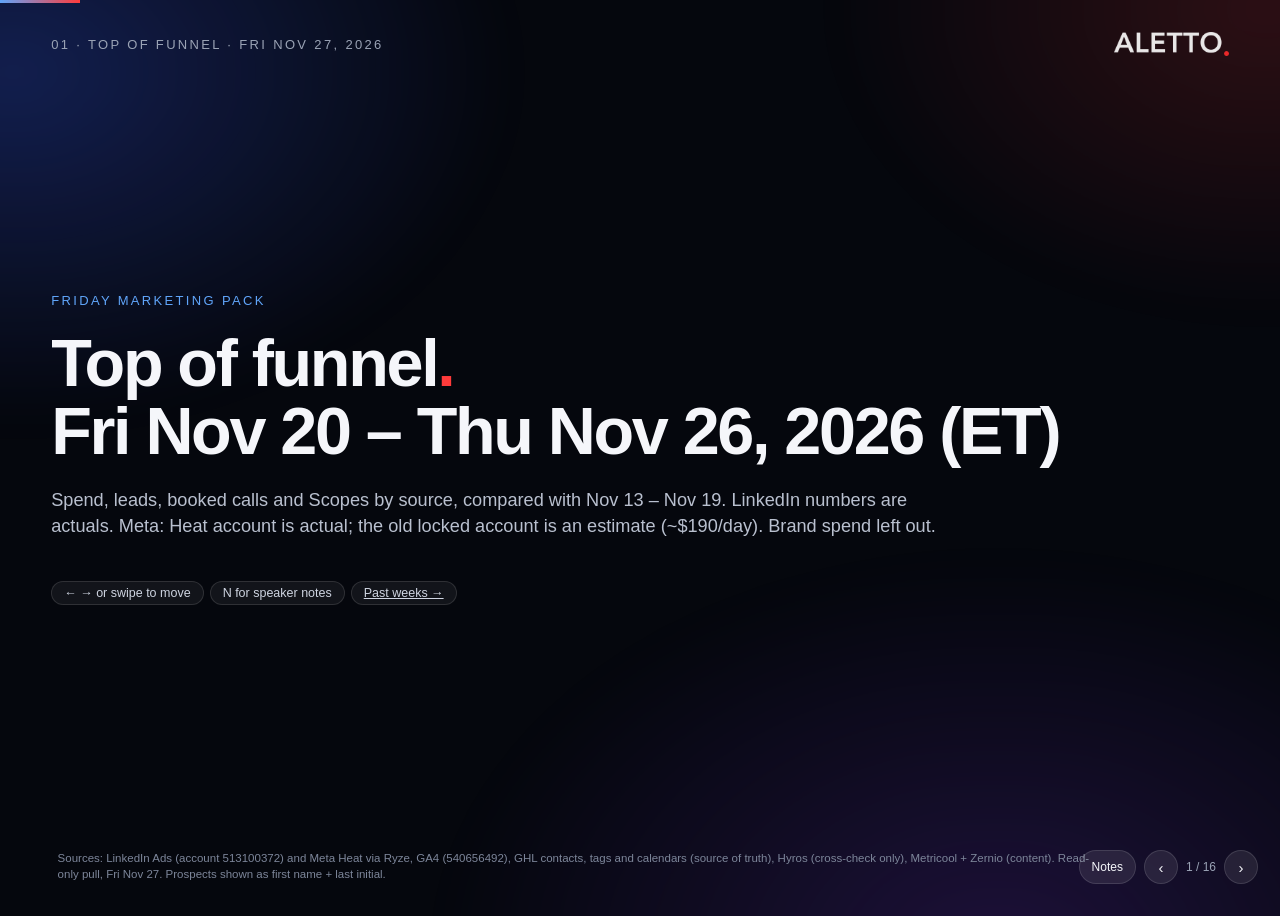
==== commit a2ef0412: "TOF deck 2026-11-27" ====
--- a/index.html
+++ b/index.html
@@ -1,5 +1,5 @@
 <!DOCTYPE html><html lang="en"><head><meta charset="utf-8"><meta name="viewport" content="width=device-width,initial-scale=1,viewport-fit=cover">
-<title>Aletto · Top of funnel · Fri Nov 13 – Thu Nov 19, 2026 (ET)</title><meta name="robots" content="noindex"><link rel="icon" href="[data-uri]">
+<title>Aletto · Top of funnel · Fri Nov 20 – Thu Nov 26, 2026 (ET)</title><meta name="robots" content="noindex"><link rel="icon" href="[data-uri]">
 <style>
 :root{--bg:#05070d;--glass:rgba(255,255,255,.055);--glass2:rgba(255,255,255,.09);--line:rgba(255,255,255,.12);--tx:#f5f6fa;--mut:#9aa3b5;--red:#ff3b3b;--grn:#34d399;--amb:#fbbf24;--blu:#60a5fa;--vio:#a78bfa}
 *{box-sizing:border-box;margin:0;padding:0}
@@ -250,151 +250,151 @@
 @media (min-width:821px) and (max-height:800px){.sbtab td,.sbtab th{padding:2px 7px;font-size:12px;line-height:1.3}.sbslide .kpi{padding:10px 16px}.sbslide .kpi .v{font-size:clamp(26px,2.6vw,34px)}.sbslide .sub{margin-bottom:8px}}
 
 .gaps6 .flag{padding:14px 16px}.gaps6 .flag b{font-size:15.5px}.gaps6 .flag p{font-size:13px;line-height:1.42}
-</style></head><body><div class="prog" id="prog"></div><div class="deck"><section class="slide" data-title="Title"><div class="top"><span class="kicker">01 · Top of funnel · Fri Nov 20, 2026</span><img src="[data-uri]" alt="Aletto"></div>
+</style></head><body><div class="prog" id="prog"></div><div class="deck"><section class="slide" data-title="Title"><div class="top"><span class="kicker">01 · Top of funnel · Fri Nov 27, 2026</span><img src="[data-uri]" alt="Aletto"></div>
 <div class="title-wrap"><div class="kicker" style="color:var(--blu)">Friday marketing pack</div>
-<h1>Top of funnel<span class="dot">.</span><br>Fri Nov 13 – Thu Nov 19, 2026 (ET)</h1>
-<p class="sub" style="max-width:900px">Spend, leads, booked calls and Scopes by source, compared with Nov 6 – Nov 12. LinkedIn numbers are actuals. Meta: the old locked account is estimated; the new Heat account (live Nov 19) is actual.</p>
+<h1>Top of funnel<span class="dot">.</span><br>Fri Nov 20 – Thu Nov 26, 2026 (ET)</h1>
+<p class="sub" style="max-width:900px">Spend, leads, booked calls and Scopes by source, compared with Nov 13 – Nov 19. LinkedIn numbers are actuals. Meta: Heat account is actual; the old locked account is an estimate (~$190/day). Brand spend left out.</p>
 <div><span class="chip">← → or swipe to move</span><span class="chip">N for speaker notes</span><span class="chip"><a href="archive/" style="color:inherit">Past weeks →</a></span></div></div>
-<div class="src">Sources: LinkedIn Ads (account 513100372) and Meta Heat via Ryze, GA4 (540656492), Hyros booked calls, GHL contacts and tags, Metricool + Zernio (content). Read-only pull, Fri Nov 20. Prospects shown as first name + last initial.</div>
-<aside class="sn"><ul><li>Same week window as every Friday pack: Friday to Thursday, Eastern time.</li><li>Meta = ~$190/day estimate for the old locked account + Heat actual from Nov 19.</li></ul></aside></section>
+<div class="src">Sources: LinkedIn Ads (account 513100372) and Meta Heat via Ryze, GA4 (540656492), GHL contacts, tags and calendars (source of truth), Hyros (cross-check only), Metricool + Zernio (content). Read-only pull, Fri Nov 27. Prospects shown as first name + last initial.</div>
+<aside class="sn"><ul><li>Same week window as every Friday pack: Friday to Thursday, Eastern time.</li><li>Sources now come from GHL, and qualified uses Jake's rule. Last week is restated both ways.</li></ul></aside></section>
 <section class="slide" data-title="The week"><div class="top"><span class="kicker">02 · The week in one slide</span><img src="[data-uri]" alt="Aletto"></div>
-<h2>Same money, same number of calls, one more Scope. LinkedIn paid is booking Scopes again.</h2><p class="sub">Spend ~$3,550 (flat). 34 strategy calls (34), 14 qualified (15) and 9 Scopes (8). LinkedIn ads booked 12 calls and 2 last-touch Scopes (8 and 0), or 17 calls counting the untagged post-text link. Meta halved to 5 calls while the old account winds down and the new Heat account started on Nov 19.</p>
-<div class="col fill" style="justify-content:center;gap:18px"><div class="grid g4 big4"><div class="glass card kpi"><div class="lbl">Total spend<span class="tag est">estimate</span></div><div class="v" style="">~$3,550</div><div class="deltas"><span class="fl0">▲ 0%</span><span>last week ~$3,544</span></div></div><div class="glass card kpi"><div class="lbl">LinkedIn clicks</div><div class="v" style="">648</div><div class="deltas"><span class="dn">▼ -14%</span><span>last week 750</span></div></div><div class="glass card kpi"><div class="lbl">Free-report leads</div><div class="v" style="">205</div><div class="deltas"><span class="up">▲ +1%</span><span>last week 202</span></div></div><div class="glass card kpi"><div class="lbl">Strategy calls booked</div><div class="v" style="">34</div><div class="deltas"><span class="fl0">→ 0%</span><span>last week 34</span></div></div><div class="glass card kpi"><div class="lbl">Qualified calls</div><div class="v" style="color:var(--grn)">14</div><div class="deltas"><span class="dn">▼ -7%</span><span>last week 15</span></div></div><div class="glass card kpi"><div class="lbl">Scopes booked</div><div class="v" style="color:var(--amb)">9</div><div class="deltas"><span class="up">▲ +12%</span><span>last week 8</span></div></div><div class="glass card kpi"><div class="lbl">Cost per book</div><div class="v" style="">~$104</div><div class="deltas"><span class="dn">▲ 0%</span><span>last week ~$104</span></div></div><div class="glass card kpi"><div class="lbl">Cost per qualified</div><div class="v" style="">~$254</div><div class="deltas"><span class="dn">▲ +7%</span><span>last week ~$236</span></div></div></div><div class="grid g3"><div class="glass card flag g"><b>LinkedIn paid recovered</b><p>12 books / 6 qualified (8 / 2), $347 per qualified ($1,107). With the 5 post-text-link calls Hyros files as organic: 17 / 7, ~$297 per qualified. 2 last-touch Scopes (Dianna G., Dan K.), and LinkedIn was first touch on 4 of the 9.</p></div><div class="glass card flag r"><b>Meta booked half as much</b><p>5 books / 3 qualified (10 / 5) on ~$1,470 (old-account estimate + $140 actual on Heat). Meta visitors to the report page opt in at 5.0%, vs 28.6% from LinkedIn.</p></div><div class="glass card flag a"><b>LinkedIn was trimmed overnight</b><p>bg1 US and static-test-US were paused, and bg2 EU went from $100 to $70 (read live Fri morning; this pack changed nothing). LinkedIn now runs $190/day. Judge it next Friday.</p></div></div></div>
+<h2>Spend up 12%, Scopes held at 9. LinkedIn got cheaper per qualified call; Meta's new Heat account started booking.</h2><p class="sub">Spend ~$3,977 (~$3,545). 31 strategy calls (34), 16 qualified (19) and 9 Scopes (9). LinkedIn ads: 18 calls / 12 qualified / 6 Scopes on $1,362, so $113 per qualified call ($208). Meta: 12 / 4 / 2 on ~$2,616 (half is an estimate). Books and sources now come from GHL, not Hyros.</p>
+<div class="col fill" style="justify-content:center;gap:18px"><div class="grid g4 big4"><div class="glass card kpi"><div class="lbl">Total spend<span class="tag est">estimate</span></div><div class="v" style="">~$3,977</div><div class="deltas"><span class="fl0">▲ +12%</span><span>last week ~$3,545</span></div></div><div class="glass card kpi"><div class="lbl">LinkedIn clicks</div><div class="v" style="">445</div><div class="deltas"><span class="dn">▼ -31%</span><span>last week 648</span></div></div><div class="glass card kpi"><div class="lbl">Free-report leads</div><div class="v" style="">164</div><div class="deltas"><span class="dn">▼ -20%</span><span>last week 205</span></div></div><div class="glass card kpi"><div class="lbl">Strategy calls booked</div><div class="v" style="">31</div><div class="deltas"><span class="dn">▼ -9%</span><span>last week 34</span></div></div><div class="glass card kpi"><div class="lbl">Qualified calls</div><div class="v" style="color:var(--grn)">16</div><div class="deltas"><span class="dn">▼ -16%</span><span>last week 19</span></div></div><div class="glass card kpi"><div class="lbl">Scopes booked</div><div class="v" style="color:var(--amb)">9</div><div class="deltas"><span class="fl0">→ 0%</span><span>last week 9</span></div></div><div class="glass card kpi"><div class="lbl">Cost per book</div><div class="v" style="">~$128</div><div class="deltas"><span class="dn">▲ +23%</span><span>last week ~$104</span></div></div><div class="glass card kpi"><div class="lbl">Cost per qualified</div><div class="v" style="">~$249</div><div class="deltas"><span class="dn">▲ +33%</span><span>last week ~$187</span></div></div></div><div class="grid g3"><div class="glass card flag g"><b>LinkedIn: cheapest qualified calls</b><p>18 books / 12 qualified (20 / 10) on $1,362, 35% less spend. $113 per qualified call ($208) and 6 of the 9 Scopes: Anna R., Shane C. (coldgraveyard), Julien G., Marc O. (deadcold), Marc W., Ronvd B. (post-text link).</p></div><div class="glass card flag a"><b>Meta: Heat books, but costs more</b><p>Heat (actual $1,286) booked 8 calls / 3 qualified / 1 Scope. COLD-EMAIL-REPUTATION did most of it: $142 → 4 calls, 2 qualified, Andrew R.'s Scope. The old account (~$1,330, estimate) booked 4 / 1 / 1 (Laurent M.).</p></div><div class="glass card flag r"><b>Hyros misses the new Meta ads</b><p>Hyros files 7 of the 8 Heat bookings as Facebook organic or no source, and all 7 "LinkedIn organic" calls are LinkedIn ads in GHL. This pack uses GHL for every source.</p></div></div></div>
 <div class="src">Cost per book / qualified use total spend including the Meta estimate. Last week's calls have had a week longer to cancel, so cancels aren't compared.</div>
-<aside class="sn"><ul><li>Lead with the verdict: spend and calls flat, Scopes 8 → 9, LinkedIn paid back on the Scope board.</li><li>Meta booked half as much; Heat is only 1 day old.</li></ul></aside></section>
+<aside class="sn"><ul><li>Lead with the verdict: spend +12%, calls 34 → 31, Scopes flat at 9, LinkedIn cheaper per qualified call.</li><li>Heat's first full week: 8 calls and 1 Scope. COLD-EMAIL-REPUTATION is the ad to scale.</li></ul></aside></section>
 <section class="slide" data-title="Spend & budgets"><div class="top"><span class="kicker">03 · Spend & budgets</span><img src="[data-uri]" alt="Aletto"></div>
-<h2>~$3,550 spent, flat on last week. LinkedIn budgets are now $190/day.</h2>
-<p class="sub">LinkedIn actual $2,080 (−6%), incl. $169 retargeting (uncapped). Meta ~$1,470: the old locked account is estimated at ~$190/day ($1,330, still delivering leads daily), plus $139.89 actual on the new Heat account (first spend Nov 19).</p>
+<h2>~$3,977 spent, up 12%. LinkedIn fell 35%; Meta's Heat account ran its first full week.</h2>
+<p class="sub">LinkedIn actual $1,362 (−35%), incl. $139 retargeting (uncapped). Meta ~$2,616: Heat actual $1,286 (FR-ABO $993 + FR-ABO-QSTRAT $293), plus the old locked account estimated at ~$1,330. Brand spend not counted: BTD $76, Jake Roper IG boosts $33.</p>
 <div class="grid g2 fill" style="grid-template-columns:1.05fr 1fr">
  <div class="glass card col"><div class="lbl">Spend by channel, this week vs last <span class="legend-est" style="margin-left:10px"></span><span class="hint">hatched = estimate</span></div><div class="chart"><canvas id="cSpend"></canvas></div></div>
- <div class="glass card col"><div class="lbl">LinkedIn daily budgets now (read Fri Nov 20)</div><div class="chart"><canvas id="cBud"></canvas></div>
- <p class="hint" style="margin-top:8px;font-size:13px;line-height:1.45">Read live Fri Nov 20 ~08:50 Madrid (read-only): bg2 US $100, bg2 EU $70 (was $100), rt-vsl $20 (retargeting, uncapped). bg1 US ($40) and static-test-US ($20) were PAUSED overnight (~00:47 Madrid), not by this pack. Meta Heat: 8 cold ABO ad sets + RT have been live since Nov 19.</p></div>
-</div>
-<div class="src">LinkedIn: campaign report, account 513100372; budgets re-read live Fri Nov 20 (read-only). Prospecting averaged $273/day this week before the overnight trim. Meta Heat: Ryze meta_ads, ad-level daily. Old Meta account: estimate.</div>
-<aside class="sn"><ul><li>Prospecting now $170 = bg2 US 100 + bg2 EU 70 (bg1 US and static-test-US paused overnight).</li><li>rt-vsl retargeting $20/day on top, uncapped.</li></ul></aside></section>
+ <div class="glass card col"><div class="lbl">LinkedIn daily budgets now (read Fri Nov 27)</div><div class="chart"><canvas id="cBud"></canvas></div>
+ <p class="hint" style="margin-top:8px;font-size:13px;line-height:1.45">Read live Fri Nov 27 ~09:00 Madrid (read-only): bg2 US $100, bg2 EU $70, rt-vsl $20 (retargeting, uncapped) = $190/day. bg1 US and static-test-US stay paused. Meta Heat: FR-ABO (8 cold ad sets + RT) ran Nov 19–24; FR-ABO-QSTRAT took over from Nov 24.</p></div>
+</div>
+<div class="src">LinkedIn: campaign report, account 513100372; budgets re-read live Fri Nov 27 (read-only). Prospecting averaged $175/day vs $170 set. Meta Heat: Ryze meta_ads, campaign + ad totals (lead-gen only). Old Meta account: estimate. Last week's Meta restated to exclude $5.29 BTD.</div>
+<aside class="sn"><ul><li>LinkedIn now $190/day: bg2 US 100 + bg2 EU 70 + rt-vsl 20 (uncapped).</li><li>Meta Heat ran ~$184/day lead-gen. FR-ABO-QSTRAT replaced FR-ABO on Nov 24.</li></ul></aside></section>
 <section class="slide" data-title="Funnel"><div class="top"><span class="kicker">04 · Funnel</span><img src="[data-uri]" alt="Aletto"></div>
-<h2>Report-page visitors +22%, leads +1%. The extra traffic was Meta, and it didn't opt in.</h2>
-<p class="sub">Clicks 648 (750), report leads 205 (202), calls 34 (34), qualified 14 (15). LinkedIn CTR 1.66% (1.76%), CPC $3.21 ($2.95), CPM $53 ($52).</p>
+<h2>Report-page visitors −8%, leads −20%. LinkedIn opted in better; Meta still opts in at 7%.</h2>
+<p class="sub">Clicks 445 (648), report leads 164 (205), calls 31 (34), qualified 16 (19). LinkedIn CTR 1.88% (1.66%), CPC $3.06 ($3.21), CPM $58 ($53).</p>
 <div class="grid g2 fill" style="grid-template-columns:1.25fr 1fr">
- <div class="glass card col" style="justify-content:center"><div class="frow"><div class="bx" style="width:62%;background:rgba(96,165,250,.35)"><span>LinkedIn clicks</span>648</div><div class="cv"><b>26.1%</b>click → LinkedIn report lead (last week 23.9%)</div></div><div class="frow"><div class="bx" style="width:88%;background:rgba(96,165,250,.22)"><span>Report-page visitors</span>1,308</div><div class="cv"><b>15.7%</b>visitor → report lead, all sources (last week 18.8%)</div></div><div class="frow"><div class="bx" style="width:35%;background:rgba(167,139,250,.35)"><span>Report leads</span>205</div><div class="cv"><b>169 / 32 / 1</b>LinkedIn / Meta / organic</div></div><div class="frow"><div class="bx" style="width:42%;background:rgba(251,191,36,.30)"><span>VSL visitors</span>292</div><div class="cv"><b>11.6%</b>VSL visitor → booked call (last week 11.8%) · bar 2–5%</div></div><div class="frow"><div class="bx" style="width:14%;background:rgba(52,211,153,.32)"><span>Calls booked</span>34</div><div class="cv"><b>16.6%</b>report lead → booked call (last week 16.8%)</div></div><div class="frow"><div class="bx" style="width:10%;background:rgba(52,211,153,.55)"><span>Qualified</span>14</div><div class="cv"><b>41%</b>of books qualified (last week 44%)</div></div></div>
+ <div class="glass card col" style="justify-content:center"><div class="frow"><div class="bx" style="width:62%;background:rgba(96,165,250,.35)"><span>LinkedIn clicks</span>445</div><div class="cv"><b>24.3%</b>click → LinkedIn report lead (last week 26.1%)</div></div><div class="frow"><div class="bx" style="width:102%;background:rgba(96,165,250,.22)"><span>Report-page visitors</span>1,205</div><div class="cv"><b>13.6%</b>visitor → report lead, all sources (last week 15.6%)</div></div><div class="frow"><div class="bx" style="width:38%;background:rgba(167,139,250,.35)"><span>Report leads</span>164</div><div class="cv"><b>108 / 54 / 1</b>LinkedIn / Meta / organic</div></div><div class="frow"><div class="bx" style="width:47%;background:rgba(251,191,36,.30)"><span>VSL visitors</span>260</div><div class="cv"><b>11.9%</b>VSL visitor → booked call (last week 11.6%) · bar 2–5%</div></div><div class="frow"><div class="bx" style="width:16%;background:rgba(52,211,153,.32)"><span>Calls booked</span>31</div><div class="cv"><b>18.9%</b>report lead → booked call (last week 16.6%)</div></div><div class="frow"><div class="bx" style="width:12%;background:rgba(52,211,153,.55)"><span>Qualified</span>16</div><div class="cv"><b>52%</b>of books qualified (last week 56%)</div></div></div>
  <div class="glass card col"><div class="lbl">Free-report leads by source</div><div class="chart"><canvas id="cLeads"></canvas></div></div>
 </div>
-<div class="src">Report leads: GHL contacts created in the week with the free-report tag/URL or the "5 Ways" source. Report-page and VSL visitors: GA4 unique users on go.aletto.ai/saasreport and /freetraining-1-7481 (ET week). Books: Hyros "Free AI Strategy Call". Qualified: GHL tag. Bar widths are scaled (square root) so the small steps stay readable.</div>
-<aside class="sn"><ul><li>Meta sent 645 report-page visitors but only 32 leads (5.0%), with ~5s engaged per visitor. LinkedIn ads: 590 visitors, 28.6% opt-in, ~34s.</li><li>Non-paid report leads: 4 (5): Instagram 2, aletto.ai site 1, direct 1. LinkedIn post-text leads count as LinkedIn ads.</li></ul></aside></section>
+<div class="src">Report leads: GHL contacts created in the week with the free-report tag/URL or the "5 Ways" source. Report-page and VSL visitors: GA4 unique users on go.aletto.ai/saasreport and /freetraining-1-7481 (ET week). Calls: Strat, SDR-set and Bot calendar bookings in GHL (matched 1:1 to the Hyros call list). Qualified: Jake's rule (moved to Scope/Alignment or GHL tag "booked call", not low-level). Bar widths are scaled (square root) so the small steps stay readable.</div>
+<aside class="sn"><ul><li>LinkedIn ads: 342 report-page visitors, 31.6% opt-in (28.6%). Meta: 758 visitors, 7.1% opt-in (4.9%).</li><li>Non-paid report leads: 2 (4): Instagram 1, direct 1. LinkedIn post-text leads count as LinkedIn ads.</li></ul></aside></section>
 <section class="slide" data-title="VSL throughput"><div class="top"><span class="kicker">05 · VSL throughput by source</span><img src="[data-uri]" alt="Aletto"></div>
-<h2>The VSL still books 11.6% of visitors, well over the 2–5% bar. The leak is the report page on mobile.</h2>
-<p class="sub">292 VSL visitors (288 last week) → 34 strategy calls (34). LinkedIn ads 9.7% visitor → book (6.6%). 30 days: 1,130 visitors, 139 books, 12.3%. Only 22.3% (26.8%) of report-page visitors reach the VSL: 14.4% on mobile vs 43.5% on desktop.</p>
+<h2>260 VSL visitors, 31 calls. GA4's own booking event puts on-page booking at 6.5%, above the 2–5% bar.</h2>
+<p class="sub">260 VSL visitors (292) → 31 strategy calls (34) = 11.9% (11.6%); 12 of the 31 were SDR-set. LinkedIn ads 97 → 18 (18.6%), Meta 75 → 12 (16.0%). 30 days: 1,124 visitors, 138 calls, 12.3%. Only 21.6% of report-page visitors reach the VSL: 16% on mobile vs 38% on desktop.</p>
 <div class="grid g2 fill" style="grid-template-columns:1.7fr 1fr">
  <div class="glass card col"><div class="lbl">Report page → VSL → booked call · this week (last week) · <span style="color:var(--grn)">green = above the 2–5% bar</span></div>
-  <div class="scroll fill"><table class="tb2" style="font-size:13px"><tr><th style="text-align:left">Source</th><th>Report-page<br>visitors</th><th>→ VSL</th><th>VSL<br>visitors</th><th>Books</th><th>VSL →<br>book</th></tr><tr class=""><td style="text-align:left">LinkedIn ads</td><td>590 <span class="hint">(720)</span></td><td>29.7% <span class="hint">(25.3%)</span></td><td><b>175</b> <span class="hint">(182)</span></td><td>17 <span class="hint">(12)</span></td><td><b style="color:var(--grn)">9.7%</b> <span class="hint">(6.6%)</span></td></tr><tr class=""><td style="text-align:left">Meta ads</td><td>645 <span class="hint">(281)</span></td><td>6.4% <span class="hint">(11.0%)</span></td><td><b>41</b> <span class="hint">(31)</span></td><td>5 <span class="hint">(10)</span></td><td><b style="color:var(--grn)">12.2%</b> <span class="hint">(32.3%)</span></td></tr><tr class=""><td style="text-align:left">LinkedIn organic</td><td>0 <span class="hint">(2)</span></td><td>— <span class="hint">(—)</span></td><td><b>8</b> <span class="hint">(17)</span></td><td>1 <span class="hint">(3)</span></td><td><b style="color:var(--grn)">12.5%</b> <span class="hint">(17.6%)</span></td></tr><tr class=""><td style="text-align:left">Everything else<div class="hint" style="font-size:11px">direct, email, IG, YT, no source</div></td><td>89 <span class="hint">(81)</span></td><td>84.3% <span class="hint">(74.1%)</span></td><td><b>75</b> <span class="hint">(60)</span></td><td>11 <span class="hint">(9)</span></td><td><b style="color:var(--grn)">14.7%</b> <span class="hint">(15.0%)</span></td></tr><tr class="hl"><td style="text-align:left"><b>All sources</b></td><td>1,308 <span class="hint">(1,076)</span></td><td>22.3% <span class="hint">(26.8%)</span></td><td><b>292</b> <span class="hint">(288)</span></td><td>34 <span class="hint">(34)</span></td><td><b style="color:var(--grn)">11.6%</b> <span class="hint">(11.8%)</span></td></tr><tr><td style="text-align:left;color:var(--mut)">30 days (Oct 21 – Nov 19)</td><td>4,471</td><td>25.3%</td><td>1,130</td><td>139</td><td><b style="color:var(--grn)">12.3%</b></td></tr></table></div></div>
- <div class="col" style="gap:10px"><div class="glass card flag a"><b>Biggest leak: the report page</b><p>1,308 visitors → 205 new leads (15.7%). Meta sends 645 visitors who stay ~5s and opt in at 5.0% (LinkedIn ads: ~34s, 28.6%).</p></div><div class="glass card flag a"><b>Mobile drops before the VSL</b><p>Mobile: 942 report-page visitors → 136 on the VSL (14.4%). Desktop: 359 → 156 (43.5%). Last week 18.4% vs 38.1%.</p></div><div class="glass card flag g" style="border-left-color:var(--blu)"><b>How to read it</b><p>Books are Hyros last touch in the same week, not a cohort of these visitors. Meta's 12.2% is inflated: Meta bookers often come back through email or DM, so GA4 logs their VSL visit there.</p></div></div>
-</div>
-<div class="src">GA4 (property 540656492, ET): unique users on go.aletto.ai/saasreport and /freetraining-1-7481, by session source. LinkedIn/Meta ads = utm_source linkedin / fb_ad; LinkedIn organic = linkedin.com referrer. Source rows can overlap slightly (one person, two sources). Books: Hyros strategy calls, last touch; "Everything else" books = Hyros organic other + no source.</div>
-<aside class="sn"><ul><li>VSL visitors 292 vs 288; 30 days 1,130 visitors and 139 books = 12.3%.</li><li>31 VSL visitors (10.6%) have no source in GA4.</li><li>GA4 key event book_strategy_call (live Nov 18): 8 events / 4 users, all Nov 19, 7 of 8 with no source. Not usable per source yet.</li><li>Per ad (VSL visitors → books, this week): deadcold 79 → 6 (7.6%); coldgraveyard 52 → 5 (9.6%); STATIC-hard-to-reach-buyers 18 → 5 (27.8%).</li></ul></aside></section>
+  <div class="scroll fill"><table class="tb2" style="font-size:13px"><tr><th style="text-align:left">Source</th><th>Report-page<br>visitors</th><th>→ VSL</th><th>VSL<br>visitors</th><th>Books</th><th>VSL →<br>book</th></tr><tr class=""><td style="text-align:left">LinkedIn ads</td><td>342 <span class="hint">(591)</span></td><td>28.4% <span class="hint">(29.6%)</span></td><td><b>97</b> <span class="hint">(175)</span></td><td>18 <span class="hint">(22)</span></td><td><b style="color:var(--grn)">18.6%</b> <span class="hint">(12.6%)</span></td></tr><tr class=""><td style="text-align:left">Meta ads</td><td>758 <span class="hint">(650)</span></td><td>9.9% <span class="hint">(6.5%)</span></td><td><b>75</b> <span class="hint">(42)</span></td><td>12 <span class="hint">(9)</span></td><td><b style="color:var(--grn)">16.0%</b> <span class="hint">(21.4%)</span></td></tr><tr class=""><td style="text-align:left">LinkedIn organic</td><td>0 <span class="hint">(0)</span></td><td>— <span class="hint">(—)</span></td><td><b>2</b> <span class="hint">(8)</span></td><td>0 <span class="hint">(0)</span></td><td><b style="color:#ff6b6b">0.0%</b> <span class="hint">(0.0%)</span></td></tr><tr class=""><td style="text-align:left">Everything else<div class="hint" style="font-size:11px">direct, email, IG, YT, no source</div></td><td>136 <span class="hint">(85)</span></td><td>68.4% <span class="hint">(84.7%)</span></td><td><b>93</b> <span class="hint">(72)</span></td><td>1 <span class="hint">(3)</span></td><td><b style="color:#ff6b6b">1.1%</b> <span class="hint">(4.2%)</span></td></tr><tr class="hl"><td style="text-align:left"><b>All sources</b></td><td>1,205 <span class="hint">(1,314)</span></td><td>21.6% <span class="hint">(22.2%)</span></td><td><b>260</b> <span class="hint">(292)</span></td><td>31 <span class="hint">(34)</span></td><td><b style="color:var(--grn)">11.9%</b> <span class="hint">(11.6%)</span></td></tr><tr><td style="text-align:left;color:var(--mut)">30 days (Oct 28 – Nov 26)</td><td>4,814</td><td>23.3%</td><td>1,124</td><td>138</td><td><b style="color:var(--grn)">12.3%</b></td></tr></table></div></div>
+ <div class="col" style="gap:10px"><div class="glass card flag a"><b>Biggest leak: the report page</b><p>1,205 visitors → 164 new leads (13.6%). Meta sends 758 visitors who stay ~8s and opt in at 7.1% (LinkedIn ads: ~29s, 31.6%).</p></div><div class="glass card flag a"><b>Mobile drops before the VSL</b><p>Mobile: 915 report-page visitors → 149 on the VSL (16.3%). Desktop: 291 → 110 (37.8%). Last week 14.3% vs 43.5%.</p></div><div class="glass card flag g" style="border-left-color:var(--blu)"><b>How to read it</b><p>Calls are GHL bookings in the same week, not a cohort of these visitors, and 12 of 31 were SDR-set. GA4's own booking event (17 users, 6.5% of VSL visitors) is the closest to a true on-page rate.</p></div></div>
+</div>
+<div class="src">GA4 (property 540656492, ET): unique users on go.aletto.ai/saasreport and /freetraining-1-7481, by session source. LinkedIn/Meta ads = utm_source linkedin / fb_ad; LinkedIn organic = linkedin.com referrer. Source rows can overlap slightly (one person, two sources). Calls: GHL Strat, SDR-set and Bot bookings by GHL source (a paid touch wins); "Everything else" = calls with no paid touch.</div>
+<aside class="sn"><ul><li>VSL visitors 260 vs 292; 30 days 1,124 visitors and 138 books = 12.3%.</li><li>33 VSL visitors (12.7%) have no source in GA4.</li><li>GA4 key event book_strategy_call: 32 events / 17 users (8 / 4 last week). With a source: coldgraveyard 5 users, Meta COLD-EMAIL-REPUTATION 2, old STATIC-hard-to-reach 2, Q4-RT 1, deadcold 1; the rest direct or (not set).</li><li>Per ad (VSL visitors → books, this week): deadcold 57 → 5 (8.8%); coldgraveyard 28 → 7 (25.0%); STATIC-hard-to-reach-buyers 23 → 3 (13.0%).</li></ul></aside></section>
 <section class="slide" data-title="Books & Scopes"><div class="top"><span class="kicker">06 · Books & Scopes by source</span><img src="[data-uri]" alt="Aletto"></div>
-<h2>LinkedIn paid booked more and is back on the Scope board. Meta halved.</h2>
-<p class="sub">Last-touch source. Meta 5 books / 3 qualified (10 / 5). LinkedIn ads 12 / 6 (8 / 2). Organic 12 / 4. Scopes 9 (8), 2 from LinkedIn paid (last touch) and 4 with a LinkedIn ad as first touch.</p>
+<h2>LinkedIn booked 6 of 9 Scopes. Meta booked more calls, but fewer qualified.</h2>
+<p class="sub">GHL source (a paid touch wins). Meta 12 books / 4 qualified (9 / 5). LinkedIn ads 18 / 12 (20 / 10). Organic 1 / 0. Scopes 9 (9), 6 from LinkedIn ads and 2 from Meta.</p>
 <div class="grid g2 fill" style="grid-template-columns:1.2fr 1fr">
  <div class="glass card col"><div class="lbl">Calls booked and qualified, this week vs last</div><div class="chart"><canvas id="cBooks"></canvas></div></div>
  <div class="glass card col"><div class="lbl">The 9 Scopes booked this week</div>
   <div class="chart" style="flex:0 0 120px"><canvas id="cScopes"></canvas></div>
-  <div class="scroll fill" style="margin-top:8px"><table class="tb2"><tr><th>Who</th><th>Day</th><th style="text-align:left">Source</th><th style="text-align:left">Ad / channel</th></tr><tr><td>Dianna G.</td><td>11-13</td><td style="text-align:left">LinkedIn ads</td><td style="text-align:left;color:var(--mut);white-space:normal">coldgraveyard</td></tr><tr><td>Ryan H.</td><td>11-13</td><td style="text-align:left">No source</td><td style="text-align:left;color:var(--mut);white-space:normal">—</td></tr><tr><td>Bobby B.</td><td>11-16</td><td style="text-align:left">No source</td><td style="text-align:left;color:var(--mut);white-space:normal">—</td></tr><tr><td>Jeff Y.</td><td>11-17</td><td style="text-align:left">Meta ads</td><td style="text-align:left;color:var(--mut);white-space:normal">STATIC-hard-to-reach-buyers -W</td></tr><tr><td>Larry G.</td><td>11-18</td><td style="text-align:left">No source</td><td style="text-align:left;color:var(--mut);white-space:normal">—</td></tr><tr><td>Luis F.</td><td>11-18</td><td style="text-align:left">Organic other</td><td style="text-align:left;color:var(--mut);white-space:normal">google-organic<div class="hint" style="font-size:11.5px">first touch: LinkedIn ads coldgraveyard</div></td></tr><tr><td>Jenny B.</td><td>11-18</td><td style="text-align:left">Organic other</td><td style="text-align:left;color:var(--mut);white-space:normal">direct<div class="hint" style="font-size:11.5px">first touch: Meta ads STATIC-hard-to-reach-buyers -W</div></td></tr><tr><td>Dan K.</td><td>11-19</td><td style="text-align:left">LinkedIn ads</td><td style="text-align:left;color:var(--mut);white-space:normal">coldgraveyard</td></tr><tr><td>Gibran</td><td>11-19</td><td style="text-align:left">Organic other</td><td style="text-align:left;color:var(--mut);white-space:normal">google-organic<div class="hint" style="font-size:11.5px">first touch: LinkedIn ads coldgraveyard</div></td></tr></table></div></div>
-</div>
-<div class="src">Hyros booked calls, last touch. "Organic (LinkedIn)" = organic with a LinkedIn referrer; GHL shows 5 of the 6 came through the LinkedIn ad post-text link (counted as LinkedIn ads on the VSL slide only). "No source" includes returning contacts the SDRs set. 3 books have no GHL match, so their qualified status is unknown.</div>
-<aside class="sn"><ul><li>LinkedIn was first touch on 4 of 9 Scopes: Dianna G. and Dan K. (last touch too), Luis F. and Gibran (last touch Google organic).</li><li>Jenny B.'s Scope: last touch direct, first touch Meta STATIC-hard-to-reach-buyers. Ryan H., Bobby B. and Larry G. have no source.</li><li>Hyros shows 6 "Organic (LinkedIn)" books. GHL shows 5 came through the untagged lnkd.in link in LinkedIn ad post text. This slide keeps Hyros' label; the VSL slide counts them as LinkedIn ads (17 books).</li></ul></aside></section>
+  <div class="scroll fill" style="margin-top:8px"><table class="tb2"><tr><th>Who</th><th>Day</th><th style="text-align:left">Source</th><th style="text-align:left">Ad / channel</th></tr><tr><td>Josh B.</td><td>11-20</td><td style="text-align:left">Organic other</td><td style="text-align:left;color:var(--mut);white-space:normal">google-organic</td></tr><tr><td>Julien G.</td><td>11-23</td><td style="text-align:left">LinkedIn ads</td><td style="text-align:left;color:var(--mut);white-space:normal">deadcold</td></tr><tr><td>Anna R.</td><td>11-23</td><td style="text-align:left">LinkedIn ads</td><td style="text-align:left;color:var(--mut);white-space:normal">coldgraveyard</td></tr><tr><td>Marc W.</td><td>11-23</td><td style="text-align:left">LinkedIn ads</td><td style="text-align:left;color:var(--mut);white-space:normal">post-text link (untagged)</td></tr><tr><td>Laurent M.</td><td>11-24</td><td style="text-align:left">Meta ads</td><td style="text-align:left;color:var(--mut);white-space:normal">STATIC-hard-to-reach-buyers -W</td></tr><tr><td>Shane C.</td><td>11-24</td><td style="text-align:left">LinkedIn ads</td><td style="text-align:left;color:var(--mut);white-space:normal">coldgraveyard</td></tr><tr><td>Andrew R.</td><td>11-24</td><td style="text-align:left">Meta ads</td><td style="text-align:left;color:var(--mut);white-space:normal">COLD-EMAIL-REPUTATION-AD</td></tr><tr><td>Ronvd B.</td><td>11-26</td><td style="text-align:left">LinkedIn ads</td><td style="text-align:left;color:var(--mut);white-space:normal">post-text link (untagged)</td></tr><tr><td>Marc O.</td><td>11-26</td><td style="text-align:left">LinkedIn ads</td><td style="text-align:left;color:var(--mut);white-space:normal">deadcold</td></tr></table></div></div>
+</div>
+<div class="src">GHL is the source of truth: Strat, SDR-set and Bot calendar bookings (Hyros list matched 1:1 to GHL appointments), source from the GHL contact (paid UTM or click from any visit wins). Qualified = moved to Scope/Alignment or tag "booked call" (not low-level). Last week restated the same way.</div>
+<aside class="sn"><ul><li>Scopes: LinkedIn 6 (Anna R., Shane C. on coldgraveyard; Julien G., Marc O. on deadcold; Marc W., Ronvd B. via the post-text link), Meta 2 (Laurent M. old account, Andrew R. Heat), Google organic 1 (Josh B.).</li><li>Calendars: Strat 17, SDR-set 12, Bot 2, Extended 0 (last week 18 / 14 / 2 / 0). Scope calendar 9 (9).</li><li>Hyros files 18 calls as organic or no source. GHL shows 17 were ads; only Dylan T. (5 Ways report, cancelled) is organic.</li></ul></aside></section>
 <section class="slide" data-title="Cost by source"><div class="top"><span class="kicker">07 · Cost per qualified call & per Scope</span><img src="[data-uri]" alt="Aletto"></div>
-<h2>All in: ~$254 per qualified call and ~$394 per Scope. LinkedIn: $347 per qualified ($1,107).</h2>
-<p class="sub">All in: ~$254 per qualified call (~$236) and ~$394 per Scope (~$443). LinkedIn spent $2,080 for 2 last-touch Scopes (~$1,040 each). Meta figures use mostly estimated spend.</p>
+<h2>All in: ~$249 per qualified call and ~$442 per Scope. LinkedIn: $113 per qualified call ($208).</h2>
+<p class="sub">All in: ~$249 per qualified call (~$187) and ~$442 per Scope (~$394). LinkedIn spent $1,362 for 6 Scopes (~$227 each). Meta ~$2,616, half estimated, for 2.</p>
 <div class="grid g2" style="grid-template-columns:1fr 1fr;flex:1;min-height:0">
  <div class="glass card col"><div class="lbl">Cost per qualified call (lower is better)</div><div class="chart"><canvas id="cCpq"></canvas></div></div>
  <div class="glass card col"><div class="lbl">Cost per Scope booked (lower is better)</div><div class="chart"><canvas id="cCps"></canvas></div></div>
 </div>
-<div class="glass card scroll" style="margin-top:14px;flex:none"><table class="tb2"><tr><th>Source</th><th>Spend</th><th>Books</th><th>Qualified</th><th>Scopes</th><th>$ / book</th><th>$ / qualified</th><th>$ / Scope</th></tr><tr><td>All sources <span class="tag est">estimate</span></td><td>~$3,550</td><td>34 <span class="hint">(34)</span></td><td>14 <span class="hint">(15)</span></td><td>9 <span class="hint">(8)</span></td><td>~$104 <span class="hint">(~$104)</span></td><td>~$254 <span class="hint">(~$236)</span></td><td>~$394 <span class="hint">(~$443)</span></td></tr><tr><td>LinkedIn ads</td><td>$2,080</td><td>12 <span class="hint">(8)</span></td><td>6 <span class="hint">(2)</span></td><td>2 <span class="hint">(0)</span></td><td>$173 <span class="hint">($277)</span></td><td>$347 <span class="hint">($1,107)</span></td><td>$1,040 <span class="hint">(—)</span></td></tr><tr><td>Meta ads <span class="tag est">estimate</span></td><td>~$1,470</td><td>5 <span class="hint">(10)</span></td><td>3 <span class="hint">(5)</span></td><td>1 <span class="hint">(2)</span></td><td>~$294 <span class="hint">(~$133)</span></td><td>~$490 <span class="hint">(~$266)</span></td><td>~$1,470 <span class="hint">(~$665)</span></td></tr><tr><td>Organic (all)</td><td>—</td><td>12 <span class="hint">(12)</span></td><td>4 <span class="hint">(4)</span></td><td>3 <span class="hint">(5)</span></td><td class="z">no ad spend</td><td class="z">no ad spend</td><td class="z">no ad spend</td></tr><tr><td>No source</td><td>—</td><td>5 <span class="hint">(4)</span></td><td>1 <span class="hint">(4)</span></td><td>3 <span class="hint">(1)</span></td><td class="z">no ad spend</td><td class="z">no ad spend</td><td class="z">no ad spend</td></tr></table></div>
-<div class="src">Last week in brackets. Spend: LinkedIn actual; Meta = ~$190/day old-account estimate + Heat actual. Scopes are last touch; "—" means no Scope to divide by.</div>
-<aside class="sn"><ul><li>LinkedIn: $2,080 for 2 last-touch Scopes (~$1,040 each). Meta: ~$1,470, mostly estimated, for 1.</li><li>Counting the 5 post-text-link calls as LinkedIn: 17 books / 7 qualified, ~$122 per book and ~$297 per qualified.</li><li>Cost per Scope-asked is on the last-$5k slides.</li></ul></aside></section>
+<div class="glass card scroll" style="margin-top:14px;flex:none"><table class="tb2"><tr><th>Source</th><th>$ / lead</th><th>$ / qualified lead</th><th>$ / Strat</th><th>$ / qualified Strat</th><th>$ / Scope booked</th><th>Spend</th><th>Leads · qualified</th><th>Strats · qualified</th><th>Scopes</th></tr><tr><td>All sources <span class="tag est">estimate</span></td><td>~$24 <span class="hint">(~$17)</span></td><td>~$55 <span class="hint">(~$37)</span></td><td>~$128 <span class="hint">(~$104)</span></td><td>~$249 <span class="hint">(~$187)</span></td><td>~$442 <span class="hint">(~$394)</span></td><td>~$3,977</td><td>164 · 72</td><td>31 · 16 <span class="hint">(34 · 19)</span></td><td>9 <span class="hint">(9)</span></td></tr><tr><td>LinkedIn ads</td><td>$13 <span class="hint">($12)</span></td><td>$26 <span class="hint">($26)</span></td><td>$76 <span class="hint">($104)</span></td><td>$113 <span class="hint">($208)</span></td><td>$227 <span class="hint">($520)</span></td><td>$1,362</td><td>108 · 53</td><td>18 · 12 <span class="hint">(20 · 10)</span></td><td>6 <span class="hint">(4)</span></td></tr><tr><td>Meta ads <span class="tag est">estimate</span></td><td>~$48 <span class="hint">(~$46)</span></td><td>~$138 <span class="hint">(~$113)</span></td><td>~$218 <span class="hint">(~$163)</span></td><td>~$654 <span class="hint">(~$293)</span></td><td>~$1,308 <span class="hint">(~$1,465)</span></td><td>~$2,616</td><td>54 · 19</td><td>12 · 4 <span class="hint">(9 · 5)</span></td><td>2 <span class="hint">(1)</span></td></tr><tr><td>Organic (all)</td><td class="z">no ad spend</td><td class="z">no ad spend</td><td class="z">no ad spend</td><td class="z">no ad spend</td><td class="z">no ad spend</td><td>—</td><td>— · —</td><td>1 · 0 <span class="hint">(5 · 4)</span></td><td>1 <span class="hint">(1)</span></td></tr><tr><td>No source</td><td class="z">no ad spend</td><td class="z">no ad spend</td><td class="z">no ad spend</td><td class="z">no ad spend</td><td class="z">no ad spend</td><td>—</td><td>— · —</td><td>0 · 0 <span class="hint">(0 · 0)</span></td><td>0 <span class="hint">(3)</span></td></tr></table></div>
+<div class="src">Ranked by lowest cost per qualified lead. Last week in brackets. Leads = GHL free-report leads; qualified lead = GHL tag. Spend: LinkedIn actual; Meta = Heat actual + ~$190/day old-account estimate. Cost per Scope-asked is on the last-$5k slides.</div>
+<aside class="sn"><ul><li>LinkedIn: $13 per lead, $26 per qualified lead, $113 per qualified call. Meta: ~$48, ~$138 and ~$654.</li><li>Heat alone (actual $1,286): 36 leads, 8 calls, 3 qualified, 1 Scope, so ~$429 per qualified call.</li><li>COLD-EMAIL-REPUTATION is the cheapest single ad: $142 → 2 qualified calls ($71 each).</li></ul></aside></section>
 <section class="slide" data-title="Last $5k"><div class="top"><span class="kicker">08 · Last $5k per LinkedIn campaign</span><img src="[data-uri]" alt="Aletto"></div>
-<h2>coldgraveyard and deadcold earn their money. bg1 US didn't, and it's now paused.</h2>
-<p class="sub"><b>Strict</b> credits a Scope to the ad on the person's first strategy-call booking (last touch). <b>Any Strat</b> credits it if any of their strategy calls in the window came from the campaign (each person once). Windows end Nov 19 (each campaign's last ~$5k of spend).</p>
+<h2>coldgraveyard and deadcold keep earning Scopes. bg1 US stays paused.</h2>
+<p class="sub"><b>Strict</b> credits a Scope to the ad on the person's first strategy-call booking (last touch). <b>Any Strat</b> credits it if any of their strategy calls in the window came from the campaign (each person once). Windows end Nov 26 (bg1 US: Nov 19, paused since).</p>
 <div class="grid g2 fill" style="grid-template-columns:1fr 1.15fr">
  <div class="glass card col"><div class="lbl">Scopes from the last $5k, by method</div><div class="chart"><canvas id="c5k"></canvas></div></div>
- <div class="col" style="gap:12px;justify-content:space-between"><div class="glass card" style="flex:1;display:flex;flex-direction:column;justify-content:center"><div class="l5h"><b>bg2 US</b><span class="hint">09/27 → 11/19 · $5,008</span></div>
-<div class="l5k"><div><div class="t">Strict · first Strat</div><div class="n">4 <span style="font-size:13px;color:var(--mut)">Scopes</span></div><div class="hint">5 asked · $1,002 / asked</div></div>
-<div><div class="t">Any Strat in window</div><div class="n" style="color:var(--grn)">6 <span style="font-size:13px;color:var(--mut)">Scopes</span></div><div class="hint">7 asked · $715 / asked</div></div></div></div><div class="glass card" style="flex:1;display:flex;flex-direction:column;justify-content:center"><div class="l5h"><b>bg2 EU</b><span class="hint">09/15 → 11/19 · $5,056</span></div>
-<div class="l5k"><div><div class="t">Strict · first Strat</div><div class="n">5 <span style="font-size:13px;color:var(--mut)">Scopes</span></div><div class="hint">5 asked · $1,011 / asked</div></div>
-<div><div class="t">Any Strat in window</div><div class="n" style="color:var(--grn)">5 <span style="font-size:13px;color:var(--mut)">Scopes</span></div><div class="hint">5 asked · $1,011 / asked</div></div></div></div><div class="glass card" style="flex:1;display:flex;flex-direction:column;justify-content:center"><div class="l5h"><b>bg1 US</b><span class="hint">09/23 → 11/19 · $5,069</span></div>
+ <div class="col" style="gap:12px;justify-content:space-between"><div class="glass card" style="flex:1;display:flex;flex-direction:column;justify-content:center"><div class="l5h"><b>bg2 US</b><span class="hint">10/06 → 11/26 · $5,052</span></div>
+<div class="l5k"><div><div class="t">Strict · first Strat</div><div class="n">6 <span style="font-size:13px;color:var(--mut)">Scopes</span></div><div class="hint">6 asked · $842 / asked</div></div>
+<div><div class="t">Any Strat in window</div><div class="n" style="color:var(--grn)">8 <span style="font-size:13px;color:var(--mut)">Scopes</span></div><div class="hint">9 asked · $561 / asked</div></div></div></div><div class="glass card" style="flex:1;display:flex;flex-direction:column;justify-content:center"><div class="l5h"><b>bg2 EU</b><span class="hint">09/26 → 11/26 · $5,001</span></div>
+<div class="l5k"><div><div class="t">Strict · first Strat</div><div class="n">5 <span style="font-size:13px;color:var(--mut)">Scopes</span></div><div class="hint">5 asked · $1,000 / asked</div></div>
+<div><div class="t">Any Strat in window</div><div class="n" style="color:var(--grn)">6 <span style="font-size:13px;color:var(--mut)">Scopes</span></div><div class="hint">6 asked · $834 / asked</div></div></div></div><div class="glass card" style="flex:1;display:flex;flex-direction:column;justify-content:center"><div class="l5h"><b>bg1 US</b><span class="hint">09/23 → 11/19 · $5,069</span></div>
 <div class="l5k"><div><div class="t">Strict · first Strat</div><div class="n">0 <span style="font-size:13px;color:var(--mut)">Scopes</span></div><div class="hint">0 asked · — / asked</div></div>
 <div><div class="t">Any Strat in window</div><div class="n" style="color:var(--grn)">4 <span style="font-size:13px;color:var(--mut)">Scopes</span></div><div class="hint">4 asked · $1,267 / asked</div></div></div></div></div>
 </div>
-<div class="src">li-trim-2026-11-20: LinkedIn spend (adAnalytics, account 513100372, single-campaign daily) + Hyros Strategy first-book source + Scope-asked CSV + GHL Scope calendar + Hyros Scope calls. "Asked" = asked for a Scope. Bruce R. counts in both bg2 US and bg1 US under Any Strat.</div>
-<aside class="sn"><ul><li>Windows: bg2 US Sep 27 – Nov 19 ($5,008), bg1 US Sep 23 – Nov 19 ($5,069), bg2 EU Sep 15 – Nov 19 ($5,056).</li><li>bg2 EU's window moved past an older Scope, so it shows 5 (6 last week).</li></ul></aside></section>
+<div class="src">li-trim-2026-11-27: LinkedIn spend (adAnalytics, account 513100372, single-campaign daily) + Hyros Strategy first-book source + Scope-asked CSV + GHL Scope calendar + Hyros Scope calls. "Asked" = asked for a Scope (a floor after Nov 9). Bruce R. counts in both bg2 US and bg1 US under Any Strat.</div>
+<aside class="sn"><ul><li>Windows: bg2 US Oct 6 – Nov 26 ($5,052), bg2 EU Sep 26 – Nov 26 ($5,001), bg1 US Sep 23 – Nov 19 ($5,069, paused Nov 20).</li><li>New Scopes in the windows: Anna R. and Shane C. (bg2 US), Julien G. and Marc O. (bg2 EU, Marc O. first touch).</li></ul></aside></section>
 <section class="slide" data-title="Last $5k by ad"><div class="top"><span class="kicker">09 · Last $5k · per ad</span><img src="[data-uri]" alt="Aletto"></div>
-<h2>coldgraveyard is the only US ad with Scopes. deadcold carries EU but hasn't added a Scope since Oct 31.</h2>
-<p class="sub">coldgraveyard: $3,230 → 4 Scopes strict, 5 any-Strat ($646 / $538 per Scope-asked). deadcold: $4,556 → 5 Scopes, $911 per asked; its newest Scope came from a Strat booked Oct 31. bg1 US: colddead $2,566 → 0 Scopes; drypipe2 $1,794 → 1 (Dianna G., first touch only).</p>
-<div class="grid g3 fill" style="grid-template-columns:repeat(3,minmax(0,1fr))"><div class="glass card col"><div class="l5h"><b>bg2 EU</b><span class="hint">$5,056</span></div><div class="scroll fill"><table class="tb2"><tr><th>Ad</th><th>Spend</th><th>Strict<br>asked · Scopes</th><th>Any Strat<br>asked · Scopes</th><th>$ / asked<br>(any)</th></tr><tr class="hl"><td class="ad" title="deadcold">deadcold</td><td>$4,556</td><td>5 · <b style="color:var(--grn)">5</b></td><td>5 · <b style="color:var(--grn)">5</b></td><td>$911</td></tr><tr class="hl"><td colspan="5" class="hint" style="text-align:left;white-space:normal;padding-top:0">Scopes: Nuno F., Liban D., Manuel H., Mario S., Garry S.</td></tr><tr class=""><td class="ad" title="drypipe">drypipe</td><td>$222</td><td class="z">0 · 0</td><td class="z">0 · 0</td><td>—</td></tr><tr class=""><td class="ad" title="STATIC-inmails-map-eu">STATIC-inmail…</td><td>$147</td><td class="z">0 · 0</td><td class="z">0 · 0</td><td>—</td></tr><tr class=""><td class="ad" title="toetag">toetag</td><td>$61</td><td class="z">0 · 0</td><td class="z">0 · 0</td><td>—</td></tr></table></div></div><div class="glass card col"><div class="l5h"><b>bg2 US</b><span class="hint">$5,008</span></div><div class="scroll fill"><table class="tb2"><tr><th>Ad</th><th>Spend</th><th>Strict<br>asked · Scopes</th><th>Any Strat<br>asked · Scopes</th><th>$ / asked<br>(any)</th></tr><tr class="hl"><td class="ad" title="coldgraveyard">coldgraveyard</td><td>$3,230</td><td>5 · <b style="color:var(--grn)">4</b></td><td>6 · <b style="color:var(--grn)">5</b></td><td>$538</td></tr><tr class="hl"><td colspan="5" class="hint" style="text-align:left;white-space:normal;padding-top:0">Scopes: Bruce R., Dan K., Dianna G., Luis F., Gibran.</td></tr><tr class="lo"><td class="ad" title="coldemail">coldemail</td><td>$1,109</td><td class="z">0 · 0</td><td class="z">0 · 0</td><td>—</td></tr><tr class=""><td class="ad" title="colddead">colddead</td><td>$478</td><td class="z">0 · 0</td><td class="z">0 · 0</td><td>—</td></tr><tr class=""><td class="ad" title="drypipe">drypipe</td><td>$94</td><td class="z">0 · 0</td><td class="z">0 · 0</td><td>—</td></tr><tr class=""><td class="ad" title="drypipe_v2">drypipe_v2</td><td>$57</td><td class="z">0 · 0</td><td class="z">0 · 0</td><td>—</td></tr><tr class="hl"><td class="ad" title="Duplicate_Ad_3_11May2026">Duplicate_Ad_…</td><td>$0</td><td class="z">0 · 0</td><td>1 · <b style="color:var(--grn)">1</b></td><td>$0 spend</td></tr><tr class="hl"><td colspan="5" class="hint" style="text-align:left;white-space:normal;padding-top:0">Scopes: Howard A.</td></tr></table></div></div><div class="glass card col"><div class="l5h"><b>bg1 US</b><span class="hint">$5,069</span></div><div class="scroll fill"><table class="tb2"><tr><th>Ad</th><th>Spend</th><th>Strict<br>asked · Scopes</th><th>Any Strat<br>asked · Scopes</th><th>$ / asked<br>(any)</th></tr><tr class="lo"><td class="ad" title="colddead">colddead</td><td>$2,566</td><td class="z">0 · 0</td><td class="z">0 · 0</td><td>—</td></tr><tr class="hl"><td class="ad" title="drypipe2">drypipe2</td><td>$1,794</td><td class="z">0 · 0</td><td>1 · <b style="color:var(--grn)">1</b></td><td>$1,794</td></tr><tr class="hl"><td colspan="5" class="hint" style="text-align:left;white-space:normal;padding-top:0">Scopes: Dianna G.</td></tr><tr class="hl"><td class="ad" title="datadoesn&#x27;tlie">datadoesn&#x27;tlie</td><td>$479</td><td class="z">0 · 0</td><td>1 · <b style="color:var(--grn)">1</b></td><td>$479</td></tr><tr class="hl"><td colspan="5" class="hint" style="text-align:left;white-space:normal;padding-top:0">Scopes: Will H.</td></tr><tr class=""><td class="ad" title="freebook">freebook</td><td>$108</td><td class="z">0 · 0</td><td class="z">0 · 0</td><td>—</td></tr><tr class=""><td class="ad" title="Duplicate_googletranslate">Duplicate_goo…</td><td>$84</td><td class="z">0 · 0</td><td class="z">0 · 0</td><td>—</td></tr><tr class="hl"><td class="ad" title="2013selling">2013selling</td><td>$0</td><td class="z">0 · 0</td><td>2 · <b style="color:var(--grn)">2</b></td><td>$0 spend</td></tr><tr class="hl"><td colspan="5" class="hint" style="text-align:left;white-space:normal;padding-top:0">Scopes: Bruce R., Sikesdorsey I.</td></tr></table></div></div></div>
+<h2>coldgraveyard: 6 Scopes on $3,525. deadcold is booking Scopes again.</h2>
+<p class="sub">coldgraveyard: $3,525 → 6 Scopes strict, 7 any-Strat ($587 / $504 per Scope-asked). deadcold: $4,532 → 5 strict ($906 per asked); Its newest Scopes: Julien G. (Strat Nov 19) and, first touch, Marc O. (Strat Nov 23). bg1 US: colddead $2,566 → 0 Scopes.</p>
+<div class="grid g3 fill" style="grid-template-columns:repeat(3,minmax(0,1fr))"><div class="glass card col"><div class="l5h"><b>bg2 EU</b><span class="hint">$5,001</span></div><div class="scroll fill"><table class="tb2" style="font-size:11.5px"><tr><th>Ad</th><th>Spend</th><th>Strict<br>asked · Scopes</th><th>Any Strat<br>asked · Scopes</th><th>$ / asked<br>(any)</th></tr><tr class="hl"><td class="ad" title="deadcold">deadcold</td><td>$4,532</td><td>5 · <b style="color:var(--grn)">5</b></td><td>6 · <b style="color:var(--grn)">6</b></td><td>$755</td></tr><tr class="hl"><td colspan="5" class="hint" style="text-align:left;white-space:normal;padding-top:0">Scopes: Liban D., Manuel H., Mario S., Garry S., Julien G., Marc O.</td></tr><tr class=""><td class="ad" title="STATIC-inmails-map-eu">STATIC-inma…</td><td>$183</td><td class="z">0 · 0</td><td class="z">0 · 0</td><td>—</td></tr><tr class=""><td class="ad" title="drypipe">drypipe</td><td>$160</td><td class="z">0 · 0</td><td class="z">0 · 0</td><td>—</td></tr><tr class=""><td class="ad" title="toetag">toetag</td><td>$55</td><td class="z">0 · 0</td><td class="z">0 · 0</td><td>—</td></tr></table></div></div><div class="glass card col"><div class="l5h"><b>bg2 US</b><span class="hint">$5,052</span></div><div class="scroll fill"><table class="tb2" style="font-size:11.5px"><tr><th>Ad</th><th>Spend</th><th>Strict<br>asked · Scopes</th><th>Any Strat<br>asked · Scopes</th><th>$ / asked<br>(any)</th></tr><tr class="hl"><td class="ad" title="coldgraveyard">coldgraveya…</td><td>$3,525</td><td>6 · <b style="color:var(--grn)">6</b></td><td>7 · <b style="color:var(--grn)">7</b></td><td>$504</td></tr><tr class="hl"><td colspan="5" class="hint" style="text-align:left;white-space:normal;padding-top:0">Scopes: Bruce R., Dan K., Dianna G., Luis F., Gibran., Anna R., Shane C.</td></tr><tr class=""><td class="ad" title="coldemail">coldemail</td><td>$863</td><td class="z">0 · 0</td><td class="z">0 · 0</td><td>—</td></tr><tr class=""><td class="ad" title="colddead">colddead</td><td>$401</td><td class="z">0 · 0</td><td class="z">0 · 0</td><td>—</td></tr><tr class=""><td class="ad" title="drypipe_v2">drypipe_v2</td><td>$117</td><td class="z">0 · 0</td><td class="z">0 · 0</td><td>—</td></tr><tr class=""><td class="ad" title="drypipe">drypipe</td><td>$104</td><td class="z">0 · 0</td><td class="z">0 · 0</td><td>—</td></tr><tr class="hl"><td class="ad" title="Duplicate_Ad_3_11May2026">Duplicate_A…</td><td>$0</td><td class="z">0 · 0</td><td>2 · <b style="color:var(--grn)">1</b></td><td>$0 spend</td></tr><tr class="hl"><td colspan="5" class="hint" style="text-align:left;white-space:normal;padding-top:0">Scopes: Howard A.</td></tr></table></div></div><div class="glass card col"><div class="l5h"><b>bg1 US</b><span class="hint">$5,069</span></div><div class="scroll fill"><table class="tb2" style="font-size:11.5px"><tr><th>Ad</th><th>Spend</th><th>Strict<br>asked · Scopes</th><th>Any Strat<br>asked · Scopes</th><th>$ / asked<br>(any)</th></tr><tr class="lo"><td class="ad" title="colddead">colddead</td><td>$2,566</td><td class="z">0 · 0</td><td class="z">0 · 0</td><td>—</td></tr><tr class="hl"><td class="ad" title="drypipe2">drypipe2</td><td>$1,794</td><td class="z">0 · 0</td><td>1 · <b style="color:var(--grn)">1</b></td><td>$1,794</td></tr><tr class="hl"><td colspan="5" class="hint" style="text-align:left;white-space:normal;padding-top:0">Scopes: Dianna G.</td></tr><tr class="hl"><td class="ad" title="datadoesn&#x27;tlie">datadoesn&#x27;t…</td><td>$479</td><td class="z">0 · 0</td><td>1 · <b style="color:var(--grn)">1</b></td><td>$479</td></tr><tr class="hl"><td colspan="5" class="hint" style="text-align:left;white-space:normal;padding-top:0">Scopes: Will H.</td></tr><tr class=""><td class="ad" title="freebook">freebook</td><td>$108</td><td class="z">0 · 0</td><td class="z">0 · 0</td><td>—</td></tr><tr class=""><td class="ad" title="Duplicate_googletranslate">Duplicate_g…</td><td>$84</td><td class="z">0 · 0</td><td class="z">0 · 0</td><td>—</td></tr><tr class="hl"><td class="ad" title="2013selling">2013selling</td><td>$0</td><td class="z">0 · 0</td><td>2 · <b style="color:var(--grn)">2</b></td><td>$0 spend</td></tr><tr class="hl"><td colspan="5" class="hint" style="text-align:left;white-space:normal;padding-top:0">Scopes: Bruce R., Sikesdorsey I.</td></tr></table></div></div></div>
 <div class="src">Rows: ads with $50+ in the window or any Scope/asked credit. Green = has a Scope; red = $1k+ with none. "2013selling" spent $0 in the window; its credit comes from first touches before it.</div>
-<aside class="sn"><ul><li>coldemail ($1,109 in bg2 US) and colddead ($2,566 in bg1 US) booked Strats but no Scope-asked under either method.</li></ul></aside></section>
+<aside class="sn"><ul><li>coldemail ($863 in bg2 US) and colddead ($2,566 in bg1 US) booked Strats but no Scope-asked under either method.</li></ul></aside></section>
 <section class="slide" data-title="Creatives"><div class="top"><span class="kicker">10 · Creative winners & losers</span><img src="[data-uri]" alt="Aletto"></div>
-<h2>coldgraveyard, deadcold and the Meta hard-to-reach static booked 16 of 17 paid calls</h2>
-<p class="sub">Paid last-touch books by ad this week. LinkedIn spend is actual; old-account Meta spend per ad can't be seen. Heat's 8 new ABO tests started Nov 19 (no books yet).</p>
+<h2>deadcold, coldgraveyard and Heat's COLD-EMAIL-REPUTATION booked 16 of 30 paid calls</h2>
+<p class="sub">Paid books by ad this week, source from GHL. LinkedIn and Heat spend are actual; old-account Meta spend per ad can't be seen. 5 LinkedIn calls came through the untagged post-text link (no ad).</p>
 <div class="grid g3 fill" style="grid-template-columns:1fr 1.1fr 1fr">
- <div class="col"><div class="lbl c-g">Top 3</div><div class="cr"><div class="glass it" style="border-left:3px solid var(--grn)"><div class="nm">coldgraveyard</div><div class="ch">LinkedIn · bg2 US</div><p>$668 · CTR 2.04% · CPC $3.41 · 46 report leads · <b>5 books / 3 qualified</b>. Dan K.'s Scope (last touch) and first touch on Luis F.'s and Gibran's. Last $5k: <b>5 Scopes</b>.</p></div><div class="glass it" style="border-left:3px solid var(--grn)"><div class="nm">deadcold</div><div class="ch">LinkedIn · bg2 EU</div><p>$644 · CTR 1.69% · CPC $1.93 · 69 report leads · <b>6 books / 3 qualified</b> ($215 per qualified). 0 Scopes this week.</p></div><div class="glass it" style="border-left:3px solid var(--grn)"><div class="nm">STATIC-hard-to-reach-buyers</div><div class="ch">Meta · old account</div><p>18 report leads · <b>5 books / 3 qualified</b> · Jeff Y.'s Scope and first touch on Jenny B.'s. 18 VSL visitors → 5 books. Spend per ad isn't visible.</p></div></div></div>
+ <div class="col"><div class="lbl c-g">Top 3</div><div class="cr"><div class="glass it" style="border-left:3px solid var(--grn)"><div class="nm">deadcold</div><div class="ch">LinkedIn · bg2 EU</div><p>$480 · CTR 1.78% · 44 leads / 23 qualified leads (<b>$21 per qualified lead</b>) · <b>5 calls / 3 qualified</b> · Scopes: Julien G., Marc O. Last $5k: 5 Scopes strict.</p></div><div class="glass it" style="border-left:3px solid var(--grn)"><div class="nm">coldgraveyard</div><div class="ch">LinkedIn · bg2 US</div><p>$617 · CTR 2.30% · 28 leads / 15 qualified ($41) · <b>7 calls / 5 qualified ($123 each)</b> · Scopes: Anna R., Shane C. Last $5k: 6 Scopes strict, $587 per Scope-asked.</p></div><div class="glass it" style="border-left:3px solid var(--grn)"><div class="nm">COLD-EMAIL-REPUTATION</div><div class="ch">Meta · Heat</div><p>$142 · 9 leads / 3 qualified ($47) · <b>4 calls / 2 qualified ($71 each)</b> · Andrew R.'s Scope. The cheapest qualified call of any ad this week.</p></div></div></div>
  <div class="glass card col"><div class="lbl">Books by ad (paid, last touch)</div><div class="chart"><canvas id="cCr"></canvas></div></div>
- <div class="col"><div class="lbl c-r">Bottom 3</div><div class="cr"><div class="glass it" style="border-left:3px solid #ff6b6b"><div class="nm">datadoesn&#x27;tlie</div><div class="ch">LinkedIn · bg1 US</div><p>$264 · <b>CPC $8.51</b> · CPM ~$110 · 3 leads · 1 book (not qualified). bg1 US was paused overnight.</p></div><div class="glass it" style="border-left:3px solid #ff6b6b"><div class="nm">STATIC-inmails-map</div><div class="ch">LinkedIn · static-test-US</div><p>$101 · CPC $6.76 · 1 lead · <b>0 books</b>. The campaign was paused overnight.</p></div><div class="glass it" style="border-left:3px solid #ff6b6b"><div class="nm">STATIC-inmails-map-eu</div><div class="ch">LinkedIn · bg2 EU</div><p>$79 · 5 leads · <b>0 books</b>. $147 in its last-$5k window, 0 Strats.</p></div></div></div>
-</div>
-<div class="src">Hyros last-touch ad on each strategy call; GHL qualified tag; LinkedIn creative report. Report leads from GHL UTM content.</div>
-<aside class="sn"><ul><li>16 of 17 paid calls came from 3 ads.</li><li>bg1 US and static-test-US were paused overnight (not by this pack).</li></ul></aside></section>
+ <div class="col"><div class="lbl c-r">Bottom 3</div><div class="cr"><div class="glass it" style="border-left:3px solid #ff6b6b"><div class="nm">DRYPIPE</div><div class="ch">Meta · Heat</div><p>$176 · 2 leads · <b>0 calls</b>. The most-funded Heat ad set this week.</p></div><div class="glass it" style="border-left:3px solid #ff6b6b"><div class="nm">PHONE-FAX</div><div class="ch">Meta · Heat</div><p>$117 · 1 lead · <b>0 calls</b>. CPM ~$104.</p></div><div class="glass it" style="border-left:3px solid #ff6b6b"><div class="nm">ATTENTION-PRODUCT</div><div class="ch">Meta · Heat</div><p>$106 · <b>0 leads, 0 calls</b>. WHY-THE-FUK is close behind: $104, 2 leads, 0 calls.</p></div></div></div>
+</div>
+<div class="src">Ad on each strategy call = the GHL contact's paid UTM (utm_content / h_ad_id); qualified = Jake's rule; spend from the LinkedIn creative report and Meta Heat ad totals. Leads from GHL UTM content.</div>
+<aside class="sn"><ul><li>Heat's 8 cold ad sets: 4 booked calls; DRYPIPE, PHONE-FAX, ATTENTION-PRODUCT and WHY-THE-FUK booked nothing on $502.</li><li>The old account's STATIC-hard-to-reach-buyers still booked 3 calls and Laurent M.'s Scope.</li></ul></aside></section>
 <section class="slide" data-title="Fatigue"><div class="top"><span class="kicker">11 · Fatigue radar</span><img src="[data-uri]" alt="Aletto"></div>
-<h2>Audiences are thinning: reach fell ~23% in both bg2 campaigns</h2>
-<p class="sub">Account CPM $52 → $53 week on week (daily $51 → $55, Nov 13 → 19). Frequency rose in bg2 US (1.25 → 1.41) and bg2 EU (1.21 → 1.39) while reach fell 23–24%.</p>
+<h2>EU reach halved and US CPM rose 25%. Heat is still fresh.</h2>
+<p class="sub">Account CPM $53 → $58 week on week (daily $57 → $68, Nov 20 → 26). bg2 EU frequency 1.21 → 1.57 on half the reach; bg2 US CPM $71 → $88.</p>
 <div class="grid g2 fill" style="grid-template-columns:1.25fr 1fr">
  <div class="glass card col"><div style="display:flex;justify-content:space-between;align-items:center;gap:8px;flex-wrap:wrap"><div class="lbl" id="fgLbl">Daily CPM by campaign</div><div class="pill" id="fgPills"><button class="on" data-m="cpm">CPM</button><button data-m="ctr">CTR</button><button data-m="acct">Account, 14 days</button></div></div><div class="chart"><canvas id="cFat"></canvas></div></div>
- <div class="col scroll" style="gap:10px;display:flex"><div class="glass card flag a"><b>bg2 US: reach shrinking</b><p>Frequency 1.25 → 1.41 and reach 9,776 → 7,484 (−23%). CTR 2.33% → 2.09%, while CPM eased from $78 to $71. coldgraveyard took 89% of bg2 US spend.</p></div><div class="glass card flag a"><b>bg2 EU / deadcold: wearing</b><p>Frequency 1.21 → 1.39, reach 21,534 → 16,390 (−24%), CPC $1.99 → $2.04, CTR flat at 1.61%. Leads 76 → 69.</p></div><div class="glass card flag r"><b>rt-vsl: high frequency, few clicks</b><p>Frequency 2.40 on 706 people, CTR 0.41%, $169 (up from $69). robertwray1 took $141 at a 0.42% CTR. Retargeting stays uncapped, so refresh the creative instead of capping it.</p></div><div class="glass card flag g"><b>Account CPM steady</b><p>Weekly CPM $52.0 → $53.2. Daily: $50.9 (Nov 13) → $55.2 (Nov 19). Last week's $46 → $58 climb didn't continue.</p></div><div class="glass card flag a"><b>Meta: day 1 on Heat</b><p>8 cold ABO ad sets at about $13–$19 each on Nov 19, frequency ~1.1. The old account can't be seen.</p></div></div>
-</div>
-<div class="src">LinkedIn campaign and account daily reports; Meta Heat ad-level daily (Ryze). Frequency = impressions ÷ reach for the week.</div>
+ <div class="col scroll" style="gap:10px;display:flex"><div class="glass card flag r"><b>bg2 EU / deadcold: reach halved</b><p>Frequency 1.21 → 1.57 and reach 18,749 → 9,414 (−50%) on $521 of spend (was $745). CTR held (1.61% → 1.77%), CPM $33 → $35. deadcold alone: frequency 1.13 → 1.51.</p></div><div class="glass card flag a"><b>bg2 US: CPM climbing</b><p>CPM $71 → $88 (+25%), and $135 on Nov 26. Reach 8,773 → 6,163 (−30%), frequency 1.20 → 1.29. CTR held at 2.24%. coldgraveyard took 88% of bg2 US spend.</p></div><div class="glass card flag r"><b>rt-vsl: tired creative</b><p>Frequency 1.96 on 481 people, CTR 0.64%, CPM $147, 0 leads. robertwray1 $80 at 0.75% CTR, robertwray2 $46 at 0.54%. Retargeting stays uncapped, so refresh the creative instead.</p></div><div class="glass card flag g"><b>Meta Heat: still fresh</b><p>Cold ad sets at frequency 1.1–1.3. Cold CPM ~$112, link CPC $4.23. FR-ABO stopped after Nov 24 and FR-ABO-QSTRAT ($293) took over.</p></div></div>
+</div>
+<div class="src">LinkedIn campaign, creative and account daily reports; Meta Heat ad totals (Ryze). Frequency = impressions ÷ reach for the week.</div>
 <aside class="sn"><ul><li>Rule of thumb: rotate creative before frequency passes ~2 on cold audiences.</li></ul></aside></section>
 <section class="slide sbslide" data-title="Content scoreboard"><div class="top"><span class="kicker">12 · Content · platform scoreboard</span><img src="[data-uri]" alt="Aletto"></div>
-<h2>521 posts, 317k views. Instagram drove the engagement; LinkedIn text drove the comments.</h2><p class="sub">Jake + Aletto, every platform Metricool reads, Fri Nov 13 – Thu Nov 19 ET vs the week before. Views −39% on 34% fewer posts (and this week's posts have had less time to collect views). Instagram: 441 engagements on 25.5k views (1.73%). Threads: 277k views but 38 engagements. Jake's LinkedIn: 4.77% engagement rate.</p>
-<div class="grid g4 g3k" style="margin-bottom:12px"><div class="glass card kpi"><div class="lbl">Posts</div><div class="v" style="">521</div><div class="deltas"><span class="fl0">▼ -34%</span><span>last week 790</span></div></div><div class="glass card kpi"><div class="lbl">Views / impressions</div><div class="v" style="">316,740</div><div class="deltas"><span class="dn">▼ -39%</span><span>last week 521,499</span></div></div><div class="glass card kpi"><div class="lbl">Engagements</div><div class="v" style="">762</div><div class="deltas"><span class="dn">▼ -14%</span><span>last week 886</span></div></div><div class="glass card kpi"><div class="lbl">Organic report leads</div><div class="v" style="color:var(--grn)">4</div><div class="deltas"><span class="dn">▼ -20%</span><span>last week 5</span></div></div></div>
-<div class="glass card fill scroll"><table class="tb2 sbtab"><tr><th style="text-align:left">Brand · platform</th><th>Posts (last wk)</th><th>Views</th><th>vs last wk</th><th>Reach</th><th>Likes</th><th>Comments</th><th>Shares</th><th>Saves</th><th>Eng. rate</th><th>Clicks</th><th>Report leads</th></tr><tr class="hl"><td class="ad" style="text-align:left">Jake · LinkedIn</td><td>47<span class="hint"> (73)</span></td><td><b>3,167</b></td><td><span class="dn">-80%</span></td><td>1,772</td><td>70</td><td>80</td><td>1</td><td>0</td><td>4.77%</td><td>—</td><td><span class="z">0</span></td></tr><tr class=""><td class="ad" style="text-align:left">Jake · Instagram</td><td>69<span class="hint"> (127)</span></td><td><b>25,509</b></td><td><span class="dn">-41%</span></td><td>20,428</td><td>221</td><td>19</td><td>95</td><td>106</td><td>1.73%</td><td>—</td><td><b>2</b></td></tr><tr class=""><td class="ad" style="text-align:left">Jake · Threads</td><td>176<span class="hint"> (233)</span></td><td><b>277,177</b></td><td><span class="dn">-37%</span></td><td>—</td><td>24</td><td>12</td><td>2</td><td>0</td><td>0.01%</td><td>—</td><td><span class="z">0</span></td></tr><tr class=""><td class="ad" style="text-align:left">Jake · X</td><td>180<span class="hint"> (217)</span></td><td><b>5,002</b></td><td><span class="dn">-16%</span></td><td>—</td><td>39</td><td>31</td><td>2</td><td>1</td><td>1.46%</td><td>51</td><td><span class="z">0</span></td></tr><tr class=""><td class="ad" style="text-align:left">Jake · TikTok</td><td>15<span class="hint"> (25)</span></td><td><b>2,341</b></td><td><span class="dn">-49%</span></td><td>—</td><td>48</td><td>0</td><td>0</td><td>0</td><td>2.05%</td><td>—</td><td><span class="z">0</span></td></tr><tr class=""><td class="ad" style="text-align:left">Jake · YouTube</td><td>11<span class="hint"> (27)</span></td><td><b>271</b></td><td><span class="dn">-90%</span></td><td>—</td><td>0</td><td>0</td><td>1</td><td>0</td><td>0.37%</td><td>—</td><td><span class="z">0</span></td></tr><tr class=""><td class="ad" style="text-align:left">Aletto · LinkedIn page</td><td>3<span class="hint"> (19)</span></td><td><b>1,322</b></td><td><span class="up">+145%</span></td><td>—</td><td>4</td><td>1</td><td>2</td><td>0</td><td>0.53%</td><td>93</td><td><span class="z">—</span></td></tr><tr class=""><td class="ad" style="text-align:left">Aletto · Instagram</td><td>0<span class="hint"> (8)</span></td><td><b>0</b></td><td><span class="dn">-100%</span></td><td>—</td><td>0</td><td>0</td><td>0</td><td>0</td><td>—%</td><td>—</td><td><span class="z">—</span></td></tr><tr class=""><td class="ad" style="text-align:left">Aletto · Facebook</td><td>20<span class="hint"> (44)</span></td><td><b>1,951</b></td><td><span class="dn">-57%</span></td><td>54</td><td>3</td><td>0</td><td>0</td><td>0</td><td>0.15%</td><td>—</td><td><span class="z">0</span></td></tr><tr class=""><td class="ad" style="text-align:left">Aletto · YouTube</td><td>0<span class="hint"> (17)</span></td><td><b>0</b></td><td><span class="dn">-100%</span></td><td>—</td><td>0</td><td>0</td><td>0</td><td>0</td><td>—%</td><td>—</td><td><span class="z">—</span></td></tr>
-<tr><td style="text-align:left"><b>Total</b></td><td><b>521</b><span class="hint"> (790)</span></td><td><b>316,740</b></td><td><span class="up">-39%</span></td><td>22,254</td><td>409</td><td>143</td><td>103</td><td>107</td><td>0.24%</td><td>144</td><td><b>4</b></td></tr></table></div>
-<div class="src">Metricool post analytics (pulled Fri Nov 20, lifetime-to-date per post), cross-checked with Zernio. Views = platform views; LinkedIn and X = impressions. Engagements = likes + comments + shares/reposts + saves. Clicks: X profile clicks, LinkedIn page clicks. *Report leads = GHL first-touch referrer (paid touches win). Facebook page counted once (Aletto). Aletto Instagram and YouTube: 0 posts this week.</div>
-<aside class="sn"><ul><li>Threads = 87% of all views but 5% of engagements and 0 leads.</li><li>Aletto company page: 3 posts, all on Nov 13 (19 the week before).</li></ul></aside></section>
+<h2>403 posts, 288k views. Engagement fell by two-thirds; Jake's LinkedIn kept the comments coming.</h2><p class="sub">Jake + Aletto, every platform Metricool reads, Fri Nov 20 – Thu Nov 26 ET vs the week before. Views −12% on 27% fewer posts; engagements 811 → 261. Threads: 269k views (93%) but 22 engagements. Instagram: 69 engagements on 9.8k views (0.70%, was 1.69%). Jake's LinkedIn: 59 comments on 39 posts, 2.36% engagement rate (4.31%).</p>
+<div class="grid g4 g3k" style="margin-bottom:12px"><div class="glass card kpi"><div class="lbl">Posts</div><div class="v" style="">403</div><div class="deltas"><span class="fl0">▼ -27%</span><span>last week 555</span></div></div><div class="glass card kpi"><div class="lbl">Views / impressions</div><div class="v" style="">287,747</div><div class="deltas"><span class="dn">▼ -12%</span><span>last week 326,583</span></div></div><div class="glass card kpi"><div class="lbl">Engagements</div><div class="v" style="">261</div><div class="deltas"><span class="dn">▼ -68%</span><span>last week 811</span></div></div><div class="glass card kpi"><div class="lbl">Organic report leads</div><div class="v" style="color:var(--grn)">2</div><div class="deltas"><span class="dn">▼ -50%</span><span>last week 4</span></div></div></div>
+<div class="glass card fill scroll"><table class="tb2 sbtab"><tr><th style="text-align:left">Brand · platform</th><th>Posts (last wk)</th><th>Views</th><th>vs last wk</th><th>Reach</th><th>Likes</th><th>Comments</th><th>Shares</th><th>Saves</th><th>Eng. rate</th><th>Clicks</th><th>Report leads</th></tr><tr class="hl"><td class="ad" style="text-align:left">Jake · LinkedIn</td><td>39<span class="hint"> (47)</span></td><td><b>4,111</b></td><td><span class="up">+2%</span></td><td>2,462</td><td>38</td><td>59</td><td>0</td><td>0</td><td>2.36%</td><td>—</td><td><span class="z">0</span></td></tr><tr class=""><td class="ad" style="text-align:left">Jake · Instagram</td><td>45<span class="hint"> (69)</span></td><td><b>9,837</b></td><td><span class="dn">-63%</span></td><td>8,212</td><td>40</td><td>2</td><td>13</td><td>14</td><td>0.7%</td><td>—</td><td><b>1</b></td></tr><tr class=""><td class="ad" style="text-align:left">Jake · Threads</td><td>157<span class="hint"> (179)</span></td><td><b>268,847</b></td><td><span class="dn">-5%</span></td><td>—</td><td>15</td><td>7</td><td>0</td><td>0</td><td>0.01%</td><td>—</td><td><span class="z">0</span></td></tr><tr class=""><td class="ad" style="text-align:left">Jake · X</td><td>149<span class="hint"> (208)</span></td><td><b>3,243</b></td><td><span class="dn">-43%</span></td><td>—</td><td>27</td><td>20</td><td>1</td><td>2</td><td>1.54%</td><td>23</td><td><span class="z">0</span></td></tr><tr class=""><td class="ad" style="text-align:left">Jake · TikTok</td><td>1<span class="hint"> (15)</span></td><td><b>906</b></td><td><span class="dn">-62%</span></td><td>—</td><td>16</td><td>0</td><td>0</td><td>0</td><td>1.77%</td><td>—</td><td><span class="z">0</span></td></tr><tr class=""><td class="ad" style="text-align:left">Jake · YouTube</td><td>1<span class="hint"> (14)</span></td><td><b>168</b></td><td><span class="dn">-46%</span></td><td>—</td><td>1</td><td>0</td><td>0</td><td>0</td><td>0.6%</td><td>—</td><td><span class="z">0</span></td></tr><tr class=""><td class="ad" style="text-align:left">Aletto · LinkedIn page</td><td>4<span class="hint"> (3)</span></td><td><b>98</b></td><td><span class="dn">-93%</span></td><td>—</td><td>3</td><td>0</td><td>0</td><td>0</td><td>3.06%</td><td>3</td><td><span class="z">—</span></td></tr><tr class=""><td class="ad" style="text-align:left">Aletto · Facebook</td><td>5<span class="hint"> (20)</span></td><td><b>523</b></td><td><span class="dn">-79%</span></td><td>0</td><td>2</td><td>0</td><td>0</td><td>0</td><td>0.38%</td><td>—</td><td><span class="z">0</span></td></tr><tr class=""><td class="ad" style="text-align:left">Aletto · YouTube</td><td>2<span class="hint"> (0)</span></td><td><b>14</b></td><td><span class="hint">new</span></td><td>—</td><td>1</td><td>0</td><td>0</td><td>0</td><td>7.14%</td><td>—</td><td><span class="z">—</span></td></tr>
+<tr><td style="text-align:left"><b>Total</b></td><td><b>403</b><span class="hint"> (555)</span></td><td><b>287,747</b></td><td><span class="up">-12%</span></td><td>10,674</td><td>143</td><td>88</td><td>14</td><td>16</td><td>0.09%</td><td>26</td><td><b>2</b></td></tr></table></div>
+<div class="src">Metricool post analytics (pulled Fri Nov 27, lifetime-to-date per post), cross-checked with Zernio. Views = platform views; LinkedIn and X = impressions. Engagements = likes + comments + shares/reposts + saves. *Report leads = GHL first-touch referrer (paid touches win). No Skool source; Aletto Instagram had 0 posts.</div>
+<aside class="sn"><ul><li>Threads = 93% of all views but 8% of engagements and 0 leads.</li><li>Aletto company page: 4 posts, 98 impressions (3 posts, 1,461 last week).</li></ul></aside></section>
 <section class="slide" data-title="Organic leads by source"><div class="top"><span class="kicker">13 · Content · organic leads by source</span><img src="[data-uri]" alt="Aletto"></div>
-<h2>Organic content brought a handful of report leads and no Scopes. Instagram led on leads (2), YouTube on calls (2).</h2><p class="sub">GHL, shared lead rule: 4 non-paid report leads (5): Instagram 2 (0 last week), aletto.ai site 1, direct 1, LinkedIn organic 0. Hyros last touch: YouTube organic 2 strategy calls (1 qualified). Hyros shows LinkedIn organic at 6, but GHL shows 5 of those came through LinkedIn ad post text, so they're ads. Google organic's 2 Scopes (Luis F., Gibran) started on the coldgraveyard ad.</p>
+<h2>Organic content brought 2 report leads and 1 Scope. Google search was the organic winner.</h2><p class="sub">GHL, shared lead rule: 2 non-paid report leads (4): Instagram 1, direct 1. The only organic Scope: Josh B., Google organic on first and last touch. Hyros files 18 calls as organic or no source; GHL shows 17 came from ads (LinkedIn 9, Meta 8), mostly the LinkedIn post-text link and Meta COLD-EMAIL-REPUTATION. Only Dylan T. (5 Ways report) was organic. Don't credit the rest to content.</p>
 <div class="grid g2 fill" style="grid-template-columns:1fr 1.25fr">
  <div class="glass card col"><div class="lbl">Organic free-report leads by first-touch source, this week vs last</div><div class="chart"><canvas id="cOrg"></canvas></div></div>
  <div class="glass card col"><div class="lbl">Strategy calls · qualified · Scopes by organic source (Hyros)</div>
-  <div class="scroll fill" style="margin-top:6px"><table class="tb2"><tr><th style="text-align:left">Source</th><th colspan="3">First touch<br><span class="hint">Strat · qual · Scope</span></th><th colspan="3">Last touch<br><span class="hint">Strat · qual · Scope</span></th><th style="text-align:left">Scopes</th></tr><tr class="hl"><td style="text-align:left" class="ad">LinkedIn organic</td><td>7</td><td>2</td><td><span class="z">0</span></td><td>6</td><td>1</td><td><span class="z">0</span></td><td style="text-align:left;color:var(--mut);white-space:normal"></td></tr><tr class=""><td style="text-align:left" class="ad">Instagram</td><td><span class="z">0</span></td><td><span class="z">0</span></td><td><span class="z">0</span></td><td><span class="z">0</span></td><td><span class="z">0</span></td><td><span class="z">0</span></td><td style="text-align:left;color:var(--mut);white-space:normal"></td></tr><tr class=""><td style="text-align:left" class="ad">YouTube</td><td>1</td><td>1</td><td><span class="z">0</span></td><td>2</td><td>1</td><td><span class="z">0</span></td><td style="text-align:left;color:var(--mut);white-space:normal"></td></tr><tr class=""><td style="text-align:left" class="ad">X</td><td><span class="z">0</span></td><td><span class="z">0</span></td><td><span class="z">0</span></td><td><span class="z">0</span></td><td><span class="z">0</span></td><td><span class="z">0</span></td><td style="text-align:left;color:var(--mut);white-space:normal"></td></tr><tr class=""><td style="text-align:left" class="ad">Facebook organic</td><td>1</td><td><span class="z">0</span></td><td><span class="z">0</span></td><td>1</td><td><span class="z">0</span></td><td><span class="z">0</span></td><td style="text-align:left;color:var(--mut);white-space:normal"></td></tr><tr class=""><td style="text-align:left" class="ad">Google organic</td><td>1</td><td><span class="z">0</span></td><td><span class="z">0</span></td><td>1</td><td><span class="z">0</span></td><td>2</td><td style="text-align:left;color:var(--mut);white-space:normal">Gibran, Luis F.</td></tr><tr class=""><td style="text-align:left" class="ad">Email</td><td><span class="z">0</span></td><td><span class="z">0</span></td><td><span class="z">0</span></td><td>1</td><td>1</td><td><span class="z">0</span></td><td style="text-align:left;color:var(--mut);white-space:normal"></td></tr><tr class=""><td style="text-align:left" class="ad">Organic direct</td><td><span class="z">0</span></td><td><span class="z">0</span></td><td><span class="z">0</span></td><td><span class="z">0</span></td><td><span class="z">0</span></td><td>1</td><td style="text-align:left;color:var(--mut);white-space:normal">Jenny B.</td></tr><tr class=""><td style="text-align:left" class="ad">Organic sms</td><td><span class="z">0</span></td><td><span class="z">0</span></td><td><span class="z">0</span></td><td>1</td><td>1</td><td><span class="z">0</span></td><td style="text-align:left;color:var(--mut);white-space:normal"></td></tr>
-  <tr><td style="text-align:left"><b>All organic</b></td><td><b>10</b></td><td><b>3</b></td><td><b>0</b></td><td><b>12</b></td><td><b>4</b></td><td><b>3</b></td><td></td></tr></table></div>
-  <p class="hint" style="margin-top:8px;font-size:12.5px;line-height:1.45">Paid, for scale (first touch): Meta 7 · 4 · 2, LinkedIn ads 12 · 6 · 4, no source 5 · 1 · 3. Hyros source links are per channel (li, ig, fb…), not per post, so no single post can be credited with a lead yet.</p></div>
+  <div class="scroll fill" style="margin-top:6px"><table class="tb2"><tr><th style="text-align:left">Source</th><th colspan="3">First touch<br><span class="hint">Strat · qual · Scope</span></th><th colspan="3">Last touch<br><span class="hint">Strat · qual · Scope</span></th><th style="text-align:left">Scopes</th></tr><tr class="hl"><td style="text-align:left" class="ad">LinkedIn organic</td><td>4</td><td>3</td><td>2</td><td>7</td><td>5</td><td>4</td><td style="text-align:left;color:var(--mut);white-space:normal">Ronvd B., Marc W.</td></tr><tr class=""><td style="text-align:left" class="ad">Instagram</td><td><span class="z">0</span></td><td><span class="z">0</span></td><td><span class="z">0</span></td><td><span class="z">0</span></td><td><span class="z">0</span></td><td><span class="z">0</span></td><td style="text-align:left;color:var(--mut);white-space:normal"></td></tr><tr class=""><td style="text-align:left" class="ad">YouTube</td><td><span class="z">0</span></td><td><span class="z">0</span></td><td><span class="z">0</span></td><td><span class="z">0</span></td><td><span class="z">0</span></td><td><span class="z">0</span></td><td style="text-align:left;color:var(--mut);white-space:normal"></td></tr><tr class=""><td style="text-align:left" class="ad">X</td><td><span class="z">0</span></td><td><span class="z">0</span></td><td><span class="z">0</span></td><td><span class="z">0</span></td><td><span class="z">0</span></td><td><span class="z">0</span></td><td style="text-align:left;color:var(--mut);white-space:normal"></td></tr><tr class=""><td style="text-align:left" class="ad">Facebook organic</td><td>4</td><td>2</td><td>1</td><td>4</td><td>2</td><td><span class="z">0</span></td><td style="text-align:left;color:var(--mut);white-space:normal">Andrew R.</td></tr><tr class=""><td style="text-align:left" class="ad">Google organic</td><td><span class="z">0</span></td><td><span class="z">0</span></td><td>1</td><td>2</td><td>1</td><td>1</td><td style="text-align:left;color:var(--mut);white-space:normal">Josh B.</td></tr><tr class=""><td style="text-align:left" class="ad">Email</td><td>1</td><td><span class="z">0</span></td><td><span class="z">0</span></td><td>1</td><td>1</td><td><span class="z">0</span></td><td style="text-align:left;color:var(--mut);white-space:normal"></td></tr><tr class=""><td style="text-align:left" class="ad">Organic direct</td><td><span class="z">0</span></td><td><span class="z">0</span></td><td><span class="z">0</span></td><td><span class="z">0</span></td><td><span class="z">0</span></td><td>2</td><td style="text-align:left;color:var(--mut);white-space:normal">Andrew R., Shane C.</td></tr>
+  <tr><td style="text-align:left"><b>All organic</b></td><td><b>9</b></td><td><b>5</b></td><td><b>4</b></td><td><b>14</b></td><td><b>9</b></td><td><b>7</b></td><td></td></tr></table></div>
+  <p class="hint" style="margin-top:8px;font-size:12.5px;line-height:1.45">Paid, for scale (first touch): Meta 5 · 2 · 1, LinkedIn ads 13 · 9 · 4, no source 4 · 0 · 0. Hyros source links are per channel (li, ig, fb…), not per post, so no single post can be credited with a lead yet.</p></div>
 </div>
 <div class="src">Leads: GHL contacts created in the week (free-report tag/URL or "5 Ways" source), first-touch referrer / in-app browser (LinkedInApp, Instagram). Books: Hyros "Free AI Strategy Call" and "Scope Call", first and last touch; qualified = GHL tag. Prospects shown as first name + last initial.</div>
-<aside class="sn"><ul><li>Last week's deck showed 61 organic report leads. Under the Nov 19 lead rule that week restates to 5 (54 were LinkedIn ad post-text leads).</li><li>The new al_* tracking fields are on 46 of 46 report leads since Nov 18. The 8 they label "Organic Social" are LinkedIn ad post-text visitors (re-classed as LinkedIn ads).</li></ul></aside></section>
+<aside class="sn"><ul><li>Hyros "LinkedIn organic" (7) calls are all LinkedIn ads in GHL (5 post-text link, 2 deadcold). Its "other organic" (7) and no-source (4) calls: 10 ads (Meta 8, LinkedIn 2) and Dylan T.</li><li>Report leads by first touch use the same rule as the lead-channel slide, so this table ties to it.</li></ul></aside></section>
 <section class="slide cslide" data-title="Hot post, hooks & tests"><div class="top"><span class="kicker">14 · Content · hot post, hooks & tests</span><img src="[data-uri]" alt="Aletto"></div>
 <h2>#1 post, 5 hooks, 3 super hooks, 5 tests</h2>
-<p class="sub">Built from what drove leads and calls (shareable Instagram reels, own-number LinkedIn text posts) and the words Scope buyers used on their strategy calls: reps stuck dialing, budget burned on events, buyers who ignore cold outreach.</p>
+<p class="sub">Built from what got engagement (a short founder-story reel, number-led LinkedIn text posts), the week's cheapest Meta ad (cold-email deliverability) and the words Scope buyers used on their calls: outreach spend with zero leads, trade-show cost per lead, founder-led sales.</p>
 <div class="grid g3 fill" style="grid-template-columns:1.05fr 1fr 1.15fr;align-items:stretch">
- <div class="glass card col scroll" style="border-left:3px solid var(--amb)"><div class="lbl" style="color:var(--amb)">🔥 Hot post #1</div><b style="font-size:clamp(17px,1.45vw,21px);margin:6px 0 2px;display:block">&quot;When the ship is sinking, you don&#x27;t compare buckets.&quot;</b><div class="hint" style="margin-bottom:6px"><a href="https://www.instagram.com/reel/DfvSJYrAqD6/" target="_blank" rel="noopener" style="color:var(--blu)">Jake · Instagram reel (20s) · Sat Nov 14, 17:31 ET ↗</a></div>
-  <ul class="clean"><li>It's the most-engaged post on Instagram, the platform with the most organic report leads this week: 86 engagements (39 likes, 42 shares, 4 comments, 1 save) on 1,940 views, a 4.43% engagement rate.</li><li>It got 42 shares, the most of any post this week. People watched 11.1s of 20s on average, and only 32% skipped it. Urgency plus one concrete image does the work.</li><li>The "Comment REPORT" ask got only 4 comments. The reel spreads, but the CTA doesn't convert, so pair it with a tracked bio link.</li></ul><p class="hint" style="margin-top:8px;font-size:12.5px;line-height:1.45;color:#c3c9d6">Runner-up: LinkedIn text post <b>"Meta ads lead quality: $5,000 a month for six months, and 'one consultant out of it.'"</b> (Nov 16): 369 impressions, 19 engagements (5.2%), the most comments on Jake's LinkedIn this week.</p></div>
- <div class="col" style="gap:12px"><div class="glass card col"><div class="lbl">New hooks to try</div><ul class="clean"><li>&quot;4,500 dials. 8 demos. Your closers deserve better.&quot;</li><li>&quot;$5,000 a month for six months. One consultant to show for it.&quot;</li><li>&quot;One customer. Two ad platforms. Two sales reported.&quot;</li><li>&quot;We spent $92K on events. We got 10 leads. All 10 came from me.&quot;</li><li>&quot;Maxed out your referrals? They won&#x27;t feed your next 10 hires.&quot;</li></ul></div>
-  <div class="glass card col" style="border-left:3px solid var(--red)"><div class="lbl" style="color:#ff8a8a">Super hooks</div><ul class="clean"><li><b>&quot;Your next $1M client works 100 hours a week. He isn&#x27;t reading your cold email. He&#x27;s scrolling.&quot;</b></li><li><b>&quot;When the pipeline is sinking, you don&#x27;t compare lead vendors. You find the hole.&quot;</b></li><li><b>&quot;If every deal needs the founder, the founder is the bottleneck. And your reps know it.&quot;</b></li></ul></div></div>
- <div class="glass card col scroll"><div class="lbl">New things to try <span class="tag pend">awaiting go</span></div><ul class="clean"><li><b>Put a tracked link on every post now that tracking works.</b> The new al_* fields captured source on 46 of 46 report leads since Nov 18. Add utm_source=linkedin_organic / instagram_organic and utm_content=post-slug to bio and post links, and organic leads can finally be credited to one post.</li><li><b>Instagram: pair the shareable reels with a tracked bio link.</b> &quot;Ship is sinking&quot; got 42 shares and 4 comments. Instagram gave 2 first-touch report leads (0 last week). Run 3 reels with &quot;link in bio&quot; + DM keyword and judge them on report leads, not views.</li><li><b>Make the own-number LinkedIn text post a weekly standard.</b> The top 3 LinkedIn posts were text posts with a hard number or a one-line rule: 5.2%, 8.0% and 9.1% engagement rates. Jake&#x27;s LinkedIn overall was 4.77% on 47 posts.</li><li><b>Test YouTube long-form with the VSL link.</b> YouTube organic booked 2 strategy calls (1 qualified) on 11 Shorts and 271 views, the most calls per view of any platform. Try 2 tracked long-form videos built on the Scope-buyer pains.</li><li><b>Treat Threads as reach only.</b> 277k views (87% of all views) for 38 engagements and 0 leads. Keep it automated and don&#x27;t plan content for it.</li></ul></div>
-</div>
-<div class="src">Hot post = #1 by engagement on Instagram, the platform with the most organic report leads this week (post-level lead tracking doesn't exist yet). Scope-buyer language: Fathom Scope-buyer swipe file (Nov 9–15, n=5). Nothing was posted or changed.</div>
+ <div class="glass card col scroll" style="border-left:3px solid var(--amb)"><div class="lbl" style="color:var(--amb)">🔥 Hot post #1</div><b style="font-size:clamp(17px,1.45vw,21px);margin:6px 0 2px;display:block">&quot;I run a Connecticut company from Barcelona.&quot;</b><div class="hint" style="margin-bottom:6px"><a href="https://www.instagram.com/reel/DgA1ZkvkZnf/" target="_blank" rel="noopener" style="color:var(--blu)">Jake · Instagram reel (5s) · Sat Nov 21, 13:06 ET · also on TikTok, Facebook and YouTube ↗</a></div>
+  <ul class="clean"><li>It's the most-engaged post on Instagram, the platform with the only organic first-touch report lead this week: 22 engagements (14 likes, 4 saves, 2 shares, 2 comments) on 1,003 views and 485 reach, a 2.19% engagement rate.</li><li>It's the one hook that worked on every platform it went to: 4 posts, 2,094 views and 39 engagements (TikTok alone: 906 views, 16 likes). People watched 5.9s of a 5s reel on average, so they replayed it.</li><li>It's personal, specific and short, with one claim and one picture. But 60% skipped it and the "Comment REPORT" ask got 2 comments, so the CTA still doesn't convert.</li></ul><p class="hint" style="margin-top:8px;font-size:12.5px;line-height:1.45;color:#c3c9d6">Runner-up: LinkedIn text post <b>"How much is a sales call worth: about $5,000, if a client is worth $20,000 and 1 in 4 calls closes."</b> (Nov 26): 177 impressions, 10 engagements (5.65%), 6 comments, the most on Jake's LinkedIn this week.</p></div>
+ <div class="col" style="gap:12px"><div class="glass card col"><div class="lbl">New hooks to try</div><ul class="clean"><li>&quot;A sales call is worth about $5,000. Do you know which ad booked yours?&quot;</li><li>&quot;Google and Outlook don&#x27;t want you sending cold email. Neither do your buyers.&quot;</li><li>&quot;$50,000 at a trade show, and you only met other suppliers.&quot;</li><li>&quot;We sent a client 290 leads. Ask how many got a call back.&quot;</li><li>&quot;Buyers don&#x27;t care where you&#x27;re sitting. They care if it works.&quot;</li></ul></div>
+  <div class="glass card col" style="border-left:3px solid var(--red)"><div class="lbl" style="color:#ff8a8a">Super hooks</div><ul class="clean"><li><b>&quot;$5,000 to $8,000 a month on LinkedIn outreach. Zero leads. That&#x27;s not a channel. That&#x27;s a tax.&quot;</b></li><li><b>&quot;€40,000 on one trade show. €1,600 per lead. Your booth is the most expensive ad you&#x27;ll ever buy.&quot;</b></li><li><b>&quot;Founder-led sales is not going to cut the deal. Not past your first ten clients.&quot;</b></li></ul></div></div>
+ <div class="glass card col scroll"><div class="lbl">New things to try <span class="tag pend">awaiting go</span></div><ul class="clean"><li><b>Run the organic cold-email reel as a Heat ad.</b> COLD-EMAIL-REPUTATION is the cheapest Meta ad this week ($71 per qualified call). Its organic twin, the reel &quot;Google and Outlook don&#x27;t want you sending cold email&quot; (335 views, 6 engagements), is ready to test as a Heat ad against it.</li><li><b>Make the money-math LinkedIn post a weekly standard.</b> The 3 most-commented LinkedIn posts were number-led: &quot;a sales call is worth $5,000&quot; (6 comments, 5.65%), &quot;$50,000 at a trade show&quot; (5 comments, 7.34%) and &quot;290 leads&quot; (5 comments, 5.26%). Jake&#x27;s LinkedIn overall: 2.36%.</li><li><b>Cross-post short founder-story reels with a tracked bio link.</b> The Barcelona reel was the only hook that worked on 4 platforms (2,094 views, 39 engagements). Make 3 more 5–10s founder lines and judge them on report leads, using utm_source=instagram_organic and utm_content=&lt;post-slug&gt;.</li><li><b>Put a tracked link on every organic post.</b> Organic report leads fell 4 → 2, and no post can be credited with a lead yet. Tag bio and post links so next week&#x27;s hot post is picked on leads, not likes.</li><li><b>Treat Threads as reach only.</b> 269k views (93% of all views) for 22 engagements and 0 leads. Keep it automated; don&#x27;t plan content for it.</li></ul></div>
+</div>
+<div class="src">Hot post = #1 by engagement on Instagram, the platform with the only organic first-touch report lead this week (post-level lead tracking doesn't exist yet). Scope-buyer language: scope_buyer_patterns.md (Fathom Strat summaries, Oct 1 – Nov 9). Nothing was posted or changed.</div>
 <aside class="sn"><ul><li>Hooks are drafts for Jake / the content team. Nothing is scheduled.</li><li>Super hooks are deliberately bolder; run them as LinkedIn text posts first.</li></ul></aside></section>
 <section class="slide" data-title="Recommendations"><div class="top"><span class="kicker">15 · Recommendations</span><img src="[data-uri]" alt="Aletto"></div>
 <h2>Five moves, all waiting on Jake's go <span class="tag pend" style="font-size:13px;vertical-align:middle">awaiting go</span></h2>
-<p class="sub">Nothing below has been changed by this pack. The overnight LinkedIn trim (bg1 US + static-test-US paused, bg2 EU $70) was already live when the account was read.</p>
-<div class="grid g2 fill recs" style="align-content:center"><div class="glass card rc"><div class="num">1</div><div><b>Hold the overnight LinkedIn trim for 7 days</b><p>LinkedIn is now $190/day: bg2 US $100, bg2 EU $70, rt-vsl $20 (uncapped). bg1 US earned 0 strict Scopes on its last $5,069, and static-test-US booked 0 calls on $139. Judge on Fri Nov 27 by Scopes, not daily CPL.</p></div></div><div class="glass card rc"><div class="num">2</div><div><b>Keep bg2 US on coldgraveyard + one US-first remake</b><p>coldgraveyard has 5 of bg2 US's last-$5k Scopes (any Strat) on $3,230. It's the only US ad with Scopes. Inside the same $100, add the A1 remake ("4,500 dials. 8 demos.") and pause drypipe and drypipe_v2 ($74 this week, 4 leads, 0 calls).</p></div></div><div class="glass card rc"><div class="num">3</div><div><b>Give deadcold until Tue Nov 24, then decide</b><p>It books the cheapest calls (6 books / 3 qualified, $215 per qualified), but no Scope has come from a Strat booked after Oct 31, and reach fell 24%. If this week's 6 Strats produce 0 Scopes by Tuesday, rotate in a deadcold variant before trimming more.</p></div></div><div class="glass card rc"><div class="num">4</div><div><b>Let Heat&#x27;s 8 ABO tests reach ~$100 each before cutting</b><p>Day 1 (Nov 19): $140 spent, 7 GHL leads, 0 calls. Pick winners by Scopes booked, then graduate them to CBO. Meta report-page traffic opts in at 5.0% with ~5s on the page, so test one ad set that sends people straight to the VSL.</p></div></div><div class="glass card rc"><div class="num">5</div><div><b>Fix the two tracking leaks</b><p>(1) Tag the lnkd.in link in LinkedIn ad post text: it brought 39 report leads and 5 calls this week that were filed as organic. (2) book_strategy_call has no source on 7 of 8 events, so keep the source through the /quickform redirect. Also on mobile, only 14.4% of report-page visitors reach the VSL (desktop: 43.5%).</p></div></div></div>
-<div class="src">Recommendations only; nothing was changed. US-first remakes: us-qualified-remakes-2026-11-09 + Scope-buyer angles A1–A4 (voc-scope-buyers). Heat: Meta ABO account read via Ryze.</div>
+<p class="sub">Nothing below has been changed by this pack. Judge them on rolling periods and Scopes, not daily cost per lead.</p>
+<div class="grid g2 fill recs" style="align-content:center"><div class="glass card rc"><div class="num">1</div><div><b>Move Heat money from the 3 dead ad sets to COLD-EMAIL-REPUTATION</b><p>DRYPIPE, PHONE-FAX and ATTENTION-PRODUCT spent $398 for 3 leads and 0 calls. COLD-EMAIL-REPUTATION spent $142 for 4 calls, 2 qualified and 1 Scope. Shift that budget to it and HARD-TO-REACH ($166 → 1 qualified call), and judge FR-ABO-QSTRAT on Scopes on Fri Dec 4.</p></div></div><div class="glass card rc"><div class="num">2</div><div><b>Keep LinkedIn at $190/day and add one US remake inside bg2 US</b><p>LinkedIn booked 6 of 9 Scopes on $1,362, at $113 per qualified call. coldgraveyard has 6 strict Scopes in its last $3,525 ($587 per Scope-asked), but bg2 US CPM rose 25%. Pause drypipe and drypipe_v2 ($81, 2 leads, 0 calls) and give that spend to a coldgraveyard-style US remake.</p></div></div><div class="glass card rc"><div class="num">3</div><div><b>Keep deadcold, and rotate in a variant for EU this week</b><p>This week's deadcold Strats produced 2 Scopes (Julien G., Marc O.). But EU reach halved and frequency hit 1.57, so add one deadcold variant before raising the $70.</p></div></div><div class="glass card rc"><div class="num">4</div><div><b>Refresh rt-vsl creative (keep it uncapped)</b><p>$139 this week, 0.64% CTR, frequency 1.96, 0 leads. Swap robertwray1/2 for a Scope-buyer testimonial or the "sales call is worth $5,000" post.</p></div></div><div class="glass card rc"><div class="num">5</div><div><b>Fix the 2 tracking leaks before the Hyros replacement goes live</b><p>(1) Tag the link in LinkedIn ad post text: 33 of 108 LinkedIn leads, 5 calls and 2 Scopes came through it untagged. (2) Read Meta Heat from GHL UTMs, not Hyros: Hyros filed 7 of 8 Heat bookings as organic or no source. Also on mobile only 16% of report-page visitors reach the VSL (desktop 38%).</p></div></div></div>
+<div class="src">Recommendations only; nothing was changed. Heat and LinkedIn read via Ryze; sources from GHL; Scope-buyer angles from scope_buyer_patterns.md.</div>
 <aside class="sn"><ul><li>Ask for a yes/no on each of the five.</li></ul></aside></section>
 <section class="slide" data-title="Data gaps"><div class="top"><span class="kicker">16 · Data gaps & how to read this</span><img src="[data-uri]" alt="Aletto"></div>
 <h2>What we can't see yet</h2>
 <p class="sub">Each gap below is labelled wherever it touches a number in this deck.</p>
-<div class="grid g3 gaps gaps6" style="align-content:start;grid-template-columns:repeat(3,1fr)"><div class="glass card flag a" style=""><b>Old Meta account spend is an estimate</b><p>The locked account still delivers (FR-WINNERS2 / VRM leads every day Nov 13–19), so ~$190/day × 7 = ~$1,330 is kept. Heat (the new account) is actual: $139.89, first spend Nov 19. The old account shows no CPM, CTR or frequency.</p></div><div class="glass card flag a" style=""><b>GA4 booking event not usable per source yet</b><p>book_strategy_call (live Nov 18) fired 8 times for 4 users, all on Nov 19. 7 of the 8 have source (not set), probably lost on the /quickform redirect. /confirmed now gets 0 visitors. So visitor → book is still GA4 visitors ÷ Hyros books.</p></div><div class="glass card flag a" style=""><b>Old ads still put UTMs in the wrong fields</b><p>Old-scheme LinkedIn ads put the ad set in utm_medium. GA4's default channels file 26 LinkedIn-ad VSL users as Organic Social and Meta as Unassigned. 31 of 292 VSL visitors (10.6%) have no source. The "Aletto Channels" group isn't in these queries yet.</p></div><div class="glass card flag a" style=""><b>LinkedIn post-text link is untagged</b><p>39 of 169 LinkedIn report leads (23%) came through it, plus 5 of the 6 Hyros "Organic (LinkedIn)" calls. They're counted as LinkedIn ads with no ad set. The new al_* fields are on 46 of 46 leads since Nov 18, but they label these "Organic Social" too.</p></div><div class="glass card flag a" style=""><b>Last week's organic number restated</b><p>Last week's deck showed 61 organic report leads. Under the Nov 19 lead rule that week restates to 5 (54 were ad post-text leads). Content views are lifetime-to-date, so this week's posts (1–7 days old) look smaller than last week's (8–14 days).</p></div><div class="glass card flag g" style="border-left-color:var(--blu)"><b>Qualified is a floor · 3 unmatched</b><p>14 of 34 calls are tagged qualified so far; tags land after the call. Bill W., Lori T. and Simon C. aren't in GHL under their booking email. Scope-asked uses the Nov 9 CSV + booked Scopes. SDR-set calls are Closer's.</p></div></div>
-<div class="glass card" style="margin-top:16px"><div class="lbl">Method</div><p class="hint" style="font-size:13.5px;line-height:1.5;color:#c3c9d6">Week = Fri–Thu Eastern time vs the week before. LinkedIn: Ryze LinkedIn Ads reports, account 513100372 (campaign, creative and daily views agree: $2,080.44 / 648 clicks). Books: Hyros "Free AI Strategy Call", last touch. Scopes: Hyros "Scope Call". Qualified: GHL tag matched by booking email. Leads: GHL contacts by date added. Page visitors: GA4 property 540656492 (ET), unique users. Content: Metricool post analytics, cross-checked with Zernio. Built Fri Nov 20, 2026, read-only.</p></div>
+<div class="grid g3 gaps gaps6" style="align-content:start;grid-template-columns:repeat(3,1fr)"><div class="glass card flag a" style=""><b>Old Meta account spend is still an estimate</b><p>It still delivers (17 leads, 4 calls and Laurent M.'s Scope this week from FR-WINNERS2 / VRM ads), so ~$190/day × 7 = ~$1,330 is kept. Heat is actual: $1,285.63 lead-gen. Brand spend is left out: BTD on Heat $75.78 and Jake Roper IG boosts $32.79.</p></div><div class="glass card flag a" style=""><b>Sources now come from GHL (method change)</b><p>Each booking's source = GHL contact (paid UTM or click from any visit wins; untagged LinkedIn referrer on /saasreport = LinkedIn ad). Hyros' labels would give LinkedIn 9, Meta 4, "organic" 14, no source 4. Last week is restated the same way: LinkedIn 20 / Meta 9 (was 12 / 5).</p></div><div class="glass card flag a" style=""><b>Qualified = Jake's rule (restated)</b><p>Qualified = moved to Scope/Alignment or GHL tag "booked call" (not low-level). Last week restates from 14 to 19. Tags land after the call and most of this week's calls haven't happened yet, so 16 is a floor.</p></div><div class="glass card flag a" style=""><b>GA4 booking event works, but isn't complete</b><p>book_strategy_call: 32 events / 17 users this week (8 / 4 last week). About 6 of 10 now carry a source; the rest are direct or (not set). 12.7% of VSL visitors have no source. /quickform (482 users in 30 days) isn't in the queries.</p></div><div class="glass card flag a" style=""><b>LinkedIn post-text link still untagged</b><p>33 of 108 LinkedIn report leads (31%) and 5 calls came through it. They count as LinkedIn ads with no ad set or ad.</p></div><div class="glass card flag g" style="border-left-color:var(--blu)"><b>Calendars & counts</b><p>31 bookings: Strat calendar 17, SDR-set 12, Bot 2, Extended 0. 5 are GHL "invalid" (rebooked or duplicate). 9 Scopes on the Scope calendar. Scope-asked by week isn't available (CSV ends Nov 9), so cost per Scope-asked is on the last-$5k slides only. Show rates are Closer's.</p></div></div>
+<div class="glass card" style="margin-top:16px"><div class="lbl">Method</div><p class="hint" style="font-size:13.5px;line-height:1.5;color:#c3c9d6">Week = Fri–Thu Eastern time vs the week before. LinkedIn: Ryze LinkedIn Ads reports, account 513100372 (campaign, creative and daily views agree: $1,361.73 / 445 clicks). Calls: GHL Strat, SDR-set and Bot calendars (matched 1:1 to the Hyros call list); Scopes: GHL Scope calendar. Source: the GHL contact (a paid UTM or click on any visit wins; untagged LinkedIn referrer = LinkedIn ad). Qualified: moved to Scope/Alignment or GHL tag "booked call" (not low-level). Hyros labels are a cross-check only. Leads: GHL contacts by date added. Page visitors: GA4 property 540656492 (ET), unique users. Content: Metricool post analytics, cross-checked with Zernio. Built Fri Nov 27, 2026, read-only.</p></div>
 <div class="src">Rebuilt weekly from the Friday pack with build.py. Past weeks: /archive/.</div>
-<aside class="sn"><ul><li>Biggest unlock: carry the session source through to book_strategy_call, so visitor → book can be read per source and per ad.</li></ul></aside></section></div>
+<aside class="sn"><ul><li>Biggest unlock: the Hyros replacement must read sources from GHL UTMs, because Hyros mislabels the new Meta ads and the LinkedIn post-text link.</li></ul></aside></section></div>
 <div class="notes glass" id="notes"><h4>Speaker notes</h4><div id="notesBody"></div></div>
 <div class="nav"><button class="nbtn" id="nbtn" title="Speaker notes (N)">Notes</button><button id="prev" aria-label="Previous">‹</button><span id="pg"></span><button id="next" aria-label="Next">›</button></div>
 <script>/**
@@ -431,12 +431,12 @@
 const AN=ST?false:{duration:900};
 const C={blu:'rgba(96,165,250,.85)',blu2:'rgba(96,165,250,.35)',grn:'rgba(52,211,153,.85)',grn2:'rgba(52,211,153,.35)',vio:'rgba(167,139,250,.85)',gry:'rgba(154,163,181,.45)',amb:'rgba(251,191,36,.85)',amb2:'rgba(251,191,36,.35)',red:'rgba(255,90,90,.85)',pink:'rgba(244,114,182,.85)'};
 function hatch(col){const c=document.createElement('canvas');c.width=c.height=8;const x=c.getContext('2d');x.fillStyle='rgba(251,191,36,.25)';x.fillRect(0,0,8,8);x.strokeStyle=col;x.lineWidth=2.4;x.beginPath();x.moveTo(-2,10);x.lineTo(10,-2);x.stroke();return x.createPattern(c,'repeat')}
-const H={"spend": {"li_prosp": [1911.08, 2214.46], "li_rt": [169.36, 0], "meta": [1469.89, 1330.0]}, "bud": [["bg2 US", 100.0], ["bg2 EU", 70.0], ["rt-vsl retargeting", 20.0]], "leads": [["LinkedIn ads", 169, 179], ["Meta ads", 32, 18], ["Organic \"5 Ways\"", 1, 5], ["Other", 3, 0]], "books": [["Meta ads", 5, 3, 10, 5], ["LinkedIn ads", 12, 6, 8, 2], ["Organic (LinkedIn)", 6, 1, 7, 2], ["Organic other", 6, 3, 5, 2], ["No source", 5, 1, 4, 4]], "scopes": [["Organic (LinkedIn)", 0, 3], ["Organic other", 3, 2], ["Meta ads", 1, 2], ["LinkedIn ads", 2, 0], ["No source", 3, 1]], "cpq": [["All sources (est.)", 254, 236], ["LinkedIn ads", 347, 1107], ["Meta ads (est.)", 490, 266]], "cps": [["All sources (est.)", 394, 443], ["LinkedIn ads", 1040, null], ["Meta ads (est.)", 1470, 665]], "l5": [["bg2 US", 4, 6], ["bg2 EU", 5, 5], ["bg1 US", 0, 4]], "cr": [["deadcold", 6, 3, "LinkedIn ads"], ["coldgraveyard", 5, 3, "LinkedIn ads"], ["STATIC-hard-to-reach-buyers", 5, 3, "Meta ads"], ["datadoesn'tlie", 1, 0, "LinkedIn ads"]], "days": ["11-13", "11-14", "11-15", "11-16", "11-17", "11-18", "11-19"], "cpm": {"bg2 EU": {"11-13": 30.5, "11-14": 34.3, "11-15": 36.5, "11-16": 28.1, "11-17": 31.7, "11-18": 35.5, "11-19": 36.4}, "bg2 US": {"11-13": 68.5, "11-14": 73.3, "11-15": 88.9, "11-16": 69.4, "11-17": 61.9, "11-18": 72.9, "11-19": 70.8}, "bg1 US": {"11-13": 100.6, "11-14": 103.6, "11-15": 92.1, "11-16": 127.1, "11-17": 140.8, "11-18": 115.8, "11-19": 95.9}, "retargeting (rt-vsl)": {"11-13": 115.4, "11-14": 53.9, "11-15": 115.8, "11-16": 154.2, "11-17": 182.2, "11-18": 84.1, "11-19": 74.7}, "static test US": {"11-13": 86.2, "11-14": 94.6, "11-15": 71.8, "11-16": 79.0, "11-17": 90.6, "11-18": 90.7, "11-19": 82.2}, "bg1 EU": {"11-14": null}}, "ctr": {"bg2 EU": {"11-13": 1.45, "11-14": 1.67, "11-15": 1.26, "11-16": 1.59, "11-17": 1.71, "11-18": 1.61, "11-19": 1.92}, "bg2 US": {"11-13": 1.68, "11-14": 1.63, "11-15": 2.03, "11-16": 2.59, "11-17": 2.31, "11-18": 1.62, "11-19": 2.7}, "bg1 US": {"11-13": 1.05, "11-14": 1.5, "11-15": 1.32, "11-16": 1.73, "11-17": 1.14, "11-18": 1.29, "11-19": 1.29}, "retargeting (rt-vsl)": {"11-13": 0.69, "11-14": 0.27, "11-15": 0.66, "11-16": 0.51, "11-17": 0.0, "11-18": 0.39, "11-19": 0.35}, "static test US": {"11-13": 2.45, "11-14": 1.25, "11-15": 1.27, "11-16": 0.35, "11-17": 1.55, "11-18": 1.59, "11-19": 1.09}, "bg1 EU": {"11-14": 0}}, "acct": [["11-06", 46.3, 360.92], ["11-07", 49.5, 250.27], ["11-08", 51.0, 236.12], ["11-09", 50.3, 302.36], ["11-10", 53.8, 314.17], ["11-11", 55.0, 344.04], ["11-12", 58.5, 406.58], ["11-13", 50.9, 359.77], ["11-14", 53.4, 246.17], ["11-15", 56.3, 205.48], ["11-16", 49.6, 316.74], ["11-17", 52.9, 326.43], ["11-18", 56.1, 314.0], ["11-19", 55.2, 311.86]], "posts": [["11-13", "@[Jack Porter \ud83d\udc0b](urn:li:person:r5ZYCOrR3S)wait whatt", 1208, false], ["11-13", "Use Shared Connections to Restart a Stalled Enterprise Deal", 94, true], ["11-13", "Why Your Headline Decides Whether Anyone Reads Your Content", 51, false]], "org": [["LinkedIn organic", 0, 1], ["Direct / no referrer", 1, 4], ["Instagram", 2, 0], ["YouTube", 0, 0], ["X", 0, 0], ["Other referrer", 1, 0]]};
+const H={"spend": {"li_prosp": [1222.67, 2080.44], "li_rt": [139.06, 0], "meta": [2615.63, 1464.81]}, "bud": [["bg2 US", 100.0], ["bg2 EU", 70.0], ["rt-vsl retargeting", 20.0]], "leads": [["LinkedIn ads", 108, 169], ["Meta ads", 54, 32], ["Organic \"5 Ways\"", 1, 1], ["Other", 1, 3]], "books": [["Meta ads", 12, 4, 9, 5], ["LinkedIn ads", 18, 12, 20, 10], ["Organic (LinkedIn)", 0, 0, 2, 1], ["Organic other", 1, 0, 3, 3], ["No source", 0, 0, 0, 0]], "scopes": [["Organic (LinkedIn)", 0, 0], ["Organic other", 1, 1], ["Meta ads", 2, 1], ["LinkedIn ads", 6, 4], ["No source", 0, 3]], "cpq": [["All sources (est.)", 249, 187], ["LinkedIn ads", 113, 208], ["Meta ads (est.)", 654, 293]], "cps": [["All sources (est.)", 442, 394], ["LinkedIn ads", 227, 520], ["Meta ads (est.)", 1308, 1465]], "l5": [["bg2 US", 6, 8], ["bg2 EU", 5, 6], ["bg1 US", 0, 4]], "cr": [["coldgraveyard", 7, 5, "LinkedIn ads"], ["unattributed (post-text link)", 5, 3, "LinkedIn ads"], ["deadcold", 5, 3, "LinkedIn ads"], ["COLD-EMAIL-REPUTATION-AD", 4, 2, "Meta ads"], ["STATIC-hard-to-reach-buyers", 3, 1, "Meta ads"], ["20YEARSINSALES-AD", 1, 0, "Meta ads"], ["HARD-TO-REACH-AD", 1, 1, "Meta ads"], ["unattributed", 1, 1, "LinkedIn ads"], ["Q4-RT", 1, 0, "Meta ads"], ["TOF-API-STEALTHISPROMPT", 1, 0, "Meta ads"], ["2013SELLING-AD", 1, 0, "Meta ads"]], "days": ["11-20", "11-21", "11-22", "11-23", "11-24", "11-25", "11-26"], "cpm": {"bg2 EU": {"11-20": 38.3, "11-21": 33.1, "11-22": 38.2, "11-23": 31.3, "11-24": 36.4, "11-25": 35.1, "11-26": 35.9}, "bg2 US": {"11-20": 82.3, "11-21": 84.6, "11-22": 95.9, "11-23": 73.1, "11-24": 72.7, "11-25": 99.8, "11-26": 134.7}, "retargeting (rt-vsl)": {"11-20": 130.7, "11-21": 157.3, "11-22": 129.2, "11-23": 130.5, "11-24": 223.3, "11-25": 158.1, "11-26": 128.9}, "bg1 US": {"11-20": null, "11-22": null, "11-23": null, "11-24": null, "11-25": null}, "bg1 EU": {"11-25": null}}, "ctr": {"bg2 EU": {"11-20": 1.07, "11-21": 1.88, "11-22": 2.05, "11-23": 1.95, "11-24": 2.31, "11-25": 1.58, "11-26": 1.7}, "bg2 US": {"11-20": 2.77, "11-21": 1.54, "11-22": 2.94, "11-23": 1.74, "11-24": 1.35, "11-25": 2.62, "11-26": 3.57}, "re